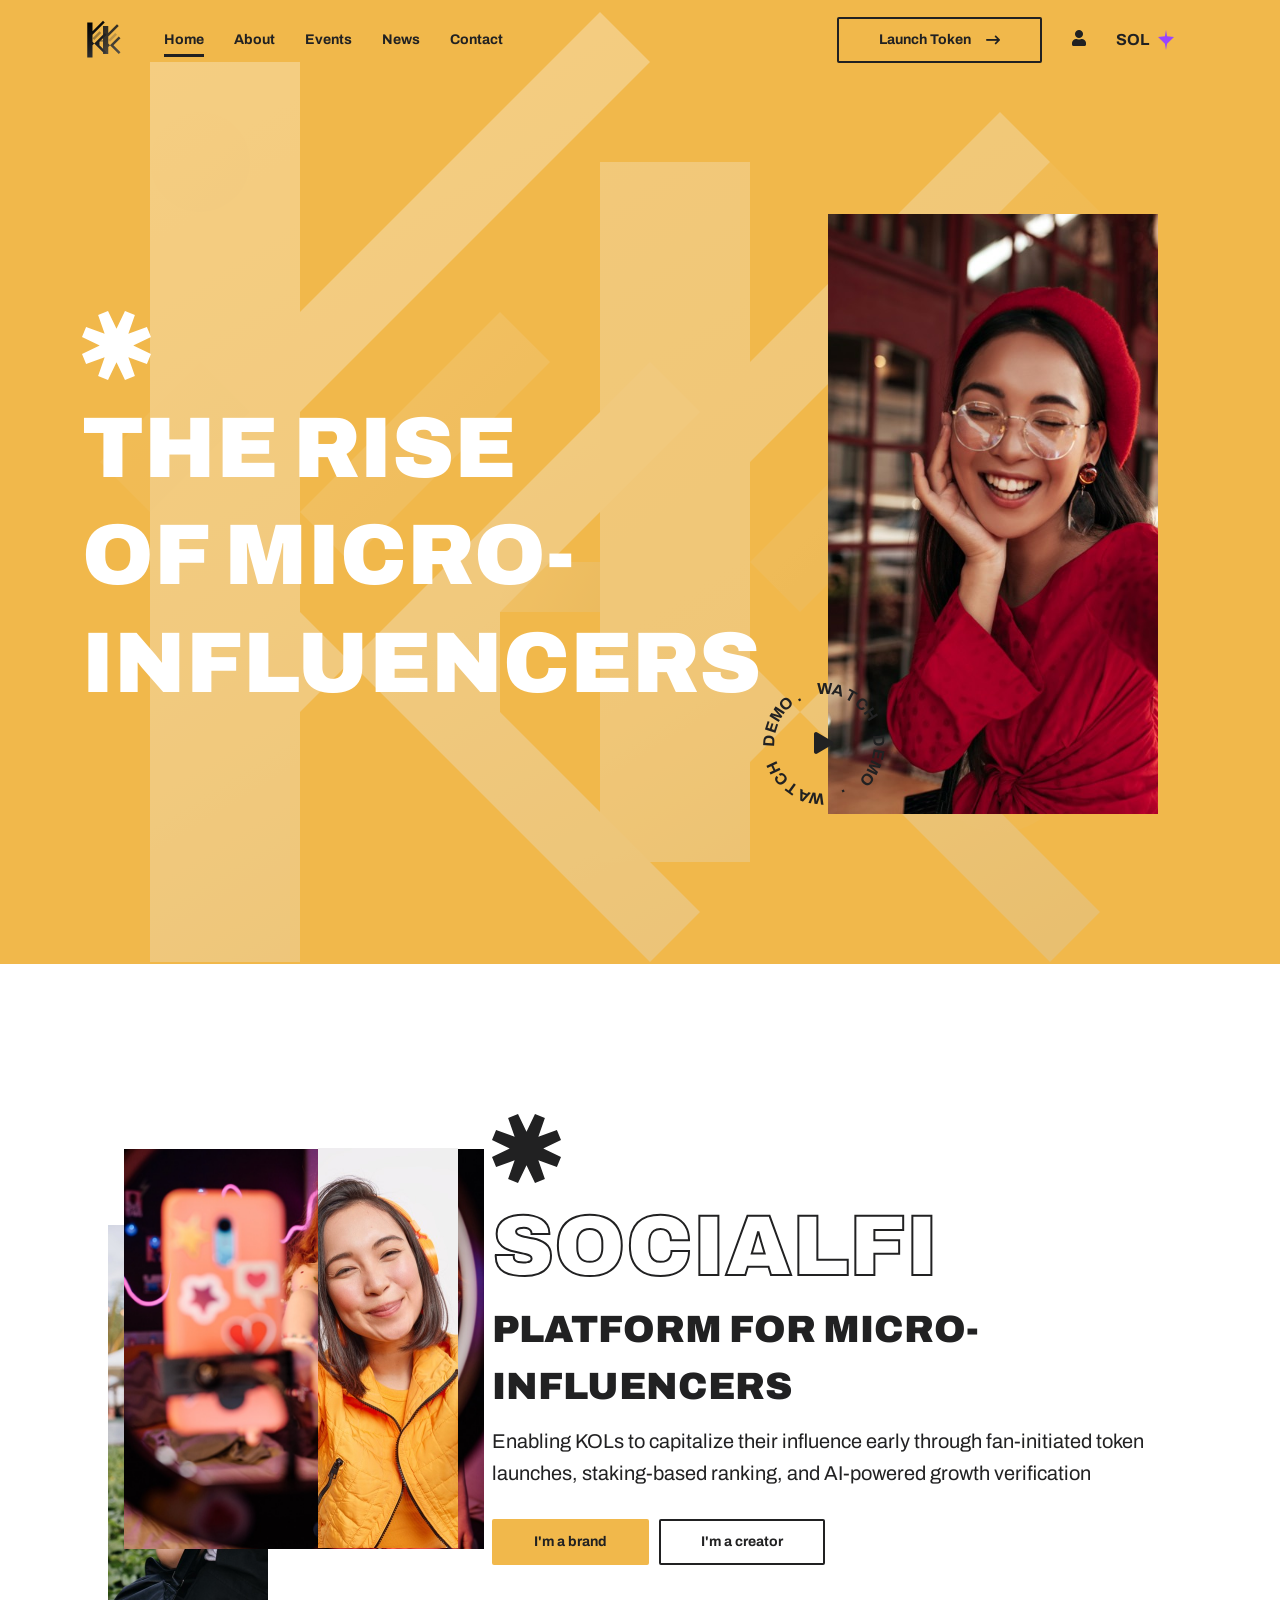
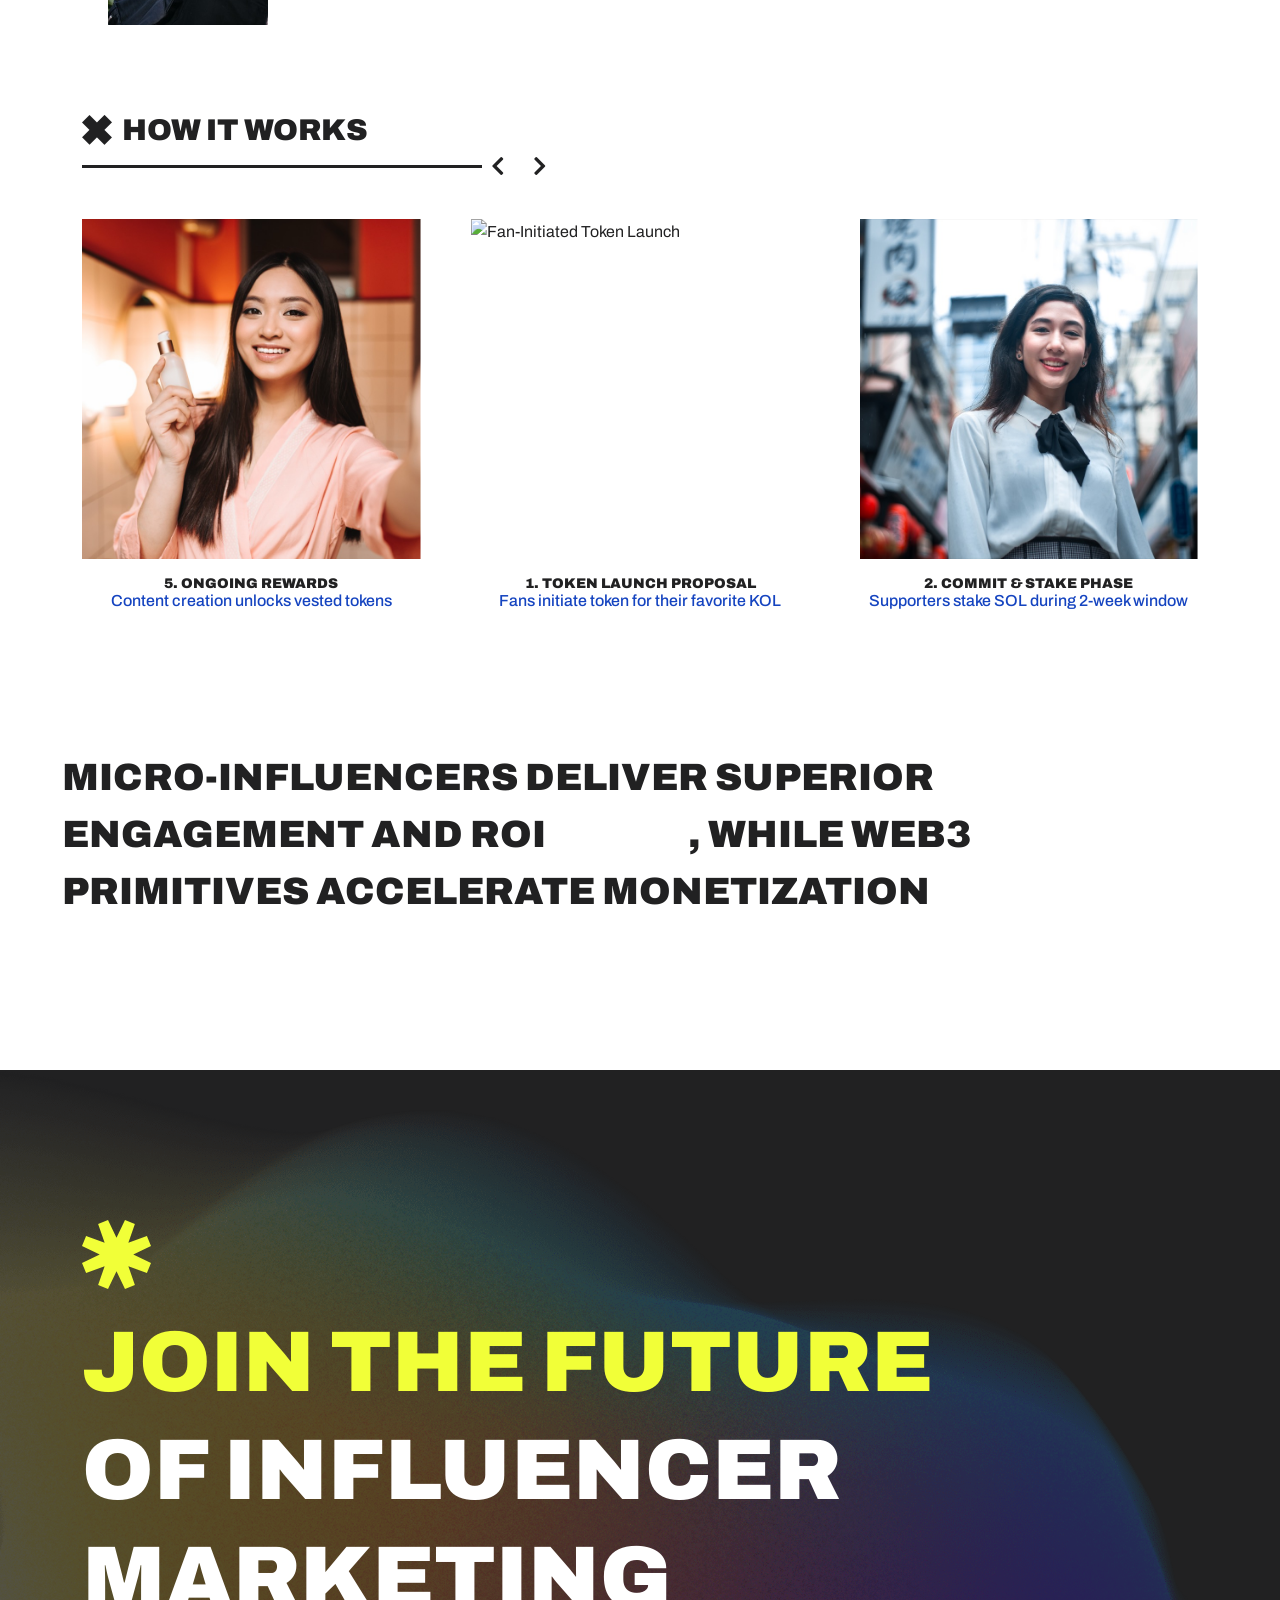
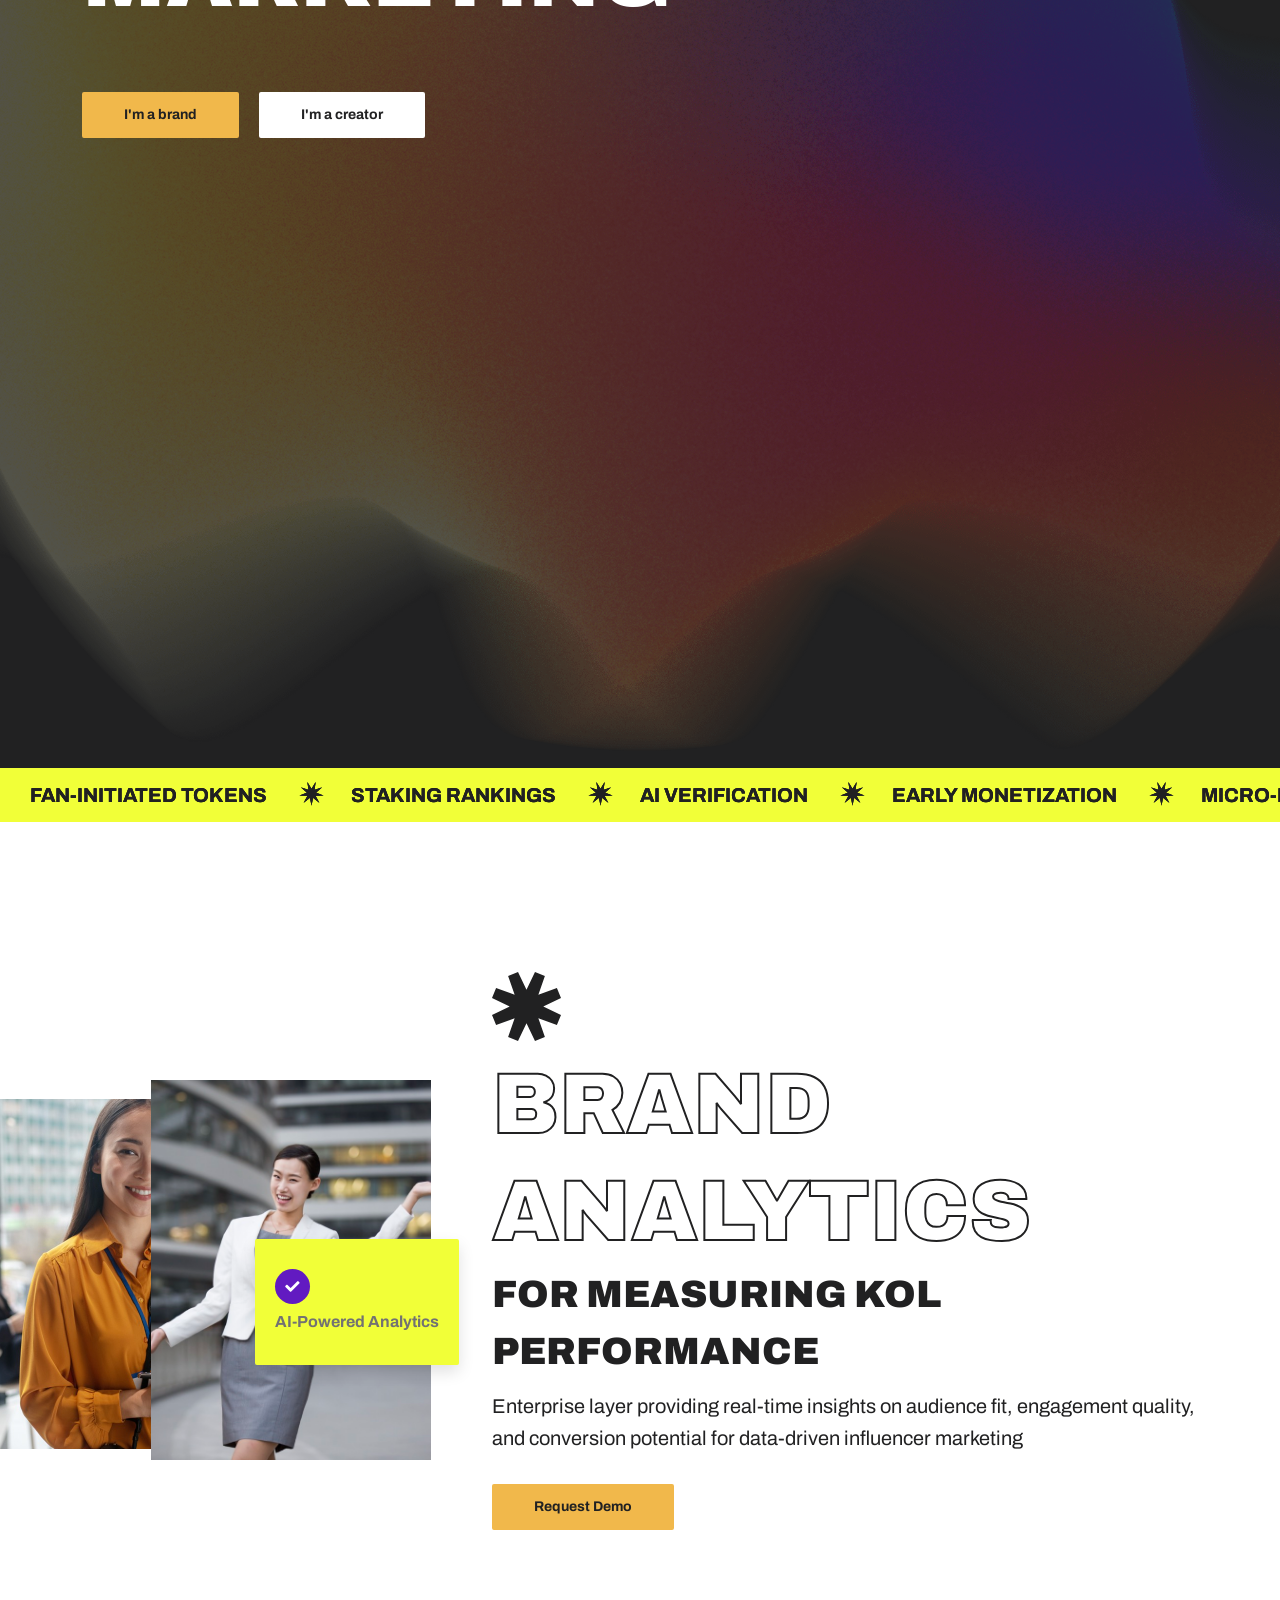
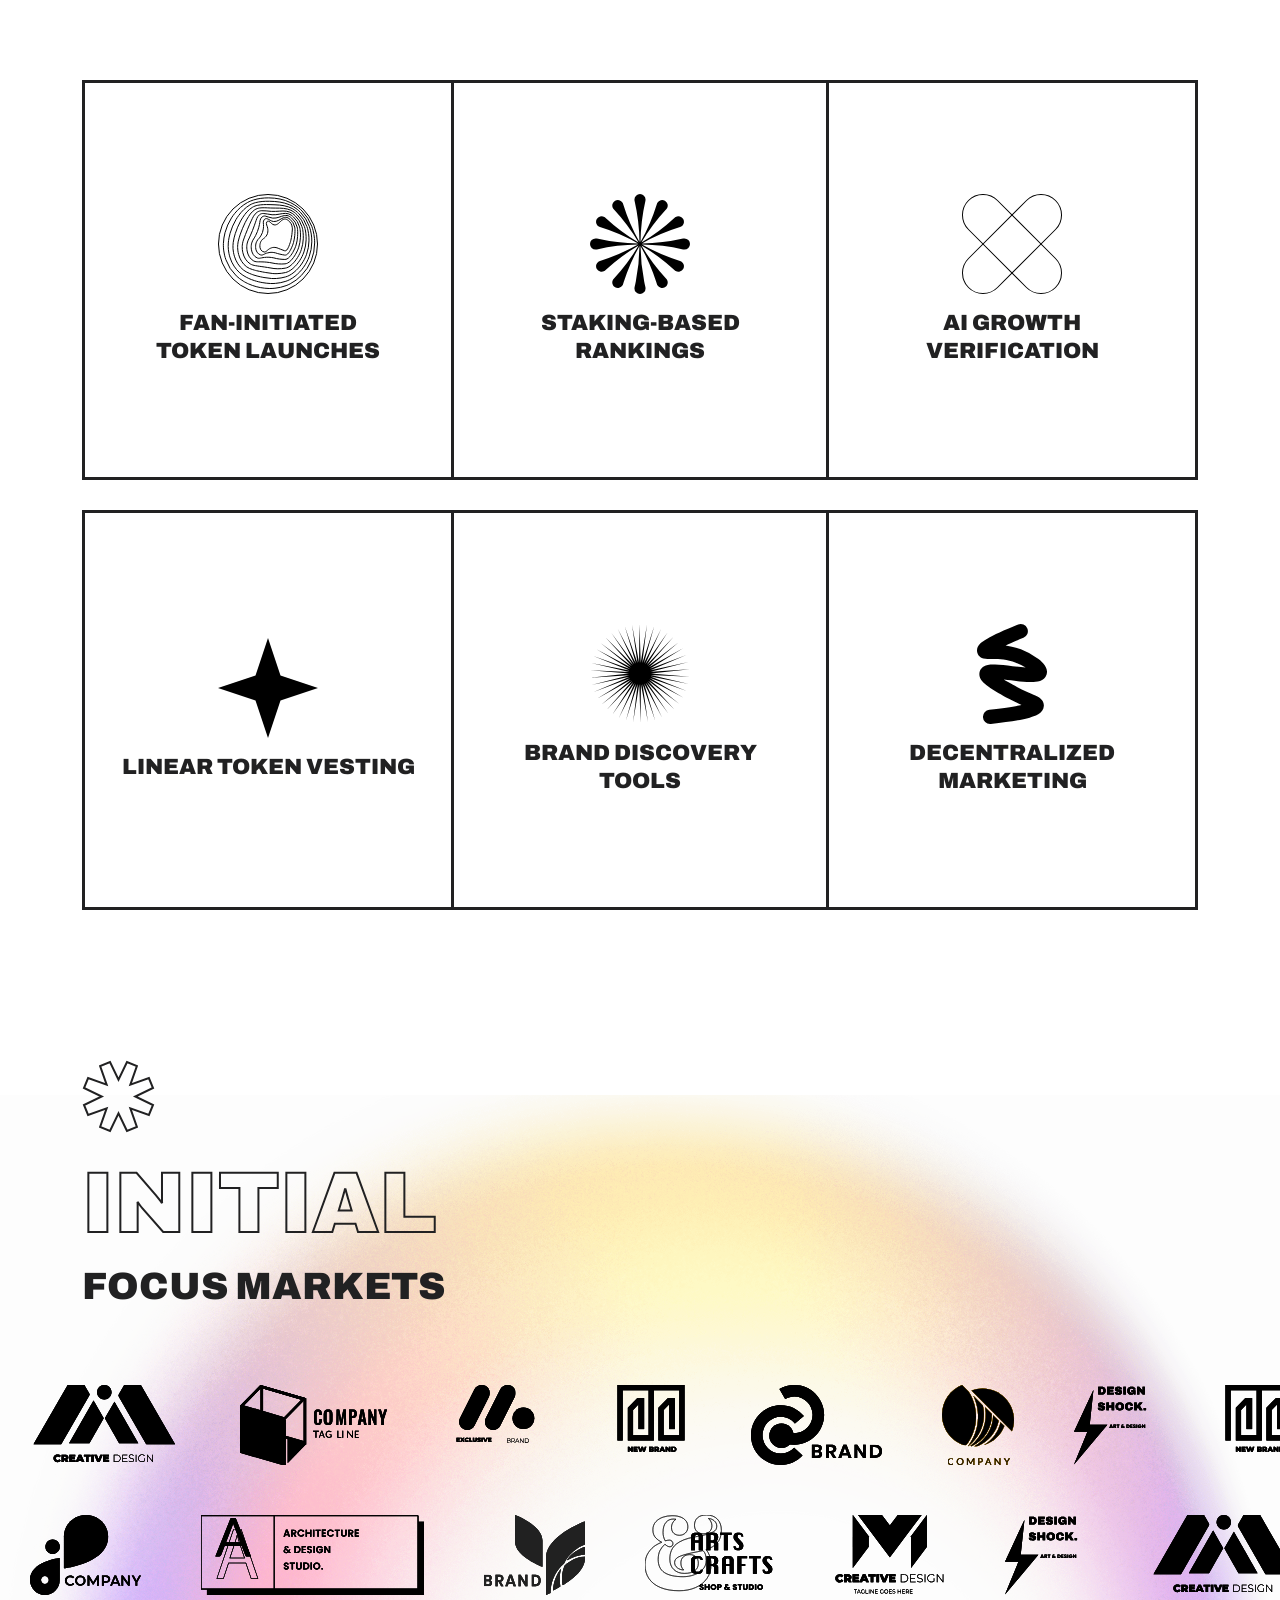
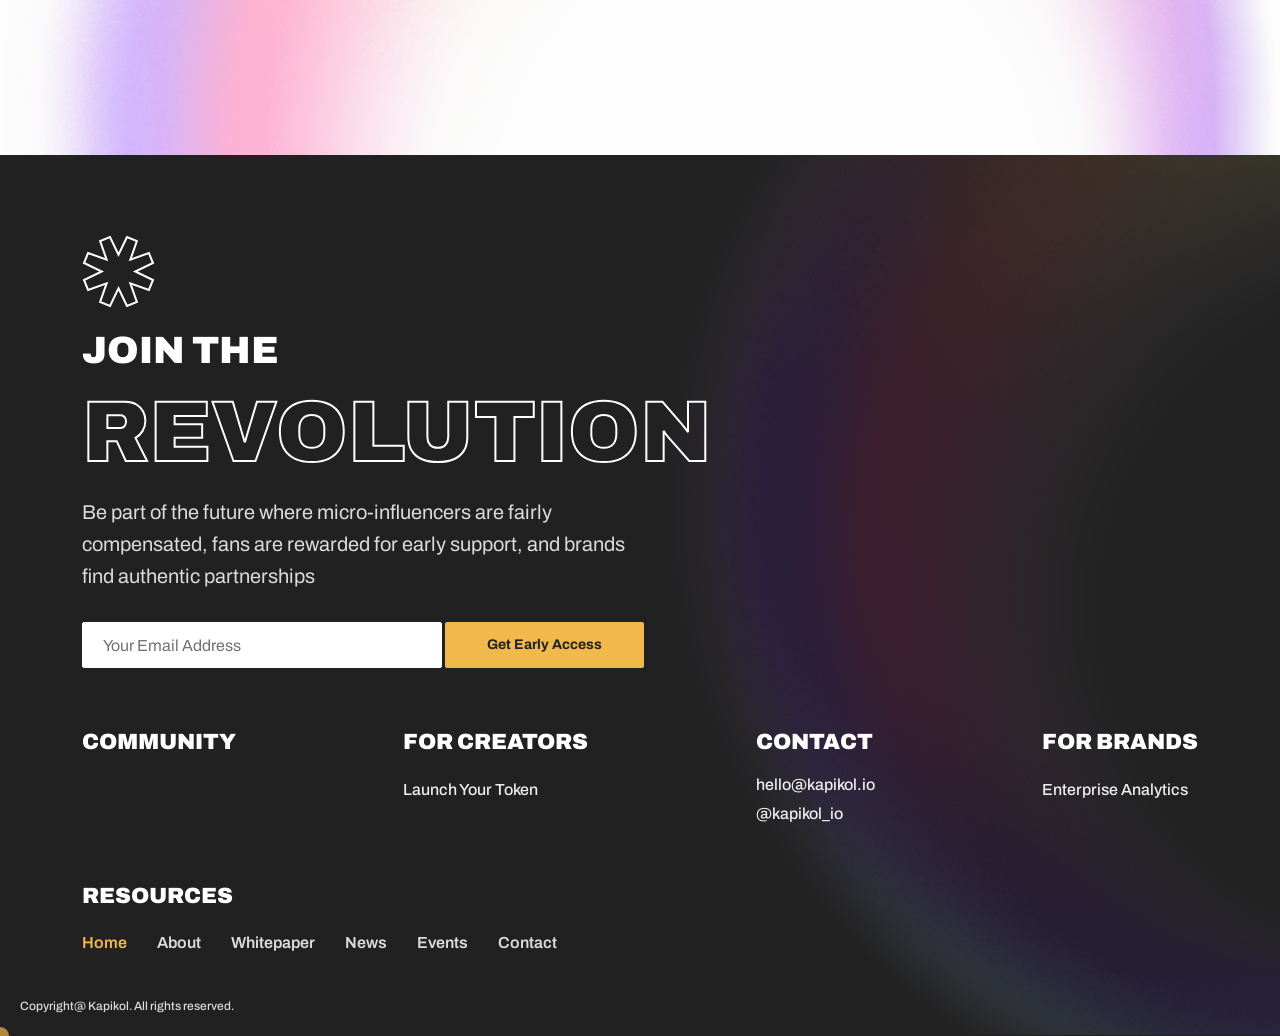
==== index.html @ 022791ed "shrunk images for faster loading" ====
<!DOCTYPE html>
<html lang="en">
    <head>
        <meta charset="UTF-8" />
        <meta name="viewport" content="width=device-width, initial-scale=1.0, minimum-scale=1.0" />
        <meta http-equiv="X-UA-Compatible" content="ie=edge" />
        <meta name="description" content="Kapikol - Early Capitalization of Micro-Influence. SocialFi platform for micro-influencers with fan-initiated token launches, staking-based rankings, and AI-powered growth verification." />
        <meta name="robots" content="index, follow" />
        <link rel="canonical" href="https://kapikol.io/" />
        <title>Kapikol - Early Capitalization of Micro-Influence</title>
        <link rel="preload" href="svg/logo--black.svg" as="image" />
        <link rel="preload" href="img/creator_3.jpg" as="image" />
        <link rel="preload" href="js/common.min.js" as="script" />
        <link rel="preload" href="js/index.min.js" as="script" />
        <link rel="preload" href="css/index.min.css" as="style" onload="this.onload=null;this.rel='stylesheet'" />
        <link rel="preload" href="css/libs.min.css" as="style" onload="this.onload=null;this.rel='stylesheet'" />
        <link rel="preload" href="css/icomoon.css" as="style" onload="this.onload=null;this.rel='stylesheet'" />
        <link rel="preload" href="css/preload.min.css" as="style" onload="this.onload=null;this.rel='stylesheet'" />
        <noscript>
            <link rel="stylesheet" href="css/index.min.css" />
            <link rel="stylesheet" href="css/libs.min.css" />
            <link rel="stylesheet" href="css/icomoon.css" />
            <link rel="stylesheet" href="css/preload.min.css" />
        </noscript>
    </head>
    <body>
        <header class="header" data-page="home" data-page-parent="home">
            <div class="header_bg">
                <picture>
                    <source data-srcset="img/gradients/10.webp" srcset="img/gradients/10.webp" type="image/webp" />
                    <img class="lazy" data-src="img/gradients/10.png" src="img/gradients/10.png" alt="media" loading="lazy" width="1920" height="1080" />
                </picture>
            </div>
            <div class="container d-flex">
                <a class="header_logo logo" href="index.html">
                    <span class="header_logo-wrapper">
                        <img src="svg/logo--black.svg" alt="Kapikol" />
                    </span>
                    <span class="text">Kapikol</span>
                </a>
                <nav class="header_nav text--medium text--md collapse" id="headerMenu">
                    <ul class="header_nav-list">
                        <li class="header_nav-list_item">
                            <a class="nav-item nav-link" href="index.html" data-page="home" data-single="true">
                                <span class="nav-item_text">Home</span>
                            </a>
                        </li>
                        <li class="header_nav-list_item">
                            <a class="nav-item nav-link" href="about.html" data-page="about" data-single="true">
                                <span class="nav-item_text">About</span>
                            </a>
                        </li>
                        <li class="header_nav-list_item">
                            <a class="nav-item nav-link" href="events.html" data-page="events" data-single="true">
                                <span class="nav-item_text">Events</span>
                            </a>
                        </li>
                        <li class="header_nav-list_item">
                            <a class="nav-item nav-link" href="news.html" data-page="news" data-single="true">
                                <span class="nav-item_text">News</span>
                            </a>
                        </li>
                        <li class="header_nav-list_item">
                            <a class="nav-item nav-link" href="contacts.html" data-page="contact" data-single="true">
                                <span class="nav-item_text">Contact</span>
                            </a>
                        </li>
                    </ul>
                </nav>
                <div class="header_user">
                    <a class="header_user-btn btn btn--outline" href="contacts.html">Launch Token <i class="icon icon-arrow-right"></i> </a>
                    <a class="header_user-account" href="#">
                        <i class="icon-user"></i>
                    </a>
                    <span class="header_user-preference">
                        SOL
                        <span class="header_user-preference_country">
                            <img src="[data-uri]" alt="Solana" width="24" height="24" />
                        </span>
                    </span>
                </div>
                <button
                    class="header_trigger"
                    id="headerTrigger"
                    data-bs-toggle="collapse"
                    data-bs-target="#headerMenu"
                    aria-controls="headerMenu"
                    aria-expanded="false"
                    type="button"
                ></button>
            </div>
        </header>
        <main>
            <!--  hero section start  -->
            <section class="hero">
                <div class="hero_logo">
                    <img src="svg/logo--white-large.svg" alt="Kapikol" />
                </div>
                <div class="container">
                    <div class="hero_main">
                        <div class="hero_main-icon rotate shape">
                            <svg width="69" height="69" viewBox="0 0 69 69" fill="none" xmlns="http://www.w3.org/2000/svg">
                                <path
                                    d="M42.993 69L34.5 51.2698L26.007 69L16.1104 64.9008L22.6419 46.3582L4.09932 52.8899L0 42.993L17.7302 34.5L0 26.007L4.09932 16.1103L22.6419 22.6418L16.1104 4.09921L26.007 0L34.5 17.7302L42.993 0L52.8899 4.09921L46.3582 22.6418L64.9008 16.1103L69 26.007L51.2698 34.5L69 42.993L64.9008 52.8899L46.3582 46.3582L52.8899 64.9008L42.993 69Z"
                                    fill="currentColor"
                                />
                            </svg>
                        </div>
                        <h1 class="hero_main-title">
                            <span class="d-inline-block" data-aos="fade-left">THE</span>
                            <span class="d-inline-block" data-aos="fade-left" data-aos-delay="50">RISE</span>
                            <span class="d-inline-block" data-aos="fade-left" data-aos-delay="100">OF Micro-Influencers</span>
                        </h1>
                    </div>
                    <div class="hero_media">
                        <span class="hero_media-img">
                            <picture>
                                <source data-srcset="img/creator_3.jpg" srcset="img/creator_3.jpg" type="image/jpeg" />
                                <img class="lazy" data-src="img/creator_3.jpg" src="img/creator_3.jpg" alt="Micro-Influencer Creator" loading="lazy" width="400" height="600" />
                            </picture>
                        </span>

                        <a class="circular eyeTrigger videoTrigger" href="#" data-video="SfMT4Agg8Xw">
                            <i class="icon-play"></i>
                            <span class="circular_text rotate slower" data-text="Watch Demo . Watch Demo"></span>
                        </a>

                        <ul class="socials">
                            <li>
                                <a href="https://twitter.com" target="_blank" rel="noopener noreferrer">
                                    <i class="icon-twitter"></i>
                                </a>
                            </li>
                            <li>
                                <a href="https://discord.com" target="_blank" rel="noopener noreferrer">
                                    <i class="icon-discord"></i>
                                </a>
                            </li>
                            <li>
                                <a href="https://telegram.com" target="_blank" rel="noopener noreferrer">
                                    <i class="icon-telegram"></i>
                                </a>
                            </li>
                            <li>
                                <a href="https://medium.com" target="_blank" rel="noopener noreferrer">
                                    <i class="icon-medium"></i>
                                </a>
                            </li>
                        </ul>
                    </div>
                </div>
            </section>
            <!--  hero section end  -->
            <!--  features 1 section start  -->
            <section class="features features--1 section">
                <div class="container">
                    <div class="features_media d-flex">
                        <div class="features_media-item youtube laxY" data-aos="zoom-in" data-aos-duration="600">
                            <picture>
                                <source data-srcset="img/creator_2.jpg" srcset="img/creator_2.jpg" type="image/jpeg" />
                                <img class="lazy" data-src="img/creator_2.jpg" src="img/creator_2.jpg" alt="YouTube Content Creator" loading="lazy" width="300" height="400" />
                            </picture>
                        </div>
                        <div class="features_media-item stories" data-aos="zoom-in" data-aos-duration="600">
                            <picture>
                                <source data-srcset="img/creator_5.jpg" srcset="img/creator_5.jpg" type="image/jpeg" />
                                <img class="lazy" data-src="img/creator_5.jpg" src="img/creator_5.jpg" alt="Stories Creator" loading="lazy" width="300" height="400" />
                            </picture>
                        </div>
                        <div class="features_media-item post laxYinvert" data-aos="zoom-in" data-aos-duration="600">
                            <picture>
                                <source data-srcset="img/creator_7.jpg" srcset="img/creator_7.jpg" type="image/jpeg" />
                                <img class="lazy" data-src="img/creator_7.jpg" src="img/creator_7.jpg" alt="Social Media Posts" loading="lazy" width="300" height="400" />
                            </picture>
                        </div>
                    </div>
                    <div class="features_main">
                        <div class="features_main-icon rotate shape">
                            <svg width="69" height="69" viewBox="0 0 69 69" fill="none" xmlns="http://www.w3.org/2000/svg">
                                <path
                                    d="M42.993 69L34.5 51.2698L26.007 69L16.1104 64.9008L22.6419 46.3582L4.09932 52.8899L0 42.993L17.7302 34.5L0 26.007L4.09932 16.1103L22.6419 22.6418L16.1104 4.09921L26.007 0L34.5 17.7302L42.993 0L52.8899 4.09921L46.3582 22.6418L64.9008 16.1103L69 26.007L51.2698 34.5L69 42.993L64.9008 52.8899L46.3582 46.3582L52.8899 64.9008L42.993 69Z"
                                    fill="currentColor"
                                />
                            </svg>
                        </div>
                        <h2 class="features_main-title h1 outlined outlined--black" data-aos="fade-left">SocialFi</h2>
                        <h2 class="features_main-subtitle" data-aos="fade-left" data-aos-delay="50">Platform for Micro-Influencers</h2>
                        <p class="features_main-text text--md" data-aos="fade-left" data-aos-delay="100">
                            Enabling KOLs to capitalize their influence early through fan-initiated token launches, staking-based ranking, and AI-powered growth verification
                        </p>
                        <div class="features_main-wrapper d-flex">
                            <a class="btn btn--accent btn--arrow" href="contacts.html">
                                I'm a brand <i class="icon icon-arrow-right"></i>
                            </a>
                            <a class="btn btn--outline btn--arrow" href="contacts.html">
                                I'm a creator <i class="icon icon-arrow-right"></i>
                            </a>
                        </div>
                    </div>
                </div>
            </section>
            <!--  features 1 section end  -->
            <!--  cases section start  -->
            <section class="cases section">
                <div class="container">
                    <div class="section_nav">
                        <h3 class="section_nav-title">
                            <i class="icon-bold-cross"></i>
                            How It Works
                        </h3>
                        <div class="section_nav-controls">
                            <span class="divider"></span>
                            <div class="section_nav-controls_btns">
                                <button class="link splide__arrow--prev" type="button" aria-label="Previous slide">
                                    <i class="icon-angle-left"></i>
                                </button>
                                <button class="link splide__arrow--next" type="button" aria-label="Next slide">
                                    <i class="icon-angle-right"></i>
                                </button>
                            </div>
                        </div>
                    </div>
                    <div class="cases_slider splide">
                        <div class="splide__track">
                            <div class="splide__list">
                                <div class="cases_slider-slide splide__slide">
                                    <div class="media" style="height: 200px; overflow: hidden;">
                                        <picture>
                                            <source data-srcset="img/launch_token.JPG" srcset="img/launch_token.JPG" type="image/jpeg" />
                                            <img class="lazy" data-src="img/launch_token.JPG" src="img/launch_token.JPG" alt="Fan-Initiated Token Launch" style="width: 100%; height: 100%; object-fit: cover;" loading="lazy" width="400" height="200" />
                                        </picture>
                                    </div>
                                    <div class="main">
                                        <h6 class="main_title">1. Token Launch Proposal</h6>
                                        <a class="link link--underline" href="#">Fans initiate token for their favorite KOL</a>
                                    </div>
                                </div>
                                <div class="cases_slider-slide splide__slide">
                                    <div class="media" style="height: 200px; overflow: hidden;">
                                        <picture>
                                            <source data-srcset="img/commit_and_stake.jpg" srcset="img/commit_and_stake.jpg" type="image/jpeg" />
                                            <img class="lazy" data-src="img/commit_and_stake.jpg" src="img/commit_and_stake.jpg" alt="Commit and Stake Phase" style="width: 100%; height: 100%; object-fit: cover;" loading="lazy" width="400" height="200" />
                                        </picture>
                                    </div>
                                    <div class="main">
                                        <h6 class="main_title">2. Commit & Stake Phase</h6>
                                        <a class="link link--underline" href="#">Supporters stake SOL during 2-week window</a>
                                    </div>
                                </div>
                                <div class="cases_slider-slide splide__slide">
                                    <div class="media" style="height: 200px; overflow: hidden;">
                                        <picture>
                                            <source data-srcset="img/verification.jpg" srcset="img/verification.jpg" type="image/jpeg" />
                                            <img class="lazy" data-src="img/verification.jpg" src="img/verification.jpg" alt="Creator Verification" style="width: 100%; height: 100%; object-fit: cover;" loading="lazy" width="400" height="200" />
                                        </picture>
                                    </div>
                                    <div class="main">
                                        <h6 class="main_title">3. Creator Verification</h6>
                                        <a class="link link--underline" href="#">KOL endorses through verified post</a>
                                    </div>
                                </div>
                                <div class="cases_slider-slide splide__slide">
                                    <div class="media" style="height: 200px; overflow: hidden;">
                                        <picture>
                                            <source data-srcset="img/token_generation.jpg" srcset="img/token_generation.jpg" type="image/jpeg" />
                                            <img class="lazy" data-src="img/token_generation.jpg" src="img/token_generation.jpg" alt="Automated Token Generation" style="width: 100%; height: 100%; object-fit: cover;" loading="lazy" width="400" height="200" />
                                        </picture>
                                    </div>
                                    <div class="main">
                                        <h6 class="main_title">4. Token Generation</h6>
                                        <a class="link link--underline" href="#">10M tokens minted & distributed</a>
                                    </div>
                                </div>
                                <div class="cases_slider-slide splide__slide">
                                    <div class="media" style="height: 200px; overflow: hidden;">
                                        <picture>
                                            <source data-srcset="img/creator_8.jpg" srcset="img/creator_8.jpg" type="image/jpeg" />
                                            <img class="lazy" data-src="img/creator_8.jpg" src="img/creator_8.jpg" alt="Creator Rewards" style="width: 100%; height: 100%; object-fit: cover;" loading="lazy" width="400" height="200" />
                                        </picture>
                                    </div>
                                    <div class="main">
                                        <h6 class="main_title">5. Ongoing Rewards</h6>
                                        <a class="link link--underline" href="#">Content creation unlocks vested tokens</a>
                                    </div>
                                </div>
                            </div>
                        </div>
                    </div>
                </div>
            </section>
            <!--  cases section end  -->
            <!--  banner section start  -->
            <section class="banner section">
                <div class="container">
                    <h2 class="banner_content">
                        Micro-influencers deliver superior engagement and ROI
                        <span class="emoji">
                            <span class="emoji_item" data-aos="zoom-in" data-aos-duration="600">
                                🔥
                            </span>
                            <span class="emoji_item" data-aos="zoom-in" data-aos-duration="600">
                                🚀
                            </span>
                            <span class="emoji_item" data-aos="zoom-in" data-aos-duration="600">
                                💎
                            </span>
                            ,
                        </span>
                        while Web3 primitives accelerate monetization
                    </h2>
                </div>
            </section>
            <!--  banner section end  -->
            <!--  CTA section start  -->
            <section class="cta">
                <div class="cta_bg">
                    <div class="cta_bg-shape">
                        <picture>
                            <source data-srcset="img/gradients/09.webp" srcset="img/gradients/09.webp" type="image/webp" />
                            <img class="lazy" data-src="img/gradients/09.png" src="img/gradients/09.png" alt="media" />
                        </picture>
                    </div>
                    <div class="cta_bg-shape">
                        <picture>
                            <source data-srcset="img/gradients/06.webp" srcset="img/gradients/06.webp" type="image/webp" />
                            <img class="lazy" data-src="img/gradients/06.png" src="img/gradients/06.png" alt="media" />
                        </picture>
                    </div>
                </div>
                <div class="container">
                    <div class="cta_main">
                        <div class="cta_main-icon rotate shape accent">
                            <svg width="69" height="69" viewBox="0 0 69 69" fill="none" xmlns="http://www.w3.org/2000/svg">
                                <path
                                    d="M42.993 69L34.5 51.2698L26.007 69L16.1104 64.9008L22.6419 46.3582L4.09932 52.8899L0 42.993L17.7302 34.5L0 26.007L4.09932 16.1103L22.6419 22.6418L16.1104 4.09921L26.007 0L34.5 17.7302L42.993 0L52.8899 4.09921L46.3582 22.6418L64.9008 16.1103L69 26.007L51.2698 34.5L69 42.993L64.9008 52.8899L46.3582 46.3582L52.8899 64.9008L42.993 69Z"
                                    fill="currentColor"
                                />
                            </svg>
                        </div>
                        <h2 class="cta_main-title h1">
                            <span class="accent linebreak"
                                >Join the future</span
                            >
                            of influencer <span class="linebreak">marketing</span>
                        </h2>
                        <div class="cta_main-action">
                            <a class="btn btn--accent btn--arrow" href="contacts.html">
                                I'm a brand <i class="icon icon-arrow-right"></i>
                            </a>
                            <a class="btn btn--white btn--arrow" href="contacts.html">
                                I'm a creator <i class="icon icon-arrow-right"></i>
                            </a>
                        </div>
                    </div>
                    <div class="cta_media">
                        <div class="cta_media-item cta_media-item--main">
                            <video autoplay loop muted playsinline>
                                <source src="video/ball.ogv" type='video/ogv; codecs="theora, vorbis"' />
                                <source src="video/ball.mp4" type='video/mp4; codecs="avc1.42E01E, mp4a.40.2"' />
                                <source src="video/ball.webm" type='video/webm; codecs="vp8, vorbis"' />
                            </video>
                        </div>
                        <div class="cta_media-item cta_media-item--secondary laxY" data-aos="fade-in">
                            <picture>
                                <source data-srcset="img/successful_business_woman.jpg" srcset="img/successful_business_woman.jpg" type="image/jpeg" />
                                <img class="lazy" data-src="img/successful_business_woman.jpg" src="img/successful_business_woman.jpg" alt="Brand Analytics Dashboard" loading="lazy" width="400" height="600" />
                            </picture>
                        </div>
                    </div>
                </div>
                <div class="ticker yellow">
                    <div class="d-none">
                        <span class="ticker-item">Fan-Initiated Tokens</span>
                        <span class="ticker-item">Staking Rankings</span>
                        <span class="ticker-item">AI Verification</span>
                        <span class="ticker-item">Early Monetization</span>
                        <span class="ticker-item">Micro-Influencers</span>
                        <span class="ticker-item">Web3 SocialFi</span>
                        <span class="ticker-item">Creator Economy</span>
                        <span class="ticker-item">Brand Analytics</span>
                        <span class="ticker-item">Community Power</span>
                        <span class="ticker-item">Decentralized Marketing</span>
                    </div>
                </div>
            </section>
            <!--  CTA section end  -->
            <!--  features 2 section start  -->
            <section class="features features--2 section">
                <div class="container">
                    <div class="features_media d-flex">
                        <div class="features_media-item dashboard" data-aos="zoom-in" data-aos-duration="600">
                            <picture>
                                <source data-srcset="img/dark_hair_business_woman.jpg" srcset="img/dark_hair_business_woman.jpg" type="image/jpeg" />
                                <img class="lazy" data-src="img/dark_hair_business_woman.jpg" src="img/dark_hair_business_woman.jpg" alt="Enterprise Analytics Dashboard" loading="lazy" width="300" height="400" />
                            </picture>
                        </div>
                        <div class="features_media-item preview" data-aos="zoom-in" data-aos-duration="600">
                            <picture>
                                <source data-srcset="img/happy_business_woman.jpg" srcset="img/happy_business_woman.jpg" type="image/jpeg" />
                                <img class="lazy" data-src="img/happy_business_woman.jpg" src="img/happy_business_woman.jpg" alt="Brand Campaign Analytics" loading="lazy" width="300" height="400" />
                            </picture>
                        </div>
                        <div class="features_media-item element laxYinvert" data-aos="zoom-in" data-aos-duration="600">
                            <span class="icon d-flex align-items-center justify-content-center">
                                <i class="icon-check"></i>
                            </span>
                            <span class="title">AI-Powered Analytics</span>
                        </div>
                    </div>
                    <div class="features_main">
                        <div class="features_main-icon rotate shape">
                            <svg width="69" height="69" viewBox="0 0 69 69" fill="none" xmlns="http://www.w3.org/2000/svg">
                                <path
                                    d="M42.993 69L34.5 51.2698L26.007 69L16.1104 64.9008L22.6419 46.3582L4.09932 52.8899L0 42.993L17.7302 34.5L0 26.007L4.09932 16.1103L22.6419 22.6418L16.1104 4.09921L26.007 0L34.5 17.7302L42.993 0L52.8899 4.09921L46.3582 22.6418L64.9008 16.1103L69 26.007L51.2698 34.5L69 42.993L64.9008 52.8899L46.3582 46.3582L52.8899 64.9008L42.993 69Z"
                                    fill="currentColor"
                                />
                            </svg>
                        </div>
                        <h2 class="features_main-title h1 outlined outlined--black" data-aos="fade-left">Brand Analytics</h2>
                        <h2 class="features_main-subtitle" data-aos="fade-left" data-aos-delay="50">For measuring KOL performance</h2>
                        <p class="features_main-text text--md" data-aos="fade-left" data-aos-delay="100">
                            Enterprise layer providing real-time insights on audience fit, engagement quality, and conversion potential for data-driven influencer marketing
                        </p>
                        <div class="features_main-wrapper d-flex">
                            <a class="btn btn--accent btn--hover-black" href="contacts.html"> Request Demo </a>
                        </div>
                    </div>
                </div>
            </section>
            <!--  features 2 section end  -->
            <!--  services section start  -->
            <div class="services section">
                <div class="container">
                    <ul class="services_list">
                        <li class="services_list-item">
                            <div class="cover">
                                <div class="cover_shape">
                                    <img src="svg/shapes/28.svg" alt="media" />
                                </div>
                                <h4 class="cover_title">Fan-Initiated <span class="linebreak">Token Launches</span></h4>
                            </div>
                            <div class="content">
                                <div class="content_bg">
                                    <picture>
                                        <source
                                            data-srcset="img/creator_7.jpg"
                                            srcset="img/creator_7.jpg"
                                            type="image/jpeg"
                                        />
                                        <img
                                            class="lazy"
                                            data-src="img/creator_7.jpg"
                                            src="img/creator_7.jpg"
                                            alt="Token Launches"
                                            loading="lazy"
                                            width="400"
                                            height="300"
                                        />
                                    </picture>
                                    <span class="content_bg-overlay"></span>
                                </div>
                                <div class="content_main">
                                    <h4 class="content_main-title">Fan-Initiated <span class="linebreak">Token Launches</span></h4>
                                    <p class="content_main-text">
                                        Fans can propose token launches for their favorite KOLs, creating community-driven support from day one
                                    </p>
                                    <a class="content_main-btn btn btn--accent btn--arrow" href="#"
                                        >Learn More <i class="icon-arrow-right icon"></i
                                    ></a>
                                </div>
                            </div>
                        </li>
                        <li class="services_list-item">
                            <div class="cover">
                                <div class="cover_shape">
                                    <img src="svg/shapes/24.svg" alt="media" />
                                </div>
                                <h4 class="cover_title">Staking-Based Rankings</h4>
                            </div>
                            <div class="content">
                                <div class="content_bg">
                                    <picture>
                                        <source
                                            data-srcset="img/creator_8.jpg"
                                            srcset="img/creator_8.jpg"
                                            type="image/jpeg"
                                        />
                                        <img
                                            class="lazy"
                                            data-src="img/creator_8.jpg"
                                            src="img/creator_8.jpg"
                                            alt="Staking Rankings"
                                            loading="lazy"
                                            width="400"
                                            height="300"
                                        />
                                    </picture>
                                    <span class="content_bg-overlay"></span>
                                </div>
                                <div class="content_main">
                                    <h4 class="content_main-title">Staking-Based Rankings</h4>
                                    <p class="content_main-text">
                                        Community staking determines KOL rankings and token allocations, ensuring fair distribution
                                    </p>
                                    <a class="content_main-btn btn btn--accent btn--arrow" href="#"
                                        >Learn More <i class="icon-arrow-right icon"></i
                                    ></a>
                                </div>
                            </div>
                        </li>
                        <li class="services_list-item">
                            <div class="cover">
                                <div class="cover_shape">
                                    <img src="svg/shapes/13.svg" alt="media" />
                                </div>
                                <h4 class="cover_title">AI Growth Verification</h4>
                            </div>
                            <div class="content">
                                <div class="content_bg">
                                    <picture>
                                        <source
                                            data-srcset="img/creator_9.jpg"
                                            srcset="img/creator_9.jpg"
                                            type="image/jpeg"
                                        />
                                        <img
                                            class="lazy"
                                            data-src="img/creator_9.jpg"
                                            src="img/creator_9.jpg"
                                            alt="AI Verification"
                                            loading="lazy"
                                            width="400"
                                            height="300"
                                        />
                                    </picture>
                                    <span class="content_bg-overlay"></span>
                                </div>
                                <div class="content_main">
                                    <h4 class="content_main-title">AI Growth Verification</h4>
                                    <p class="content_main-text">
                                        Advanced AI algorithms verify authentic growth and engagement, protecting against manipulation
                                    </p>
                                    <a class="content_main-btn btn btn--accent btn--arrow" href="#"
                                        >Learn More <i class="icon-arrow-right icon"></i
                                    ></a>
                                </div>
                            </div>
                        </li>
                        <li class="services_list-item">
                            <div class="cover">
                                <div class="cover_shape">
                                    <img src="svg/shapes/03.svg" alt="media" />
                                </div>
                                <h4 class="cover_title">Linear Token Vesting</h4>
                            </div>
                            <div class="content">
                                <div class="content_bg">
                                    <picture>
                                        <source
                                            data-srcset="img/creator_10.JPG"
                                            srcset="img/creator_10.JPG"
                                            type="image/jpeg"
                                        />
                                        <img
                                            class="lazy"
                                            data-src="img/creator_10.JPG"
                                            src="img/creator_10.JPG"
                                            alt="Token Vesting"
                                            loading="lazy"
                                            width="400"
                                            height="300"
                                        />
                                    </picture>
                                    <span class="content_bg-overlay"></span>
                                </div>
                                <div class="content_main">
                                    <h4 class="content_main-title">Linear Token Vesting</h4>
                                    <p class="content_main-text">
                                        3-year vesting schedule incentivizes continuous content creation and long-term commitment
                                    </p>
                                    <a class="content_main-btn btn btn--accent btn--arrow" href="#"
                                        >Learn More <i class="icon-arrow-right icon"></i
                                    ></a>
                                </div>
                            </div>
                        </li>
                        <li class="services_list-item">
                            <div class="cover">
                                <div class="cover_shape">
                                    <img src="svg/shapes/04.svg" alt="media" />
                                </div>
                                <h4 class="cover_title">Brand Discovery Tools</h4>
                            </div>
                            <div class="content">
                                <div class="content_bg">
                                    <picture>
                                        <source
                                            data-srcset="img/creator_1.JPG"
                                            srcset="img/creator_1.JPG"
                                            type="image/jpeg"
                                        />
                                        <img
                                            class="lazy"
                                            data-src="img/creator_1.JPG"
                                            src="img/creator_1.JPG"
                                            alt="Brand Tools"
                                            loading="lazy"
                                            width="400"
                                            height="300"
                                        />
                                    </picture>
                                    <span class="content_bg-overlay"></span>
                                </div>
                                <div class="content_main">
                                    <h4 class="content_main-title">Brand Discovery Tools</h4>
                                    <p class="content_main-text">
                                        Enterprise analytics for brands to discover and vet micro-influencers with proven ROI
                                    </p>
                                    <a class="content_main-btn btn btn--accent btn--arrow" href="#"
                                        >Learn More <i class="icon-arrow-right icon"></i
                                    ></a>
                                </div>
                            </div>
                        </li>
                        <li class="services_list-item">
                            <div class="cover">
                                <div class="cover_shape">
                                    <img src="svg/shapes/07.svg" alt="media" />
                                </div>
                                <h4 class="cover_title">Decentralized Marketing</h4>
                            </div>
                            <div class="content">
                                <div class="content_bg">
                                    <picture>
                                        <source
                                            data-srcset="img/happy_business_woman.jpg"
                                            srcset="img/happy_business_woman.jpg"
                                            type="image/jpeg"
                                        />
                                        <img
                                            class="lazy"
                                            data-src="img/happy_business_woman.jpg"
                                            src="img/happy_business_woman.jpg"
                                            alt="Decentralized Marketing"
                                            loading="lazy"
                                            width="400"
                                            height="300"
                                        />
                                    </picture>
                                    <span class="content_bg-overlay"></span>
                                </div>
                                <div class="content_main">
                                    <h4 class="content_main-title">Decentralized Marketing</h4>
                                    <p class="content_main-text">
                                        Authenticity-first approach leveraging Web3 primitives for transparent, effective campaigns
                                    </p>
                                    <a class="content_main-btn btn btn--accent btn--arrow" href="#"
                                        >Learn More <i class="icon-arrow-right icon"></i
                                    ></a>
                                </div>
                            </div>
                        </li>
                    </ul>
                </div>
            </div>
            <!--  services section end  -->
            <!--  brands section start  -->
            <section class="brands gradient section">
                <div class="brands_bg">
                    <picture>
                        <source data-srcset="img/gradients/10.webp" srcset="img/gradients/10.webp" type="image/webp" />
                        <img class="lazy" data-src="img/gradients/10.png" src="img/gradients/10.png" alt="media" />
                    </picture>
                </div>
                <div class="brands_header">
                    <div class="container">
                        <div class="brands_header-icon shape">
                            <svg width="73" height="73" viewBox="0 0 73 73" fill="none" xmlns="http://www.w3.org/2000/svg">
                                <path
                                    d="M44.993 71L36.5 53.2698L28.007 71L18.1104 66.9008L24.6419 48.3582L6.09932 54.8899L2 44.993L19.7302 36.5L2 28.007L6.09932 18.1103L24.6419 24.6418L18.1104 6.09921L28.007 2L36.5 19.7302L44.993 2L54.8899 6.09921L48.3582 24.6418L66.9008 18.1103L71 28.007L53.2698 36.5L71 44.993L66.9008 54.8899L48.3582 48.3582L54.8899 66.9008L44.993 71Z"
                                    fill="transparent"
                                    stroke="currentColor"
                                    stroke-width="2"
                                />
                            </svg>
                        </div>
                        <h1 class="brands_header-title outlined outlined--black" data-aos="fade-left">Initial</h1>
                        <h2 class="brands_header-subtitle" data-aos="fade-right">Focus Markets</h2>
                    </div>
                </div>
                <div class="brands_list">
                    <div class="brands_list-row">
                        <img class="brands_list-row_item" src="svg/brands/01.svg" alt="media" />
                        <img class="brands_list-row_item" src="svg/brands/02.svg" alt="media" />
                        <img class="brands_list-row_item" src="svg/brands/03.svg" alt="media" />
                        <img class="brands_list-row_item" src="svg/brands/04.svg" alt="media" />
                        <img class="brands_list-row_item" src="svg/brands/05.svg" alt="media" />
                        <img class="brands_list-row_item" src="svg/brands/06.svg" alt="media" />
                        <img class="brands_list-row_item" src="svg/brands/12.svg" alt="media" />
                        <img class="brands_list-row_item" src="svg/brands/04.svg" alt="media" />
                    </div>
                    <div class="brands_list-row">
                        <img class="brands_list-row_item" src="svg/brands/08.svg" alt="media" />
                        <img class="brands_list-row_item" src="svg/brands/07.svg" alt="media" />
                        <img class="brands_list-row_item" src="svg/brands/09.svg" alt="media" />
                        <img class="brands_list-row_item" src="svg/brands/10.svg" alt="media" />
                        <img class="brands_list-row_item" src="svg/brands/11.svg" alt="media" />
                        <img class="brands_list-row_item" src="svg/brands/12.svg" alt="media" />
                        <img class="brands_list-row_item" src="svg/brands/01.svg" alt="media" />
                        <img class="brands_list-row_item" src="svg/brands/09.svg" alt="media" />
                    </div>
                </div>
            </section>
            <!--  brands section end  -->
        </main>
        <footer class="footer">
            <div class="footer_bg">
                <picture>
                    <source data-srcset="img/gradients/10.webp" srcset="img/gradients/10.webp" type="image/webp" />
                    <img class="lazy" data-src="img/gradients/10.png" src="img/gradients/10.png" alt="media" loading="lazy" width="1920" height="1080" />
                </picture>
            </div>
            <div class="container">
                <div class="footer_about">
                    <div class="footer_about-slogan">
                        <div class="footer_about-slogan_icon rotate shape">
                            <svg width="73" height="73" viewBox="0 0 73 73" fill="none" xmlns="http://www.w3.org/2000/svg">
                                <path
                                    d="M44.993 71L36.5 53.2698L28.007 71L18.1104 66.9008L24.6419 48.3582L6.09932 54.8899L2 44.993L19.7302 36.5L2 28.007L6.09932 18.1103L24.6419 24.6418L18.1104 6.09921L28.007 2L36.5 19.7302L44.993 2L54.8899 6.09921L48.3582 24.6418L66.9008 18.1103L71 28.007L53.2698 36.5L71 44.993L66.9008 54.8899L48.3582 48.3582L54.8899 66.9008L44.993 71Z"
                                    fill="transparent"
                                    stroke="currentColor"
                                    stroke-width="2"
                                />
                            </svg>
                        </div>
                        <h2 class="footer_about-slogan_title">
                            Join the
                            <span class="h1 linebreak outlined outlined--white">Revolution</span>
                        </h2>
                        <p class="footer_about-slogan_text">
                            Be part of the future where micro-influencers are fairly compensated, fans are rewarded for early support, and brands find authentic partnerships
                        </p>
                    </div>
                    <form class="footer_about-form d-flex" action="#" method="post">
                        <input class="field" type="text" data-type="email" placeholder="Your Email Address" />
                        <button class="btn btn--accent btn--hover-o" type="submit">Get Early Access</button>
                    </form>
                </div>
                <div class="footer_main d-flex">
                    <div class="footer_main-block">
                        <h4 class="footer_main-block_title">Community</h4>
                        <ul class="footer_main-block_socials socials">
                            <li>
                                <a href="https://twitter.com" target="_blank" rel="noopener noreferrer">
                                    <i class="icon-twitter"></i>
                                </a>
                            </li>
                            <li>
                                <a href="https://discord.com" target="_blank" rel="noopener noreferrer">
                                    <i class="icon-discord"></i>
                                </a>
                            </li>
                            <li>
                                <a href="https://telegram.com" target="_blank" rel="noopener noreferrer">
                                    <i class="icon-telegram"></i>
                                </a>
                            </li>
                            <li>
                                <a href="https://medium.com" target="_blank" rel="noopener noreferrer">
                                    <i class="icon-medium"></i>
                                </a>
                            </li>
                        </ul>
                    </div>
                    <div class="footer_main-block">
                        <h4 class="footer_main-block_title">Contact</h4>
                        <div class="footer_main-block_content d-flex flex-column">
                            <a class="link link--underline" href="mailto:hello@kapikol.io">hello@kapikol.io</a>
                            <a class="link link--underline" href="#">@kapikol_io</a>
                        </div>
                    </div>
                    <div class="footer_main-block">
                        <h4 class="footer_main-block_title">For Creators</h4>
                        <div class="footer_main-block_content">
                            <a class="link link--underline" href="#">Launch Your Token</a>
                        </div>
                    </div>
                    <div class="footer_main-block">
                        <h4 class="footer_main-block_title">For Brands</h4>
                        <div class="footer_main-block_content">
                            <a class="link link--underline" href="#">Enterprise Analytics</a>
                        </div>
                    </div>
                    <div class="footer_main-block">
                        <h4 class="footer_main-block_title">Resources</h4>
                        <ul class="footer_main-block_nav d-flex">
                            <li>
                                <a class="nav-link" href="index.html" data-page="home" data-page-parent="home">Home</a>
                            </li>
                            <li>
                                <a class="nav-link" href="about.html" data-page="about">About</a>
                            </li>
                            <li>
                                <a class="nav-link" href="#">Whitepaper</a>
                            </li>
                            <li>
                                <a class="nav-link" href="news.html" data-page="news">News</a>
                            </li>
                            <li>
                                <a class="nav-link" href="events.html" data-page="events">Events</a>
                            </li>
                            <li>
                                <a class="nav-link" href="contacts.html">Contact</a>
                            </li>
                        </ul>
                    </div>
                </div>
            </div>
            <p class="footer_copy">Copyright@ <span id="currentYear"></span> Kapikol. All rights reserved.</p>
        </footer>
        <!-- cart popup component start -->
        <div class="cart_popup">
            <div class="cart_popup-backdrop"></div>
            <div class="cart_popup-helper">
                <div class="cart_popup-wrapper">
                    <div class="cart_popup-header d-flex flex-wrap justify-content-between align-items-center">
                        <h4 class="success"><i class="icon icon-check"></i> Token Added</h4>
                        <span class="cartID">Wallet Connected</span>
                        <p class="note">Your selected tokens are ready for staking</p>
                    </div>
                    <div class="cart_popup-main">
                        <ul class="cart_popup-main_list">
                            <li class="list-item">
                                <div class="media">
                                    <picture>
                                        <source data-srcset="img/creator_8.jpg" srcset="img/creator_8.jpg" type="image/jpeg" />
                                        <img class="lazy" data-src="img/creator_8.jpg" src="img/creator_8.jpg" alt="KOL Token" loading="lazy" width="100" height="100" />
                                    </picture>
                                </div>
                                <div class="main">
                                    <div class="main_info">
                                        <div class="wrapper">
                                            <span class="main_info-label">Creator Token</span>
                                            <a class="main_info-remove" href="#">
                                                <span class="text">remove</span>
                                                <i class="icon icon-close"></i>
                                            </a>
                                        </div>
                                        <h6 class="main_info-title">@creator_name Token</h6>
                                        <ul class="main_info-details">
                                            <li>
                                                <span class="property">Supply:</span>
                                                <span class="value">10M</span>
                                            </li>
                                            <li>
                                                <span class="property">Price:</span>
                                                <span class="value">0.1 SOL</span>
                                            </li>
                                        </ul>
                                        <div class="wrapper">
                                            <div class="main_info-qty">
                                                <span class="main_info-qty_label">Amount:</span>
                                                <div class="qty">
                                                    <span class="qty_minus control">
                                                        <i class="icon-minus"></i>
                                                    </span>
                                                    <input class="qty_amount" type="number" readonly value="100" min="1" max="10000" hidden />
                                                    <span class="qty_amount-display"></span>
                                                    <span class="qty_plus control">
                                                        <i class="icon-plus"></i>
                                                    </span>
                                                </div>
                                            </div>
                                            <span class="main_info-price">10 SOL</span>
                                        </div>
                                    </div>
                                </div>
                            </li>
                        </ul>
                    </div>
                    <div class="cart_popup-footer">
                        <div class="cart_popup-footer_summary d-flex flex-column">
                            <div class="subtotal">
                                <span class="subtotal_title">Total Stake</span>
                                <span class="subtotal_sum">10 SOL</span>
                            </div>
                            <div class="total h6">
                                <span class="total_title">Est. Tokens</span>
                                <span class="total_sum">100 TOKENS</span>
                            </div>
                        </div>
                        <div class="cart_popup-footer_action d-flex">
                            <a class="btn btn--black" href="#">View Details</a>
                            <a class="btn btn--accent btn--hover-black" href="#">Stake Now</a>
                        </div>
                        <p class="note">Staking will lock your SOL for the prelaunch period</p>
                    </div>
                </div>
            </div>
        </div>
        <!-- cart popup component end -->
        <button class="scrollTrigger" id="scrollTrigger"><i class="icon-to-top"></i></button>
        <script id="www-widgetapi-script" src="https://s.ytimg.com/yts/jsbin/www-widgetapi-vflS50iB-/www-widgetapi.js" async></script>
        <script src="https://www.youtube.com/player_api" async></script>
        <script src="js/common.min.js" defer></script>
        <script src="js/lottie.min.js" defer></script>
        <script src="js/index.min.js" defer></script>
        <script src="js/ticker.min.js" defer></script>
    </body>
</html>
---- css/index.min.css ----
/**
 * Upcreators
 * Upcreators is the template for Agency, Streamers, Shop, Blog, Portfolio, Events, etc
 * Exclusively on https://1.envato.market/upcreators-html
 *
 * @encoding        UTF-8
 * @version         1.0.0
 * @copyright       (C) 2018 - 2022 Merkulove ( https://merkulov.design/ ). All rights reserved.
 * @license         Envato License https://1.envato.market/KYbje
 * @contributors    Lilith Lamber (winter.rituel@gmail.com)
 * @support         help@merkulov.design
 **/
*{margin:0;padding:0;-webkit-box-sizing:border-box;box-sizing:border-box;outline:0;scrollbar-width:auto;scrollbar-color:#f1b84b #212122;cursor:none!important}html{scroll-behavior:smooth}body,html{overflow-x:hidden}ol,ul{list-style:none}a{text-decoration:none}a,button,input,textarea{background:0 0;color:inherit;font-family:inherit;font-size:inherit;border:none;cursor:pointer;-webkit-transition:.3s ease-in-out;-o-transition:.3s ease-in-out;transition:.3s ease-in-out}input,textarea{border-radius:0;-webkit-appearance:none}input[readonly],textarea[readonly]{cursor:default}input::-webkit-input-placeholder,textarea::-webkit-input-placeholder{font-family:inherit;font-size:inherit;color:inherit}input::-moz-placeholder,textarea::-moz-placeholder{font-family:inherit;font-size:inherit;color:inherit}input:-ms-input-placeholder,textarea:-ms-input-placeholder{font-family:inherit;font-size:inherit;color:inherit}input::-ms-input-placeholder,textarea::-ms-input-placeholder{font-family:inherit;font-size:inherit;color:inherit}input::placeholder,textarea::placeholder{font-family:inherit;font-size:inherit;color:inherit}textarea{resize:none}img{display:block;width:100%;-o-object-fit:cover;object-fit:cover}video{width:100%;height:100%;-o-object-fit:cover;object-fit:cover}input[type=search]::-webkit-search-cancel-button,input[type=search]::-webkit-search-decoration,input[type=search]::-webkit-search-results-button,input[type=search]::-webkit-search-results-decoration{-webkit-appearance:none}@-webkit-keyframes fadeIn{0%{opacity:0}100%{opacity:1}}@keyframes fadeIn{0%{opacity:0}100%{opacity:1}}@-webkit-keyframes fadeOut{0%{opacity:1}100%{opacity:0}}@keyframes fadeOut{0%{opacity:1}100%{opacity:0}}@-webkit-keyframes rotating{from{-webkit-transform:rotate(0);transform:rotate(0)}to{-webkit-transform:rotate(360deg);transform:rotate(360deg)}}@keyframes rotating{from{-ms-transform:rotate(0);-webkit-transform:rotate(0);transform:rotate(0)}to{-ms-transform:rotate(360deg);-webkit-transform:rotate(360deg);transform:rotate(360deg)}}@-webkit-keyframes glitch{1%{-webkit-transform:rotateX(10deg);transform:rotateX(10deg)}2%{-webkit-transform:rotateX(0);transform:rotateX(0)}}@keyframes glitch{1%{-webkit-transform:rotateX(10deg);transform:rotateX(10deg)}2%{-webkit-transform:rotateX(0);transform:rotateX(0)}}@-webkit-keyframes noise-1{3.33333%{-webkit-clip-path:inset(80px 0 16px 0);clip-path:inset(80px 0 16px 0)}6.66667%{-webkit-clip-path:inset(35px 0 4px 0);clip-path:inset(35px 0 4px 0)}10%{-webkit-clip-path:inset(92px 0 8px 0);clip-path:inset(92px 0 8px 0)}13.33333%{-webkit-clip-path:inset(79px 0 22px 0);clip-path:inset(79px 0 22px 0)}16.66667%{-webkit-clip-path:inset(41px 0 7px 0);clip-path:inset(41px 0 7px 0)}20%{-webkit-clip-path:inset(1px 0 19px 0);clip-path:inset(1px 0 19px 0)}23.33333%{-webkit-clip-path:inset(69px 0 1px 0);clip-path:inset(69px 0 1px 0)}26.66667%{-webkit-clip-path:inset(44px 0 19px 0);clip-path:inset(44px 0 19px 0)}30%{-webkit-clip-path:inset(35px 0 19px 0);clip-path:inset(35px 0 19px 0)}33.33333%{-webkit-clip-path:inset(59px 0 10px 0);clip-path:inset(59px 0 10px 0)}36.66667%{-webkit-clip-path:inset(90px 0 2px 0);clip-path:inset(90px 0 2px 0)}40%{-webkit-clip-path:inset(27px 0 22px 0);clip-path:inset(27px 0 22px 0)}43.33333%{-webkit-clip-path:inset(74px 0 6px 0);clip-path:inset(74px 0 6px 0)}46.66667%{-webkit-clip-path:inset(65px 0 10px 0);clip-path:inset(65px 0 10px 0)}50%{-webkit-clip-path:inset(44px 0 52px 0);clip-path:inset(44px 0 52px 0)}53.33333%{-webkit-clip-path:inset(24px 0 46px 0);clip-path:inset(24px 0 46px 0)}56.66667%{-webkit-clip-path:inset(51px 0 12px 0);clip-path:inset(51px 0 12px 0)}60%{-webkit-clip-path:inset(54px 0 26px 0);clip-path:inset(54px 0 26px 0)}63.33333%{-webkit-clip-path:inset(66px 0 12px 0);clip-path:inset(66px 0 12px 0)}66.66667%{-webkit-clip-path:inset(73px 0 23px 0);clip-path:inset(73px 0 23px 0)}70%{-webkit-clip-path:inset(46px 0 11px 0);clip-path:inset(46px 0 11px 0)}73.33333%{-webkit-clip-path:inset(55px 0 40px 0);clip-path:inset(55px 0 40px 0)}76.66667%{-webkit-clip-path:inset(27px 0 9px 0);clip-path:inset(27px 0 9px 0)}80%{-webkit-clip-path:inset(54px 0 46px 0);clip-path:inset(54px 0 46px 0)}83.33333%{-webkit-clip-path:inset(48px 0 7px 0);clip-path:inset(48px 0 7px 0)}86.66667%{-webkit-clip-path:inset(97px 0 4px 0);clip-path:inset(97px 0 4px 0)}90%{-webkit-clip-path:inset(96px 0 2px 0);clip-path:inset(96px 0 2px 0)}93.33333%{-webkit-clip-path:inset(3px 0 90px 0);clip-path:inset(3px 0 90px 0)}96.66667%{-webkit-clip-path:inset(87px 0 3px 0);clip-path:inset(87px 0 3px 0)}100%{-webkit-clip-path:inset(54px 0 47px 0);clip-path:inset(54px 0 47px 0)}}@keyframes noise-1{3.33333%{-webkit-clip-path:inset(80px 0 16px 0);clip-path:inset(80px 0 16px 0)}6.66667%{-webkit-clip-path:inset(35px 0 4px 0);clip-path:inset(35px 0 4px 0)}10%{-webkit-clip-path:inset(92px 0 8px 0);clip-path:inset(92px 0 8px 0)}13.33333%{-webkit-clip-path:inset(79px 0 22px 0);clip-path:inset(79px 0 22px 0)}16.66667%{-webkit-clip-path:inset(41px 0 7px 0);clip-path:inset(41px 0 7px 0)}20%{-webkit-clip-path:inset(1px 0 19px 0);clip-path:inset(1px 0 19px 0)}23.33333%{-webkit-clip-path:inset(69px 0 1px 0);clip-path:inset(69px 0 1px 0)}26.66667%{-webkit-clip-path:inset(44px 0 19px 0);clip-path:inset(44px 0 19px 0)}30%{-webkit-clip-path:inset(35px 0 19px 0);clip-path:inset(35px 0 19px 0)}33.33333%{-webkit-clip-path:inset(59px 0 10px 0);clip-path:inset(59px 0 10px 0)}36.66667%{-webkit-clip-path:inset(90px 0 2px 0);clip-path:inset(90px 0 2px 0)}40%{-webkit-clip-path:inset(27px 0 22px 0);clip-path:inset(27px 0 22px 0)}43.33333%{-webkit-clip-path:inset(74px 0 6px 0);clip-path:inset(74px 0 6px 0)}46.66667%{-webkit-clip-path:inset(65px 0 10px 0);clip-path:inset(65px 0 10px 0)}50%{-webkit-clip-path:inset(44px 0 52px 0);clip-path:inset(44px 0 52px 0)}53.33333%{-webkit-clip-path:inset(24px 0 46px 0);clip-path:inset(24px 0 46px 0)}56.66667%{-webkit-clip-path:inset(51px 0 12px 0);clip-path:inset(51px 0 12px 0)}60%{-webkit-clip-path:inset(54px 0 26px 0);clip-path:inset(54px 0 26px 0)}63.33333%{-webkit-clip-path:inset(66px 0 12px 0);clip-path:inset(66px 0 12px 0)}66.66667%{-webkit-clip-path:inset(73px 0 23px 0);clip-path:inset(73px 0 23px 0)}70%{-webkit-clip-path:inset(46px 0 11px 0);clip-path:inset(46px 0 11px 0)}73.33333%{-webkit-clip-path:inset(55px 0 40px 0);clip-path:inset(55px 0 40px 0)}76.66667%{-webkit-clip-path:inset(27px 0 9px 0);clip-path:inset(27px 0 9px 0)}80%{-webkit-clip-path:inset(54px 0 46px 0);clip-path:inset(54px 0 46px 0)}83.33333%{-webkit-clip-path:inset(48px 0 7px 0);clip-path:inset(48px 0 7px 0)}86.66667%{-webkit-clip-path:inset(97px 0 4px 0);clip-path:inset(97px 0 4px 0)}90%{-webkit-clip-path:inset(96px 0 2px 0);clip-path:inset(96px 0 2px 0)}93.33333%{-webkit-clip-path:inset(3px 0 90px 0);clip-path:inset(3px 0 90px 0)}96.66667%{-webkit-clip-path:inset(87px 0 3px 0);clip-path:inset(87px 0 3px 0)}100%{-webkit-clip-path:inset(54px 0 47px 0);clip-path:inset(54px 0 47px 0)}}@-webkit-keyframes noise-2{0%{-webkit-clip-path:inset(48px 0 10px 0);clip-path:inset(48px 0 10px 0)}3.33333%{-webkit-clip-path:inset(63px 0 8px 0);clip-path:inset(63px 0 8px 0)}6.66667%{-webkit-clip-path:inset(95px 0 6px 0);clip-path:inset(95px 0 6px 0)}10%{-webkit-clip-path:inset(28px 0 38px 0);clip-path:inset(28px 0 38px 0)}13.33333%{-webkit-clip-path:inset(2px 0 50px 0);clip-path:inset(2px 0 50px 0)}16.66667%{-webkit-clip-path:inset(53px 0 3px 0);clip-path:inset(53px 0 3px 0)}20%{-webkit-clip-path:inset(12px 0 87px 0);clip-path:inset(12px 0 87px 0)}23.33333%{-webkit-clip-path:inset(27px 0 69px 0);clip-path:inset(27px 0 69px 0)}26.66667%{-webkit-clip-path:inset(19px 0 66px 0);clip-path:inset(19px 0 66px 0)}30%{-webkit-clip-path:inset(35px 0 6px 0);clip-path:inset(35px 0 6px 0)}33.33333%{-webkit-clip-path:inset(30px 0 31px 0);clip-path:inset(30px 0 31px 0)}36.66667%{-webkit-clip-path:inset(25px 0 63px 0);clip-path:inset(25px 0 63px 0)}40%{-webkit-clip-path:inset(85px 0 13px 0);clip-path:inset(85px 0 13px 0)}43.33333%{-webkit-clip-path:inset(26px 0 24px 0);clip-path:inset(26px 0 24px 0)}46.66667%{-webkit-clip-path:inset(72px 0 28px 0);clip-path:inset(72px 0 28px 0)}50%{-webkit-clip-path:inset(58px 0 42px 0);clip-path:inset(58px 0 42px 0)}53.33333%{-webkit-clip-path:inset(6px 0 87px 0);clip-path:inset(6px 0 87px 0)}56.66667%{-webkit-clip-path:inset(72px 0 24px 0);clip-path:inset(72px 0 24px 0)}60%{-webkit-clip-path:inset(24px 0 54px 0);clip-path:inset(24px 0 54px 0)}63.33333%{-webkit-clip-path:inset(80px 0 9px 0);clip-path:inset(80px 0 9px 0)}66.66667%{-webkit-clip-path:inset(3px 0 56px 0);clip-path:inset(3px 0 56px 0)}70%{-webkit-clip-path:inset(7px 0 24px 0);clip-path:inset(7px 0 24px 0)}73.33333%{-webkit-clip-path:inset(42px 0 54px 0);clip-path:inset(42px 0 54px 0)}76.66667%{-webkit-clip-path:inset(83px 0 4px 0);clip-path:inset(83px 0 4px 0)}80%{-webkit-clip-path:inset(53px 0 2px 0);clip-path:inset(53px 0 2px 0)}83.33333%{-webkit-clip-path:inset(91px 0 8px 0);clip-path:inset(91px 0 8px 0)}86.66667%{-webkit-clip-path:inset(74px 0 25px 0);clip-path:inset(74px 0 25px 0)}90%{-webkit-clip-path:inset(20px 0 42px 0);clip-path:inset(20px 0 42px 0)}93.33333%{-webkit-clip-path:inset(11px 0 73px 0);clip-path:inset(11px 0 73px 0)}96.66667%{-webkit-clip-path:inset(100px 0 1px 0);clip-path:inset(100px 0 1px 0)}100%{-webkit-clip-path:inset(37px 0 22px 0);clip-path:inset(37px 0 22px 0)}}@keyframes noise-2{0%{-webkit-clip-path:inset(48px 0 10px 0);clip-path:inset(48px 0 10px 0)}3.33333%{-webkit-clip-path:inset(63px 0 8px 0);clip-path:inset(63px 0 8px 0)}6.66667%{-webkit-clip-path:inset(95px 0 6px 0);clip-path:inset(95px 0 6px 0)}10%{-webkit-clip-path:inset(28px 0 38px 0);clip-path:inset(28px 0 38px 0)}13.33333%{-webkit-clip-path:inset(2px 0 50px 0);clip-path:inset(2px 0 50px 0)}16.66667%{-webkit-clip-path:inset(53px 0 3px 0);clip-path:inset(53px 0 3px 0)}20%{-webkit-clip-path:inset(12px 0 87px 0);clip-path:inset(12px 0 87px 0)}23.33333%{-webkit-clip-path:inset(27px 0 69px 0);clip-path:inset(27px 0 69px 0)}26.66667%{-webkit-clip-path:inset(19px 0 66px 0);clip-path:inset(19px 0 66px 0)}30%{-webkit-clip-path:inset(35px 0 6px 0);clip-path:inset(35px 0 6px 0)}33.33333%{-webkit-clip-path:inset(30px 0 31px 0);clip-path:inset(30px 0 31px 0)}36.66667%{-webkit-clip-path:inset(25px 0 63px 0);clip-path:inset(25px 0 63px 0)}40%{-webkit-clip-path:inset(85px 0 13px 0);clip-path:inset(85px 0 13px 0)}43.33333%{-webkit-clip-path:inset(26px 0 24px 0);clip-path:inset(26px 0 24px 0)}46.66667%{-webkit-clip-path:inset(72px 0 28px 0);clip-path:inset(72px 0 28px 0)}50%{-webkit-clip-path:inset(58px 0 42px 0);clip-path:inset(58px 0 42px 0)}53.33333%{-webkit-clip-path:inset(6px 0 87px 0);clip-path:inset(6px 0 87px 0)}56.66667%{-webkit-clip-path:inset(72px 0 24px 0);clip-path:inset(72px 0 24px 0)}60%{-webkit-clip-path:inset(24px 0 54px 0);clip-path:inset(24px 0 54px 0)}63.33333%{-webkit-clip-path:inset(80px 0 9px 0);clip-path:inset(80px 0 9px 0)}66.66667%{-webkit-clip-path:inset(3px 0 56px 0);clip-path:inset(3px 0 56px 0)}70%{-webkit-clip-path:inset(7px 0 24px 0);clip-path:inset(7px 0 24px 0)}73.33333%{-webkit-clip-path:inset(42px 0 54px 0);clip-path:inset(42px 0 54px 0)}76.66667%{-webkit-clip-path:inset(83px 0 4px 0);clip-path:inset(83px 0 4px 0)}80%{-webkit-clip-path:inset(53px 0 2px 0);clip-path:inset(53px 0 2px 0)}83.33333%{-webkit-clip-path:inset(91px 0 8px 0);clip-path:inset(91px 0 8px 0)}86.66667%{-webkit-clip-path:inset(74px 0 25px 0);clip-path:inset(74px 0 25px 0)}90%{-webkit-clip-path:inset(20px 0 42px 0);clip-path:inset(20px 0 42px 0)}93.33333%{-webkit-clip-path:inset(11px 0 73px 0);clip-path:inset(11px 0 73px 0)}96.66667%{-webkit-clip-path:inset(100px 0 1px 0);clip-path:inset(100px 0 1px 0)}100%{-webkit-clip-path:inset(37px 0 22px 0);clip-path:inset(37px 0 22px 0)}}.rotate{-webkit-animation:4s linear infinite rotating;animation:4s linear infinite rotating;-webkit-transform-origin:center;-ms-transform-origin:center;transform-origin:center}.rotate.slower{-webkit-animation-duration:8s;animation-duration:8s}.fadeIn{-webkit-animation:.4s ease-in-out fadeIn;animation:.4s ease-in-out fadeIn}.fadeOut{-webkit-animation:.4s ease-in-out fadeOut;animation:.4s ease-in-out fadeOut}:root{--app-height:100%}::-webkit-scrollbar{width:4px}::-webkit-scrollbar-track{background:#212122}::-webkit-scrollbar-thumb{background-color:#f1b84b}.cursor{visibility:hidden;display:none;border-radius:50%;-webkit-transition:width .3s ease-in-out,height .3s ease-in-out,background-color .3s ease-in-out;-o-transition:width .3s ease-in-out,height .3s ease-in-out,background-color .3s ease-in-out;transition:width .3s ease-in-out,height .3s ease-in-out,background-color .3s ease-in-out;position:fixed;-webkit-transform:translate(-50%,-50%);-ms-transform:translate(-50%,-50%);transform:translate(-50%,-50%);pointer-events:none;z-index:10000000}.cursor_lottie{width:100%;height:100%;margin-top:-2px;-webkit-transition:opacity .3s ease-in-out;-o-transition:opacity .3s ease-in-out;transition:opacity .3s ease-in-out;opacity:0}.cursor.visible{display:block}.cursor--normal{width:20px;height:20px;background-color:rgba(241,184,75,.7);border:1px solid #212122}.cursor--link{width:40px;height:40px;background-color:rgba(255,255,255,.7)}.cursor--eye{width:50px;height:50px;display:-webkit-box;display:-ms-flexbox;display:flex;-webkit-box-orient:vertical;-webkit-box-direction:normal;-ms-flex-direction:column;flex-direction:column;-webkit-box-pack:center;-ms-flex-pack:center;justify-content:center;-webkit-box-align:center;-ms-flex-align:center;align-items:center}.cursor--eye .cursor_lottie{opacity:1;position:relative;right:-1px}html.fixed{overflow:hidden}html.swal2-shown{padding:0!important}body{font-family:Archivo,sans-serif;color:#212122;font-size:16px;line-height:1.6;position:relative;min-height:100vh}.section{padding:80px 0}.section_nav{display:-webkit-box;display:-ms-flexbox;display:flex;-webkit-box-orient:vertical;-webkit-box-direction:normal;-ms-flex-direction:column;flex-direction:column}.section_nav-controls,.section_nav-title{display:-webkit-box;display:-ms-flexbox;display:flex;-webkit-box-align:center;-ms-flex-align:center;align-items:center;gap:10px;line-height:1}.section_nav-title{margin-bottom:10px}.section_nav-controls{font-size:20px}.section_nav-controls_btns{display:-webkit-box;display:-ms-flexbox;display:flex;margin-top:1px}.section_nav-controls_btns .link:first-of-type{margin-right:30px}.section_nav-controls_btns .link:focus,.section_nav-controls_btns .link:hover{color:#f1b84b}.h1,.h2,.h3,.h4,.h5,.h6,h1,h2,h3,h4,h5,h6{font-weight:900;text-transform:uppercase;line-height:1.2}.h1,h1{font-size:42px}.h1.extra,h1.extra{font-size:48px}.h2,h2{font-size:24px;line-height:1.3}.h3,h3{font-size:21px}.h4,h4{font-size:17px}.h5,h5{font-size:14px;line-height:1.3}.h6,h6{font-size:12px;line-height:1.3}.quote{quotes:none;font-weight:500;font-style:italic}.outlined{color:transparent}.outlined--white{-webkit-text-stroke:2px #fff;text-stroke:2px #fff}.outlined--black{-webkit-text-stroke:2px #212122;text-stroke:2px #212122}.stripe-text{line-height:1;display:-webkit-inline-box;display:-ms-inline-flexbox;display:inline-flex;-ms-flex-wrap:wrap;flex-wrap:wrap;-webkit-box-pack:center;-ms-flex-pack:center;justify-content:center;gap:5px;width:-webkit-fit-content;width:-moz-fit-content;width:fit-content}.stripe-text--white{background:#fff;color:#212122}.stripe-text--white span{background:#fff}.stripe-text--black{background:#212122;color:#fff}.stripe-text--black span{background:#212122}.btn{border-radius:2px;height:46px;font-weight:700;font-size:14px;line-height:1;color:#212122;padding:10px 40px;border:2px solid transparent;display:-webkit-inline-box;display:-ms-inline-flexbox;display:inline-flex;-webkit-box-align:center;-ms-flex-align:center;align-items:center;-webkit-box-pack:center;-ms-flex-pack:center;justify-content:center;width:100%}.btn--outline{border:2px solid #212122}.btn--accent{background:#f1b84b;border-color:#f1b84b}.btn--white{background:#fff;border-color:#fff}.btn--white:focus,.btn--white:hover{background:#f1b84b;border-color:#f1b84b}.btn--black{background:#212122;border-color:#212122;color:#fff}.btn--black:focus,.btn--black:hover{color:#212122;background:0 0}.btn--hover-o:focus,.btn--hover-o:hover{background:0 0;border-color:#fff;color:#fff}.btn--hover-black:focus,.btn--hover-black:hover{background:#212122;border-color:#212122;color:#fff}.btn--arrow{position:relative}.btn--arrow .icon{position:absolute;-webkit-transition:.3s ease-in-out;-o-transition:.3s ease-in-out;transition:.3s ease-in-out;right:40px;opacity:0;color:#212122}.btn--arrow:focus,.btn--arrow:hover{padding-right:60px}.btn--arrow:focus .icon,.btn--arrow:hover .icon{opacity:1}.btn--shop{gap:20px;padding:10px 0}.link--underline{position:relative;width:-webkit-fit-content;width:-moz-fit-content;width:fit-content;line-height:1;font-weight:500;color:#212122}.link--underline:after{content:'';position:absolute;height:1px;width:0;background:#212122;left:0;bottom:0;-webkit-transition:width .3s ease-in-out;-o-transition:width .3s ease-in-out;transition:width .3s ease-in-out}.link--underline:focus:after,.link--underline:hover:after{width:100%}.link--brackets{position:relative}.link--brackets:not(.current){left:-5px}.link--brackets:after,.link--brackets:before{position:relative;top:-1px;visibility:hidden;opacity:0;-webkit-transition:.3s ease-in-out;-o-transition:.3s ease-in-out;transition:.3s ease-in-out}.link--brackets:before{content:'['}.link--brackets:after{content:']'}.link--brackets.current,.link--brackets:focus,.link--brackets:hover{left:0}.link--brackets.current:after,.link--brackets.current:before,.link--brackets:focus:after,.link--brackets:focus:before,.link--brackets:hover:after,.link--brackets:hover:before{visibility:visible;opacity:1}.link--brackets.current:before,.link--brackets:focus:before,.link--brackets:hover:before{padding-right:2px}.link--brackets.current:after,.link--brackets:focus:after,.link--brackets:hover:after{padding-left:2px}.field{background:#fff;border:1px solid #212122;color:#212122;border-radius:2px;height:46px;padding:4px 20px;-webkit-transition:.2s linear;-o-transition:.2s linear;transition:.2s linear}.field.error{border-color:red}.field::-webkit-input-placeholder{-webkit-transition:opacity .3s ease-in-out;transition:opacity .3s ease-in-out;color:#727272}.field::-moz-placeholder{-moz-transition:opacity .3s ease-in-out;transition:opacity .3s ease-in-out;color:#727272}.field:-ms-input-placeholder{-ms-transition:opacity .3s ease-in-out;transition:opacity .3s ease-in-out;color:#727272}.field::-ms-input-placeholder{-ms-transition:opacity .3s ease-in-out;transition:opacity .3s ease-in-out;color:#727272}.field::placeholder{-webkit-transition:opacity .3s ease-in-out;-o-transition:opacity .3s ease-in-out;transition:opacity .3s ease-in-out;color:#727272}.field:focus::-webkit-input-placeholder{opacity:0}.field:focus::-moz-placeholder{opacity:0}.field:focus:-ms-input-placeholder{opacity:0}.field:focus::-ms-input-placeholder{opacity:0}.field:focus::placeholder{opacity:0}.breadcrumbs{display:-webkit-box;display:-ms-flexbox;display:flex;-ms-flex-wrap:wrap;flex-wrap:wrap;margin:84px auto 0;padding:0 20px;font-size:12px;font-weight:700;gap:5px 10px;max-width:1770px}.breadcrumbs .link{position:relative;color:#727272}.breadcrumbs .link:after{content:'/';position:relative;right:-5px;color:#727272}.breadcrumbs .link:focus,.breadcrumbs .link:hover{color:#212122}.hotspot_trigger{position:absolute;display:block;width:22px;height:22px;background:#212122;border:4px solid #fff;border-radius:50%;-webkit-transition:.15s;-o-transition:.15s;transition:.15s;z-index:5}.hotspot_trigger:focus,.hotspot_trigger:hover{border-width:6px}.hotspot_content{position:absolute;max-width:200px;padding:20px;background:#fff;border:2px solid #212122;-webkit-transition:.3s ease-in-out;-o-transition:.3s ease-in-out;transition:.3s ease-in-out;opacity:0;visibility:hidden;z-index:6}.hotspot_content.visible{opacity:1;visibility:visible}.hotspot_content img{position:static!important;margin-bottom:5px;height:100%}.hotspot_content span{display:block;font-weight:900;font-size:12px;text-transform:uppercase}.meta{display:-webkit-box;display:-ms-flexbox;display:flex;-ms-flex-wrap:wrap;flex-wrap:wrap;gap:5px}.meta_item{position:relative;font-weight:700;font-size:12px;color:#727272;line-height:1}.meta_item:not(:last-of-type){padding-right:5px}.meta_item:not(:last-of-type):after{content:'/';right:-5px;position:relative}.meta_item--single{display:block}.meta_item--single:after{display:none;padding-right:0}.rating{gap:10px;color:#727272;line-height:1}.rating_stars{gap:5px;font-size:12px;line-height:1}.rating_stars .icon-star{color:#212122}.qty{border:1px solid #bababa;border-radius:2px;height:46px;max-width:110px;padding:0 15px;display:-webkit-box;display:-ms-flexbox;display:flex;-webkit-box-pack:justify;-ms-flex-pack:justify;justify-content:space-between;-webkit-box-align:center;-ms-flex-align:center;align-items:center;font-size:14px;line-height:1}.qty_amount-display{width:30px;text-align:center;font-weight:700}.qty .control{display:-webkit-box;display:-ms-flexbox;display:flex;-webkit-box-align:center;-ms-flex-align:center;align-items:center}.size_input{display:none}.size_input:checked+.size_label{background-color:#212122;color:#fff}.size_label{text-align:center;display:-webkit-box;display:-ms-flexbox;display:flex;-webkit-box-orient:vertical;-webkit-box-direction:normal;-ms-flex-direction:column;flex-direction:column;-webkit-box-pack:center;-ms-flex-pack:center;justify-content:center;-webkit-box-align:center;-ms-flex-align:center;align-items:center;height:36px;border:1px solid #727272;border-radius:2px;font-weight:700;font-size:12px;text-transform:uppercase;background-color:#fff;color:#212122;-webkit-transition:background-color .3s ease-in-out,color .3s ease-in-out;-o-transition:background-color .3s ease-in-out,color .3s ease-in-out;transition:background-color .3s ease-in-out,color .3s ease-in-out}.size_label:hover{background-color:#212122;color:#fff}.color_input{display:none}.color_input:checked+.color_label .color_label-text{color:#212122}.color_input:checked+.color_label .color_label-icon .icon{opacity:1}.color_label{display:-webkit-box;display:-ms-flexbox;display:flex;-webkit-box-orient:vertical;-webkit-box-direction:normal;-ms-flex-direction:column;flex-direction:column;-webkit-box-pack:center;-ms-flex-pack:center;justify-content:center;-webkit-box-align:center;-ms-flex-align:center;align-items:center}.color_label:hover .color_label-text{color:#212122}.color_label-icon{border-radius:2px;width:28px;height:28px;position:relative;overflow:hidden}.color_label-icon .icon{display:-webkit-box;display:-ms-flexbox;display:flex;-webkit-box-orient:vertical;-webkit-box-direction:normal;-ms-flex-direction:column;flex-direction:column;-webkit-box-pack:center;-ms-flex-pack:center;justify-content:center;-webkit-box-align:center;-ms-flex-align:center;align-items:center;position:absolute;right:0;bottom:0;color:#fff;width:14px;height:14px;background:#212122;font-size:10px;-webkit-transition:opacity .3s ease-in-out;-o-transition:opacity .3s ease-in-out;transition:opacity .3s ease-in-out;opacity:0}.color_label-text{text-transform:capitalize;font-weight:700;font-size:16px;color:#939393;-webkit-transition:.3s ease-in-out;-o-transition:.3s ease-in-out;transition:.3s ease-in-out}.color_label--all .color_label-icon{border:1px solid #bababa}.color_label--white .color_label-icon{border:1px solid #979797}.color_label--black .color_label-icon{background:#212122}.color_label--multi .color_label-icon{background:-o-linear-gradient(325.18deg,#2982ff -25.81%,#e7f19e 42.93%,#ffefe6 100%);background:linear-gradient(124.82deg,#2982ff -25.81%,#e7f19e 42.93%,#ffefe6 100%)}.color_label--gray .color_label-icon{background:#939393}.color_label--green .color_label-icon{background:#00a14f}.color_label--purple .color_label-icon{background:#bb30d1}.color_label--blue .color_label-icon{background:#0500ff}.color_label--red .color_label-icon{background:#fb4120}.color_label--orange .color_label-icon{background:#f1b84b}.sale_label{background:rgba(255,255,255,.7);display:-webkit-box;display:-ms-flexbox;display:flex;-webkit-box-orient:vertical;-webkit-box-direction:normal;-ms-flex-direction:column;flex-direction:column;-webkit-box-pack:center;-ms-flex-pack:center;justify-content:center;-webkit-box-align:center;-ms-flex-align:center;align-items:center;height:36px;font-size:14px;position:absolute;font-weight:700;color:#fb4120;width:54px;left:0;top:25px}.tags{display:-webkit-box;display:-ms-flexbox;display:flex;-ms-flex-wrap:wrap;flex-wrap:wrap;gap:10px}.tags_item{display:-webkit-box;display:-ms-flexbox;display:flex;-webkit-box-align:center;-ms-flex-align:center;align-items:center;border:1px solid #bababa;border-radius:16px;height:28px;padding:0 35px;font-size:12px;cursor:pointer;font-weight:700;text-transform:uppercase;background-color:transparent;-webkit-transition:background-color .3s ease-in-out,color .3s ease-in-out;-o-transition:background-color .3s ease-in-out,color .3s ease-in-out;transition:background-color .3s ease-in-out,color .3s ease-in-out;line-height:1}.tags_item.current,.tags_item:focus,.tags_item:hover{background-color:#212122;color:#fff}.tags_item.white.active,.tags_item.white.current,.tags_item.white:focus,.tags_item.white:hover{background:#fff;color:#212122}.video{position:relative}.video .cover{position:absolute;top:0;right:0;bottom:0;left:0;-webkit-transition:opacity .4s ease-in-out;-o-transition:opacity .4s ease-in-out;transition:opacity .4s ease-in-out}.video .cover img{height:100%}.video .cover.hidden{opacity:0;visibility:hidden}.video iframe{width:100%;height:100%;border:none;display:block;cursor:none!important}.videoPopup{position:fixed;width:100%;height:100%;top:0;left:0;right:0;bottom:0;z-index:400000;visibility:hidden;-webkit-transition:.4s ease-in-out;-o-transition:.4s ease-in-out;transition:.4s ease-in-out;background:rgba(0,0,0,.6);display:-webkit-box;display:-ms-flexbox;display:flex;-webkit-box-pack:center;-ms-flex-pack:center;justify-content:center;-webkit-box-align:center;-ms-flex-align:center;align-items:center}.videoPopup.visible{visibility:visible}.videoPopup_frame{max-width:1170px;margin:0 auto;background:#fff;padding:20px;min-height:300px;position:relative;display:-webkit-box;display:-ms-flexbox;display:flex;-webkit-box-pack:center;-ms-flex-pack:center;justify-content:center;-webkit-box-align:center;-ms-flex-align:center;align-items:center}.videoPopup_frame iframe{width:100%;height:auto;-ms-flex-item-align:stretch;align-self:stretch}.videoPopup_frame-close{display:-webkit-box;display:-ms-flexbox;display:flex;-webkit-box-pack:center;-ms-flex-pack:center;justify-content:center;-webkit-box-align:center;-ms-flex-align:center;align-items:center;position:absolute;width:30px;height:30px;-webkit-transition:.4s ease-in-out;-o-transition:.4s ease-in-out;transition:.4s ease-in-out;cursor:pointer;right:0;top:-40px;background:#fff}.videoPopup_frame-close:hover{color:#f1b84b}.shop .container_wrapper{position:relative}.shop_panel{position:relative;margin-bottom:30px;z-index:9000}.shop_panel.short{display:-webkit-box;display:-ms-flexbox;display:flex;-webkit-box-orient:vertical;-webkit-box-direction:normal;-ms-flex-direction:column;flex-direction:column}.shop_panel.short .search{margin-bottom:0}.shop_panel.short .wrapper{-webkit-box-ordinal-group:0;-ms-flex-order:-1;order:-1}.shop_panel.short .wrapper .shop_panel-link{font-size:12px;font-weight:700;display:-webkit-inline-box;display:-ms-inline-flexbox;display:inline-flex;-webkit-box-align:center;-ms-flex-align:center;align-items:center;line-height:1;text-transform:uppercase;gap:10px;margin-bottom:20px}.shop_panel.short .wrapper .shop_panel-link i{display:block;margin-top:-2px}.shop_panel.short .wrapper .shop_panel-link:focus,.shop_panel.short .wrapper .shop_panel-link:hover{color:#1544c0}.shop_panel-nav .divider{margin-top:20px;max-width:410px}.shop_panel-sorting{display:-webkit-box;display:-ms-flexbox;display:flex;-webkit-box-pack:justify;-ms-flex-pack:justify;justify-content:space-between;-webkit-box-align:center;-ms-flex-align:center;align-items:center;line-height:1}.shop_panel-sorting .icon{right:-30px}.shop_panel-sorting .custom-select-panel{width:-webkit-max-content;width:-moz-max-content;width:max-content}.shop_panel-sorting .wrapper{padding-right:30px}.shop_panel-trigger{display:-webkit-box;display:-ms-flexbox;display:flex;-webkit-transition:.3s ease-in-out;-o-transition:.3s ease-in-out;transition:.3s ease-in-out;font-size:12px;text-transform:uppercase;-webkit-box-pack:justify;-ms-flex-pack:justify;justify-content:space-between;-webkit-box-align:center;-ms-flex-align:center;align-items:center;line-height:1;font-weight:700;margin:20px 0 15px}.shop_panel-trigger--mobile{position:fixed;left:0;right:0;top:-100px;padding:15px 20px;background:#fff;border-bottom:1px solid #bababa;z-index:100000;margin:0}.shop_panel-trigger--mobile.visible{top:0}.shop_panel .search{margin:20px 0 40px}.shop_filters{gap:5px 10px}.shop_filters-filter.sale{color:#f97158}.shop_items{margin-top:-30px}.shop_items .sizer-element{width:100%}.shop_items-item{position:relative;display:block;float:left;min-height:1px;margin-top:30px;width:100%}.shop_items-item .aspect{position:relative;width:100%;height:0;padding-bottom:105%;overflow:hidden}.shop_items-item .aspect .product .media .link{aspect-ratio:28/23;min-height:230px}.shop_items-item .aspect--lg{padding-bottom:186%}.shop_items-item .aspect--lg .product .media .link{aspect-ratio:28/45;min-height:450px}.shop_items-item .aspect_inner{position:absolute;top:0;right:0;bottom:0;left:0}.contact-form{display:-webkit-box;display:-ms-flexbox;display:flex;-webkit-box-orient:vertical;-webkit-box-direction:normal;-ms-flex-direction:column;flex-direction:column;gap:10px;position:relative;z-index:500}.contact-form textarea{height:130px;padding-top:10px}.contact-form .btn{margin-top:10px}.product:hover .media .link:after{opacity:1}.product:hover .media_overlay-label--sale{opacity:0}.product:hover .media_overlay-label--favorite{right:0}.product:hover .main_info{opacity:0}.product:hover .main_overlay{opacity:1}.product .media{display:block;position:relative;margin-bottom:20px}.product .media img,.product .media video{height:100%}.product .media .link{display:block;position:relative}.product .media .link:after{content:'';position:absolute;top:0;right:0;bottom:0;left:0;background:rgba(216,216,216,.3);-webkit-transition:opacity .5s ease-in-out;-o-transition:opacity .5s ease-in-out;transition:opacity .5s ease-in-out;opacity:0}.product .media_overlay{overflow:hidden}.product .media_overlay-label{background:rgba(255,255,255,.7);display:-webkit-box;display:-ms-flexbox;display:flex;-webkit-box-orient:vertical;-webkit-box-direction:normal;-ms-flex-direction:column;flex-direction:column;-webkit-box-pack:center;-ms-flex-pack:center;justify-content:center;-webkit-box-align:center;-ms-flex-align:center;align-items:center;height:36px;font-size:14px;position:absolute;-webkit-transition:.5s ease-in-out;-o-transition:.5s ease-in-out;transition:.5s ease-in-out}.product .media_overlay-label--favorite{right:-100%;width:46px;top:35px}.product .media_overlay-label--favorite .icon-heart{color:#fb4120}.product .main{position:relative;height:46px}.product .main_overlay{-webkit-transition:opacity .5s ease-in-out;-o-transition:opacity .5s ease-in-out;transition:opacity .5s ease-in-out;opacity:0}.product .main_overlay-btn{position:absolute;top:0;left:50%;-webkit-transform:translateX(-50%);-ms-transform:translateX(-50%);transform:translateX(-50%)}.product .main_overlay-btn .icon{margin-left:20px}.product .main_info{line-height:1;font-weight:900;-webkit-transition:opacity .5s ease-in-out;-o-transition:opacity .5s ease-in-out;transition:opacity .5s ease-in-out}.product .main_info-title{text-transform:uppercase;font-size:16px;display:block;margin-bottom:5px}.product .main_info-price--old{color:#727272;text-decoration:line-through;margin-right:10px}.product .main_info-price--sale{color:#f97158}.emoji_item{-webkit-transition:-webkit-transform .7s ease-in-out;transition:transform .7s ease-in-out;-o-transition:transform .7s ease-in-out;transition:transform .7s ease-in-out,-webkit-transform .7s ease-in-out}.circular{font-weight:700;text-transform:uppercase;width:140px;height:140px;display:-webkit-inline-box;display:-ms-inline-flexbox;display:inline-flex;-webkit-box-align:center;-ms-flex-align:center;align-items:center;-webkit-box-pack:center;-ms-flex-pack:center;justify-content:center;position:absolute}.circular i{font-size:24px}.circular_text{position:absolute}.circular_text span{position:absolute;display:inline-block;top:50%;left:50%}.page{padding:60px 0;margin-top:15px;color:#fff;position:relative;overflow:hidden}.page_overlay{position:absolute;top:0;right:0;bottom:0;left:0;z-index:10}.page_title{position:relative;z-index:20}.page_title-icon{margin-bottom:10px}.page_title-subtitle{line-height:1.3}.box_posts{display:grid;grid-template-columns:1fr;gap:30px}.box_posts-item .main,.box_posts-item .media{position:relative}.box_posts-item .media{aspect-ratio:56/48;z-index:1}.box_posts-item .media img{height:100%}.box_posts-item .main{padding:30px 20px 0 0;margin-top:-20px;background:#fff;z-index:2;width:calc(100% - 20px);margin-left:-1px}.box_posts-item .main_title{display:inline-block;margin-bottom:5px}.box_posts-item .main_title:focus,.box_posts-item .main_title:hover{color:#1544c0}.feed{margin-bottom:-1px}.feed .link{overflow:hidden;display:block;aspect-ratio:24/23}.feed .link img{-webkit-transition:.3s linear;-o-transition:.3s linear;transition:.3s linear;height:100%}.feed .link:focus img,.feed .link:hover img{-webkit-transform:scale(1.1);-ms-transform:scale(1.1);transform:scale(1.1)}.socials{color:#f1b84b;display:-webkit-box;display:-ms-flexbox;display:flex}.socials--alt{color:#1544c0}.socials a:focus,.socials a:hover{opacity:.7}.ticker{text-transform:uppercase;font-weight:700;font-size:20px;line-height:1!important;width:100%}.ticker.yellow{background:#f1ff38}.ticker.white{background:#fff}.ticker-component{height:54px!important}.ticker-text{padding:0 30px;position:relative;margin-bottom:4px}.ticker-text:after{content:"\e903";font-family:icomoon;position:relative;right:-32px;font-size:24px;top:3px}.ticker-item{visibility:hidden}.divider{height:3px;background:#212122;max-width:400px;-webkit-box-flex:1;-ms-flex-positive:1;flex-grow:1;display:-webkit-box;display:-ms-flexbox;display:flex}.pagination{margin:40px 0 60px;display:-webkit-box;display:-ms-flexbox;display:flex;-webkit-box-align:center;-ms-flex-align:center;align-items:center;gap:30px}.pagination_main{display:-webkit-box;display:-ms-flexbox;display:flex;-webkit-box-align:center;-ms-flex-align:center;align-items:center;line-height:1;font-size:18px;font-weight:900;gap:15px}.pagination_main .icon{font-size:20px}.pagination_main .link.current,.pagination_main .link.disabled{pointer-events:none}.pagination_main .link.current,.pagination_main .link:focus,.pagination_main .link:hover{color:#f1b84b}.pagination_main .link.current{margin-right:10px}.search{position:relative}.search label{position:absolute;left:15px;top:15px;width:16px;height:16px;line-height:1}.search .field{width:100%;padding-left:50px;border-color:#bababa}.search .field.error{border-color:red}.search .field:focus{border-color:#212122}.scrollTrigger{display:block;position:fixed;right:-40px;bottom:0;width:40px;height:40px;background:#fff;color:#212122;-webkit-transition:.3s ease-in-out;-o-transition:.3s ease-in-out;transition:.3s ease-in-out;z-index:10000;border:2px solid #212122;border-right:none;border-bottom:none}.scrollTrigger.active{right:0}.scrollTrigger:hover{background-color:#f1b84b}.rotate.shape{width:69px;height:69px}.linebreak{display:block}@media screen and (min-width:567.98px){.shop_panel.short .search{margin-top:20px}.shop_panel .wrapper--options{display:-webkit-box;display:-ms-flexbox;display:flex;-webkit-box-align:center;-ms-flex-align:center;align-items:center;gap:30px;margin-top:20px}.shop_panel .wrapper .shop_panel-sorting,.shop_panel .wrapper .shop_panel-trigger--main{width:calc(50% - 15px);margin:0;line-height:1}.shop_panel .wrapper .shop_panel-trigger--main{-webkit-box-pack:start;-ms-flex-pack:start;justify-content:flex-start;gap:30px}.shop_panel .wrapper .shop_panel-sorting .custom-select-opener{width:-webkit-max-content;width:-moz-max-content;width:max-content}.shop_panel .wrapper .shop_panel-sorting .wrapper{padding-right:20px}.shop_panel .wrapper .shop_panel-sorting .wrapper .icon{right:-20px}.shop_items{margin:-30px -15px 0}.shop_items .sizer-element{width:50%}.shop_items-item{width:50%;padding:0 15px}.shop_items-item .aspect{padding-bottom:107%}.shop_items-item .aspect .product .media{overflow:hidden}.shop_items-item .aspect .product .media .link{aspect-ratio:25/20;min-height:200px}.shop_items-item .aspect--lg{padding-bottom:188%}.shop_items-item .aspect--lg .product .media .link{aspect-ratio:25/40;min-height:400px}.box_posts{gap:60px 30px}.box_posts-item{display:-webkit-box;display:-ms-flexbox;display:flex;-webkit-box-orient:vertical;-webkit-box-direction:normal;-ms-flex-direction:column;flex-direction:column;height:auto}.box_posts-item .media{height:300px;aspect-ratio:unset}.box_posts-item .main{-webkit-box-flex:1;-ms-flex-positive:1;flex-grow:1;padding:40px 30px 0 0;margin-top:-40px;width:calc(100% - 30px);display:-webkit-box;display:-ms-flexbox;display:flex;-webkit-box-orient:vertical;-webkit-box-direction:normal;-ms-flex-direction:column;flex-direction:column;-webkit-box-pack:justify;-ms-flex-pack:justify;justify-content:space-between}.contact-form{-webkit-box-orient:horizontal;-webkit-box-direction:normal;-ms-flex-direction:row;flex-direction:row;-ms-flex-wrap:wrap;flex-wrap:wrap}.contact-form .field{width:calc(50% - 5px)}.contact-form textarea.field{width:100%}.btn{width:-webkit-fit-content;width:-moz-fit-content;width:fit-content}}@media screen and (min-width:767.98px){.scrollTrigger{width:60px;height:60px;font-size:24px;right:-60px}.page{padding:100px 0}.shop_panel.short{margin-top:40px!important}.shop_panel .search{margin-top:20px}.shop_panel-sorting{-webkit-box-pack:end;-ms-flex-pack:end;justify-content:flex-end;gap:30px}.shop_items-item .aspect{padding-bottom:99%}.shop_items-item .aspect--lg{padding-bottom:179%}.box_posts{grid-template-columns:repeat(2,1fr)}.section{padding:100px 0}.h1,h1{font-size:56px}.h1.extra,h1.extra{font-size:100px}.h2,h2{font-size:28px}.h3,h3{font-size:24px;line-height:1.25}.h4,h4{font-size:20px}.h5,h5{font-size:16px;line-height:1.25}.quote{font-size:18px;line-height:1.8}.text--md{font-size:18px}.pagination{margin:60px 0 100px;gap:50px}.pagination_main{gap:30px}.pagination_main .link.current{margin-right:15px}.videoPopup_frame{min-height:500px}}@media screen and (min-width:1023.98px){.cursor{visibility:visible}.shop_panel{display:-webkit-box;display:-ms-flexbox;display:flex;-webkit-box-orient:horizontal;-webkit-box-direction:normal;-ms-flex-direction:row;flex-direction:row;-ms-flex-wrap:wrap;flex-wrap:wrap;-webkit-box-align:center;-ms-flex-align:center;align-items:center;-webkit-box-pack:justify;-ms-flex-pack:justify;justify-content:space-between}.shop_panel.short{margin:60px 0 20px!important;-webkit-box-orient:horizontal;-webkit-box-direction:normal;-ms-flex-direction:row;flex-direction:row;gap:20px}.shop_panel.short .wrapper{-webkit-box-ordinal-group:unset;-ms-flex-order:unset;order:unset;width:100%}.shop_panel.short .wrapper .shop_panel-link{margin-bottom:0}.shop_panel .shop_panel-nav{max-width:calc(100% - 430px);-webkit-box-flex:1;-ms-flex-positive:1;flex-grow:1}.shop_panel .search{margin:0!important;width:410px}.shop_panel .wrapper--options{width:100%;-webkit-box-pack:justify;-ms-flex-pack:justify;justify-content:space-between}.shop_panel .wrapper--options .view{gap:50px}.shop_panel .shop_panel-sorting,.shop_panel .shop_panel-trigger--main{max-width:410px}.shop_items .sizer-element,.shop_items-item{width:calc(100% / 3)}.shop_items .sizer-element .aspect--lg,.shop_items-item .aspect--lg{padding-bottom:180%}.box_posts-item .media{height:unset;aspect-ratio:56/48}}@media screen and (min-width:1169.98px){.breadcrumbs{margin:104px auto 0}.page{padding:130px 0 200px}.text--md{font-size:20px}.box_posts{grid-template-columns:repeat(3,1fr)}.box_posts-item .main_title{margin-bottom:17px}.section{padding:150px 0}.h1,h1{font-size:86px;line-height:1.25}.h2,h2{font-size:38px;line-height:1.5}.h3,h3{font-size:30px;line-height:1.5}.h4,h4{font-size:22px;line-height:1.3}.h5,h5{font-size:18px;line-height:1.7}.h6,h6{font-size:14px;line-height:1.4}.pagination{margin:90px 0 0}.shop_items-item .aspect{padding-bottom:97%}.shop_items-item .aspect--lg{padding-bottom:178%}}@media screen and (min-width:1365.98px){.shop_items .sizer-element,.shop_items-item{width:25%}.shop_items .sizer-element .aspect,.shop_items-item .aspect{padding-bottom:102%}.shop_items .sizer-element .aspect--lg,.shop_items-item .aspect--lg{padding-bottom:182%}.h1.extra,h1.extra{font-size:220px}.videoPopup_frame{min-height:800px}}@media screen and (min-width:1499.98px){.shop_items-item .aspect{padding-bottom:99%}.shop_items-item .aspect--lg{padding-bottom:179%}}.container{max-width:1770px;padding:0 20px}.collapse:not(.show){display:none}.collapsing{height:0;overflow:hidden;-webkit-transition:height .3s ease-in-out;-o-transition:height .3s ease-in-out;transition:height .3s ease-in-out}.fade{-webkit-transition:opacity .3s;-o-transition:opacity .3s;transition:opacity .3s;opacity:0}.tab-content{position:relative;overflow:hidden}.tab-content>.tab-pane{position:relative;width:100%;top:0;opacity:1;z-index:1}.tab-content>.tab-pane:not(.active){display:block;height:0;opacity:0;z-index:-1}.offcanvas{position:fixed;top:0;bottom:0;left:0;right:0;z-index:20000;display:-webkit-box;display:-ms-flexbox;display:flex;-webkit-box-orient:vertical;-webkit-box-direction:normal;-ms-flex-direction:column;flex-direction:column;width:100vw;height:100vh;visibility:hidden;background-clip:padding-box;-webkit-transition:-webkit-transform .3s ease-in-out;transition:transform .3s ease-in-out;-o-transition:transform .3s ease-in-out;transition:transform .3s ease-in-out,-webkit-transform .3s ease-in-out;overflow-y:scroll}.offcanvas-start{top:0;left:0;-webkit-transform:translateX(-100%);-ms-transform:translateX(-100%);transform:translateX(-100%)}.offcanvas-backdrop{position:fixed;top:0;left:0;z-index:19000;width:100vw;height:100vh}.offcanvas.show{-webkit-transform:translateX(0);-ms-transform:translateX(0);transform:translateX(0)}.swiper-pagination{display:-webkit-box;display:-ms-flexbox;display:flex;-webkit-box-pack:center;-ms-flex-pack:center;justify-content:center;-webkit-box-align:center;-ms-flex-align:center;align-items:center;gap:20px}.swiper-pagination-bullet{height:3px;width:30px;background:#d8d8d8;cursor:pointer;-webkit-transition:.3s ease-in-out;-o-transition:.3s ease-in-out;transition:.3s ease-in-out}.swiper-pagination-bullet-active,.swiper-pagination-bullet:focus,.swiper-pagination-bullet:hover{background:#212122}.header{padding:15px 0;z-index:110000;will-change:transform;-webkit-transition:.3s ease-in-out;-o-transition:.3s ease-in-out;transition:.3s ease-in-out;border-bottom:1px solid #bababa;height:64px}.header_bg{visibility:hidden;height:0;opacity:0}.header.sticky{position:fixed;background:#fff}.header.opened{height:var(--app-height)}.header.opened .header_bg{visibility:visible;position:absolute;right:0;left:0;z-index:1;opacity:.3;max-height:calc(100vh - 64px);bottom:0;top:unset;-webkit-transition:opacity .3s ease-in-out;-o-transition:opacity .3s ease-in-out;transition:opacity .3s ease-in-out}.header.opened .header_bg img{position:absolute;bottom:-600px;left:-300px;min-width:1000px}.header--pinned{-webkit-transform:translateY(0);-ms-transform:translateY(0);transform:translateY(0)}.header--unpinned{-webkit-transform:translateY(-100%);-ms-transform:translateY(-100%);transform:translateY(-100%)}.header .container{-webkit-box-align:center;-ms-flex-align:center;align-items:center;-ms-flex-wrap:wrap;flex-wrap:wrap;margin-top:-2px}.header_nav{width:100%;-webkit-box-ordinal-group:5;-ms-flex-order:4;order:4;overflow-y:auto;max-height:calc(100vh - 64px);padding-bottom:20px}.header_nav.collapsing{overflow:hidden}.header_nav-list{margin-top:60px;display:-webkit-box;display:-ms-flexbox;display:flex;-webkit-box-orient:vertical;-webkit-box-direction:normal;-ms-flex-direction:column;flex-direction:column;-webkit-box-pack:center;-ms-flex-pack:center;justify-content:center;-webkit-box-align:center;-ms-flex-align:center;align-items:center;gap:30px;position:relative;z-index:2}.header_nav-list_item{text-align:center}.header_nav-list_item .nav-item{text-transform:uppercase;font-weight:900;font-size:14px;line-height:1}.header_nav-list_item .nav-item.current,.header_nav-list_item .nav-item:focus,.header_nav-list_item .nav-item:hover{color:#f97158}.header_nav-list_item .dropdown-toggle{display:-webkit-box;display:-ms-flexbox;display:flex;-webkit-box-pack:center;-ms-flex-pack:center;justify-content:center;-webkit-box-align:center;-ms-flex-align:center;align-items:center;gap:10px}.header_nav-list_item .dropdown-list{margin-top:20px;display:-webkit-box;display:-ms-flexbox;display:flex;-webkit-box-orient:vertical;-webkit-box-direction:normal;-ms-flex-direction:column;flex-direction:column;-webkit-box-pack:center;-ms-flex-pack:center;justify-content:center;-webkit-box-align:center;-ms-flex-align:center;align-items:center;line-height:1;gap:15px}.header_logo{display:-webkit-inline-box;display:-ms-inline-flexbox;display:inline-flex;-webkit-box-align:center;-ms-flex-align:center;align-items:center;font-size:16px;font-weight:900;text-transform:uppercase;gap:5px}.header_logo-wrapper{height:34px}.header_logo-wrapper img{height:100%;width:auto;-o-object-fit:unset;object-fit:unset}.header_logo .text{display:none}.header_user{-webkit-box-flex:1;-ms-flex-positive:1;flex-grow:1;display:-webkit-box;display:-ms-flexbox;display:flex;-webkit-box-pack:end;-ms-flex-pack:end;justify-content:flex-end;gap:20px;margin-right:20px}.header_user-btn,.header_user-preference{display:none}.header_user-cart{position:relative}.header_user-cart_qty{position:absolute;font-size:10px;font-weight:700;height:16px;min-width:16px;background:#fff;border:1px solid #212122;display:-webkit-box;display:-ms-flexbox;display:flex;-webkit-box-orient:vertical;-webkit-box-direction:normal;-ms-flex-direction:column;flex-direction:column;-webkit-box-pack:center;-ms-flex-pack:center;justify-content:center;-webkit-box-align:center;-ms-flex-align:center;align-items:center;top:-10px;right:-16px;border-radius:50%;padding:2px}.header_trigger{-webkit-transform:scale(-1);-ms-transform:scale(-1);transform:scale(-1);width:38px;height:38px;overflow:hidden}@media screen and (min-width:567.98px){.header_logo .text{display:block}}@media screen and (min-width:767.98px){.header{height:74px}.header_user{-webkit-box-align:center;-ms-flex-align:center;align-items:center}.header_user-btn{display:-webkit-box;display:-ms-flexbox;display:flex;gap:15px}.header_user-btn:focus,.header_user-btn:hover{background-color:#212122;color:#fff}}@media screen and (min-width:1169.98px){.header{height:84px}.header .container{position:relative;top:50%;-webkit-transform:translateY(-50%);-ms-transform:translateY(-50%);transform:translateY(-50%)}.header_bg,.header_trigger{display:none!important}.header_logo-wrapper{height:42px}.header_logo .text{display:none}.header_user{gap:30px}.header_user-preference{display:-webkit-box;display:-ms-flexbox;display:flex;-webkit-box-pack:center;-ms-flex-pack:center;justify-content:center;-webkit-box-align:center;-ms-flex-align:center;align-items:center;gap:5px;font-weight:700}.header_nav{display:block!important;-webkit-box-ordinal-group:unset;-ms-flex-order:unset;order:unset;width:unset;padding:0;margin-left:40px;overflow-y:visible}.header_nav-list{margin-top:0;-webkit-box-orient:horizontal;-webkit-box-direction:normal;-ms-flex-direction:row;flex-direction:row;gap:30px}.header_nav-list_item{display:-webkit-box;display:-ms-flexbox;display:flex}.header_nav-list_item .nav-link{font-weight:700;text-transform:unset;position:relative}.header_nav-list_item .nav-link:after{content:'';position:absolute;height:3px;width:0;background:#212122;bottom:-10px;left:0;-webkit-transition:width .3s ease-in-out;-o-transition:width .3s ease-in-out;transition:width .3s ease-in-out}.header_nav-list_item .nav-link.current,.header_nav-list_item .nav-link:focus,.header_nav-list_item .nav-link:hover{color:#212122}.header_nav-list_item .nav-link.current:after,.header_nav-list_item .nav-link:focus:after,.header_nav-list_item .nav-link:hover:after{width:100%}.header_nav-list_item .dropdown-menu{width:-webkit-max-content;width:-moz-max-content;width:max-content;position:absolute;z-index:100;opacity:0;top:100%;max-height:-webkit-fit-content;max-height:-moz-fit-content;max-height:fit-content;text-align:left;visibility:hidden;-webkit-transition:opacity .3s;-o-transition:opacity .3s;transition:opacity .3s;padding-top:20px}.header_nav-list_item .dropdown-menu.active{opacity:1;visibility:visible}.header_nav-list_item .dropdown-menu .list-item[data-main=true]{display:none!important}.header_nav-list_item .dropdown-list{margin:0;gap:0;border:2px solid #212122}.header_nav-list_item .dropdown-list .list-item{width:100%;background:#fff}.header_nav-list_item .dropdown-list .list-item:last-of-type .nav-item{border:none}.header_nav-list_item .dropdown-list .nav-item{display:block;text-transform:unset;font-weight:700;line-height:1;height:46px;padding:15px 40px;border-bottom:2px solid #212122;width:calc(100% + 2px);margin-left:-1px}.header_nav-list_item .dropdown-list .nav-item.current,.header_nav-list_item .dropdown-list .nav-item:focus,.header_nav-list_item .dropdown-list .nav-item:hover{color:#fff;background-color:#212122}.header_nav-list_item .dropdown-toggle[aria-expanded=true]{padding-bottom:0}}@media screen and (min-width:1365.98px){.header .container{-webkit-box-pack:justify;-ms-flex-pack:justify;justify-content:space-between}.header_logo .text{display:block}.header_user{-webkit-box-flex:unset;-ms-flex-positive:unset;flex-grow:unset}.header_nav{margin-left:0}.header_nav-list{gap:40px}}.header{position:absolute;width:100%;top:0;left:0;background:0 0;border-bottom-color:transparent}.header.sticky{border-bottom-color:#bababa}.header.sticky+main{padding-top:0}.hero{padding:124px 0 80px;position:relative;background:url(../img/index/bg.jpg) 0 0/cover no-repeat #f1b84b}.hero_logo{position:absolute;top:0;left:0;z-index:1}.hero_logo img{height:100%;width:auto}.hero_main{margin-bottom:30px;position:relative;z-index:2}.hero_main-icon,.hero_main-title{color:#fff}.hero_main-icon{margin-bottom:15px}.hero_media{position:relative;max-width:320px;margin:0 auto;z-index:3}.hero_media .circular{top:50%;-webkit-transform:translateY(-50%);-ms-transform:translateY(-50%);transform:translateY(-50%)}.hero_media .socials{color:#212122;-webkit-box-pack:center;-ms-flex-pack:center;justify-content:center;gap:30px;margin-top:20px;position:relative;z-index:10}.hero_media .socials .icon-youtube{font-size:14px}@media screen and (min-width:567.98px){.hero_media{max-width:unset;margin:unset;display:-webkit-box;display:-ms-flexbox;display:flex;-webkit-box-align:center;-ms-flex-align:center;align-items:center;-webkit-box-pack:justify;-ms-flex-pack:justify;justify-content:space-between}.hero_media-img img{max-width:320px}.hero_media .socials{-webkit-box-orient:vertical;-webkit-box-direction:normal;-ms-flex-direction:column;flex-direction:column;text-align:center;margin-top:0}}@media screen and (min-width:767.98px){.hero{padding:164px 0 100px}.hero_logo{top:unset;bottom:0}.hero_main{max-width:740px}.hero_media{-webkit-box-pack:end;-ms-flex-pack:end;justify-content:flex-end;gap:100px;width:-webkit-fit-content;width:-moz-fit-content;width:fit-content;margin-left:auto}.hero_media-img img{max-width:420px}.hero_media .circular{-webkit-transform:unset;-ms-transform:unset;transform:unset;left:-20%;top:unset;bottom:0}.hero_media .socials{gap:50px;font-size:20px}}@media screen and (min-width:1023.98px){.hero .container{display:-webkit-box;display:-ms-flexbox;display:flex;-webkit-box-align:center;-ms-flex-align:center;align-items:center}.hero_main{margin-bottom:0}.hero_media{gap:40px}.hero_media-img img{max-width:260px}.hero_media .socials{margin-right:8px}}@media screen and (min-width:1169.98px){.hero{padding:214px 0 150px}.hero .socials{margin:0}.hero_media-img img{max-width:330px}}@media screen and (min-width:1365.98px){.hero_main{max-width:980px}.hero_media-img img{max-width:330px}.hero_media .circular{left:-34%;bottom:-80px}}@media screen and (min-width:1599.98px){.hero{padding:250px 0}.hero_logo{height:100%;bottom:-80px;left:-50px}.hero_main{max-width:1160px}.hero_main-title{font-size:100px}.hero_media{-webkit-box-flex:1;-ms-flex-positive:1;flex-grow:1;gap:100px;position:relative}.hero_media-img{position:absolute;right:0}.hero_media-img img{min-width:530px;margin-right:40px}.hero_media .circular{bottom:-270px;top:unset;left:unset;right:0}}.features_main-icon{margin-bottom:10px}.features_main-text{margin:10px 0 30px}.features_main-wrapper{-webkit-box-orient:vertical;-webkit-box-direction:normal;-ms-flex-direction:column;flex-direction:column;gap:10px}.features--1 .features_media{position:relative;-webkit-box-align:start;-ms-flex-align:start;align-items:flex-start;height:320px;max-width:280px;margin:0 auto}.features--1 .features_media-item{position:absolute}.features--1 .features_media-item.youtube{width:190px;top:10%}.features--1 .features_media-item.stories{width:260px;left:10%}.features--1 .features_media-item.post{width:180px;right:0;bottom:-5%}.features--2{padding-bottom:0}.features--2 .features_media{position:relative;height:380px;max-width:280px;margin:0 auto 30px}.features--2 .features_media-item{position:absolute}.features--2 .features_media-item.dashboard{display:none}.features--2 .features_media-item.preview{width:280px}.features--2 .features_media-item.preview img{max-height:380px}.features--2 .features_media-item.element{background:#f1ff38;-webkit-box-shadow:0 7px 16px rgba(0,0,0,.12);box-shadow:0 7px 16px rgba(0,0,0,.12);border-radius:2px;padding:30px 20px;bottom:20%;right:0}.features--2 .features_media-item.element .icon{border-radius:50%;background:#621ac1;width:35px;height:35px;color:#fff;font-size:12px;margin-bottom:5px}.features--2 .features_media-item.element .title{font-weight:700;color:#727272}@media screen and (min-width:567.98px){.features_main-wrapper{-webkit-box-orient:horizontal;-webkit-box-direction:normal;-ms-flex-direction:row;flex-direction:row}.features--1 .features_media{height:380px;max-width:380px}.features--1 .features_media-item.youtube{width:200px;top:15%;left:-2%}.features--1 .features_media-item.stories{width:300px}.features--1 .features_media-item.post{width:180px}.features--2 .features_media{max-width:528px}.features--2 .features_media-item.dashboard{display:block;height:350px;top:5%}.features--2 .features_media-item.preview{right:0}}@media screen and (min-width:767.98px){.features .container{display:-webkit-box;display:-ms-flexbox;display:flex;-webkit-box-align:center;-ms-flex-align:center;align-items:center;-webkit-box-pack:justify;-ms-flex-pack:justify;justify-content:space-between}.features_main{width:calc(100% - 330px)}.features_media{max-width:280px;-webkit-box-flex:1;-ms-flex-positive:1;flex-grow:1}.features--1 .features_media{height:280px}.features--1 .features_media-item.youtube{width:160px;top:10%;left:-7%}.features--1 .features_media-item.stories{width:260px;left:5%}.features--1 .features_media-item.post{width:140px;right:5%;bottom:-5%}.features--2 .features_media{margin-bottom:0}.features--2 .features_media-item.dashboard{display:none}.features--2 .features_media-item.preview{right:15%;top:5%}.features--2 .features_media-item.element{right:8%}}@media screen and (min-width:1169.98px){.features_main{width:calc(100% - 410px);max-width:800px}.features_media{max-width:380px}.features--1 .features_media{height:380px}.features--1 .features_media-item.youtube{top:20%;left:3%}.features--1 .features_media-item.stories{width:360px;left:7%}.features--2 .features_media-item.dashboard{display:block;width:400px;top:10%;left:-40%}.features--2 .features_media-item.dashboard img{height:100%}.features--2 .features_media-item.preview{right:15%;top:5%}.features--2 .features_media-item.element{right:8%}}@media screen and (min-width:1365.98px){.features--1 .features_main{width:calc(100% - 510px)}.features--1 .features_media{height:480px;max-width:480px}.features--1 .features_media-item.youtube{width:220px;left:-4%}.features--1 .features_media-item.stories{width:420px}.features--1 .features_media-item.post{width:190px;bottom:10%}}@media screen and (min-width:1599.98px){.features_media{height:900px!important;max-width:unset!important}.features--1 .features_media-item.youtube{width:550px;left:0}.features--1 .features_media-item.stories{width:760px;height:945px}.features--1 .features_media-item.post{width:300px}.features--2 .features_media{-webkit-box-flex:1;-ms-flex-positive:1;flex-grow:1}.features--2 .features_media-item.dashboard{width:920px;height:600px;right:0;left:unset}.features--2 .features_media-item.preview{width:590px;height:900px;right:0;top:5%}.features--2 .features_media-item.preview img{max-height:unset;height:100%}.features--2 .features_media-item.element{right:57%}.banner_content{max-width:1380px;margin-left:auto}}@media screen and (min-width:1769.98px){.shop_items-item .aspect{padding-bottom:96%}.shop_items-item .aspect--lg{padding-bottom:176%}.hero_media-img{left:-205px}.hero_media-img img{min-width:630px}.features--1 .features_media-item.post{right:10%}.features--2 .features_media-item.dashboard,.features--2 .features_media-item.preview{right:130px}.features--2 .features_media-item.element{right:63%}}@media screen and (min-width:1919.98px){.features--1 .features_media{height:900px}.features--1 .features_media-item.youtube{width:750px;left:-12%}}.cases:not(.gradient){padding-top:0}.cases.gradient{position:relative;overflow:hidden}.cases.gradient .cases_shape{position:absolute;top:0;right:0;bottom:0;left:0;min-width:2560px;opacity:.34;z-index:1}.cases.gradient .cases_shape img{position:absolute;top:-300px;left:-33%}.cases.gradient .container{position:relative;z-index:2}.cases_slider{margin-top:30px;display:-webkit-box;display:-ms-flexbox;display:flex}.cases_slider-slide{display:-webkit-box;display:-ms-flexbox;display:flex;-webkit-box-orient:vertical;-webkit-box-direction:normal;-ms-flex-direction:column;flex-direction:column}.cases_slider-slide .overlay{display:none}.cases_slider-slide .media{min-height:340px;-webkit-box-flex:1;-ms-flex-positive:1;flex-grow:1;margin-bottom:15px;-webkit-transition:.2s linear;-o-transition:.2s linear;transition:.2s linear}.cases_slider-slide .media img{height:100%}.cases_slider-slide .main{text-align:center;display:-webkit-box;display:-ms-flexbox;display:flex;-webkit-box-orient:vertical;-webkit-box-direction:normal;-ms-flex-direction:column;flex-direction:column;-webkit-box-align:center;-ms-flex-align:center;align-items:center}.cases_slider-slide .main .link--underline{position:relative;width:-webkit-fit-content;width:-moz-fit-content;width:fit-content;line-height:1;font-weight:500;color:#1544c0}.cases_slider-slide .main .link--underline:after{content:'';position:absolute;height:1px;width:0;background:#1544c0;left:0;bottom:0;-webkit-transition:width .3s ease-in-out;-o-transition:width .3s ease-in-out;transition:width .3s ease-in-out}.cases_slider-slide .main .link--underline:focus:after,.cases_slider-slide .main .link--underline:hover:after{width:100%}.cases_slider-slide .main .btn{margin-top:10px}@media screen and (min-width:567.98px){.cases.gradient .cases_shape img{top:-800px;left:-30%}}@media screen and (min-width:767.98px){.cases.gradient .cases_shape img{top:-1300px}.cases_slider-slide{-webkit-transform:none!important;-ms-transform:none!important;transform:none!important}.cases_slider-slide .overlay{display:block;position:absolute;top:0;right:0;bottom:0;left:0;height:600px;z-index:10;overflow:visible}.cases_slider-slide[aria-label="1 of 6"] .overlay .hotspot_trigger{right:17%;bottom:40%}.cases_slider-slide[aria-label="1 of 6"] .overlay .hotspot_content{right:5%;bottom:45%}.cases_slider-slide[aria-label="2 of 6"] .overlay .hotspot:first-of-type .hotspot_trigger{left:30%;top:40%}.cases_slider-slide[aria-label="2 of 6"] .overlay .hotspot:first-of-type .hotspot_content{left:5%;top:45%}.cases_slider-slide[aria-label="2 of 6"] .overlay .hotspot:nth-of-type(2) .hotspot_trigger{left:25%;bottom:30%}.cases_slider-slide[aria-label="2 of 6"] .overlay .hotspot:nth-of-type(2) .hotspot_content{left:35%;top:45%}.cases_slider-slide[aria-label="2 of 6"] .overlay .hotspot:last-of-type .hotspot_trigger{right:25%;top:30%}.cases_slider-slide[aria-label="2 of 6"] .overlay .hotspot:last-of-type .hotspot_content{left:35%;top:35%}.cases_slider-slide[aria-label="4 of 6"] .overlay .hotspot_trigger{right:25%;top:30%}.cases_slider-slide[aria-label="4 of 6"] .overlay .hotspot_content{right:5%;top:35%}.cases_slider-slide[aria-label="6 of 6"] .overlay .hotspot_trigger{right:25%;top:40%}.cases_slider-slide[aria-label="6 of 6"] .overlay .hotspot_content{right:5%;top:45%}.cases_slider-slide .media{height:600px;margin-bottom:15px;position:relative;z-index:9}.cases_slider-slide .media img{height:100%}.cases_slider-slide .main{text-align:center}.cases_slider-slide .main .link--underline{position:relative;width:-webkit-fit-content;width:-moz-fit-content;width:fit-content;line-height:1;font-weight:500;color:#1544c0}.cases_slider-slide .main .link--underline:after{content:'';position:absolute;height:1px;width:0;background:#1544c0;left:0;bottom:0;-webkit-transition:width .3s ease-in-out;-o-transition:width .3s ease-in-out;transition:width .3s ease-in-out}.cases_slider-slide .main .link--underline:focus:after,.cases_slider-slide .main .link--underline:hover:after{width:100%}}@media screen and (min-width:1169.98px){.cases_slider{margin-top:40px}.cases_slider-slide .main .btn{margin-top:20px}}@media screen and (min-width:1769.98px){.cases{position:relative}.cases .section_nav{position:absolute;top:-90px;left:50%;-webkit-transform:translateX(-50%);-ms-transform:translateX(-50%);transform:translateX(-50%);max-width:1770px;width:100%;padding:0 20px;z-index:10}.cases_slider{margin-top:90px;height:970px}.cases_slider .splide__list{-webkit-box-align:center;-ms-flex-align:center;align-items:center}.cases_slider-slide{width:470px;-webkit-box-pack:center;-ms-flex-pack:center;justify-content:center}.cases_slider-slide .overlay{height:690px}.cases_slider-slide .media{-webkit-box-flex:unset;-ms-flex-positive:unset;flex-grow:unset;-webkit-transition:height .5s ease-in-out;-o-transition:height .5s ease-in-out;transition:height .5s ease-in-out;height:690px}.cases_slider-slide[aria-label="1 of 6"] .overlay .hotspot_trigger{right:27%}.cases_slider-slide[aria-label="2 of 6"] .overlay .hotspot:nth-of-type(2) .hotspot_trigger{bottom:20%}.cases_slider-slide[aria-label="2 of 6"] .overlay .hotspot:nth-of-type(2) .hotspot_content{top:45%}.cases_slider-slide[aria-label="2 of 6"] .overlay .hotspot:last-of-type .hotspot_trigger{top:40%}.cases_slider-slide[aria-label="2 of 6"] .overlay .hotspot:last-of-type .hotspot_content{top:45%}.cases_slider-slide[aria-label="4 of 6"] .overlay .hotspot_trigger{top:40%}.cases_slider-slide[aria-label="4 of 6"] .overlay .hotspot_content{top:45%}.cases_slider-slide[aria-label="6 of 6"] .overlay .hotspot_trigger{top:60%}.cases_slider-slide[aria-label="6 of 6"] .overlay .hotspot_content{top:65%}.cases_slider-slide.is-active .media{height:860px}.cases_slider-slide.is-active[data-swiper-slide-index="0"] .overlay .hotspot_trigger{right:25%}.cases_slider-slide.is-active[data-swiper-slide-index="3"] .overlay .hotspot_trigger{top:30%}.cases_slider-slide.is-active[data-swiper-slide-index="3"] .overlay .hotspot_content{top:35%}}.banner{padding-top:0;margin-top:-10px;line-height:1.3}.banner_content .emoji{display:inline-block}.banner_content .emoji_item{display:inline-block;max-width:20px}@media screen and (min-width:767.98px){.banner{padding-bottom:80px;padding-right:40px;margin-top:-20px}.banner_content .emoji_item{max-width:28px}}@media screen and (min-width:1169.98px){.banner{margin-top:-10px;padding-bottom:150px}.banner_content .emoji_item{max-width:38px}}.services_list{display:grid;grid-template-columns:1fr;grid-gap:20px}.services_list-item{position:relative;text-align:center;overflow:hidden}.services_list-item.visible .cover,.services_list-item:focus .cover,.services_list-item:hover .cover{opacity:0;visibility:hidden}.services_list-item .cover{position:absolute;top:0;right:0;bottom:0;left:0;display:-webkit-box;display:-ms-flexbox;display:flex;-webkit-box-orient:vertical;-webkit-box-direction:normal;-ms-flex-direction:column;flex-direction:column;-webkit-box-pack:center;-ms-flex-pack:center;justify-content:center;-webkit-box-align:center;-ms-flex-align:center;align-items:center;border:3px solid #212122;background:#fff;z-index:3;padding:30px;-webkit-transition:.5s ease-in-out;-o-transition:.5s ease-in-out;transition:.5s ease-in-out}.services_list-item .cover_shape{max-height:100px;margin-bottom:15px;height:100%}.services_list-item .cover_shape img{height:100%;width:auto;-o-object-fit:contain;object-fit:contain}.services_list-item .content{position:relative;height:100%}.services_list-item .content_bg,.services_list-item .content_bg-overlay{position:absolute;top:0;right:0;bottom:0;left:0}.services_list-item .content_bg{z-index:1}.services_list-item .content_bg img{height:100%}.services_list-item .content_bg-overlay{background:rgba(33,33,34,.7)}.services_list-item .content_main{position:relative;height:100%;z-index:2;padding:40px;display:-webkit-box;display:-ms-flexbox;display:flex;-webkit-box-orient:vertical;-webkit-box-direction:normal;-ms-flex-direction:column;flex-direction:column;-webkit-box-pack:center;-ms-flex-pack:center;justify-content:center;-webkit-box-align:center;-ms-flex-align:center;align-items:center}.services_list-item .content_main-title{color:#fff}.services_list-item .content_main-text{color:#eee;margin:10px 0 20px}.services_list-item .content_main-btn{width:100%}@media screen and (min-width:567.98px){.services_list-item .cover_title{max-width:240px}.services_list-item .content_main{padding:60px}.services_list-item .content_main-btn{width:-webkit-fit-content;width:-moz-fit-content;width:fit-content}}@media screen and (min-width:767.98px){.services_list{grid-template-columns:repeat(2,1fr);grid-gap:20px}.services_list-item .content_main{padding:40px}}@media screen and (min-width:1023.98px){.services_list-item{height:400px}.services_list-item .cover_title{max-width:320px}}@media screen and (min-width:1169.98px){.services_list{grid-gap:30px 0;grid-template-columns:repeat(3,1fr)}.services_list-item:nth-of-type(2) .cover,.services_list-item:nth-of-type(5) .cover{border-left:none;border-right:none}.services_list-item .cover_title{max-width:300px}}@media screen and (min-width:1599.98px){.services_list-item{height:500px}}.cta{background:#212122;position:relative;overflow:hidden}.cta .container,.cta .ticker{position:relative;z-index:2}.cta_bg{position:absolute;top:0;right:0;bottom:0;left:0;z-index:1}.cta_bg-shape,.cta_bg-shape img{height:100%}.cta_bg-shape:first-of-type{opacity:.24}.cta_bg-shape:last-of-type{opacity:.27}.cta_main{padding:80px 0;color:#fff}.cta_main-icon{margin-bottom:15px}.cta_main-action{margin-top:30px;display:-webkit-box;display:-ms-flexbox;display:flex;-webkit-box-orient:vertical;-webkit-box-direction:normal;-ms-flex-direction:column;flex-direction:column;gap:15px}.cta_main .accent{color:#f1ff38}.cta_media{margin:0 -20px}.cta_media-item img{height:100%}.cta_media-item--main{height:290px}.cta_media-item--secondary{display:none}@media screen and (min-width:567.98px){.cta_main-action{-webkit-box-orient:horizontal;-webkit-box-direction:normal;-ms-flex-direction:row;flex-direction:row}}@media screen and (min-width:767.98px){.cta_main{padding:100px 0}.cta_main-action{gap:20px}.cta_media-item--main{height:380px}}@media screen and (min-width:1169.98px){.cta_main{padding:150px 0}.cta_main-icon{margin-bottom:20px}.cta_main-action{margin-top:60px}.cta_media-item--main{height:480px}}@media screen and (min-width:1365.98px){.services_list{grid-gap:30px 0;grid-template-columns:repeat(3,1fr)}.services_list-item .content_main{padding:80px 60px}.services_list-item .content_main-title{max-width:420px}.services_list-item .content_main-text{margin:20px 0 40px}.services_list-item .cover_shape{max-width:180px;max-height:180px;margin-bottom:20px}.cta .container{padding:0;max-width:unset;display:-webkit-box;display:-ms-flexbox;display:flex;-webkit-box-align:center;-ms-flex-align:center;align-items:center;margin-left:0;margin-right:calc(50vw - 885px);gap:30px}.cta_bg-shape img{width:auto}.cta_bg-shape:first-of-type{width:1920px;height:1920px;left:471px}.cta_bg-shape:last-of-type{width:2515px;height:2515px;left:-439px}.cta_main{padding:200px 20px;max-width:800px;width:100%}.cta_main-icon{margin-bottom:20px}.cta_main-action{margin-top:80px}.cta_media{-webkit-box-flex:1;-ms-flex-positive:1;flex-grow:1;margin:unset;position:relative}.cta_media-item--main{height:600px}}@media screen and (min-width:1769.98px){.cta .container{gap:160px;margin-right:0;margin-left:calc(50vw - 885px)}.cta .ticker{position:absolute;-webkit-transform:rotate(-30deg);-ms-transform:rotate(-30deg);transform:rotate(-30deg);right:-200px;bottom:-50px}.cta_media-item--secondary{display:block;width:420px;height:440px;position:absolute;bottom:-100px;left:-100px}}@media screen and (min-width:2199.98px){.cta .ticker{bottom:-100px}}.brands.gradient{position:relative}.brands.gradient .brands_bg{background:#f9f9f9;overflow:hidden;position:absolute;right:0;bottom:0;left:0;opacity:.31;z-index:1;top:-40px}.brands.gradient .brands_bg img{height:100%;min-height:800px}.brands .brands_list,.brands .container{position:relative;z-index:2}.brands_header{margin-bottom:30px}.brands_header-icon{margin-bottom:10px}.brands_list-row:first-of-type{margin-bottom:15px}.brands_list-row .ticker-component{height:100px!important}.brands_list-row img{width:auto;max-height:80px;margin:0 15px}@media screen and (min-width:1023.98px){.brands_header{margin-bottom:60px}.brands_list-row:first-of-type{margin-bottom:30px}.brands_list-row img{margin:0 30px}}@media screen and (min-width:1169.98px){.brands.gradient{padding-top:0;margin-top:35px}.brands.gradient .brands_bg{height:calc(100% - 35px);top:unset}.brands.gradient .brands_header{margin-top:-35px}}.footer{background:#212122;color:#dbdbdb;padding:80px 0;position:relative}.footer_bg{display:none}.footer_about{margin-bottom:40px}.footer_about-slogan{margin-bottom:30px}.footer_about-slogan_icon{margin-bottom:18px;color:#fff}.footer_about-slogan_title{color:#fff;margin-bottom:10px}.footer_about-form{gap:3px;-webkit-box-orient:vertical;-webkit-box-direction:normal;-ms-flex-direction:column;flex-direction:column}.footer_about-form .field{border-color:#fff}.footer_main{-webkit-box-orient:vertical;-webkit-box-direction:normal;-ms-flex-direction:column;flex-direction:column;gap:40px}.footer_main-block .link--underline{position:relative;width:-webkit-fit-content;width:-moz-fit-content;width:fit-content;line-height:1;font-weight:500;color:#eee}.footer_main-block .link--underline:after{content:'';position:absolute;height:1px;width:0;background:#eee;left:0;bottom:0;-webkit-transition:width .3s ease-in-out;-o-transition:width .3s ease-in-out;transition:width .3s ease-in-out}.footer_main-block .link--underline:focus:after,.footer_main-block .link--underline:hover:after{width:100%}.footer_main-block_title{color:#fff;margin-bottom:20px}.footer_main-block_socials{gap:30px}.footer_main-block_content{gap:13px}.footer_main-block_nav{gap:8px;-webkit-box-orient:vertical;-webkit-box-direction:normal;-ms-flex-direction:column;flex-direction:column}.footer_main-block_nav a.current,.footer_main-block_nav a:focus,.footer_main-block_nav a:hover{color:#f1b84b}.footer_main-block_content,.footer_main-block_nav{font-weight:600}.footer_copy{font-size:12px;font-weight:500;position:absolute;left:50%;bottom:20px;z-index:2;max-width:1765px;width:100%;-webkit-transform:translateX(-50%);-ms-transform:translateX(-50%);transform:translateX(-50%);padding:0 20px}@media screen and (min-width:567.98px){.footer_about-form{-webkit-box-orient:horizontal;-webkit-box-direction:normal;-ms-flex-direction:row;flex-direction:row}.footer_about-form .field{-webkit-box-flex:1;-ms-flex-positive:1;flex-grow:1}.footer_main{-webkit-box-orient:horizontal;-webkit-box-direction:normal;-ms-flex-direction:row;flex-direction:row;-ms-flex-wrap:wrap;flex-wrap:wrap;gap:30px 0}.footer_main-block{width:50%}.footer_main-block:first-of-type{-webkit-box-ordinal-group:4;-ms-flex-order:3;order:3}.footer_main-block:nth-of-type(2){-webkit-box-ordinal-group:2;-ms-flex-order:1;order:1}.footer_main-block:nth-of-type(3){-webkit-box-ordinal-group:5;-ms-flex-order:4;order:4}.footer_main-block:nth-of-type(4){-webkit-box-ordinal-group:3;-ms-flex-order:2;order:2}.footer_main-block:last-of-type{-webkit-box-ordinal-group:6;-ms-flex-order:5;order:5;width:100%}.footer_main-block_nav{-webkit-box-orient:horizontal;-webkit-box-direction:normal;-ms-flex-direction:row;flex-direction:row;gap:30px}}@media screen and (min-width:767.98px){.brands.gradient .brands_bg img{min-height:1200px}.footer_about{margin-bottom:60px}.footer_about-slogan_text{font-size:20px}.footer_main{gap:60px 0}}@media screen and (min-width:1023.98px){.footer_about-slogan_text{max-width:560px}.footer_about-form .field{-webkit-box-flex:unset;-ms-flex-positive:unset;flex-grow:unset;min-width:360px}.footer_main{-webkit-box-pack:justify;-ms-flex-pack:justify;justify-content:space-between}.footer_main-block{width:calc(25% - 15px)}.footer_main-block:first-of-type{-webkit-box-ordinal-group:2;-ms-flex-order:1;order:1}.footer_main-block:nth-of-type(2){-webkit-box-ordinal-group:3;-ms-flex-order:2;order:2}.footer_main-block:nth-of-type(3){-webkit-box-ordinal-group:4;-ms-flex-order:3;order:3}.footer_main-block:nth-of-type(4){-webkit-box-ordinal-group:5;-ms-flex-order:4;order:4}}@media screen and (min-width:1169.98px){.footer{position:relative;overflow:hidden}.footer_bg{display:block;position:absolute;opacity:12%;z-index:1;left:50%;top:-200px;width:100%;height:100%}.footer .container{position:relative;z-index:2}.footer_main-block{width:-webkit-fit-content;width:-moz-fit-content;width:fit-content}.footer_main-block:nth-of-type(2){-webkit-box-ordinal-group:4;-ms-flex-order:3;order:3}.footer_main-block:nth-of-type(3){-webkit-box-ordinal-group:3;-ms-flex-order:2;order:2}}@media screen and (min-width:1365.98px){.footer_main{-webkit-box-pack:start;-ms-flex-pack:start;justify-content:flex-start;gap:30px 50px}}@media screen and (min-width:1599.98px){.footer{padding:150px 0}.footer_bg{left:400px}.footer .container{display:-webkit-box;display:-ms-flexbox;display:flex;-webkit-box-pack:justify;-ms-flex-pack:justify;justify-content:space-between;-webkit-box-align:end;-ms-flex-align:end;align-items:flex-end}.footer_about{margin-bottom:0;width:560px}.footer_main{width:calc(100% - 560px - 170px);display:grid!important;grid-template-columns:repeat(3,minmax(0,1fr));grid-gap:70px}.footer_main-block:nth-of-type(2){-webkit-box-ordinal-group:3;-ms-flex-order:2;order:2}.footer_main-block:nth-of-type(3){grid-area:1/2/2/4}.footer_main-block:last-of-type{grid-area:1/3/3/4}.footer_main-block:last-of-type .footer_main-block_nav{-webkit-box-orient:vertical;-webkit-box-direction:normal;-ms-flex-direction:column;flex-direction:column;gap:8px}}.cart_popup{position:fixed;top:64px;left:50%;-webkit-transform:translateX(-50%);-ms-transform:translateX(-50%);transform:translateX(-50%);z-index:1000000;right:0;width:100%;max-width:1770px;padding:0 20px;display:-webkit-box;display:-ms-flexbox;display:flex;-webkit-box-pack:end;-ms-flex-pack:end;justify-content:flex-end;-webkit-transition:.15s linear;-o-transition:.15s linear;transition:.15s linear;opacity:0;visibility:hidden}.cart_popup.visible{opacity:1;visibility:visible}.cart_popup-backdrop{position:absolute;top:0;right:0;bottom:0;left:0;z-index:1}.cart_popup-wrapper{max-height:calc(100vh - 84px);overflow-y:auto;padding:20px;position:relative;z-index:30}.cart_popup-helper{max-width:405px;background:#fff;border:1px solid #212122;position:relative}.cart_popup-helper:after{content:'';display:block;position:absolute;background:#fff;border-top:1px solid #212122;border-right:1px solid #212122;width:15px;height:15px;top:-9px;right:55px;-webkit-transform:rotate(-45deg);-ms-transform:rotate(-45deg);transform:rotate(-45deg);z-index:20}.cart_popup .note{font-size:10px;color:#727272;font-weight:700}.cart_popup-header{font-size:10px;padding-bottom:20px;border-bottom:1px solid #d7d7d7}.cart_popup-header .success .icon{font-size:16px}.cart_popup-header .note{width:100%;margin-top:5px}.cart_popup-header .cartID,.cart_popup-header .success{text-transform:uppercase;line-height:1}.cart_popup-header .cartID{color:#727272;font-weight:700}.cart_popup-main_list .list-item{display:-webkit-box;display:-ms-flexbox;display:flex;-webkit-box-align:stretch;-ms-flex-align:stretch;align-items:stretch;padding:20px 0;border-bottom:1px solid #d7d7d7;gap:10px}.cart_popup-main_list .list-item .media{width:70px;height:90px}.cart_popup-main_list .list-item .media img{height:100%}.cart_popup-main_list .list-item .main{-webkit-box-flex:1;-ms-flex-positive:1;flex-grow:1;height:auto;display:-webkit-box;display:-ms-flexbox;display:flex;-webkit-box-orient:vertical;-webkit-box-direction:normal;-ms-flex-direction:column;flex-direction:column}.cart_popup-main_list .list-item .main_info{display:-webkit-box;display:-ms-flexbox;display:flex;-webkit-box-orient:vertical;-webkit-box-direction:normal;-ms-flex-direction:column;flex-direction:column;height:100%}.cart_popup-main_list .list-item .main_info .wrapper{display:-webkit-box;display:-ms-flexbox;display:flex;-webkit-box-pack:justify;-ms-flex-pack:justify;justify-content:space-between;-webkit-box-align:center;-ms-flex-align:center;align-items:center;line-height:1}.cart_popup-main_list .list-item .main_info .wrapper:first-of-type{font-size:12px;font-weight:700;color:#727272;margin-bottom:10px}.cart_popup-main_list .list-item .main_info-remove{display:-webkit-inline-box;display:-ms-inline-flexbox;display:inline-flex;-webkit-box-align:center;-ms-flex-align:center;align-items:center;gap:5px;text-transform:uppercase}.cart_popup-main_list .list-item .main_info-remove:focus,.cart_popup-main_list .list-item .main_info-remove:hover{color:#1544c0}.cart_popup-main_list .list-item .main_info-remove .text{font-size:10px}.cart_popup-main_list .list-item .main_info-details{display:-webkit-box;display:-ms-flexbox;display:flex;text-transform:uppercase;font-weight:700;font-size:10px;gap:10px;margin:5px 0;-webkit-box-flex:1;-ms-flex-positive:1;flex-grow:1}.cart_popup-main_list .list-item .main_info-details .property{color:#727272}.cart_popup-main_list .list-item .main_info-qty{display:-webkit-box;display:-ms-flexbox;display:flex}.cart_popup-main_list .list-item .main_info-qty_label{text-transform:uppercase;color:#727272;font-size:10px;font-weight:700;margin-right:5px}.cart_popup-main_list .list-item .main_info-qty .qty{border:none;padding:0;height:unset}.cart_popup-main_list .list-item .main_info-qty .qty .control{font-size:12px}.cart_popup-main_list .list-item .main_info-qty .qty_amount-display{font-weight:700;font-size:11px;width:30px;text-align:center}.cart_popup-main_list .list-item .main_info-price{font-weight:700;font-size:12px}.cart_popup-footer{padding-top:20px}.cart_popup-footer_summary{gap:5px}.cart_popup-footer_summary .subtotal,.cart_popup-footer_summary .total{display:-webkit-box;display:-ms-flexbox;display:flex;-webkit-box-pack:justify;-ms-flex-pack:justify;justify-content:space-between;-webkit-box-align:center;-ms-flex-align:center;align-items:center;text-transform:uppercase}.cart_popup-footer_summary .subtotal{font-size:12px;font-weight:700}.cart_popup-footer_action{-webkit-box-orient:vertical;-webkit-box-direction:normal;-ms-flex-direction:column;flex-direction:column;gap:10px;margin:20px 0 10px}@media screen and (min-width:567.98px){.cart_popup-wrapper{padding:30px}.cart_popup-footer_action{-webkit-box-orient:horizontal;-webkit-box-direction:normal;-ms-flex-direction:row;flex-direction:row}.cart_popup-footer_action .btn{width:calc(50% - 5px);padding:10px 0}}@media screen and (min-width:767.98px){.cart_popup{top:74px}}@media screen and (min-width:1169.98px){.cart_popup{top:84px}.cart_popup-helper:after{right:100px}.cart_popup-wrapper{max-height:calc(100vh - 104px)}}
/*# sourceMappingURL=../sourcemaps/index.css.map */
---- css/libs.min.css ----
/**
 * Upcreators
 * Upcreators is the template for Agency, Streamers, Shop, Blog, Portfolio, Events, etc
 * Exclusively on https://1.envato.market/upcreators-html
 *
 * @encoding        UTF-8
 * @version         1.0.0
 * @copyright       (C) 2018 - 2022 Merkulove ( https://merkulov.design/ ). All rights reserved.
 * @license         Envato License https://1.envato.market/KYbje
 * @contributors    Lilith Lamber (winter.rituel@gmail.com)
 * @support         help@merkulov.design
 **/
/*!
 * Bootstrap Grid v5.1.3 (https://getbootstrap.com/)
 * Copyright 2011-2021 The Bootstrap Authors
 * Copyright 2011-2021 Twitter, Inc.
 * Licensed under MIT (https://github.com/twbs/bootstrap/blob/main/LICENSE)
 */:root{--bs-blue:#0d6efd;--bs-indigo:#6610f2;--bs-purple:#6f42c1;--bs-pink:#d63384;--bs-red:#dc3545;--bs-orange:#fd7e14;--bs-yellow:#ffc107;--bs-green:#198754;--bs-teal:#20c997;--bs-cyan:#0dcaf0;--bs-white:#fff;--bs-gray:#6c757d;--bs-gray-dark:#343a40;--bs-gray-100:#f8f9fa;--bs-gray-200:#e9ecef;--bs-gray-300:#dee2e6;--bs-gray-400:#ced4da;--bs-gray-500:#adb5bd;--bs-gray-600:#6c757d;--bs-gray-700:#495057;--bs-gray-800:#343a40;--bs-gray-900:#212529;--bs-primary:#0d6efd;--bs-secondary:#6c757d;--bs-success:#198754;--bs-info:#0dcaf0;--bs-warning:#ffc107;--bs-danger:#dc3545;--bs-light:#f8f9fa;--bs-dark:#212529;--bs-primary-rgb:13,110,253;--bs-secondary-rgb:108,117,125;--bs-success-rgb:25,135,84;--bs-info-rgb:13,202,240;--bs-warning-rgb:255,193,7;--bs-danger-rgb:220,53,69;--bs-light-rgb:248,249,250;--bs-dark-rgb:33,37,41;--bs-white-rgb:255,255,255;--bs-black-rgb:0,0,0;--bs-body-color-rgb:33,37,41;--bs-body-bg-rgb:255,255,255;--bs-font-sans-serif:system-ui,-apple-system,"Segoe UI",Roboto,"Helvetica Neue",Arial,"Noto Sans","Liberation Sans",sans-serif,"Apple Color Emoji","Segoe UI Emoji","Segoe UI Symbol","Noto Color Emoji";--bs-font-monospace:SFMono-Regular,Menlo,Monaco,Consolas,"Liberation Mono","Courier New",monospace;--bs-gradient:linear-gradient(180deg, rgba(255, 255, 255, 0.15), rgba(255, 255, 255, 0));--bs-body-font-family:var(--bs-font-sans-serif);--bs-body-font-size:1rem;--bs-body-font-weight:400;--bs-body-line-height:1.5;--bs-body-color:#212529;--bs-body-bg:#fff;--swiper-theme-color:#007aff;--gl-star-color:#fdd835;--gl-star-color-inactive:#dcdce6;--gl-star-empty:url(../img/star-empty.svg);--gl-star-full:url(../img/star-full.svg);--gl-star-size:24px;--gl-tooltip-border-radius:4px;--gl-tooltip-font-size:0.875rem;--gl-tooltip-font-weight:400;--gl-tooltip-line-height:1;--gl-tooltip-margin:12px;--gl-tooltip-padding:.5em 1em;--gl-tooltip-size:6px;--gl-star-empty:url('../svg/star--empty.svg');--gl-star-full:url('../svg/star--full.svg');--gl-star-size:20px}.container,.container-fluid,.container-lg,.container-md,.container-sm,.container-xl,.container-xxl{width:100%;padding-right:var(--bs-gutter-x,.75rem);padding-left:var(--bs-gutter-x,.75rem);margin-right:auto;margin-left:auto}@media (min-width:576px){.container,.container-sm{max-width:540px}}@media (min-width:768px){.container,.container-md,.container-sm{max-width:720px}}@media (min-width:992px){.container,.container-lg,.container-md,.container-sm{max-width:960px}}@media (min-width:1200px){.container,.container-lg,.container-md,.container-sm,.container-xl{max-width:1140px}}@media (min-width:1400px){.container,.container-lg,.container-md,.container-sm,.container-xl,.container-xxl{max-width:1320px}}.row{--bs-gutter-x:1.5rem;--bs-gutter-y:0;display:-webkit-box;display:-ms-flexbox;display:flex;-ms-flex-wrap:wrap;flex-wrap:wrap;margin-top:calc(-1 * var(--bs-gutter-y));margin-right:calc(-.5 * var(--bs-gutter-x));margin-left:calc(-.5 * var(--bs-gutter-x))}.row>*{-webkit-box-sizing:border-box;box-sizing:border-box;-ms-flex-negative:0;flex-shrink:0;width:100%;max-width:100%;padding-right:calc(var(--bs-gutter-x) * .5);padding-left:calc(var(--bs-gutter-x) * .5);margin-top:var(--bs-gutter-y)}.col{-webkit-box-flex:1;-ms-flex:1 0 0%;flex:1 0 0%}.row-cols-auto>*{-webkit-box-flex:0;-ms-flex:0 0 auto;flex:0 0 auto;width:auto}.row-cols-1>*{-webkit-box-flex:0;-ms-flex:0 0 auto;flex:0 0 auto;width:100%}.row-cols-2>*{-webkit-box-flex:0;-ms-flex:0 0 auto;flex:0 0 auto;width:50%}.row-cols-3>*{-webkit-box-flex:0;-ms-flex:0 0 auto;flex:0 0 auto;width:33.3333333333%}.row-cols-4>*{-webkit-box-flex:0;-ms-flex:0 0 auto;flex:0 0 auto;width:25%}.row-cols-5>*{-webkit-box-flex:0;-ms-flex:0 0 auto;flex:0 0 auto;width:20%}.row-cols-6>*{-webkit-box-flex:0;-ms-flex:0 0 auto;flex:0 0 auto;width:16.6666666667%}.col-auto{-webkit-box-flex:0;-ms-flex:0 0 auto;flex:0 0 auto;width:auto}.col-1{-webkit-box-flex:0;-ms-flex:0 0 auto;flex:0 0 auto;width:8.33333333%}.col-2{-webkit-box-flex:0;-ms-flex:0 0 auto;flex:0 0 auto;width:16.66666667%}.col-3{-webkit-box-flex:0;-ms-flex:0 0 auto;flex:0 0 auto;width:25%}.col-4{-webkit-box-flex:0;-ms-flex:0 0 auto;flex:0 0 auto;width:33.33333333%}.col-5{-webkit-box-flex:0;-ms-flex:0 0 auto;flex:0 0 auto;width:41.66666667%}.col-6{-webkit-box-flex:0;-ms-flex:0 0 auto;flex:0 0 auto;width:50%}.col-7{-webkit-box-flex:0;-ms-flex:0 0 auto;flex:0 0 auto;width:58.33333333%}.col-8{-webkit-box-flex:0;-ms-flex:0 0 auto;flex:0 0 auto;width:66.66666667%}.col-9{-webkit-box-flex:0;-ms-flex:0 0 auto;flex:0 0 auto;width:75%}.col-10{-webkit-box-flex:0;-ms-flex:0 0 auto;flex:0 0 auto;width:83.33333333%}.col-11{-webkit-box-flex:0;-ms-flex:0 0 auto;flex:0 0 auto;width:91.66666667%}.col-12{-webkit-box-flex:0;-ms-flex:0 0 auto;flex:0 0 auto;width:100%}.offset-1{margin-left:8.33333333%}.offset-2{margin-left:16.66666667%}.offset-3{margin-left:25%}.offset-4{margin-left:33.33333333%}.offset-5{margin-left:41.66666667%}.offset-6{margin-left:50%}.offset-7{margin-left:58.33333333%}.offset-8{margin-left:66.66666667%}.offset-9{margin-left:75%}.offset-10{margin-left:83.33333333%}.offset-11{margin-left:91.66666667%}.g-0,.gx-0{--bs-gutter-x:0}.g-0,.gy-0{--bs-gutter-y:0}.g-1,.gx-1{--bs-gutter-x:0.25rem}.g-1,.gy-1{--bs-gutter-y:0.25rem}.g-2,.gx-2{--bs-gutter-x:0.5rem}.g-2,.gy-2{--bs-gutter-y:0.5rem}.g-3,.gx-3{--bs-gutter-x:1rem}.g-3,.gy-3{--bs-gutter-y:1rem}.g-4,.gx-4{--bs-gutter-x:1.5rem}.g-4,.gy-4{--bs-gutter-y:1.5rem}.g-5,.gx-5{--bs-gutter-x:3rem}.g-5,.gy-5{--bs-gutter-y:3rem}@media (min-width:576px){.col-sm{-webkit-box-flex:1;-ms-flex:1 0 0%;flex:1 0 0%}.row-cols-sm-auto>*{-webkit-box-flex:0;-ms-flex:0 0 auto;flex:0 0 auto;width:auto}.row-cols-sm-1>*{-webkit-box-flex:0;-ms-flex:0 0 auto;flex:0 0 auto;width:100%}.row-cols-sm-2>*{-webkit-box-flex:0;-ms-flex:0 0 auto;flex:0 0 auto;width:50%}.row-cols-sm-3>*{-webkit-box-flex:0;-ms-flex:0 0 auto;flex:0 0 auto;width:33.3333333333%}.row-cols-sm-4>*{-webkit-box-flex:0;-ms-flex:0 0 auto;flex:0 0 auto;width:25%}.row-cols-sm-5>*{-webkit-box-flex:0;-ms-flex:0 0 auto;flex:0 0 auto;width:20%}.row-cols-sm-6>*{-webkit-box-flex:0;-ms-flex:0 0 auto;flex:0 0 auto;width:16.6666666667%}.col-sm-auto{-webkit-box-flex:0;-ms-flex:0 0 auto;flex:0 0 auto;width:auto}.col-sm-1{-webkit-box-flex:0;-ms-flex:0 0 auto;flex:0 0 auto;width:8.33333333%}.col-sm-2{-webkit-box-flex:0;-ms-flex:0 0 auto;flex:0 0 auto;width:16.66666667%}.col-sm-3{-webkit-box-flex:0;-ms-flex:0 0 auto;flex:0 0 auto;width:25%}.col-sm-4{-webkit-box-flex:0;-ms-flex:0 0 auto;flex:0 0 auto;width:33.33333333%}.col-sm-5{-webkit-box-flex:0;-ms-flex:0 0 auto;flex:0 0 auto;width:41.66666667%}.col-sm-6{-webkit-box-flex:0;-ms-flex:0 0 auto;flex:0 0 auto;width:50%}.col-sm-7{-webkit-box-flex:0;-ms-flex:0 0 auto;flex:0 0 auto;width:58.33333333%}.col-sm-8{-webkit-box-flex:0;-ms-flex:0 0 auto;flex:0 0 auto;width:66.66666667%}.col-sm-9{-webkit-box-flex:0;-ms-flex:0 0 auto;flex:0 0 auto;width:75%}.col-sm-10{-webkit-box-flex:0;-ms-flex:0 0 auto;flex:0 0 auto;width:83.33333333%}.col-sm-11{-webkit-box-flex:0;-ms-flex:0 0 auto;flex:0 0 auto;width:91.66666667%}.col-sm-12{-webkit-box-flex:0;-ms-flex:0 0 auto;flex:0 0 auto;width:100%}.offset-sm-0{margin-left:0}.offset-sm-1{margin-left:8.33333333%}.offset-sm-2{margin-left:16.66666667%}.offset-sm-3{margin-left:25%}.offset-sm-4{margin-left:33.33333333%}.offset-sm-5{margin-left:41.66666667%}.offset-sm-6{margin-left:50%}.offset-sm-7{margin-left:58.33333333%}.offset-sm-8{margin-left:66.66666667%}.offset-sm-9{margin-left:75%}.offset-sm-10{margin-left:83.33333333%}.offset-sm-11{margin-left:91.66666667%}.g-sm-0,.gx-sm-0{--bs-gutter-x:0}.g-sm-0,.gy-sm-0{--bs-gutter-y:0}.g-sm-1,.gx-sm-1{--bs-gutter-x:0.25rem}.g-sm-1,.gy-sm-1{--bs-gutter-y:0.25rem}.g-sm-2,.gx-sm-2{--bs-gutter-x:0.5rem}.g-sm-2,.gy-sm-2{--bs-gutter-y:0.5rem}.g-sm-3,.gx-sm-3{--bs-gutter-x:1rem}.g-sm-3,.gy-sm-3{--bs-gutter-y:1rem}.g-sm-4,.gx-sm-4{--bs-gutter-x:1.5rem}.g-sm-4,.gy-sm-4{--bs-gutter-y:1.5rem}.g-sm-5,.gx-sm-5{--bs-gutter-x:3rem}.g-sm-5,.gy-sm-5{--bs-gutter-y:3rem}}@media (min-width:768px){.col-md{-webkit-box-flex:1;-ms-flex:1 0 0%;flex:1 0 0%}.row-cols-md-auto>*{-webkit-box-flex:0;-ms-flex:0 0 auto;flex:0 0 auto;width:auto}.row-cols-md-1>*{-webkit-box-flex:0;-ms-flex:0 0 auto;flex:0 0 auto;width:100%}.row-cols-md-2>*{-webkit-box-flex:0;-ms-flex:0 0 auto;flex:0 0 auto;width:50%}.row-cols-md-3>*{-webkit-box-flex:0;-ms-flex:0 0 auto;flex:0 0 auto;width:33.3333333333%}.row-cols-md-4>*{-webkit-box-flex:0;-ms-flex:0 0 auto;flex:0 0 auto;width:25%}.row-cols-md-5>*{-webkit-box-flex:0;-ms-flex:0 0 auto;flex:0 0 auto;width:20%}.row-cols-md-6>*{-webkit-box-flex:0;-ms-flex:0 0 auto;flex:0 0 auto;width:16.6666666667%}.col-md-auto{-webkit-box-flex:0;-ms-flex:0 0 auto;flex:0 0 auto;width:auto}.col-md-1{-webkit-box-flex:0;-ms-flex:0 0 auto;flex:0 0 auto;width:8.33333333%}.col-md-2{-webkit-box-flex:0;-ms-flex:0 0 auto;flex:0 0 auto;width:16.66666667%}.col-md-3{-webkit-box-flex:0;-ms-flex:0 0 auto;flex:0 0 auto;width:25%}.col-md-4{-webkit-box-flex:0;-ms-flex:0 0 auto;flex:0 0 auto;width:33.33333333%}.col-md-5{-webkit-box-flex:0;-ms-flex:0 0 auto;flex:0 0 auto;width:41.66666667%}.col-md-6{-webkit-box-flex:0;-ms-flex:0 0 auto;flex:0 0 auto;width:50%}.col-md-7{-webkit-box-flex:0;-ms-flex:0 0 auto;flex:0 0 auto;width:58.33333333%}.col-md-8{-webkit-box-flex:0;-ms-flex:0 0 auto;flex:0 0 auto;width:66.66666667%}.col-md-9{-webkit-box-flex:0;-ms-flex:0 0 auto;flex:0 0 auto;width:75%}.col-md-10{-webkit-box-flex:0;-ms-flex:0 0 auto;flex:0 0 auto;width:83.33333333%}.col-md-11{-webkit-box-flex:0;-ms-flex:0 0 auto;flex:0 0 auto;width:91.66666667%}.col-md-12{-webkit-box-flex:0;-ms-flex:0 0 auto;flex:0 0 auto;width:100%}.offset-md-0{margin-left:0}.offset-md-1{margin-left:8.33333333%}.offset-md-2{margin-left:16.66666667%}.offset-md-3{margin-left:25%}.offset-md-4{margin-left:33.33333333%}.offset-md-5{margin-left:41.66666667%}.offset-md-6{margin-left:50%}.offset-md-7{margin-left:58.33333333%}.offset-md-8{margin-left:66.66666667%}.offset-md-9{margin-left:75%}.offset-md-10{margin-left:83.33333333%}.offset-md-11{margin-left:91.66666667%}.g-md-0,.gx-md-0{--bs-gutter-x:0}.g-md-0,.gy-md-0{--bs-gutter-y:0}.g-md-1,.gx-md-1{--bs-gutter-x:0.25rem}.g-md-1,.gy-md-1{--bs-gutter-y:0.25rem}.g-md-2,.gx-md-2{--bs-gutter-x:0.5rem}.g-md-2,.gy-md-2{--bs-gutter-y:0.5rem}.g-md-3,.gx-md-3{--bs-gutter-x:1rem}.g-md-3,.gy-md-3{--bs-gutter-y:1rem}.g-md-4,.gx-md-4{--bs-gutter-x:1.5rem}.g-md-4,.gy-md-4{--bs-gutter-y:1.5rem}.g-md-5,.gx-md-5{--bs-gutter-x:3rem}.g-md-5,.gy-md-5{--bs-gutter-y:3rem}}@media (min-width:992px){.col-lg{-webkit-box-flex:1;-ms-flex:1 0 0%;flex:1 0 0%}.row-cols-lg-auto>*{-webkit-box-flex:0;-ms-flex:0 0 auto;flex:0 0 auto;width:auto}.row-cols-lg-1>*{-webkit-box-flex:0;-ms-flex:0 0 auto;flex:0 0 auto;width:100%}.row-cols-lg-2>*{-webkit-box-flex:0;-ms-flex:0 0 auto;flex:0 0 auto;width:50%}.row-cols-lg-3>*{-webkit-box-flex:0;-ms-flex:0 0 auto;flex:0 0 auto;width:33.3333333333%}.row-cols-lg-4>*{-webkit-box-flex:0;-ms-flex:0 0 auto;flex:0 0 auto;width:25%}.row-cols-lg-5>*{-webkit-box-flex:0;-ms-flex:0 0 auto;flex:0 0 auto;width:20%}.row-cols-lg-6>*{-webkit-box-flex:0;-ms-flex:0 0 auto;flex:0 0 auto;width:16.6666666667%}.col-lg-auto{-webkit-box-flex:0;-ms-flex:0 0 auto;flex:0 0 auto;width:auto}.col-lg-1{-webkit-box-flex:0;-ms-flex:0 0 auto;flex:0 0 auto;width:8.33333333%}.col-lg-2{-webkit-box-flex:0;-ms-flex:0 0 auto;flex:0 0 auto;width:16.66666667%}.col-lg-3{-webkit-box-flex:0;-ms-flex:0 0 auto;flex:0 0 auto;width:25%}.col-lg-4{-webkit-box-flex:0;-ms-flex:0 0 auto;flex:0 0 auto;width:33.33333333%}.col-lg-5{-webkit-box-flex:0;-ms-flex:0 0 auto;flex:0 0 auto;width:41.66666667%}.col-lg-6{-webkit-box-flex:0;-ms-flex:0 0 auto;flex:0 0 auto;width:50%}.col-lg-7{-webkit-box-flex:0;-ms-flex:0 0 auto;flex:0 0 auto;width:58.33333333%}.col-lg-8{-webkit-box-flex:0;-ms-flex:0 0 auto;flex:0 0 auto;width:66.66666667%}.col-lg-9{-webkit-box-flex:0;-ms-flex:0 0 auto;flex:0 0 auto;width:75%}.col-lg-10{-webkit-box-flex:0;-ms-flex:0 0 auto;flex:0 0 auto;width:83.33333333%}.col-lg-11{-webkit-box-flex:0;-ms-flex:0 0 auto;flex:0 0 auto;width:91.66666667%}.col-lg-12{-webkit-box-flex:0;-ms-flex:0 0 auto;flex:0 0 auto;width:100%}.offset-lg-0{margin-left:0}.offset-lg-1{margin-left:8.33333333%}.offset-lg-2{margin-left:16.66666667%}.offset-lg-3{margin-left:25%}.offset-lg-4{margin-left:33.33333333%}.offset-lg-5{margin-left:41.66666667%}.offset-lg-6{margin-left:50%}.offset-lg-7{margin-left:58.33333333%}.offset-lg-8{margin-left:66.66666667%}.offset-lg-9{margin-left:75%}.offset-lg-10{margin-left:83.33333333%}.offset-lg-11{margin-left:91.66666667%}.g-lg-0,.gx-lg-0{--bs-gutter-x:0}.g-lg-0,.gy-lg-0{--bs-gutter-y:0}.g-lg-1,.gx-lg-1{--bs-gutter-x:0.25rem}.g-lg-1,.gy-lg-1{--bs-gutter-y:0.25rem}.g-lg-2,.gx-lg-2{--bs-gutter-x:0.5rem}.g-lg-2,.gy-lg-2{--bs-gutter-y:0.5rem}.g-lg-3,.gx-lg-3{--bs-gutter-x:1rem}.g-lg-3,.gy-lg-3{--bs-gutter-y:1rem}.g-lg-4,.gx-lg-4{--bs-gutter-x:1.5rem}.g-lg-4,.gy-lg-4{--bs-gutter-y:1.5rem}.g-lg-5,.gx-lg-5{--bs-gutter-x:3rem}.g-lg-5,.gy-lg-5{--bs-gutter-y:3rem}}@media (min-width:1200px){.col-xl{-webkit-box-flex:1;-ms-flex:1 0 0%;flex:1 0 0%}.row-cols-xl-auto>*{-webkit-box-flex:0;-ms-flex:0 0 auto;flex:0 0 auto;width:auto}.row-cols-xl-1>*{-webkit-box-flex:0;-ms-flex:0 0 auto;flex:0 0 auto;width:100%}.row-cols-xl-2>*{-webkit-box-flex:0;-ms-flex:0 0 auto;flex:0 0 auto;width:50%}.row-cols-xl-3>*{-webkit-box-flex:0;-ms-flex:0 0 auto;flex:0 0 auto;width:33.3333333333%}.row-cols-xl-4>*{-webkit-box-flex:0;-ms-flex:0 0 auto;flex:0 0 auto;width:25%}.row-cols-xl-5>*{-webkit-box-flex:0;-ms-flex:0 0 auto;flex:0 0 auto;width:20%}.row-cols-xl-6>*{-webkit-box-flex:0;-ms-flex:0 0 auto;flex:0 0 auto;width:16.6666666667%}.col-xl-auto{-webkit-box-flex:0;-ms-flex:0 0 auto;flex:0 0 auto;width:auto}.col-xl-1{-webkit-box-flex:0;-ms-flex:0 0 auto;flex:0 0 auto;width:8.33333333%}.col-xl-2{-webkit-box-flex:0;-ms-flex:0 0 auto;flex:0 0 auto;width:16.66666667%}.col-xl-3{-webkit-box-flex:0;-ms-flex:0 0 auto;flex:0 0 auto;width:25%}.col-xl-4{-webkit-box-flex:0;-ms-flex:0 0 auto;flex:0 0 auto;width:33.33333333%}.col-xl-5{-webkit-box-flex:0;-ms-flex:0 0 auto;flex:0 0 auto;width:41.66666667%}.col-xl-6{-webkit-box-flex:0;-ms-flex:0 0 auto;flex:0 0 auto;width:50%}.col-xl-7{-webkit-box-flex:0;-ms-flex:0 0 auto;flex:0 0 auto;width:58.33333333%}.col-xl-8{-webkit-box-flex:0;-ms-flex:0 0 auto;flex:0 0 auto;width:66.66666667%}.col-xl-9{-webkit-box-flex:0;-ms-flex:0 0 auto;flex:0 0 auto;width:75%}.col-xl-10{-webkit-box-flex:0;-ms-flex:0 0 auto;flex:0 0 auto;width:83.33333333%}.col-xl-11{-webkit-box-flex:0;-ms-flex:0 0 auto;flex:0 0 auto;width:91.66666667%}.col-xl-12{-webkit-box-flex:0;-ms-flex:0 0 auto;flex:0 0 auto;width:100%}.offset-xl-0{margin-left:0}.offset-xl-1{margin-left:8.33333333%}.offset-xl-2{margin-left:16.66666667%}.offset-xl-3{margin-left:25%}.offset-xl-4{margin-left:33.33333333%}.offset-xl-5{margin-left:41.66666667%}.offset-xl-6{margin-left:50%}.offset-xl-7{margin-left:58.33333333%}.offset-xl-8{margin-left:66.66666667%}.offset-xl-9{margin-left:75%}.offset-xl-10{margin-left:83.33333333%}.offset-xl-11{margin-left:91.66666667%}.g-xl-0,.gx-xl-0{--bs-gutter-x:0}.g-xl-0,.gy-xl-0{--bs-gutter-y:0}.g-xl-1,.gx-xl-1{--bs-gutter-x:0.25rem}.g-xl-1,.gy-xl-1{--bs-gutter-y:0.25rem}.g-xl-2,.gx-xl-2{--bs-gutter-x:0.5rem}.g-xl-2,.gy-xl-2{--bs-gutter-y:0.5rem}.g-xl-3,.gx-xl-3{--bs-gutter-x:1rem}.g-xl-3,.gy-xl-3{--bs-gutter-y:1rem}.g-xl-4,.gx-xl-4{--bs-gutter-x:1.5rem}.g-xl-4,.gy-xl-4{--bs-gutter-y:1.5rem}.g-xl-5,.gx-xl-5{--bs-gutter-x:3rem}.g-xl-5,.gy-xl-5{--bs-gutter-y:3rem}}@media (min-width:1400px){.col-xxl{-webkit-box-flex:1;-ms-flex:1 0 0%;flex:1 0 0%}.row-cols-xxl-auto>*{-webkit-box-flex:0;-ms-flex:0 0 auto;flex:0 0 auto;width:auto}.row-cols-xxl-1>*{-webkit-box-flex:0;-ms-flex:0 0 auto;flex:0 0 auto;width:100%}.row-cols-xxl-2>*{-webkit-box-flex:0;-ms-flex:0 0 auto;flex:0 0 auto;width:50%}.row-cols-xxl-3>*{-webkit-box-flex:0;-ms-flex:0 0 auto;flex:0 0 auto;width:33.3333333333%}.row-cols-xxl-4>*{-webkit-box-flex:0;-ms-flex:0 0 auto;flex:0 0 auto;width:25%}.row-cols-xxl-5>*{-webkit-box-flex:0;-ms-flex:0 0 auto;flex:0 0 auto;width:20%}.row-cols-xxl-6>*{-webkit-box-flex:0;-ms-flex:0 0 auto;flex:0 0 auto;width:16.6666666667%}.col-xxl-auto{-webkit-box-flex:0;-ms-flex:0 0 auto;flex:0 0 auto;width:auto}.col-xxl-1{-webkit-box-flex:0;-ms-flex:0 0 auto;flex:0 0 auto;width:8.33333333%}.col-xxl-2{-webkit-box-flex:0;-ms-flex:0 0 auto;flex:0 0 auto;width:16.66666667%}.col-xxl-3{-webkit-box-flex:0;-ms-flex:0 0 auto;flex:0 0 auto;width:25%}.col-xxl-4{-webkit-box-flex:0;-ms-flex:0 0 auto;flex:0 0 auto;width:33.33333333%}.col-xxl-5{-webkit-box-flex:0;-ms-flex:0 0 auto;flex:0 0 auto;width:41.66666667%}.col-xxl-6{-webkit-box-flex:0;-ms-flex:0 0 auto;flex:0 0 auto;width:50%}.col-xxl-7{-webkit-box-flex:0;-ms-flex:0 0 auto;flex:0 0 auto;width:58.33333333%}.col-xxl-8{-webkit-box-flex:0;-ms-flex:0 0 auto;flex:0 0 auto;width:66.66666667%}.col-xxl-9{-webkit-box-flex:0;-ms-flex:0 0 auto;flex:0 0 auto;width:75%}.col-xxl-10{-webkit-box-flex:0;-ms-flex:0 0 auto;flex:0 0 auto;width:83.33333333%}.col-xxl-11{-webkit-box-flex:0;-ms-flex:0 0 auto;flex:0 0 auto;width:91.66666667%}.col-xxl-12{-webkit-box-flex:0;-ms-flex:0 0 auto;flex:0 0 auto;width:100%}.offset-xxl-0{margin-left:0}.offset-xxl-1{margin-left:8.33333333%}.offset-xxl-2{margin-left:16.66666667%}.offset-xxl-3{margin-left:25%}.offset-xxl-4{margin-left:33.33333333%}.offset-xxl-5{margin-left:41.66666667%}.offset-xxl-6{margin-left:50%}.offset-xxl-7{margin-left:58.33333333%}.offset-xxl-8{margin-left:66.66666667%}.offset-xxl-9{margin-left:75%}.offset-xxl-10{margin-left:83.33333333%}.offset-xxl-11{margin-left:91.66666667%}.g-xxl-0,.gx-xxl-0{--bs-gutter-x:0}.g-xxl-0,.gy-xxl-0{--bs-gutter-y:0}.g-xxl-1,.gx-xxl-1{--bs-gutter-x:0.25rem}.g-xxl-1,.gy-xxl-1{--bs-gutter-y:0.25rem}.g-xxl-2,.gx-xxl-2{--bs-gutter-x:0.5rem}.g-xxl-2,.gy-xxl-2{--bs-gutter-y:0.5rem}.g-xxl-3,.gx-xxl-3{--bs-gutter-x:1rem}.g-xxl-3,.gy-xxl-3{--bs-gutter-y:1rem}.g-xxl-4,.gx-xxl-4{--bs-gutter-x:1.5rem}.g-xxl-4,.gy-xxl-4{--bs-gutter-y:1.5rem}.g-xxl-5,.gx-xxl-5{--bs-gutter-x:3rem}.g-xxl-5,.gy-xxl-5{--bs-gutter-y:3rem}}.d-inline{display:inline!important}.d-inline-block{display:inline-block!important}.d-block{display:block!important}.d-grid{display:grid!important}.d-table{display:table!important}.d-table-row{display:table-row!important}.d-table-cell{display:table-cell!important}.d-flex{display:-webkit-box!important;display:-ms-flexbox!important;display:flex!important}.d-inline-flex{display:-webkit-inline-box!important;display:-ms-inline-flexbox!important;display:inline-flex!important}.d-none{display:none!important}.flex-fill{-webkit-box-flex:1!important;-ms-flex:1 1 auto!important;flex:1 1 auto!important}.flex-row{-webkit-box-orient:horizontal!important;-webkit-box-direction:normal!important;-ms-flex-direction:row!important;flex-direction:row!important}.flex-column{-webkit-box-orient:vertical!important;-webkit-box-direction:normal!important;-ms-flex-direction:column!important;flex-direction:column!important}.flex-row-reverse{-webkit-box-orient:horizontal!important;-webkit-box-direction:reverse!important;-ms-flex-direction:row-reverse!important;flex-direction:row-reverse!important}.flex-column-reverse{-webkit-box-orient:vertical!important;-webkit-box-direction:reverse!important;-ms-flex-direction:column-reverse!important;flex-direction:column-reverse!important}.flex-grow-0{-webkit-box-flex:0!important;-ms-flex-positive:0!important;flex-grow:0!important}.flex-grow-1{-webkit-box-flex:1!important;-ms-flex-positive:1!important;flex-grow:1!important}.flex-shrink-0{-ms-flex-negative:0!important;flex-shrink:0!important}.flex-shrink-1{-ms-flex-negative:1!important;flex-shrink:1!important}.flex-wrap{-ms-flex-wrap:wrap!important;flex-wrap:wrap!important}.flex-nowrap{-ms-flex-wrap:nowrap!important;flex-wrap:nowrap!important}.flex-wrap-reverse{-ms-flex-wrap:wrap-reverse!important;flex-wrap:wrap-reverse!important}.justify-content-start{-webkit-box-pack:start!important;-ms-flex-pack:start!important;justify-content:flex-start!important}.justify-content-end{-webkit-box-pack:end!important;-ms-flex-pack:end!important;justify-content:flex-end!important}.justify-content-center{-webkit-box-pack:center!important;-ms-flex-pack:center!important;justify-content:center!important}.justify-content-between{-webkit-box-pack:justify!important;-ms-flex-pack:justify!important;justify-content:space-between!important}.justify-content-around{-ms-flex-pack:distribute!important;justify-content:space-around!important}.justify-content-evenly{-webkit-box-pack:space-evenly!important;-ms-flex-pack:space-evenly!important;justify-content:space-evenly!important}.align-items-start{-webkit-box-align:start!important;-ms-flex-align:start!important;align-items:flex-start!important}.align-items-end{-webkit-box-align:end!important;-ms-flex-align:end!important;align-items:flex-end!important}.align-items-center{-webkit-box-align:center!important;-ms-flex-align:center!important;align-items:center!important}.align-items-baseline{-webkit-box-align:baseline!important;-ms-flex-align:baseline!important;align-items:baseline!important}.align-items-stretch{-webkit-box-align:stretch!important;-ms-flex-align:stretch!important;align-items:stretch!important}.align-content-start{-ms-flex-line-pack:start!important;align-content:flex-start!important}.align-content-end{-ms-flex-line-pack:end!important;align-content:flex-end!important}.align-content-center{-ms-flex-line-pack:center!important;align-content:center!important}.align-content-between{-ms-flex-line-pack:justify!important;align-content:space-between!important}.align-content-around{-ms-flex-line-pack:distribute!important;align-content:space-around!important}.align-content-stretch{-ms-flex-line-pack:stretch!important;align-content:stretch!important}.align-self-auto{-ms-flex-item-align:auto!important;align-self:auto!important}.align-self-start{-ms-flex-item-align:start!important;align-self:flex-start!important}.align-self-end{-ms-flex-item-align:end!important;align-self:flex-end!important}.align-self-center{-ms-flex-item-align:center!important;align-self:center!important}.align-self-baseline{-ms-flex-item-align:baseline!important;align-self:baseline!important}.align-self-stretch{-ms-flex-item-align:stretch!important;align-self:stretch!important}.order-first{-webkit-box-ordinal-group:0!important;-ms-flex-order:-1!important;order:-1!important}.order-0{-webkit-box-ordinal-group:1!important;-ms-flex-order:0!important;order:0!important}.order-1{-webkit-box-ordinal-group:2!important;-ms-flex-order:1!important;order:1!important}.order-2{-webkit-box-ordinal-group:3!important;-ms-flex-order:2!important;order:2!important}.order-3{-webkit-box-ordinal-group:4!important;-ms-flex-order:3!important;order:3!important}.order-4{-webkit-box-ordinal-group:5!important;-ms-flex-order:4!important;order:4!important}.order-5{-webkit-box-ordinal-group:6!important;-ms-flex-order:5!important;order:5!important}.order-last{-webkit-box-ordinal-group:7!important;-ms-flex-order:6!important;order:6!important}.m-0{margin:0!important}.m-1{margin:.25rem!important}.m-2{margin:.5rem!important}.m-3{margin:1rem!important}.m-4{margin:1.5rem!important}.m-5{margin:3rem!important}.m-auto{margin:auto!important}.mx-0{margin-right:0!important;margin-left:0!important}.mx-1{margin-right:.25rem!important;margin-left:.25rem!important}.mx-2{margin-right:.5rem!important;margin-left:.5rem!important}.mx-3{margin-right:1rem!important;margin-left:1rem!important}.mx-4{margin-right:1.5rem!important;margin-left:1.5rem!important}.mx-5{margin-right:3rem!important;margin-left:3rem!important}.mx-auto{margin-right:auto!important;margin-left:auto!important}.my-0{margin-top:0!important;margin-bottom:0!important}.my-1{margin-top:.25rem!important;margin-bottom:.25rem!important}.my-2{margin-top:.5rem!important;margin-bottom:.5rem!important}.my-3{margin-top:1rem!important;margin-bottom:1rem!important}.my-4{margin-top:1.5rem!important;margin-bottom:1.5rem!important}.my-5{margin-top:3rem!important;margin-bottom:3rem!important}.my-auto{margin-top:auto!important;margin-bottom:auto!important}.mt-0{margin-top:0!important}.mt-1{margin-top:.25rem!important}.mt-2{margin-top:.5rem!important}.mt-3{margin-top:1rem!important}.mt-4{margin-top:1.5rem!important}.mt-5{margin-top:3rem!important}.mt-auto{margin-top:auto!important}.me-0{margin-right:0!important}.me-1{margin-right:.25rem!important}.me-2{margin-right:.5rem!important}.me-3{margin-right:1rem!important}.me-4{margin-right:1.5rem!important}.me-5{margin-right:3rem!important}.me-auto{margin-right:auto!important}.mb-0{margin-bottom:0!important}.mb-1{margin-bottom:.25rem!important}.mb-2{margin-bottom:.5rem!important}.mb-3{margin-bottom:1rem!important}.mb-4{margin-bottom:1.5rem!important}.mb-5{margin-bottom:3rem!important}.mb-auto{margin-bottom:auto!important}.ms-0{margin-left:0!important}.ms-1{margin-left:.25rem!important}.ms-2{margin-left:.5rem!important}.ms-3{margin-left:1rem!important}.ms-4{margin-left:1.5rem!important}.ms-5{margin-left:3rem!important}.ms-auto{margin-left:auto!important}.p-0{padding:0!important}.p-1{padding:.25rem!important}.p-2{padding:.5rem!important}.p-3{padding:1rem!important}.p-4{padding:1.5rem!important}.p-5{padding:3rem!important}.px-0{padding-right:0!important;padding-left:0!important}.px-1{padding-right:.25rem!important;padding-left:.25rem!important}.px-2{padding-right:.5rem!important;padding-left:.5rem!important}.px-3{padding-right:1rem!important;padding-left:1rem!important}.px-4{padding-right:1.5rem!important;padding-left:1.5rem!important}.px-5{padding-right:3rem!important;padding-left:3rem!important}.py-0{padding-top:0!important;padding-bottom:0!important}.py-1{padding-top:.25rem!important;padding-bottom:.25rem!important}.py-2{padding-top:.5rem!important;padding-bottom:.5rem!important}.py-3{padding-top:1rem!important;padding-bottom:1rem!important}.py-4{padding-top:1.5rem!important;padding-bottom:1.5rem!important}.py-5{padding-top:3rem!important;padding-bottom:3rem!important}.pt-0{padding-top:0!important}.pt-1{padding-top:.25rem!important}.pt-2{padding-top:.5rem!important}.pt-3{padding-top:1rem!important}.pt-4{padding-top:1.5rem!important}.pt-5{padding-top:3rem!important}.pe-0{padding-right:0!important}.pe-1{padding-right:.25rem!important}.pe-2{padding-right:.5rem!important}.pe-3{padding-right:1rem!important}.pe-4{padding-right:1.5rem!important}.pe-5{padding-right:3rem!important}.pb-0{padding-bottom:0!important}.pb-1{padding-bottom:.25rem!important}.pb-2{padding-bottom:.5rem!important}.pb-3{padding-bottom:1rem!important}.pb-4{padding-bottom:1.5rem!important}.pb-5{padding-bottom:3rem!important}.ps-0{padding-left:0!important}.ps-1{padding-left:.25rem!important}.ps-2{padding-left:.5rem!important}.ps-3{padding-left:1rem!important}.ps-4{padding-left:1.5rem!important}.ps-5{padding-left:3rem!important}@media (min-width:576px){.d-sm-inline{display:inline!important}.d-sm-inline-block{display:inline-block!important}.d-sm-block{display:block!important}.d-sm-grid{display:grid!important}.d-sm-table{display:table!important}.d-sm-table-row{display:table-row!important}.d-sm-table-cell{display:table-cell!important}.d-sm-flex{display:-webkit-box!important;display:-ms-flexbox!important;display:flex!important}.d-sm-inline-flex{display:-webkit-inline-box!important;display:-ms-inline-flexbox!important;display:inline-flex!important}.d-sm-none{display:none!important}.flex-sm-fill{-webkit-box-flex:1!important;-ms-flex:1 1 auto!important;flex:1 1 auto!important}.flex-sm-row{-webkit-box-orient:horizontal!important;-webkit-box-direction:normal!important;-ms-flex-direction:row!important;flex-direction:row!important}.flex-sm-column{-webkit-box-orient:vertical!important;-webkit-box-direction:normal!important;-ms-flex-direction:column!important;flex-direction:column!important}.flex-sm-row-reverse{-webkit-box-orient:horizontal!important;-webkit-box-direction:reverse!important;-ms-flex-direction:row-reverse!important;flex-direction:row-reverse!important}.flex-sm-column-reverse{-webkit-box-orient:vertical!important;-webkit-box-direction:reverse!important;-ms-flex-direction:column-reverse!important;flex-direction:column-reverse!important}.flex-sm-grow-0{-webkit-box-flex:0!important;-ms-flex-positive:0!important;flex-grow:0!important}.flex-sm-grow-1{-webkit-box-flex:1!important;-ms-flex-positive:1!important;flex-grow:1!important}.flex-sm-shrink-0{-ms-flex-negative:0!important;flex-shrink:0!important}.flex-sm-shrink-1{-ms-flex-negative:1!important;flex-shrink:1!important}.flex-sm-wrap{-ms-flex-wrap:wrap!important;flex-wrap:wrap!important}.flex-sm-nowrap{-ms-flex-wrap:nowrap!important;flex-wrap:nowrap!important}.flex-sm-wrap-reverse{-ms-flex-wrap:wrap-reverse!important;flex-wrap:wrap-reverse!important}.justify-content-sm-start{-webkit-box-pack:start!important;-ms-flex-pack:start!important;justify-content:flex-start!important}.justify-content-sm-end{-webkit-box-pack:end!important;-ms-flex-pack:end!important;justify-content:flex-end!important}.justify-content-sm-center{-webkit-box-pack:center!important;-ms-flex-pack:center!important;justify-content:center!important}.justify-content-sm-between{-webkit-box-pack:justify!important;-ms-flex-pack:justify!important;justify-content:space-between!important}.justify-content-sm-around{-ms-flex-pack:distribute!important;justify-content:space-around!important}.justify-content-sm-evenly{-webkit-box-pack:space-evenly!important;-ms-flex-pack:space-evenly!important;justify-content:space-evenly!important}.align-items-sm-start{-webkit-box-align:start!important;-ms-flex-align:start!important;align-items:flex-start!important}.align-items-sm-end{-webkit-box-align:end!important;-ms-flex-align:end!important;align-items:flex-end!important}.align-items-sm-center{-webkit-box-align:center!important;-ms-flex-align:center!important;align-items:center!important}.align-items-sm-baseline{-webkit-box-align:baseline!important;-ms-flex-align:baseline!important;align-items:baseline!important}.align-items-sm-stretch{-webkit-box-align:stretch!important;-ms-flex-align:stretch!important;align-items:stretch!important}.align-content-sm-start{-ms-flex-line-pack:start!important;align-content:flex-start!important}.align-content-sm-end{-ms-flex-line-pack:end!important;align-content:flex-end!important}.align-content-sm-center{-ms-flex-line-pack:center!important;align-content:center!important}.align-content-sm-between{-ms-flex-line-pack:justify!important;align-content:space-between!important}.align-content-sm-around{-ms-flex-line-pack:distribute!important;align-content:space-around!important}.align-content-sm-stretch{-ms-flex-line-pack:stretch!important;align-content:stretch!important}.align-self-sm-auto{-ms-flex-item-align:auto!important;align-self:auto!important}.align-self-sm-start{-ms-flex-item-align:start!important;align-self:flex-start!important}.align-self-sm-end{-ms-flex-item-align:end!important;align-self:flex-end!important}.align-self-sm-center{-ms-flex-item-align:center!important;align-self:center!important}.align-self-sm-baseline{-ms-flex-item-align:baseline!important;align-self:baseline!important}.align-self-sm-stretch{-ms-flex-item-align:stretch!important;align-self:stretch!important}.order-sm-first{-webkit-box-ordinal-group:0!important;-ms-flex-order:-1!important;order:-1!important}.order-sm-0{-webkit-box-ordinal-group:1!important;-ms-flex-order:0!important;order:0!important}.order-sm-1{-webkit-box-ordinal-group:2!important;-ms-flex-order:1!important;order:1!important}.order-sm-2{-webkit-box-ordinal-group:3!important;-ms-flex-order:2!important;order:2!important}.order-sm-3{-webkit-box-ordinal-group:4!important;-ms-flex-order:3!important;order:3!important}.order-sm-4{-webkit-box-ordinal-group:5!important;-ms-flex-order:4!important;order:4!important}.order-sm-5{-webkit-box-ordinal-group:6!important;-ms-flex-order:5!important;order:5!important}.order-sm-last{-webkit-box-ordinal-group:7!important;-ms-flex-order:6!important;order:6!important}.m-sm-0{margin:0!important}.m-sm-1{margin:.25rem!important}.m-sm-2{margin:.5rem!important}.m-sm-3{margin:1rem!important}.m-sm-4{margin:1.5rem!important}.m-sm-5{margin:3rem!important}.m-sm-auto{margin:auto!important}.mx-sm-0{margin-right:0!important;margin-left:0!important}.mx-sm-1{margin-right:.25rem!important;margin-left:.25rem!important}.mx-sm-2{margin-right:.5rem!important;margin-left:.5rem!important}.mx-sm-3{margin-right:1rem!important;margin-left:1rem!important}.mx-sm-4{margin-right:1.5rem!important;margin-left:1.5rem!important}.mx-sm-5{margin-right:3rem!important;margin-left:3rem!important}.mx-sm-auto{margin-right:auto!important;margin-left:auto!important}.my-sm-0{margin-top:0!important;margin-bottom:0!important}.my-sm-1{margin-top:.25rem!important;margin-bottom:.25rem!important}.my-sm-2{margin-top:.5rem!important;margin-bottom:.5rem!important}.my-sm-3{margin-top:1rem!important;margin-bottom:1rem!important}.my-sm-4{margin-top:1.5rem!important;margin-bottom:1.5rem!important}.my-sm-5{margin-top:3rem!important;margin-bottom:3rem!important}.my-sm-auto{margin-top:auto!important;margin-bottom:auto!important}.mt-sm-0{margin-top:0!important}.mt-sm-1{margin-top:.25rem!important}.mt-sm-2{margin-top:.5rem!important}.mt-sm-3{margin-top:1rem!important}.mt-sm-4{margin-top:1.5rem!important}.mt-sm-5{margin-top:3rem!important}.mt-sm-auto{margin-top:auto!important}.me-sm-0{margin-right:0!important}.me-sm-1{margin-right:.25rem!important}.me-sm-2{margin-right:.5rem!important}.me-sm-3{margin-right:1rem!important}.me-sm-4{margin-right:1.5rem!important}.me-sm-5{margin-right:3rem!important}.me-sm-auto{margin-right:auto!important}.mb-sm-0{margin-bottom:0!important}.mb-sm-1{margin-bottom:.25rem!important}.mb-sm-2{margin-bottom:.5rem!important}.mb-sm-3{margin-bottom:1rem!important}.mb-sm-4{margin-bottom:1.5rem!important}.mb-sm-5{margin-bottom:3rem!important}.mb-sm-auto{margin-bottom:auto!important}.ms-sm-0{margin-left:0!important}.ms-sm-1{margin-left:.25rem!important}.ms-sm-2{margin-left:.5rem!important}.ms-sm-3{margin-left:1rem!important}.ms-sm-4{margin-left:1.5rem!important}.ms-sm-5{margin-left:3rem!important}.ms-sm-auto{margin-left:auto!important}.p-sm-0{padding:0!important}.p-sm-1{padding:.25rem!important}.p-sm-2{padding:.5rem!important}.p-sm-3{padding:1rem!important}.p-sm-4{padding:1.5rem!important}.p-sm-5{padding:3rem!important}.px-sm-0{padding-right:0!important;padding-left:0!important}.px-sm-1{padding-right:.25rem!important;padding-left:.25rem!important}.px-sm-2{padding-right:.5rem!important;padding-left:.5rem!important}.px-sm-3{padding-right:1rem!important;padding-left:1rem!important}.px-sm-4{padding-right:1.5rem!important;padding-left:1.5rem!important}.px-sm-5{padding-right:3rem!important;padding-left:3rem!important}.py-sm-0{padding-top:0!important;padding-bottom:0!important}.py-sm-1{padding-top:.25rem!important;padding-bottom:.25rem!important}.py-sm-2{padding-top:.5rem!important;padding-bottom:.5rem!important}.py-sm-3{padding-top:1rem!important;padding-bottom:1rem!important}.py-sm-4{padding-top:1.5rem!important;padding-bottom:1.5rem!important}.py-sm-5{padding-top:3rem!important;padding-bottom:3rem!important}.pt-sm-0{padding-top:0!important}.pt-sm-1{padding-top:.25rem!important}.pt-sm-2{padding-top:.5rem!important}.pt-sm-3{padding-top:1rem!important}.pt-sm-4{padding-top:1.5rem!important}.pt-sm-5{padding-top:3rem!important}.pe-sm-0{padding-right:0!important}.pe-sm-1{padding-right:.25rem!important}.pe-sm-2{padding-right:.5rem!important}.pe-sm-3{padding-right:1rem!important}.pe-sm-4{padding-right:1.5rem!important}.pe-sm-5{padding-right:3rem!important}.pb-sm-0{padding-bottom:0!important}.pb-sm-1{padding-bottom:.25rem!important}.pb-sm-2{padding-bottom:.5rem!important}.pb-sm-3{padding-bottom:1rem!important}.pb-sm-4{padding-bottom:1.5rem!important}.pb-sm-5{padding-bottom:3rem!important}.ps-sm-0{padding-left:0!important}.ps-sm-1{padding-left:.25rem!important}.ps-sm-2{padding-left:.5rem!important}.ps-sm-3{padding-left:1rem!important}.ps-sm-4{padding-left:1.5rem!important}.ps-sm-5{padding-left:3rem!important}}@media (min-width:768px){.d-md-inline{display:inline!important}.d-md-inline-block{display:inline-block!important}.d-md-block{display:block!important}.d-md-grid{display:grid!important}.d-md-table{display:table!important}.d-md-table-row{display:table-row!important}.d-md-table-cell{display:table-cell!important}.d-md-flex{display:-webkit-box!important;display:-ms-flexbox!important;display:flex!important}.d-md-inline-flex{display:-webkit-inline-box!important;display:-ms-inline-flexbox!important;display:inline-flex!important}.d-md-none{display:none!important}.flex-md-fill{-webkit-box-flex:1!important;-ms-flex:1 1 auto!important;flex:1 1 auto!important}.flex-md-row{-webkit-box-orient:horizontal!important;-webkit-box-direction:normal!important;-ms-flex-direction:row!important;flex-direction:row!important}.flex-md-column{-webkit-box-orient:vertical!important;-webkit-box-direction:normal!important;-ms-flex-direction:column!important;flex-direction:column!important}.flex-md-row-reverse{-webkit-box-orient:horizontal!important;-webkit-box-direction:reverse!important;-ms-flex-direction:row-reverse!important;flex-direction:row-reverse!important}.flex-md-column-reverse{-webkit-box-orient:vertical!important;-webkit-box-direction:reverse!important;-ms-flex-direction:column-reverse!important;flex-direction:column-reverse!important}.flex-md-grow-0{-webkit-box-flex:0!important;-ms-flex-positive:0!important;flex-grow:0!important}.flex-md-grow-1{-webkit-box-flex:1!important;-ms-flex-positive:1!important;flex-grow:1!important}.flex-md-shrink-0{-ms-flex-negative:0!important;flex-shrink:0!important}.flex-md-shrink-1{-ms-flex-negative:1!important;flex-shrink:1!important}.flex-md-wrap{-ms-flex-wrap:wrap!important;flex-wrap:wrap!important}.flex-md-nowrap{-ms-flex-wrap:nowrap!important;flex-wrap:nowrap!important}.flex-md-wrap-reverse{-ms-flex-wrap:wrap-reverse!important;flex-wrap:wrap-reverse!important}.justify-content-md-start{-webkit-box-pack:start!important;-ms-flex-pack:start!important;justify-content:flex-start!important}.justify-content-md-end{-webkit-box-pack:end!important;-ms-flex-pack:end!important;justify-content:flex-end!important}.justify-content-md-center{-webkit-box-pack:center!important;-ms-flex-pack:center!important;justify-content:center!important}.justify-content-md-between{-webkit-box-pack:justify!important;-ms-flex-pack:justify!important;justify-content:space-between!important}.justify-content-md-around{-ms-flex-pack:distribute!important;justify-content:space-around!important}.justify-content-md-evenly{-webkit-box-pack:space-evenly!important;-ms-flex-pack:space-evenly!important;justify-content:space-evenly!important}.align-items-md-start{-webkit-box-align:start!important;-ms-flex-align:start!important;align-items:flex-start!important}.align-items-md-end{-webkit-box-align:end!important;-ms-flex-align:end!important;align-items:flex-end!important}.align-items-md-center{-webkit-box-align:center!important;-ms-flex-align:center!important;align-items:center!important}.align-items-md-baseline{-webkit-box-align:baseline!important;-ms-flex-align:baseline!important;align-items:baseline!important}.align-items-md-stretch{-webkit-box-align:stretch!important;-ms-flex-align:stretch!important;align-items:stretch!important}.align-content-md-start{-ms-flex-line-pack:start!important;align-content:flex-start!important}.align-content-md-end{-ms-flex-line-pack:end!important;align-content:flex-end!important}.align-content-md-center{-ms-flex-line-pack:center!important;align-content:center!important}.align-content-md-between{-ms-flex-line-pack:justify!important;align-content:space-between!important}.align-content-md-around{-ms-flex-line-pack:distribute!important;align-content:space-around!important}.align-content-md-stretch{-ms-flex-line-pack:stretch!important;align-content:stretch!important}.align-self-md-auto{-ms-flex-item-align:auto!important;align-self:auto!important}.align-self-md-start{-ms-flex-item-align:start!important;align-self:flex-start!important}.align-self-md-end{-ms-flex-item-align:end!important;align-self:flex-end!important}.align-self-md-center{-ms-flex-item-align:center!important;align-self:center!important}.align-self-md-baseline{-ms-flex-item-align:baseline!important;align-self:baseline!important}.align-self-md-stretch{-ms-flex-item-align:stretch!important;align-self:stretch!important}.order-md-first{-webkit-box-ordinal-group:0!important;-ms-flex-order:-1!important;order:-1!important}.order-md-0{-webkit-box-ordinal-group:1!important;-ms-flex-order:0!important;order:0!important}.order-md-1{-webkit-box-ordinal-group:2!important;-ms-flex-order:1!important;order:1!important}.order-md-2{-webkit-box-ordinal-group:3!important;-ms-flex-order:2!important;order:2!important}.order-md-3{-webkit-box-ordinal-group:4!important;-ms-flex-order:3!important;order:3!important}.order-md-4{-webkit-box-ordinal-group:5!important;-ms-flex-order:4!important;order:4!important}.order-md-5{-webkit-box-ordinal-group:6!important;-ms-flex-order:5!important;order:5!important}.order-md-last{-webkit-box-ordinal-group:7!important;-ms-flex-order:6!important;order:6!important}.m-md-0{margin:0!important}.m-md-1{margin:.25rem!important}.m-md-2{margin:.5rem!important}.m-md-3{margin:1rem!important}.m-md-4{margin:1.5rem!important}.m-md-5{margin:3rem!important}.m-md-auto{margin:auto!important}.mx-md-0{margin-right:0!important;margin-left:0!important}.mx-md-1{margin-right:.25rem!important;margin-left:.25rem!important}.mx-md-2{margin-right:.5rem!important;margin-left:.5rem!important}.mx-md-3{margin-right:1rem!important;margin-left:1rem!important}.mx-md-4{margin-right:1.5rem!important;margin-left:1.5rem!important}.mx-md-5{margin-right:3rem!important;margin-left:3rem!important}.mx-md-auto{margin-right:auto!important;margin-left:auto!important}.my-md-0{margin-top:0!important;margin-bottom:0!important}.my-md-1{margin-top:.25rem!important;margin-bottom:.25rem!important}.my-md-2{margin-top:.5rem!important;margin-bottom:.5rem!important}.my-md-3{margin-top:1rem!important;margin-bottom:1rem!important}.my-md-4{margin-top:1.5rem!important;margin-bottom:1.5rem!important}.my-md-5{margin-top:3rem!important;margin-bottom:3rem!important}.my-md-auto{margin-top:auto!important;margin-bottom:auto!important}.mt-md-0{margin-top:0!important}.mt-md-1{margin-top:.25rem!important}.mt-md-2{margin-top:.5rem!important}.mt-md-3{margin-top:1rem!important}.mt-md-4{margin-top:1.5rem!important}.mt-md-5{margin-top:3rem!important}.mt-md-auto{margin-top:auto!important}.me-md-0{margin-right:0!important}.me-md-1{margin-right:.25rem!important}.me-md-2{margin-right:.5rem!important}.me-md-3{margin-right:1rem!important}.me-md-4{margin-right:1.5rem!important}.me-md-5{margin-right:3rem!important}.me-md-auto{margin-right:auto!important}.mb-md-0{margin-bottom:0!important}.mb-md-1{margin-bottom:.25rem!important}.mb-md-2{margin-bottom:.5rem!important}.mb-md-3{margin-bottom:1rem!important}.mb-md-4{margin-bottom:1.5rem!important}.mb-md-5{margin-bottom:3rem!important}.mb-md-auto{margin-bottom:auto!important}.ms-md-0{margin-left:0!important}.ms-md-1{margin-left:.25rem!important}.ms-md-2{margin-left:.5rem!important}.ms-md-3{margin-left:1rem!important}.ms-md-4{margin-left:1.5rem!important}.ms-md-5{margin-left:3rem!important}.ms-md-auto{margin-left:auto!important}.p-md-0{padding:0!important}.p-md-1{padding:.25rem!important}.p-md-2{padding:.5rem!important}.p-md-3{padding:1rem!important}.p-md-4{padding:1.5rem!important}.p-md-5{padding:3rem!important}.px-md-0{padding-right:0!important;padding-left:0!important}.px-md-1{padding-right:.25rem!important;padding-left:.25rem!important}.px-md-2{padding-right:.5rem!important;padding-left:.5rem!important}.px-md-3{padding-right:1rem!important;padding-left:1rem!important}.px-md-4{padding-right:1.5rem!important;padding-left:1.5rem!important}.px-md-5{padding-right:3rem!important;padding-left:3rem!important}.py-md-0{padding-top:0!important;padding-bottom:0!important}.py-md-1{padding-top:.25rem!important;padding-bottom:.25rem!important}.py-md-2{padding-top:.5rem!important;padding-bottom:.5rem!important}.py-md-3{padding-top:1rem!important;padding-bottom:1rem!important}.py-md-4{padding-top:1.5rem!important;padding-bottom:1.5rem!important}.py-md-5{padding-top:3rem!important;padding-bottom:3rem!important}.pt-md-0{padding-top:0!important}.pt-md-1{padding-top:.25rem!important}.pt-md-2{padding-top:.5rem!important}.pt-md-3{padding-top:1rem!important}.pt-md-4{padding-top:1.5rem!important}.pt-md-5{padding-top:3rem!important}.pe-md-0{padding-right:0!important}.pe-md-1{padding-right:.25rem!important}.pe-md-2{padding-right:.5rem!important}.pe-md-3{padding-right:1rem!important}.pe-md-4{padding-right:1.5rem!important}.pe-md-5{padding-right:3rem!important}.pb-md-0{padding-bottom:0!important}.pb-md-1{padding-bottom:.25rem!important}.pb-md-2{padding-bottom:.5rem!important}.pb-md-3{padding-bottom:1rem!important}.pb-md-4{padding-bottom:1.5rem!important}.pb-md-5{padding-bottom:3rem!important}.ps-md-0{padding-left:0!important}.ps-md-1{padding-left:.25rem!important}.ps-md-2{padding-left:.5rem!important}.ps-md-3{padding-left:1rem!important}.ps-md-4{padding-left:1.5rem!important}.ps-md-5{padding-left:3rem!important}}@media (min-width:992px){.d-lg-inline{display:inline!important}.d-lg-inline-block{display:inline-block!important}.d-lg-block{display:block!important}.d-lg-grid{display:grid!important}.d-lg-table{display:table!important}.d-lg-table-row{display:table-row!important}.d-lg-table-cell{display:table-cell!important}.d-lg-flex{display:-webkit-box!important;display:-ms-flexbox!important;display:flex!important}.d-lg-inline-flex{display:-webkit-inline-box!important;display:-ms-inline-flexbox!important;display:inline-flex!important}.d-lg-none{display:none!important}.flex-lg-fill{-webkit-box-flex:1!important;-ms-flex:1 1 auto!important;flex:1 1 auto!important}.flex-lg-row{-webkit-box-orient:horizontal!important;-webkit-box-direction:normal!important;-ms-flex-direction:row!important;flex-direction:row!important}.flex-lg-column{-webkit-box-orient:vertical!important;-webkit-box-direction:normal!important;-ms-flex-direction:column!important;flex-direction:column!important}.flex-lg-row-reverse{-webkit-box-orient:horizontal!important;-webkit-box-direction:reverse!important;-ms-flex-direction:row-reverse!important;flex-direction:row-reverse!important}.flex-lg-column-reverse{-webkit-box-orient:vertical!important;-webkit-box-direction:reverse!important;-ms-flex-direction:column-reverse!important;flex-direction:column-reverse!important}.flex-lg-grow-0{-webkit-box-flex:0!important;-ms-flex-positive:0!important;flex-grow:0!important}.flex-lg-grow-1{-webkit-box-flex:1!important;-ms-flex-positive:1!important;flex-grow:1!important}.flex-lg-shrink-0{-ms-flex-negative:0!important;flex-shrink:0!important}.flex-lg-shrink-1{-ms-flex-negative:1!important;flex-shrink:1!important}.flex-lg-wrap{-ms-flex-wrap:wrap!important;flex-wrap:wrap!important}.flex-lg-nowrap{-ms-flex-wrap:nowrap!important;flex-wrap:nowrap!important}.flex-lg-wrap-reverse{-ms-flex-wrap:wrap-reverse!important;flex-wrap:wrap-reverse!important}.justify-content-lg-start{-webkit-box-pack:start!important;-ms-flex-pack:start!important;justify-content:flex-start!important}.justify-content-lg-end{-webkit-box-pack:end!important;-ms-flex-pack:end!important;justify-content:flex-end!important}.justify-content-lg-center{-webkit-box-pack:center!important;-ms-flex-pack:center!important;justify-content:center!important}.justify-content-lg-between{-webkit-box-pack:justify!important;-ms-flex-pack:justify!important;justify-content:space-between!important}.justify-content-lg-around{-ms-flex-pack:distribute!important;justify-content:space-around!important}.justify-content-lg-evenly{-webkit-box-pack:space-evenly!important;-ms-flex-pack:space-evenly!important;justify-content:space-evenly!important}.align-items-lg-start{-webkit-box-align:start!important;-ms-flex-align:start!important;align-items:flex-start!important}.align-items-lg-end{-webkit-box-align:end!important;-ms-flex-align:end!important;align-items:flex-end!important}.align-items-lg-center{-webkit-box-align:center!important;-ms-flex-align:center!important;align-items:center!important}.align-items-lg-baseline{-webkit-box-align:baseline!important;-ms-flex-align:baseline!important;align-items:baseline!important}.align-items-lg-stretch{-webkit-box-align:stretch!important;-ms-flex-align:stretch!important;align-items:stretch!important}.align-content-lg-start{-ms-flex-line-pack:start!important;align-content:flex-start!important}.align-content-lg-end{-ms-flex-line-pack:end!important;align-content:flex-end!important}.align-content-lg-center{-ms-flex-line-pack:center!important;align-content:center!important}.align-content-lg-between{-ms-flex-line-pack:justify!important;align-content:space-between!important}.align-content-lg-around{-ms-flex-line-pack:distribute!important;align-content:space-around!important}.align-content-lg-stretch{-ms-flex-line-pack:stretch!important;align-content:stretch!important}.align-self-lg-auto{-ms-flex-item-align:auto!important;align-self:auto!important}.align-self-lg-start{-ms-flex-item-align:start!important;align-self:flex-start!important}.align-self-lg-end{-ms-flex-item-align:end!important;align-self:flex-end!important}.align-self-lg-center{-ms-flex-item-align:center!important;align-self:center!important}.align-self-lg-baseline{-ms-flex-item-align:baseline!important;align-self:baseline!important}.align-self-lg-stretch{-ms-flex-item-align:stretch!important;align-self:stretch!important}.order-lg-first{-webkit-box-ordinal-group:0!important;-ms-flex-order:-1!important;order:-1!important}.order-lg-0{-webkit-box-ordinal-group:1!important;-ms-flex-order:0!important;order:0!important}.order-lg-1{-webkit-box-ordinal-group:2!important;-ms-flex-order:1!important;order:1!important}.order-lg-2{-webkit-box-ordinal-group:3!important;-ms-flex-order:2!important;order:2!important}.order-lg-3{-webkit-box-ordinal-group:4!important;-ms-flex-order:3!important;order:3!important}.order-lg-4{-webkit-box-ordinal-group:5!important;-ms-flex-order:4!important;order:4!important}.order-lg-5{-webkit-box-ordinal-group:6!important;-ms-flex-order:5!important;order:5!important}.order-lg-last{-webkit-box-ordinal-group:7!important;-ms-flex-order:6!important;order:6!important}.m-lg-0{margin:0!important}.m-lg-1{margin:.25rem!important}.m-lg-2{margin:.5rem!important}.m-lg-3{margin:1rem!important}.m-lg-4{margin:1.5rem!important}.m-lg-5{margin:3rem!important}.m-lg-auto{margin:auto!important}.mx-lg-0{margin-right:0!important;margin-left:0!important}.mx-lg-1{margin-right:.25rem!important;margin-left:.25rem!important}.mx-lg-2{margin-right:.5rem!important;margin-left:.5rem!important}.mx-lg-3{margin-right:1rem!important;margin-left:1rem!important}.mx-lg-4{margin-right:1.5rem!important;margin-left:1.5rem!important}.mx-lg-5{margin-right:3rem!important;margin-left:3rem!important}.mx-lg-auto{margin-right:auto!important;margin-left:auto!important}.my-lg-0{margin-top:0!important;margin-bottom:0!important}.my-lg-1{margin-top:.25rem!important;margin-bottom:.25rem!important}.my-lg-2{margin-top:.5rem!important;margin-bottom:.5rem!important}.my-lg-3{margin-top:1rem!important;margin-bottom:1rem!important}.my-lg-4{margin-top:1.5rem!important;margin-bottom:1.5rem!important}.my-lg-5{margin-top:3rem!important;margin-bottom:3rem!important}.my-lg-auto{margin-top:auto!important;margin-bottom:auto!important}.mt-lg-0{margin-top:0!important}.mt-lg-1{margin-top:.25rem!important}.mt-lg-2{margin-top:.5rem!important}.mt-lg-3{margin-top:1rem!important}.mt-lg-4{margin-top:1.5rem!important}.mt-lg-5{margin-top:3rem!important}.mt-lg-auto{margin-top:auto!important}.me-lg-0{margin-right:0!important}.me-lg-1{margin-right:.25rem!important}.me-lg-2{margin-right:.5rem!important}.me-lg-3{margin-right:1rem!important}.me-lg-4{margin-right:1.5rem!important}.me-lg-5{margin-right:3rem!important}.me-lg-auto{margin-right:auto!important}.mb-lg-0{margin-bottom:0!important}.mb-lg-1{margin-bottom:.25rem!important}.mb-lg-2{margin-bottom:.5rem!important}.mb-lg-3{margin-bottom:1rem!important}.mb-lg-4{margin-bottom:1.5rem!important}.mb-lg-5{margin-bottom:3rem!important}.mb-lg-auto{margin-bottom:auto!important}.ms-lg-0{margin-left:0!important}.ms-lg-1{margin-left:.25rem!important}.ms-lg-2{margin-left:.5rem!important}.ms-lg-3{margin-left:1rem!important}.ms-lg-4{margin-left:1.5rem!important}.ms-lg-5{margin-left:3rem!important}.ms-lg-auto{margin-left:auto!important}.p-lg-0{padding:0!important}.p-lg-1{padding:.25rem!important}.p-lg-2{padding:.5rem!important}.p-lg-3{padding:1rem!important}.p-lg-4{padding:1.5rem!important}.p-lg-5{padding:3rem!important}.px-lg-0{padding-right:0!important;padding-left:0!important}.px-lg-1{padding-right:.25rem!important;padding-left:.25rem!important}.px-lg-2{padding-right:.5rem!important;padding-left:.5rem!important}.px-lg-3{padding-right:1rem!important;padding-left:1rem!important}.px-lg-4{padding-right:1.5rem!important;padding-left:1.5rem!important}.px-lg-5{padding-right:3rem!important;padding-left:3rem!important}.py-lg-0{padding-top:0!important;padding-bottom:0!important}.py-lg-1{padding-top:.25rem!important;padding-bottom:.25rem!important}.py-lg-2{padding-top:.5rem!important;padding-bottom:.5rem!important}.py-lg-3{padding-top:1rem!important;padding-bottom:1rem!important}.py-lg-4{padding-top:1.5rem!important;padding-bottom:1.5rem!important}.py-lg-5{padding-top:3rem!important;padding-bottom:3rem!important}.pt-lg-0{padding-top:0!important}.pt-lg-1{padding-top:.25rem!important}.pt-lg-2{padding-top:.5rem!important}.pt-lg-3{padding-top:1rem!important}.pt-lg-4{padding-top:1.5rem!important}.pt-lg-5{padding-top:3rem!important}.pe-lg-0{padding-right:0!important}.pe-lg-1{padding-right:.25rem!important}.pe-lg-2{padding-right:.5rem!important}.pe-lg-3{padding-right:1rem!important}.pe-lg-4{padding-right:1.5rem!important}.pe-lg-5{padding-right:3rem!important}.pb-lg-0{padding-bottom:0!important}.pb-lg-1{padding-bottom:.25rem!important}.pb-lg-2{padding-bottom:.5rem!important}.pb-lg-3{padding-bottom:1rem!important}.pb-lg-4{padding-bottom:1.5rem!important}.pb-lg-5{padding-bottom:3rem!important}.ps-lg-0{padding-left:0!important}.ps-lg-1{padding-left:.25rem!important}.ps-lg-2{padding-left:.5rem!important}.ps-lg-3{padding-left:1rem!important}.ps-lg-4{padding-left:1.5rem!important}.ps-lg-5{padding-left:3rem!important}}@media (min-width:1200px){.d-xl-inline{display:inline!important}.d-xl-inline-block{display:inline-block!important}.d-xl-block{display:block!important}.d-xl-grid{display:grid!important}.d-xl-table{display:table!important}.d-xl-table-row{display:table-row!important}.d-xl-table-cell{display:table-cell!important}.d-xl-flex{display:-webkit-box!important;display:-ms-flexbox!important;display:flex!important}.d-xl-inline-flex{display:-webkit-inline-box!important;display:-ms-inline-flexbox!important;display:inline-flex!important}.d-xl-none{display:none!important}.flex-xl-fill{-webkit-box-flex:1!important;-ms-flex:1 1 auto!important;flex:1 1 auto!important}.flex-xl-row{-webkit-box-orient:horizontal!important;-webkit-box-direction:normal!important;-ms-flex-direction:row!important;flex-direction:row!important}.flex-xl-column{-webkit-box-orient:vertical!important;-webkit-box-direction:normal!important;-ms-flex-direction:column!important;flex-direction:column!important}.flex-xl-row-reverse{-webkit-box-orient:horizontal!important;-webkit-box-direction:reverse!important;-ms-flex-direction:row-reverse!important;flex-direction:row-reverse!important}.flex-xl-column-reverse{-webkit-box-orient:vertical!important;-webkit-box-direction:reverse!important;-ms-flex-direction:column-reverse!important;flex-direction:column-reverse!important}.flex-xl-grow-0{-webkit-box-flex:0!important;-ms-flex-positive:0!important;flex-grow:0!important}.flex-xl-grow-1{-webkit-box-flex:1!important;-ms-flex-positive:1!important;flex-grow:1!important}.flex-xl-shrink-0{-ms-flex-negative:0!important;flex-shrink:0!important}.flex-xl-shrink-1{-ms-flex-negative:1!important;flex-shrink:1!important}.flex-xl-wrap{-ms-flex-wrap:wrap!important;flex-wrap:wrap!important}.flex-xl-nowrap{-ms-flex-wrap:nowrap!important;flex-wrap:nowrap!important}.flex-xl-wrap-reverse{-ms-flex-wrap:wrap-reverse!important;flex-wrap:wrap-reverse!important}.justify-content-xl-start{-webkit-box-pack:start!important;-ms-flex-pack:start!important;justify-content:flex-start!important}.justify-content-xl-end{-webkit-box-pack:end!important;-ms-flex-pack:end!important;justify-content:flex-end!important}.justify-content-xl-center{-webkit-box-pack:center!important;-ms-flex-pack:center!important;justify-content:center!important}.justify-content-xl-between{-webkit-box-pack:justify!important;-ms-flex-pack:justify!important;justify-content:space-between!important}.justify-content-xl-around{-ms-flex-pack:distribute!important;justify-content:space-around!important}.justify-content-xl-evenly{-webkit-box-pack:space-evenly!important;-ms-flex-pack:space-evenly!important;justify-content:space-evenly!important}.align-items-xl-start{-webkit-box-align:start!important;-ms-flex-align:start!important;align-items:flex-start!important}.align-items-xl-end{-webkit-box-align:end!important;-ms-flex-align:end!important;align-items:flex-end!important}.align-items-xl-center{-webkit-box-align:center!important;-ms-flex-align:center!important;align-items:center!important}.align-items-xl-baseline{-webkit-box-align:baseline!important;-ms-flex-align:baseline!important;align-items:baseline!important}.align-items-xl-stretch{-webkit-box-align:stretch!important;-ms-flex-align:stretch!important;align-items:stretch!important}.align-content-xl-start{-ms-flex-line-pack:start!important;align-content:flex-start!important}.align-content-xl-end{-ms-flex-line-pack:end!important;align-content:flex-end!important}.align-content-xl-center{-ms-flex-line-pack:center!important;align-content:center!important}.align-content-xl-between{-ms-flex-line-pack:justify!important;align-content:space-between!important}.align-content-xl-around{-ms-flex-line-pack:distribute!important;align-content:space-around!important}.align-content-xl-stretch{-ms-flex-line-pack:stretch!important;align-content:stretch!important}.align-self-xl-auto{-ms-flex-item-align:auto!important;align-self:auto!important}.align-self-xl-start{-ms-flex-item-align:start!important;align-self:flex-start!important}.align-self-xl-end{-ms-flex-item-align:end!important;align-self:flex-end!important}.align-self-xl-center{-ms-flex-item-align:center!important;align-self:center!important}.align-self-xl-baseline{-ms-flex-item-align:baseline!important;align-self:baseline!important}.align-self-xl-stretch{-ms-flex-item-align:stretch!important;align-self:stretch!important}.order-xl-first{-webkit-box-ordinal-group:0!important;-ms-flex-order:-1!important;order:-1!important}.order-xl-0{-webkit-box-ordinal-group:1!important;-ms-flex-order:0!important;order:0!important}.order-xl-1{-webkit-box-ordinal-group:2!important;-ms-flex-order:1!important;order:1!important}.order-xl-2{-webkit-box-ordinal-group:3!important;-ms-flex-order:2!important;order:2!important}.order-xl-3{-webkit-box-ordinal-group:4!important;-ms-flex-order:3!important;order:3!important}.order-xl-4{-webkit-box-ordinal-group:5!important;-ms-flex-order:4!important;order:4!important}.order-xl-5{-webkit-box-ordinal-group:6!important;-ms-flex-order:5!important;order:5!important}.order-xl-last{-webkit-box-ordinal-group:7!important;-ms-flex-order:6!important;order:6!important}.m-xl-0{margin:0!important}.m-xl-1{margin:.25rem!important}.m-xl-2{margin:.5rem!important}.m-xl-3{margin:1rem!important}.m-xl-4{margin:1.5rem!important}.m-xl-5{margin:3rem!important}.m-xl-auto{margin:auto!important}.mx-xl-0{margin-right:0!important;margin-left:0!important}.mx-xl-1{margin-right:.25rem!important;margin-left:.25rem!important}.mx-xl-2{margin-right:.5rem!important;margin-left:.5rem!important}.mx-xl-3{margin-right:1rem!important;margin-left:1rem!important}.mx-xl-4{margin-right:1.5rem!important;margin-left:1.5rem!important}.mx-xl-5{margin-right:3rem!important;margin-left:3rem!important}.mx-xl-auto{margin-right:auto!important;margin-left:auto!important}.my-xl-0{margin-top:0!important;margin-bottom:0!important}.my-xl-1{margin-top:.25rem!important;margin-bottom:.25rem!important}.my-xl-2{margin-top:.5rem!important;margin-bottom:.5rem!important}.my-xl-3{margin-top:1rem!important;margin-bottom:1rem!important}.my-xl-4{margin-top:1.5rem!important;margin-bottom:1.5rem!important}.my-xl-5{margin-top:3rem!important;margin-bottom:3rem!important}.my-xl-auto{margin-top:auto!important;margin-bottom:auto!important}.mt-xl-0{margin-top:0!important}.mt-xl-1{margin-top:.25rem!important}.mt-xl-2{margin-top:.5rem!important}.mt-xl-3{margin-top:1rem!important}.mt-xl-4{margin-top:1.5rem!important}.mt-xl-5{margin-top:3rem!important}.mt-xl-auto{margin-top:auto!important}.me-xl-0{margin-right:0!important}.me-xl-1{margin-right:.25rem!important}.me-xl-2{margin-right:.5rem!important}.me-xl-3{margin-right:1rem!important}.me-xl-4{margin-right:1.5rem!important}.me-xl-5{margin-right:3rem!important}.me-xl-auto{margin-right:auto!important}.mb-xl-0{margin-bottom:0!important}.mb-xl-1{margin-bottom:.25rem!important}.mb-xl-2{margin-bottom:.5rem!important}.mb-xl-3{margin-bottom:1rem!important}.mb-xl-4{margin-bottom:1.5rem!important}.mb-xl-5{margin-bottom:3rem!important}.mb-xl-auto{margin-bottom:auto!important}.ms-xl-0{margin-left:0!important}.ms-xl-1{margin-left:.25rem!important}.ms-xl-2{margin-left:.5rem!important}.ms-xl-3{margin-left:1rem!important}.ms-xl-4{margin-left:1.5rem!important}.ms-xl-5{margin-left:3rem!important}.ms-xl-auto{margin-left:auto!important}.p-xl-0{padding:0!important}.p-xl-1{padding:.25rem!important}.p-xl-2{padding:.5rem!important}.p-xl-3{padding:1rem!important}.p-xl-4{padding:1.5rem!important}.p-xl-5{padding:3rem!important}.px-xl-0{padding-right:0!important;padding-left:0!important}.px-xl-1{padding-right:.25rem!important;padding-left:.25rem!important}.px-xl-2{padding-right:.5rem!important;padding-left:.5rem!important}.px-xl-3{padding-right:1rem!important;padding-left:1rem!important}.px-xl-4{padding-right:1.5rem!important;padding-left:1.5rem!important}.px-xl-5{padding-right:3rem!important;padding-left:3rem!important}.py-xl-0{padding-top:0!important;padding-bottom:0!important}.py-xl-1{padding-top:.25rem!important;padding-bottom:.25rem!important}.py-xl-2{padding-top:.5rem!important;padding-bottom:.5rem!important}.py-xl-3{padding-top:1rem!important;padding-bottom:1rem!important}.py-xl-4{padding-top:1.5rem!important;padding-bottom:1.5rem!important}.py-xl-5{padding-top:3rem!important;padding-bottom:3rem!important}.pt-xl-0{padding-top:0!important}.pt-xl-1{padding-top:.25rem!important}.pt-xl-2{padding-top:.5rem!important}.pt-xl-3{padding-top:1rem!important}.pt-xl-4{padding-top:1.5rem!important}.pt-xl-5{padding-top:3rem!important}.pe-xl-0{padding-right:0!important}.pe-xl-1{padding-right:.25rem!important}.pe-xl-2{padding-right:.5rem!important}.pe-xl-3{padding-right:1rem!important}.pe-xl-4{padding-right:1.5rem!important}.pe-xl-5{padding-right:3rem!important}.pb-xl-0{padding-bottom:0!important}.pb-xl-1{padding-bottom:.25rem!important}.pb-xl-2{padding-bottom:.5rem!important}.pb-xl-3{padding-bottom:1rem!important}.pb-xl-4{padding-bottom:1.5rem!important}.pb-xl-5{padding-bottom:3rem!important}.ps-xl-0{padding-left:0!important}.ps-xl-1{padding-left:.25rem!important}.ps-xl-2{padding-left:.5rem!important}.ps-xl-3{padding-left:1rem!important}.ps-xl-4{padding-left:1.5rem!important}.ps-xl-5{padding-left:3rem!important}}@media (min-width:1400px){.d-xxl-inline{display:inline!important}.d-xxl-inline-block{display:inline-block!important}.d-xxl-block{display:block!important}.d-xxl-grid{display:grid!important}.d-xxl-table{display:table!important}.d-xxl-table-row{display:table-row!important}.d-xxl-table-cell{display:table-cell!important}.d-xxl-flex{display:-webkit-box!important;display:-ms-flexbox!important;display:flex!important}.d-xxl-inline-flex{display:-webkit-inline-box!important;display:-ms-inline-flexbox!important;display:inline-flex!important}.d-xxl-none{display:none!important}.flex-xxl-fill{-webkit-box-flex:1!important;-ms-flex:1 1 auto!important;flex:1 1 auto!important}.flex-xxl-row{-webkit-box-orient:horizontal!important;-webkit-box-direction:normal!important;-ms-flex-direction:row!important;flex-direction:row!important}.flex-xxl-column{-webkit-box-orient:vertical!important;-webkit-box-direction:normal!important;-ms-flex-direction:column!important;flex-direction:column!important}.flex-xxl-row-reverse{-webkit-box-orient:horizontal!important;-webkit-box-direction:reverse!important;-ms-flex-direction:row-reverse!important;flex-direction:row-reverse!important}.flex-xxl-column-reverse{-webkit-box-orient:vertical!important;-webkit-box-direction:reverse!important;-ms-flex-direction:column-reverse!important;flex-direction:column-reverse!important}.flex-xxl-grow-0{-webkit-box-flex:0!important;-ms-flex-positive:0!important;flex-grow:0!important}.flex-xxl-grow-1{-webkit-box-flex:1!important;-ms-flex-positive:1!important;flex-grow:1!important}.flex-xxl-shrink-0{-ms-flex-negative:0!important;flex-shrink:0!important}.flex-xxl-shrink-1{-ms-flex-negative:1!important;flex-shrink:1!important}.flex-xxl-wrap{-ms-flex-wrap:wrap!important;flex-wrap:wrap!important}.flex-xxl-nowrap{-ms-flex-wrap:nowrap!important;flex-wrap:nowrap!important}.flex-xxl-wrap-reverse{-ms-flex-wrap:wrap-reverse!important;flex-wrap:wrap-reverse!important}.justify-content-xxl-start{-webkit-box-pack:start!important;-ms-flex-pack:start!important;justify-content:flex-start!important}.justify-content-xxl-end{-webkit-box-pack:end!important;-ms-flex-pack:end!important;justify-content:flex-end!important}.justify-content-xxl-center{-webkit-box-pack:center!important;-ms-flex-pack:center!important;justify-content:center!important}.justify-content-xxl-between{-webkit-box-pack:justify!important;-ms-flex-pack:justify!important;justify-content:space-between!important}.justify-content-xxl-around{-ms-flex-pack:distribute!important;justify-content:space-around!important}.justify-content-xxl-evenly{-webkit-box-pack:space-evenly!important;-ms-flex-pack:space-evenly!important;justify-content:space-evenly!important}.align-items-xxl-start{-webkit-box-align:start!important;-ms-flex-align:start!important;align-items:flex-start!important}.align-items-xxl-end{-webkit-box-align:end!important;-ms-flex-align:end!important;align-items:flex-end!important}.align-items-xxl-center{-webkit-box-align:center!important;-ms-flex-align:center!important;align-items:center!important}.align-items-xxl-baseline{-webkit-box-align:baseline!important;-ms-flex-align:baseline!important;align-items:baseline!important}.align-items-xxl-stretch{-webkit-box-align:stretch!important;-ms-flex-align:stretch!important;align-items:stretch!important}.align-content-xxl-start{-ms-flex-line-pack:start!important;align-content:flex-start!important}.align-content-xxl-end{-ms-flex-line-pack:end!important;align-content:flex-end!important}.align-content-xxl-center{-ms-flex-line-pack:center!important;align-content:center!important}.align-content-xxl-between{-ms-flex-line-pack:justify!important;align-content:space-between!important}.align-content-xxl-around{-ms-flex-line-pack:distribute!important;align-content:space-around!important}.align-content-xxl-stretch{-ms-flex-line-pack:stretch!important;align-content:stretch!important}.align-self-xxl-auto{-ms-flex-item-align:auto!important;align-self:auto!important}.align-self-xxl-start{-ms-flex-item-align:start!important;align-self:flex-start!important}.align-self-xxl-end{-ms-flex-item-align:end!important;align-self:flex-end!important}.align-self-xxl-center{-ms-flex-item-align:center!important;align-self:center!important}.align-self-xxl-baseline{-ms-flex-item-align:baseline!important;align-self:baseline!important}.align-self-xxl-stretch{-ms-flex-item-align:stretch!important;align-self:stretch!important}.order-xxl-first{-webkit-box-ordinal-group:0!important;-ms-flex-order:-1!important;order:-1!important}.order-xxl-0{-webkit-box-ordinal-group:1!important;-ms-flex-order:0!important;order:0!important}.order-xxl-1{-webkit-box-ordinal-group:2!important;-ms-flex-order:1!important;order:1!important}.order-xxl-2{-webkit-box-ordinal-group:3!important;-ms-flex-order:2!important;order:2!important}.order-xxl-3{-webkit-box-ordinal-group:4!important;-ms-flex-order:3!important;order:3!important}.order-xxl-4{-webkit-box-ordinal-group:5!important;-ms-flex-order:4!important;order:4!important}.order-xxl-5{-webkit-box-ordinal-group:6!important;-ms-flex-order:5!important;order:5!important}.order-xxl-last{-webkit-box-ordinal-group:7!important;-ms-flex-order:6!important;order:6!important}.m-xxl-0{margin:0!important}.m-xxl-1{margin:.25rem!important}.m-xxl-2{margin:.5rem!important}.m-xxl-3{margin:1rem!important}.m-xxl-4{margin:1.5rem!important}.m-xxl-5{margin:3rem!important}.m-xxl-auto{margin:auto!important}.mx-xxl-0{margin-right:0!important;margin-left:0!important}.mx-xxl-1{margin-right:.25rem!important;margin-left:.25rem!important}.mx-xxl-2{margin-right:.5rem!important;margin-left:.5rem!important}.mx-xxl-3{margin-right:1rem!important;margin-left:1rem!important}.mx-xxl-4{margin-right:1.5rem!important;margin-left:1.5rem!important}.mx-xxl-5{margin-right:3rem!important;margin-left:3rem!important}.mx-xxl-auto{margin-right:auto!important;margin-left:auto!important}.my-xxl-0{margin-top:0!important;margin-bottom:0!important}.my-xxl-1{margin-top:.25rem!important;margin-bottom:.25rem!important}.my-xxl-2{margin-top:.5rem!important;margin-bottom:.5rem!important}.my-xxl-3{margin-top:1rem!important;margin-bottom:1rem!important}.my-xxl-4{margin-top:1.5rem!important;margin-bottom:1.5rem!important}.my-xxl-5{margin-top:3rem!important;margin-bottom:3rem!important}.my-xxl-auto{margin-top:auto!important;margin-bottom:auto!important}.mt-xxl-0{margin-top:0!important}.mt-xxl-1{margin-top:.25rem!important}.mt-xxl-2{margin-top:.5rem!important}.mt-xxl-3{margin-top:1rem!important}.mt-xxl-4{margin-top:1.5rem!important}.mt-xxl-5{margin-top:3rem!important}.mt-xxl-auto{margin-top:auto!important}.me-xxl-0{margin-right:0!important}.me-xxl-1{margin-right:.25rem!important}.me-xxl-2{margin-right:.5rem!important}.me-xxl-3{margin-right:1rem!important}.me-xxl-4{margin-right:1.5rem!important}.me-xxl-5{margin-right:3rem!important}.me-xxl-auto{margin-right:auto!important}.mb-xxl-0{margin-bottom:0!important}.mb-xxl-1{margin-bottom:.25rem!important}.mb-xxl-2{margin-bottom:.5rem!important}.mb-xxl-3{margin-bottom:1rem!important}.mb-xxl-4{margin-bottom:1.5rem!important}.mb-xxl-5{margin-bottom:3rem!important}.mb-xxl-auto{margin-bottom:auto!important}.ms-xxl-0{margin-left:0!important}.ms-xxl-1{margin-left:.25rem!important}.ms-xxl-2{margin-left:.5rem!important}.ms-xxl-3{margin-left:1rem!important}.ms-xxl-4{margin-left:1.5rem!important}.ms-xxl-5{margin-left:3rem!important}.ms-xxl-auto{margin-left:auto!important}.p-xxl-0{padding:0!important}.p-xxl-1{padding:.25rem!important}.p-xxl-2{padding:.5rem!important}.p-xxl-3{padding:1rem!important}.p-xxl-4{padding:1.5rem!important}.p-xxl-5{padding:3rem!important}.px-xxl-0{padding-right:0!important;padding-left:0!important}.px-xxl-1{padding-right:.25rem!important;padding-left:.25rem!important}.px-xxl-2{padding-right:.5rem!important;padding-left:.5rem!important}.px-xxl-3{padding-right:1rem!important;padding-left:1rem!important}.px-xxl-4{padding-right:1.5rem!important;padding-left:1.5rem!important}.px-xxl-5{padding-right:3rem!important;padding-left:3rem!important}.py-xxl-0{padding-top:0!important;padding-bottom:0!important}.py-xxl-1{padding-top:.25rem!important;padding-bottom:.25rem!important}.py-xxl-2{padding-top:.5rem!important;padding-bottom:.5rem!important}.py-xxl-3{padding-top:1rem!important;padding-bottom:1rem!important}.py-xxl-4{padding-top:1.5rem!important;padding-bottom:1.5rem!important}.py-xxl-5{padding-top:3rem!important;padding-bottom:3rem!important}.pt-xxl-0{padding-top:0!important}.pt-xxl-1{padding-top:.25rem!important}.pt-xxl-2{padding-top:.5rem!important}.pt-xxl-3{padding-top:1rem!important}.pt-xxl-4{padding-top:1.5rem!important}.pt-xxl-5{padding-top:3rem!important}.pe-xxl-0{padding-right:0!important}.pe-xxl-1{padding-right:.25rem!important}.pe-xxl-2{padding-right:.5rem!important}.pe-xxl-3{padding-right:1rem!important}.pe-xxl-4{padding-right:1.5rem!important}.pe-xxl-5{padding-right:3rem!important}.pb-xxl-0{padding-bottom:0!important}.pb-xxl-1{padding-bottom:.25rem!important}.pb-xxl-2{padding-bottom:.5rem!important}.pb-xxl-3{padding-bottom:1rem!important}.pb-xxl-4{padding-bottom:1.5rem!important}.pb-xxl-5{padding-bottom:3rem!important}.ps-xxl-0{padding-left:0!important}.ps-xxl-1{padding-left:.25rem!important}.ps-xxl-2{padding-left:.5rem!important}.ps-xxl-3{padding-left:1rem!important}.ps-xxl-4{padding-left:1.5rem!important}.ps-xxl-5{padding-left:3rem!important}}@media print{.d-print-inline{display:inline!important}.d-print-inline-block{display:inline-block!important}.d-print-block{display:block!important}.d-print-grid{display:grid!important}.d-print-table{display:table!important}.d-print-table-row{display:table-row!important}.d-print-table-cell{display:table-cell!important}.d-print-flex{display:-webkit-box!important;display:-ms-flexbox!important;display:flex!important}.d-print-inline-flex{display:-webkit-inline-box!important;display:-ms-inline-flexbox!important;display:inline-flex!important}.d-print-none{display:none!important}}[data-aos][data-aos][data-aos-duration="50"],body[data-aos-duration="50"] [data-aos]{-webkit-transition-duration:50ms;-o-transition-duration:50ms;transition-duration:50ms}[data-aos][data-aos][data-aos-delay="50"],body[data-aos-delay="50"] [data-aos]{-webkit-transition-delay:0s;-o-transition-delay:0s;transition-delay:0s}[data-aos][data-aos][data-aos-delay="50"].aos-animate,body[data-aos-delay="50"] [data-aos].aos-animate{-webkit-transition-delay:50ms;-o-transition-delay:50ms;transition-delay:50ms}[data-aos][data-aos][data-aos-duration="100"],body[data-aos-duration="100"] [data-aos]{-webkit-transition-duration:.1s;-o-transition-duration:.1s;transition-duration:.1s}[data-aos][data-aos][data-aos-delay="100"],body[data-aos-delay="100"] [data-aos]{-webkit-transition-delay:0s;-o-transition-delay:0s;transition-delay:0s}[data-aos][data-aos][data-aos-delay="100"].aos-animate,body[data-aos-delay="100"] [data-aos].aos-animate{-webkit-transition-delay:.1s;-o-transition-delay:.1s;transition-delay:.1s}[data-aos][data-aos][data-aos-duration="150"],body[data-aos-duration="150"] [data-aos]{-webkit-transition-duration:.15s;-o-transition-duration:.15s;transition-duration:.15s}[data-aos][data-aos][data-aos-delay="150"],body[data-aos-delay="150"] [data-aos]{-webkit-transition-delay:0s;-o-transition-delay:0s;transition-delay:0s}[data-aos][data-aos][data-aos-delay="150"].aos-animate,body[data-aos-delay="150"] [data-aos].aos-animate{-webkit-transition-delay:.15s;-o-transition-delay:.15s;transition-delay:.15s}[data-aos][data-aos][data-aos-duration="200"],body[data-aos-duration="200"] [data-aos]{-webkit-transition-duration:.2s;-o-transition-duration:.2s;transition-duration:.2s}[data-aos][data-aos][data-aos-delay="200"],body[data-aos-delay="200"] [data-aos]{-webkit-transition-delay:0s;-o-transition-delay:0s;transition-delay:0s}[data-aos][data-aos][data-aos-delay="200"].aos-animate,body[data-aos-delay="200"] [data-aos].aos-animate{-webkit-transition-delay:.2s;-o-transition-delay:.2s;transition-delay:.2s}[data-aos][data-aos][data-aos-duration="250"],body[data-aos-duration="250"] [data-aos]{-webkit-transition-duration:.25s;-o-transition-duration:.25s;transition-duration:.25s}[data-aos][data-aos][data-aos-delay="250"],body[data-aos-delay="250"] [data-aos]{-webkit-transition-delay:0s;-o-transition-delay:0s;transition-delay:0s}[data-aos][data-aos][data-aos-delay="250"].aos-animate,body[data-aos-delay="250"] [data-aos].aos-animate{-webkit-transition-delay:.25s;-o-transition-delay:.25s;transition-delay:.25s}[data-aos][data-aos][data-aos-duration="300"],body[data-aos-duration="300"] [data-aos]{-webkit-transition-duration:.3s;-o-transition-duration:.3s;transition-duration:.3s}[data-aos][data-aos][data-aos-delay="300"],body[data-aos-delay="300"] [data-aos]{-webkit-transition-delay:0s;-o-transition-delay:0s;transition-delay:0s}[data-aos][data-aos][data-aos-delay="300"].aos-animate,body[data-aos-delay="300"] [data-aos].aos-animate{-webkit-transition-delay:.3s;-o-transition-delay:.3s;transition-delay:.3s}[data-aos][data-aos][data-aos-duration="350"],body[data-aos-duration="350"] [data-aos]{-webkit-transition-duration:.35s;-o-transition-duration:.35s;transition-duration:.35s}[data-aos][data-aos][data-aos-delay="350"],body[data-aos-delay="350"] [data-aos]{-webkit-transition-delay:0s;-o-transition-delay:0s;transition-delay:0s}[data-aos][data-aos][data-aos-delay="350"].aos-animate,body[data-aos-delay="350"] [data-aos].aos-animate{-webkit-transition-delay:.35s;-o-transition-delay:.35s;transition-delay:.35s}[data-aos][data-aos][data-aos-duration="400"],body[data-aos-duration="400"] [data-aos]{-webkit-transition-duration:.4s;-o-transition-duration:.4s;transition-duration:.4s}[data-aos][data-aos][data-aos-delay="400"],body[data-aos-delay="400"] [data-aos]{-webkit-transition-delay:0s;-o-transition-delay:0s;transition-delay:0s}[data-aos][data-aos][data-aos-delay="400"].aos-animate,body[data-aos-delay="400"] [data-aos].aos-animate{-webkit-transition-delay:.4s;-o-transition-delay:.4s;transition-delay:.4s}[data-aos][data-aos][data-aos-duration="450"],body[data-aos-duration="450"] [data-aos]{-webkit-transition-duration:.45s;-o-transition-duration:.45s;transition-duration:.45s}[data-aos][data-aos][data-aos-delay="450"],body[data-aos-delay="450"] [data-aos]{-webkit-transition-delay:0s;-o-transition-delay:0s;transition-delay:0s}[data-aos][data-aos][data-aos-delay="450"].aos-animate,body[data-aos-delay="450"] [data-aos].aos-animate{-webkit-transition-delay:.45s;-o-transition-delay:.45s;transition-delay:.45s}[data-aos][data-aos][data-aos-duration="500"],body[data-aos-duration="500"] [data-aos]{-webkit-transition-duration:.5s;-o-transition-duration:.5s;transition-duration:.5s}[data-aos][data-aos][data-aos-delay="500"],body[data-aos-delay="500"] [data-aos]{-webkit-transition-delay:0s;-o-transition-delay:0s;transition-delay:0s}[data-aos][data-aos][data-aos-delay="500"].aos-animate,body[data-aos-delay="500"] [data-aos].aos-animate{-webkit-transition-delay:.5s;-o-transition-delay:.5s;transition-delay:.5s}[data-aos][data-aos][data-aos-duration="550"],body[data-aos-duration="550"] [data-aos]{-webkit-transition-duration:.55s;-o-transition-duration:.55s;transition-duration:.55s}[data-aos][data-aos][data-aos-delay="550"],body[data-aos-delay="550"] [data-aos]{-webkit-transition-delay:0s;-o-transition-delay:0s;transition-delay:0s}[data-aos][data-aos][data-aos-delay="550"].aos-animate,body[data-aos-delay="550"] [data-aos].aos-animate{-webkit-transition-delay:.55s;-o-transition-delay:.55s;transition-delay:.55s}[data-aos][data-aos][data-aos-duration="600"],body[data-aos-duration="600"] [data-aos]{-webkit-transition-duration:.6s;-o-transition-duration:.6s;transition-duration:.6s}[data-aos][data-aos][data-aos-delay="600"],body[data-aos-delay="600"] [data-aos]{-webkit-transition-delay:0s;-o-transition-delay:0s;transition-delay:0s}[data-aos][data-aos][data-aos-delay="600"].aos-animate,body[data-aos-delay="600"] [data-aos].aos-animate{-webkit-transition-delay:.6s;-o-transition-delay:.6s;transition-delay:.6s}[data-aos][data-aos][data-aos-duration="650"],body[data-aos-duration="650"] [data-aos]{-webkit-transition-duration:.65s;-o-transition-duration:.65s;transition-duration:.65s}[data-aos][data-aos][data-aos-delay="650"],body[data-aos-delay="650"] [data-aos]{-webkit-transition-delay:0s;-o-transition-delay:0s;transition-delay:0s}[data-aos][data-aos][data-aos-delay="650"].aos-animate,body[data-aos-delay="650"] [data-aos].aos-animate{-webkit-transition-delay:.65s;-o-transition-delay:.65s;transition-delay:.65s}[data-aos][data-aos][data-aos-duration="700"],body[data-aos-duration="700"] [data-aos]{-webkit-transition-duration:.7s;-o-transition-duration:.7s;transition-duration:.7s}[data-aos][data-aos][data-aos-delay="700"],body[data-aos-delay="700"] [data-aos]{-webkit-transition-delay:0s;-o-transition-delay:0s;transition-delay:0s}[data-aos][data-aos][data-aos-delay="700"].aos-animate,body[data-aos-delay="700"] [data-aos].aos-animate{-webkit-transition-delay:.7s;-o-transition-delay:.7s;transition-delay:.7s}[data-aos][data-aos][data-aos-duration="750"],body[data-aos-duration="750"] [data-aos]{-webkit-transition-duration:.75s;-o-transition-duration:.75s;transition-duration:.75s}[data-aos][data-aos][data-aos-delay="750"],body[data-aos-delay="750"] [data-aos]{-webkit-transition-delay:0s;-o-transition-delay:0s;transition-delay:0s}[data-aos][data-aos][data-aos-delay="750"].aos-animate,body[data-aos-delay="750"] [data-aos].aos-animate{-webkit-transition-delay:.75s;-o-transition-delay:.75s;transition-delay:.75s}[data-aos][data-aos][data-aos-duration="800"],body[data-aos-duration="800"] [data-aos]{-webkit-transition-duration:.8s;-o-transition-duration:.8s;transition-duration:.8s}[data-aos][data-aos][data-aos-delay="800"],body[data-aos-delay="800"] [data-aos]{-webkit-transition-delay:0s;-o-transition-delay:0s;transition-delay:0s}[data-aos][data-aos][data-aos-delay="800"].aos-animate,body[data-aos-delay="800"] [data-aos].aos-animate{-webkit-transition-delay:.8s;-o-transition-delay:.8s;transition-delay:.8s}[data-aos][data-aos][data-aos-duration="850"],body[data-aos-duration="850"] [data-aos]{-webkit-transition-duration:.85s;-o-transition-duration:.85s;transition-duration:.85s}[data-aos][data-aos][data-aos-delay="850"],body[data-aos-delay="850"] [data-aos]{-webkit-transition-delay:0s;-o-transition-delay:0s;transition-delay:0s}[data-aos][data-aos][data-aos-delay="850"].aos-animate,body[data-aos-delay="850"] [data-aos].aos-animate{-webkit-transition-delay:.85s;-o-transition-delay:.85s;transition-delay:.85s}[data-aos][data-aos][data-aos-duration="900"],body[data-aos-duration="900"] [data-aos]{-webkit-transition-duration:.9s;-o-transition-duration:.9s;transition-duration:.9s}[data-aos][data-aos][data-aos-delay="900"],body[data-aos-delay="900"] [data-aos]{-webkit-transition-delay:0s;-o-transition-delay:0s;transition-delay:0s}[data-aos][data-aos][data-aos-delay="900"].aos-animate,body[data-aos-delay="900"] [data-aos].aos-animate{-webkit-transition-delay:.9s;-o-transition-delay:.9s;transition-delay:.9s}[data-aos][data-aos][data-aos-duration="950"],body[data-aos-duration="950"] [data-aos]{-webkit-transition-duration:.95s;-o-transition-duration:.95s;transition-duration:.95s}[data-aos][data-aos][data-aos-delay="950"],body[data-aos-delay="950"] [data-aos]{-webkit-transition-delay:0s;-o-transition-delay:0s;transition-delay:0s}[data-aos][data-aos][data-aos-delay="950"].aos-animate,body[data-aos-delay="950"] [data-aos].aos-animate{-webkit-transition-delay:.95s;-o-transition-delay:.95s;transition-delay:.95s}[data-aos][data-aos][data-aos-duration="1000"],body[data-aos-duration="1000"] [data-aos]{-webkit-transition-duration:1s;-o-transition-duration:1s;transition-duration:1s}[data-aos][data-aos][data-aos-delay="1000"],body[data-aos-delay="1000"] [data-aos]{-webkit-transition-delay:0s;-o-transition-delay:0s;transition-delay:0s}[data-aos][data-aos][data-aos-delay="1000"].aos-animate,body[data-aos-delay="1000"] [data-aos].aos-animate{-webkit-transition-delay:1s;-o-transition-delay:1s;transition-delay:1s}[data-aos][data-aos][data-aos-duration="1050"],body[data-aos-duration="1050"] [data-aos]{-webkit-transition-duration:1.05s;-o-transition-duration:1.05s;transition-duration:1.05s}[data-aos][data-aos][data-aos-delay="1050"],body[data-aos-delay="1050"] [data-aos]{-webkit-transition-delay:0s;-o-transition-delay:0s;transition-delay:0s}[data-aos][data-aos][data-aos-delay="1050"].aos-animate,body[data-aos-delay="1050"] [data-aos].aos-animate{-webkit-transition-delay:1.05s;-o-transition-delay:1.05s;transition-delay:1.05s}[data-aos][data-aos][data-aos-duration="1100"],body[data-aos-duration="1100"] [data-aos]{-webkit-transition-duration:1.1s;-o-transition-duration:1.1s;transition-duration:1.1s}[data-aos][data-aos][data-aos-delay="1100"],body[data-aos-delay="1100"] [data-aos]{-webkit-transition-delay:0s;-o-transition-delay:0s;transition-delay:0s}[data-aos][data-aos][data-aos-delay="1100"].aos-animate,body[data-aos-delay="1100"] [data-aos].aos-animate{-webkit-transition-delay:1.1s;-o-transition-delay:1.1s;transition-delay:1.1s}[data-aos][data-aos][data-aos-duration="1150"],body[data-aos-duration="1150"] [data-aos]{-webkit-transition-duration:1.15s;-o-transition-duration:1.15s;transition-duration:1.15s}[data-aos][data-aos][data-aos-delay="1150"],body[data-aos-delay="1150"] [data-aos]{-webkit-transition-delay:0s;-o-transition-delay:0s;transition-delay:0s}[data-aos][data-aos][data-aos-delay="1150"].aos-animate,body[data-aos-delay="1150"] [data-aos].aos-animate{-webkit-transition-delay:1.15s;-o-transition-delay:1.15s;transition-delay:1.15s}[data-aos][data-aos][data-aos-duration="1200"],body[data-aos-duration="1200"] [data-aos]{-webkit-transition-duration:1.2s;-o-transition-duration:1.2s;transition-duration:1.2s}[data-aos][data-aos][data-aos-delay="1200"],body[data-aos-delay="1200"] [data-aos]{-webkit-transition-delay:0s;-o-transition-delay:0s;transition-delay:0s}[data-aos][data-aos][data-aos-delay="1200"].aos-animate,body[data-aos-delay="1200"] [data-aos].aos-animate{-webkit-transition-delay:1.2s;-o-transition-delay:1.2s;transition-delay:1.2s}[data-aos][data-aos][data-aos-duration="1250"],body[data-aos-duration="1250"] [data-aos]{-webkit-transition-duration:1.25s;-o-transition-duration:1.25s;transition-duration:1.25s}[data-aos][data-aos][data-aos-delay="1250"],body[data-aos-delay="1250"] [data-aos]{-webkit-transition-delay:0s;-o-transition-delay:0s;transition-delay:0s}[data-aos][data-aos][data-aos-delay="1250"].aos-animate,body[data-aos-delay="1250"] [data-aos].aos-animate{-webkit-transition-delay:1.25s;-o-transition-delay:1.25s;transition-delay:1.25s}[data-aos][data-aos][data-aos-duration="1300"],body[data-aos-duration="1300"] [data-aos]{-webkit-transition-duration:1.3s;-o-transition-duration:1.3s;transition-duration:1.3s}[data-aos][data-aos][data-aos-delay="1300"],body[data-aos-delay="1300"] [data-aos]{-webkit-transition-delay:0s;-o-transition-delay:0s;transition-delay:0s}[data-aos][data-aos][data-aos-delay="1300"].aos-animate,body[data-aos-delay="1300"] [data-aos].aos-animate{-webkit-transition-delay:1.3s;-o-transition-delay:1.3s;transition-delay:1.3s}[data-aos][data-aos][data-aos-duration="1350"],body[data-aos-duration="1350"] [data-aos]{-webkit-transition-duration:1.35s;-o-transition-duration:1.35s;transition-duration:1.35s}[data-aos][data-aos][data-aos-delay="1350"],body[data-aos-delay="1350"] [data-aos]{-webkit-transition-delay:0s;-o-transition-delay:0s;transition-delay:0s}[data-aos][data-aos][data-aos-delay="1350"].aos-animate,body[data-aos-delay="1350"] [data-aos].aos-animate{-webkit-transition-delay:1.35s;-o-transition-delay:1.35s;transition-delay:1.35s}[data-aos][data-aos][data-aos-duration="1400"],body[data-aos-duration="1400"] [data-aos]{-webkit-transition-duration:1.4s;-o-transition-duration:1.4s;transition-duration:1.4s}[data-aos][data-aos][data-aos-delay="1400"],body[data-aos-delay="1400"] [data-aos]{-webkit-transition-delay:0s;-o-transition-delay:0s;transition-delay:0s}[data-aos][data-aos][data-aos-delay="1400"].aos-animate,body[data-aos-delay="1400"] [data-aos].aos-animate{-webkit-transition-delay:1.4s;-o-transition-delay:1.4s;transition-delay:1.4s}[data-aos][data-aos][data-aos-duration="1450"],body[data-aos-duration="1450"] [data-aos]{-webkit-transition-duration:1.45s;-o-transition-duration:1.45s;transition-duration:1.45s}[data-aos][data-aos][data-aos-delay="1450"],body[data-aos-delay="1450"] [data-aos]{-webkit-transition-delay:0s;-o-transition-delay:0s;transition-delay:0s}[data-aos][data-aos][data-aos-delay="1450"].aos-animate,body[data-aos-delay="1450"] [data-aos].aos-animate{-webkit-transition-delay:1.45s;-o-transition-delay:1.45s;transition-delay:1.45s}[data-aos][data-aos][data-aos-duration="1500"],body[data-aos-duration="1500"] [data-aos]{-webkit-transition-duration:1.5s;-o-transition-duration:1.5s;transition-duration:1.5s}[data-aos][data-aos][data-aos-delay="1500"],body[data-aos-delay="1500"] [data-aos]{-webkit-transition-delay:0s;-o-transition-delay:0s;transition-delay:0s}[data-aos][data-aos][data-aos-delay="1500"].aos-animate,body[data-aos-delay="1500"] [data-aos].aos-animate{-webkit-transition-delay:1.5s;-o-transition-delay:1.5s;transition-delay:1.5s}[data-aos][data-aos][data-aos-duration="1550"],body[data-aos-duration="1550"] [data-aos]{-webkit-transition-duration:1.55s;-o-transition-duration:1.55s;transition-duration:1.55s}[data-aos][data-aos][data-aos-delay="1550"],body[data-aos-delay="1550"] [data-aos]{-webkit-transition-delay:0s;-o-transition-delay:0s;transition-delay:0s}[data-aos][data-aos][data-aos-delay="1550"].aos-animate,body[data-aos-delay="1550"] [data-aos].aos-animate{-webkit-transition-delay:1.55s;-o-transition-delay:1.55s;transition-delay:1.55s}[data-aos][data-aos][data-aos-duration="1600"],body[data-aos-duration="1600"] [data-aos]{-webkit-transition-duration:1.6s;-o-transition-duration:1.6s;transition-duration:1.6s}[data-aos][data-aos][data-aos-delay="1600"],body[data-aos-delay="1600"] [data-aos]{-webkit-transition-delay:0s;-o-transition-delay:0s;transition-delay:0s}[data-aos][data-aos][data-aos-delay="1600"].aos-animate,body[data-aos-delay="1600"] [data-aos].aos-animate{-webkit-transition-delay:1.6s;-o-transition-delay:1.6s;transition-delay:1.6s}[data-aos][data-aos][data-aos-duration="1650"],body[data-aos-duration="1650"] [data-aos]{-webkit-transition-duration:1.65s;-o-transition-duration:1.65s;transition-duration:1.65s}[data-aos][data-aos][data-aos-delay="1650"],body[data-aos-delay="1650"] [data-aos]{-webkit-transition-delay:0s;-o-transition-delay:0s;transition-delay:0s}[data-aos][data-aos][data-aos-delay="1650"].aos-animate,body[data-aos-delay="1650"] [data-aos].aos-animate{-webkit-transition-delay:1.65s;-o-transition-delay:1.65s;transition-delay:1.65s}[data-aos][data-aos][data-aos-duration="1700"],body[data-aos-duration="1700"] [data-aos]{-webkit-transition-duration:1.7s;-o-transition-duration:1.7s;transition-duration:1.7s}[data-aos][data-aos][data-aos-delay="1700"],body[data-aos-delay="1700"] [data-aos]{-webkit-transition-delay:0s;-o-transition-delay:0s;transition-delay:0s}[data-aos][data-aos][data-aos-delay="1700"].aos-animate,body[data-aos-delay="1700"] [data-aos].aos-animate{-webkit-transition-delay:1.7s;-o-transition-delay:1.7s;transition-delay:1.7s}[data-aos][data-aos][data-aos-duration="1750"],body[data-aos-duration="1750"] [data-aos]{-webkit-transition-duration:1.75s;-o-transition-duration:1.75s;transition-duration:1.75s}[data-aos][data-aos][data-aos-delay="1750"],body[data-aos-delay="1750"] [data-aos]{-webkit-transition-delay:0s;-o-transition-delay:0s;transition-delay:0s}[data-aos][data-aos][data-aos-delay="1750"].aos-animate,body[data-aos-delay="1750"] [data-aos].aos-animate{-webkit-transition-delay:1.75s;-o-transition-delay:1.75s;transition-delay:1.75s}[data-aos][data-aos][data-aos-duration="1800"],body[data-aos-duration="1800"] [data-aos]{-webkit-transition-duration:1.8s;-o-transition-duration:1.8s;transition-duration:1.8s}[data-aos][data-aos][data-aos-delay="1800"],body[data-aos-delay="1800"] [data-aos]{-webkit-transition-delay:0s;-o-transition-delay:0s;transition-delay:0s}[data-aos][data-aos][data-aos-delay="1800"].aos-animate,body[data-aos-delay="1800"] [data-aos].aos-animate{-webkit-transition-delay:1.8s;-o-transition-delay:1.8s;transition-delay:1.8s}[data-aos][data-aos][data-aos-duration="1850"],body[data-aos-duration="1850"] [data-aos]{-webkit-transition-duration:1.85s;-o-transition-duration:1.85s;transition-duration:1.85s}[data-aos][data-aos][data-aos-delay="1850"],body[data-aos-delay="1850"] [data-aos]{-webkit-transition-delay:0s;-o-transition-delay:0s;transition-delay:0s}[data-aos][data-aos][data-aos-delay="1850"].aos-animate,body[data-aos-delay="1850"] [data-aos].aos-animate{-webkit-transition-delay:1.85s;-o-transition-delay:1.85s;transition-delay:1.85s}[data-aos][data-aos][data-aos-duration="1900"],body[data-aos-duration="1900"] [data-aos]{-webkit-transition-duration:1.9s;-o-transition-duration:1.9s;transition-duration:1.9s}[data-aos][data-aos][data-aos-delay="1900"],body[data-aos-delay="1900"] [data-aos]{-webkit-transition-delay:0s;-o-transition-delay:0s;transition-delay:0s}[data-aos][data-aos][data-aos-delay="1900"].aos-animate,body[data-aos-delay="1900"] [data-aos].aos-animate{-webkit-transition-delay:1.9s;-o-transition-delay:1.9s;transition-delay:1.9s}[data-aos][data-aos][data-aos-duration="1950"],body[data-aos-duration="1950"] [data-aos]{-webkit-transition-duration:1.95s;-o-transition-duration:1.95s;transition-duration:1.95s}[data-aos][data-aos][data-aos-delay="1950"],body[data-aos-delay="1950"] [data-aos]{-webkit-transition-delay:0s;-o-transition-delay:0s;transition-delay:0s}[data-aos][data-aos][data-aos-delay="1950"].aos-animate,body[data-aos-delay="1950"] [data-aos].aos-animate{-webkit-transition-delay:1.95s;-o-transition-delay:1.95s;transition-delay:1.95s}[data-aos][data-aos][data-aos-duration="2000"],body[data-aos-duration="2000"] [data-aos]{-webkit-transition-duration:2s;-o-transition-duration:2s;transition-duration:2s}[data-aos][data-aos][data-aos-delay="2000"],body[data-aos-delay="2000"] [data-aos]{-webkit-transition-delay:0s;-o-transition-delay:0s;transition-delay:0s}[data-aos][data-aos][data-aos-delay="2000"].aos-animate,body[data-aos-delay="2000"] [data-aos].aos-animate{-webkit-transition-delay:2s;-o-transition-delay:2s;transition-delay:2s}[data-aos][data-aos][data-aos-duration="2050"],body[data-aos-duration="2050"] [data-aos]{-webkit-transition-duration:2.05s;-o-transition-duration:2.05s;transition-duration:2.05s}[data-aos][data-aos][data-aos-delay="2050"],body[data-aos-delay="2050"] [data-aos]{-webkit-transition-delay:0s;-o-transition-delay:0s;transition-delay:0s}[data-aos][data-aos][data-aos-delay="2050"].aos-animate,body[data-aos-delay="2050"] [data-aos].aos-animate{-webkit-transition-delay:2.05s;-o-transition-delay:2.05s;transition-delay:2.05s}[data-aos][data-aos][data-aos-duration="2100"],body[data-aos-duration="2100"] [data-aos]{-webkit-transition-duration:2.1s;-o-transition-duration:2.1s;transition-duration:2.1s}[data-aos][data-aos][data-aos-delay="2100"],body[data-aos-delay="2100"] [data-aos]{-webkit-transition-delay:0s;-o-transition-delay:0s;transition-delay:0s}[data-aos][data-aos][data-aos-delay="2100"].aos-animate,body[data-aos-delay="2100"] [data-aos].aos-animate{-webkit-transition-delay:2.1s;-o-transition-delay:2.1s;transition-delay:2.1s}[data-aos][data-aos][data-aos-duration="2150"],body[data-aos-duration="2150"] [data-aos]{-webkit-transition-duration:2.15s;-o-transition-duration:2.15s;transition-duration:2.15s}[data-aos][data-aos][data-aos-delay="2150"],body[data-aos-delay="2150"] [data-aos]{-webkit-transition-delay:0s;-o-transition-delay:0s;transition-delay:0s}[data-aos][data-aos][data-aos-delay="2150"].aos-animate,body[data-aos-delay="2150"] [data-aos].aos-animate{-webkit-transition-delay:2.15s;-o-transition-delay:2.15s;transition-delay:2.15s}[data-aos][data-aos][data-aos-duration="2200"],body[data-aos-duration="2200"] [data-aos]{-webkit-transition-duration:2.2s;-o-transition-duration:2.2s;transition-duration:2.2s}[data-aos][data-aos][data-aos-delay="2200"],body[data-aos-delay="2200"] [data-aos]{-webkit-transition-delay:0s;-o-transition-delay:0s;transition-delay:0s}[data-aos][data-aos][data-aos-delay="2200"].aos-animate,body[data-aos-delay="2200"] [data-aos].aos-animate{-webkit-transition-delay:2.2s;-o-transition-delay:2.2s;transition-delay:2.2s}[data-aos][data-aos][data-aos-duration="2250"],body[data-aos-duration="2250"] [data-aos]{-webkit-transition-duration:2.25s;-o-transition-duration:2.25s;transition-duration:2.25s}[data-aos][data-aos][data-aos-delay="2250"],body[data-aos-delay="2250"] [data-aos]{-webkit-transition-delay:0s;-o-transition-delay:0s;transition-delay:0s}[data-aos][data-aos][data-aos-delay="2250"].aos-animate,body[data-aos-delay="2250"] [data-aos].aos-animate{-webkit-transition-delay:2.25s;-o-transition-delay:2.25s;transition-delay:2.25s}[data-aos][data-aos][data-aos-duration="2300"],body[data-aos-duration="2300"] [data-aos]{-webkit-transition-duration:2.3s;-o-transition-duration:2.3s;transition-duration:2.3s}[data-aos][data-aos][data-aos-delay="2300"],body[data-aos-delay="2300"] [data-aos]{-webkit-transition-delay:0s;-o-transition-delay:0s;transition-delay:0s}[data-aos][data-aos][data-aos-delay="2300"].aos-animate,body[data-aos-delay="2300"] [data-aos].aos-animate{-webkit-transition-delay:2.3s;-o-transition-delay:2.3s;transition-delay:2.3s}[data-aos][data-aos][data-aos-duration="2350"],body[data-aos-duration="2350"] [data-aos]{-webkit-transition-duration:2.35s;-o-transition-duration:2.35s;transition-duration:2.35s}[data-aos][data-aos][data-aos-delay="2350"],body[data-aos-delay="2350"] [data-aos]{-webkit-transition-delay:0s;-o-transition-delay:0s;transition-delay:0s}[data-aos][data-aos][data-aos-delay="2350"].aos-animate,body[data-aos-delay="2350"] [data-aos].aos-animate{-webkit-transition-delay:2.35s;-o-transition-delay:2.35s;transition-delay:2.35s}[data-aos][data-aos][data-aos-duration="2400"],body[data-aos-duration="2400"] [data-aos]{-webkit-transition-duration:2.4s;-o-transition-duration:2.4s;transition-duration:2.4s}[data-aos][data-aos][data-aos-delay="2400"],body[data-aos-delay="2400"] [data-aos]{-webkit-transition-delay:0s;-o-transition-delay:0s;transition-delay:0s}[data-aos][data-aos][data-aos-delay="2400"].aos-animate,body[data-aos-delay="2400"] [data-aos].aos-animate{-webkit-transition-delay:2.4s;-o-transition-delay:2.4s;transition-delay:2.4s}[data-aos][data-aos][data-aos-duration="2450"],body[data-aos-duration="2450"] [data-aos]{-webkit-transition-duration:2.45s;-o-transition-duration:2.45s;transition-duration:2.45s}[data-aos][data-aos][data-aos-delay="2450"],body[data-aos-delay="2450"] [data-aos]{-webkit-transition-delay:0s;-o-transition-delay:0s;transition-delay:0s}[data-aos][data-aos][data-aos-delay="2450"].aos-animate,body[data-aos-delay="2450"] [data-aos].aos-animate{-webkit-transition-delay:2.45s;-o-transition-delay:2.45s;transition-delay:2.45s}[data-aos][data-aos][data-aos-duration="2500"],body[data-aos-duration="2500"] [data-aos]{-webkit-transition-duration:2.5s;-o-transition-duration:2.5s;transition-duration:2.5s}[data-aos][data-aos][data-aos-delay="2500"],body[data-aos-delay="2500"] [data-aos]{-webkit-transition-delay:0s;-o-transition-delay:0s;transition-delay:0s}[data-aos][data-aos][data-aos-delay="2500"].aos-animate,body[data-aos-delay="2500"] [data-aos].aos-animate{-webkit-transition-delay:2.5s;-o-transition-delay:2.5s;transition-delay:2.5s}[data-aos][data-aos][data-aos-duration="2550"],body[data-aos-duration="2550"] [data-aos]{-webkit-transition-duration:2.55s;-o-transition-duration:2.55s;transition-duration:2.55s}[data-aos][data-aos][data-aos-delay="2550"],body[data-aos-delay="2550"] [data-aos]{-webkit-transition-delay:0s;-o-transition-delay:0s;transition-delay:0s}[data-aos][data-aos][data-aos-delay="2550"].aos-animate,body[data-aos-delay="2550"] [data-aos].aos-animate{-webkit-transition-delay:2.55s;-o-transition-delay:2.55s;transition-delay:2.55s}[data-aos][data-aos][data-aos-duration="2600"],body[data-aos-duration="2600"] [data-aos]{-webkit-transition-duration:2.6s;-o-transition-duration:2.6s;transition-duration:2.6s}[data-aos][data-aos][data-aos-delay="2600"],body[data-aos-delay="2600"] [data-aos]{-webkit-transition-delay:0s;-o-transition-delay:0s;transition-delay:0s}[data-aos][data-aos][data-aos-delay="2600"].aos-animate,body[data-aos-delay="2600"] [data-aos].aos-animate{-webkit-transition-delay:2.6s;-o-transition-delay:2.6s;transition-delay:2.6s}[data-aos][data-aos][data-aos-duration="2650"],body[data-aos-duration="2650"] [data-aos]{-webkit-transition-duration:2.65s;-o-transition-duration:2.65s;transition-duration:2.65s}[data-aos][data-aos][data-aos-delay="2650"],body[data-aos-delay="2650"] [data-aos]{-webkit-transition-delay:0s;-o-transition-delay:0s;transition-delay:0s}[data-aos][data-aos][data-aos-delay="2650"].aos-animate,body[data-aos-delay="2650"] [data-aos].aos-animate{-webkit-transition-delay:2.65s;-o-transition-delay:2.65s;transition-delay:2.65s}[data-aos][data-aos][data-aos-duration="2700"],body[data-aos-duration="2700"] [data-aos]{-webkit-transition-duration:2.7s;-o-transition-duration:2.7s;transition-duration:2.7s}[data-aos][data-aos][data-aos-delay="2700"],body[data-aos-delay="2700"] [data-aos]{-webkit-transition-delay:0s;-o-transition-delay:0s;transition-delay:0s}[data-aos][data-aos][data-aos-delay="2700"].aos-animate,body[data-aos-delay="2700"] [data-aos].aos-animate{-webkit-transition-delay:2.7s;-o-transition-delay:2.7s;transition-delay:2.7s}[data-aos][data-aos][data-aos-duration="2750"],body[data-aos-duration="2750"] [data-aos]{-webkit-transition-duration:2.75s;-o-transition-duration:2.75s;transition-duration:2.75s}[data-aos][data-aos][data-aos-delay="2750"],body[data-aos-delay="2750"] [data-aos]{-webkit-transition-delay:0s;-o-transition-delay:0s;transition-delay:0s}[data-aos][data-aos][data-aos-delay="2750"].aos-animate,body[data-aos-delay="2750"] [data-aos].aos-animate{-webkit-transition-delay:2.75s;-o-transition-delay:2.75s;transition-delay:2.75s}[data-aos][data-aos][data-aos-duration="2800"],body[data-aos-duration="2800"] [data-aos]{-webkit-transition-duration:2.8s;-o-transition-duration:2.8s;transition-duration:2.8s}[data-aos][data-aos][data-aos-delay="2800"],body[data-aos-delay="2800"] [data-aos]{-webkit-transition-delay:0s;-o-transition-delay:0s;transition-delay:0s}[data-aos][data-aos][data-aos-delay="2800"].aos-animate,body[data-aos-delay="2800"] [data-aos].aos-animate{-webkit-transition-delay:2.8s;-o-transition-delay:2.8s;transition-delay:2.8s}[data-aos][data-aos][data-aos-duration="2850"],body[data-aos-duration="2850"] [data-aos]{-webkit-transition-duration:2.85s;-o-transition-duration:2.85s;transition-duration:2.85s}[data-aos][data-aos][data-aos-delay="2850"],body[data-aos-delay="2850"] [data-aos]{-webkit-transition-delay:0s;-o-transition-delay:0s;transition-delay:0s}[data-aos][data-aos][data-aos-delay="2850"].aos-animate,body[data-aos-delay="2850"] [data-aos].aos-animate{-webkit-transition-delay:2.85s;-o-transition-delay:2.85s;transition-delay:2.85s}[data-aos][data-aos][data-aos-duration="2900"],body[data-aos-duration="2900"] [data-aos]{-webkit-transition-duration:2.9s;-o-transition-duration:2.9s;transition-duration:2.9s}[data-aos][data-aos][data-aos-delay="2900"],body[data-aos-delay="2900"] [data-aos]{-webkit-transition-delay:0s;-o-transition-delay:0s;transition-delay:0s}[data-aos][data-aos][data-aos-delay="2900"].aos-animate,body[data-aos-delay="2900"] [data-aos].aos-animate{-webkit-transition-delay:2.9s;-o-transition-delay:2.9s;transition-delay:2.9s}[data-aos][data-aos][data-aos-duration="2950"],body[data-aos-duration="2950"] [data-aos]{-webkit-transition-duration:2.95s;-o-transition-duration:2.95s;transition-duration:2.95s}[data-aos][data-aos][data-aos-delay="2950"],body[data-aos-delay="2950"] [data-aos]{-webkit-transition-delay:0s;-o-transition-delay:0s;transition-delay:0s}[data-aos][data-aos][data-aos-delay="2950"].aos-animate,body[data-aos-delay="2950"] [data-aos].aos-animate{-webkit-transition-delay:2.95s;-o-transition-delay:2.95s;transition-delay:2.95s}[data-aos][data-aos][data-aos-duration="3000"],body[data-aos-duration="3000"] [data-aos]{-webkit-transition-duration:3s;-o-transition-duration:3s;transition-duration:3s}[data-aos][data-aos][data-aos-delay="3000"],body[data-aos-delay="3000"] [data-aos]{-webkit-transition-delay:0s;-o-transition-delay:0s;transition-delay:0s}[data-aos][data-aos][data-aos-delay="3000"].aos-animate,body[data-aos-delay="3000"] [data-aos].aos-animate{-webkit-transition-delay:3s;-o-transition-delay:3s;transition-delay:3s}[data-aos]{pointer-events:none}[data-aos].aos-animate{pointer-events:auto}[data-aos][data-aos][data-aos-easing=linear],body[data-aos-easing=linear] [data-aos]{-webkit-transition-timing-function:cubic-bezier(.25,.25,.75,.75);-o-transition-timing-function:cubic-bezier(.25,.25,.75,.75);transition-timing-function:cubic-bezier(.25,.25,.75,.75)}[data-aos][data-aos][data-aos-easing=ease],body[data-aos-easing=ease] [data-aos]{-webkit-transition-timing-function:ease;-o-transition-timing-function:ease;transition-timing-function:ease}[data-aos][data-aos][data-aos-easing=ease-in],body[data-aos-easing=ease-in] [data-aos]{-webkit-transition-timing-function:ease-in;-o-transition-timing-function:ease-in;transition-timing-function:ease-in}[data-aos][data-aos][data-aos-easing=ease-out],body[data-aos-easing=ease-out] [data-aos]{-webkit-transition-timing-function:ease-out;-o-transition-timing-function:ease-out;transition-timing-function:ease-out}[data-aos][data-aos][data-aos-easing=ease-in-out],body[data-aos-easing=ease-in-out] [data-aos]{-webkit-transition-timing-function:ease-in-out;-o-transition-timing-function:ease-in-out;transition-timing-function:ease-in-out}[data-aos][data-aos][data-aos-easing=ease-in-back],body[data-aos-easing=ease-in-back] [data-aos]{-webkit-transition-timing-function:cubic-bezier(.6,-.28,.735,.045);-o-transition-timing-function:cubic-bezier(.6,-.28,.735,.045);transition-timing-function:cubic-bezier(.6,-.28,.735,.045)}[data-aos][data-aos][data-aos-easing=ease-out-back],body[data-aos-easing=ease-out-back] [data-aos]{-webkit-transition-timing-function:cubic-bezier(.175,.885,.32,1.275);-o-transition-timing-function:cubic-bezier(.175,.885,.32,1.275);transition-timing-function:cubic-bezier(.175,.885,.32,1.275)}[data-aos][data-aos][data-aos-easing=ease-in-out-back],body[data-aos-easing=ease-in-out-back] [data-aos]{-webkit-transition-timing-function:cubic-bezier(.68,-.55,.265,1.55);-o-transition-timing-function:cubic-bezier(.68,-.55,.265,1.55);transition-timing-function:cubic-bezier(.68,-.55,.265,1.55)}[data-aos][data-aos][data-aos-easing=ease-in-sine],body[data-aos-easing=ease-in-sine] [data-aos]{-webkit-transition-timing-function:cubic-bezier(.47,0,.745,.715);-o-transition-timing-function:cubic-bezier(.47,0,.745,.715);transition-timing-function:cubic-bezier(.47,0,.745,.715)}[data-aos][data-aos][data-aos-easing=ease-out-sine],body[data-aos-easing=ease-out-sine] [data-aos]{-webkit-transition-timing-function:cubic-bezier(.39,.575,.565,1);-o-transition-timing-function:cubic-bezier(.39,.575,.565,1);transition-timing-function:cubic-bezier(.39,.575,.565,1)}[data-aos][data-aos][data-aos-easing=ease-in-out-sine],body[data-aos-easing=ease-in-out-sine] [data-aos]{-webkit-transition-timing-function:cubic-bezier(.445,.05,.55,.95);-o-transition-timing-function:cubic-bezier(.445,.05,.55,.95);transition-timing-function:cubic-bezier(.445,.05,.55,.95)}[data-aos][data-aos][data-aos-easing=ease-in-cubic],[data-aos][data-aos][data-aos-easing=ease-in-quad],[data-aos][data-aos][data-aos-easing=ease-in-quart],body[data-aos-easing=ease-in-cubic] [data-aos],body[data-aos-easing=ease-in-quad] [data-aos],body[data-aos-easing=ease-in-quart] [data-aos]{-webkit-transition-timing-function:cubic-bezier(.55,.085,.68,.53);-o-transition-timing-function:cubic-bezier(.55,.085,.68,.53);transition-timing-function:cubic-bezier(.55,.085,.68,.53)}[data-aos][data-aos][data-aos-easing=ease-out-cubic],[data-aos][data-aos][data-aos-easing=ease-out-quad],[data-aos][data-aos][data-aos-easing=ease-out-quart],body[data-aos-easing=ease-out-cubic] [data-aos],body[data-aos-easing=ease-out-quad] [data-aos],body[data-aos-easing=ease-out-quart] [data-aos]{-webkit-transition-timing-function:cubic-bezier(.25,.46,.45,.94);-o-transition-timing-function:cubic-bezier(.25,.46,.45,.94);transition-timing-function:cubic-bezier(.25,.46,.45,.94)}[data-aos][data-aos][data-aos-easing=ease-in-out-cubic],[data-aos][data-aos][data-aos-easing=ease-in-out-quad],[data-aos][data-aos][data-aos-easing=ease-in-out-quart],body[data-aos-easing=ease-in-out-cubic] [data-aos],body[data-aos-easing=ease-in-out-quad] [data-aos],body[data-aos-easing=ease-in-out-quart] [data-aos]{-webkit-transition-timing-function:cubic-bezier(.455,.03,.515,.955);-o-transition-timing-function:cubic-bezier(.455,.03,.515,.955);transition-timing-function:cubic-bezier(.455,.03,.515,.955)}@media screen{html:not(.no-js) [data-aos^=fade][data-aos^=fade]{opacity:0;-webkit-transition-property:opacity,-webkit-transform;-o-transition-property:opacity,transform;transition-property:opacity,transform,-webkit-transform}html:not(.no-js) [data-aos^=fade][data-aos^=fade].aos-animate{opacity:1;-webkit-transform:none;-ms-transform:none;transform:none}html:not(.no-js) [data-aos=fade-up]{-webkit-transform:translate3d(0,100px,0);transform:translate3d(0,100px,0)}html:not(.no-js) [data-aos=fade-down]{-webkit-transform:translate3d(0,-100px,0);transform:translate3d(0,-100px,0)}html:not(.no-js) [data-aos=fade-right]{-webkit-transform:translate3d(-100px,0,0);transform:translate3d(-100px,0,0)}html:not(.no-js) [data-aos=fade-left]{-webkit-transform:translate3d(100px,0,0);transform:translate3d(100px,0,0)}html:not(.no-js) [data-aos=fade-up-right]{-webkit-transform:translate3d(-100px,100px,0);transform:translate3d(-100px,100px,0)}html:not(.no-js) [data-aos=fade-up-left]{-webkit-transform:translate3d(100px,100px,0);transform:translate3d(100px,100px,0)}html:not(.no-js) [data-aos=fade-down-right]{-webkit-transform:translate3d(-100px,-100px,0);transform:translate3d(-100px,-100px,0)}html:not(.no-js) [data-aos=fade-down-left]{-webkit-transform:translate3d(100px,-100px,0);transform:translate3d(100px,-100px,0)}html:not(.no-js) [data-aos^=zoom][data-aos^=zoom]{opacity:0;-webkit-transition-property:opacity,-webkit-transform;-o-transition-property:opacity,transform;transition-property:opacity,transform,-webkit-transform}html:not(.no-js) [data-aos^=zoom][data-aos^=zoom].aos-animate{opacity:1;-webkit-transform:translateZ(0) scale(1);transform:translateZ(0) scale(1)}html:not(.no-js) [data-aos=zoom-in]{-webkit-transform:scale(.6);-ms-transform:scale(.6);transform:scale(.6)}html:not(.no-js) [data-aos=zoom-in-up]{-webkit-transform:translate3d(0,100px,0) scale(.6);transform:translate3d(0,100px,0) scale(.6)}html:not(.no-js) [data-aos=zoom-in-down]{-webkit-transform:translate3d(0,-100px,0) scale(.6);transform:translate3d(0,-100px,0) scale(.6)}html:not(.no-js) [data-aos=zoom-in-right]{-webkit-transform:translate3d(-100px,0,0) scale(.6);transform:translate3d(-100px,0,0) scale(.6)}html:not(.no-js) [data-aos=zoom-in-left]{-webkit-transform:translate3d(100px,0,0) scale(.6);transform:translate3d(100px,0,0) scale(.6)}html:not(.no-js) [data-aos=zoom-out]{-webkit-transform:scale(1.2);-ms-transform:scale(1.2);transform:scale(1.2)}html:not(.no-js) [data-aos=zoom-out-up]{-webkit-transform:translate3d(0,100px,0) scale(1.2);transform:translate3d(0,100px,0) scale(1.2)}html:not(.no-js) [data-aos=zoom-out-down]{-webkit-transform:translate3d(0,-100px,0) scale(1.2);transform:translate3d(0,-100px,0) scale(1.2)}html:not(.no-js) [data-aos=zoom-out-right]{-webkit-transform:translate3d(-100px,0,0) scale(1.2);transform:translate3d(-100px,0,0) scale(1.2)}html:not(.no-js) [data-aos=zoom-out-left]{-webkit-transform:translate3d(100px,0,0) scale(1.2);transform:translate3d(100px,0,0) scale(1.2)}html:not(.no-js) [data-aos^=slide][data-aos^=slide]{-webkit-transition-property:-webkit-transform;-o-transition-property:transform;transition-property:transform,-webkit-transform;visibility:hidden}html:not(.no-js) [data-aos^=slide][data-aos^=slide].aos-animate{visibility:visible;-webkit-transform:translateZ(0);transform:translateZ(0)}html:not(.no-js) [data-aos=slide-up]{-webkit-transform:translate3d(0,100%,0);transform:translate3d(0,100%,0)}html:not(.no-js) [data-aos=slide-down]{-webkit-transform:translate3d(0,-100%,0);transform:translate3d(0,-100%,0)}html:not(.no-js) [data-aos=slide-right]{-webkit-transform:translate3d(-100%,0,0);transform:translate3d(-100%,0,0)}html:not(.no-js) [data-aos=slide-left]{-webkit-transform:translate3d(100%,0,0);transform:translate3d(100%,0,0)}html:not(.no-js) [data-aos^=flip][data-aos^=flip]{-webkit-backface-visibility:hidden;backface-visibility:hidden;-webkit-transition-property:-webkit-transform;-o-transition-property:transform;transition-property:transform,-webkit-transform}html:not(.no-js) [data-aos=flip-left]{-webkit-transform:perspective(2500px) rotateY(-100deg);transform:perspective(2500px) rotateY(-100deg)}html:not(.no-js) [data-aos=flip-left].aos-animate{-webkit-transform:perspective(2500px) rotateY(0);transform:perspective(2500px) rotateY(0)}html:not(.no-js) [data-aos=flip-right]{-webkit-transform:perspective(2500px) rotateY(100deg);transform:perspective(2500px) rotateY(100deg)}html:not(.no-js) [data-aos=flip-right].aos-animate{-webkit-transform:perspective(2500px) rotateY(0);transform:perspective(2500px) rotateY(0)}html:not(.no-js) [data-aos=flip-up]{-webkit-transform:perspective(2500px) rotateX(-100deg);transform:perspective(2500px) rotateX(-100deg)}html:not(.no-js) [data-aos=flip-up].aos-animate{-webkit-transform:perspective(2500px) rotateX(0);transform:perspective(2500px) rotateX(0)}html:not(.no-js) [data-aos=flip-down]{-webkit-transform:perspective(2500px) rotateX(100deg);transform:perspective(2500px) rotateX(100deg)}html:not(.no-js) [data-aos=flip-down].aos-animate{-webkit-transform:perspective(2500px) rotateX(0);transform:perspective(2500px) rotateX(0)}}@font-face{font-family:swiper-icons;src:url("data:application/font-woff;charset=utf-8;base64, [base64]//wADZ2x5ZgAAAywAAADMAAAD2MHtryVoZWFkAAABbAAAADAAAAA2E2+eoWhoZWEAAAGcAAAAHwAAACQC9gDzaG10eAAAAigAAAAZAAAArgJkABFsb2NhAAAC0AAAAFoAAABaFQAUGG1heHAAAAG8AAAAHwAAACAAcABAbmFtZQAAA/gAAAE5AAACXvFdBwlwb3N0AAAFNAAAAGIAAACE5s74hXjaY2BkYGAAYpf5Hu/j+W2+MnAzMYDAzaX6QjD6/4//Bxj5GA8AuRwMYGkAPywL13jaY2BkYGA88P8Agx4j+/8fQDYfA1AEBWgDAIB2BOoAeNpjYGRgYNBh4GdgYgABEMnIABJzYNADCQAACWgAsQB42mNgYfzCOIGBlYGB0YcxjYGBwR1Kf2WQZGhhYGBiYGVmgAFGBiQQkOaawtDAoMBQxXjg/wEGPcYDDA4wNUA2CCgwsAAAO4EL6gAAeNpj2M0gyAACqxgGNWBkZ2D4/wMA+xkDdgAAAHjaY2BgYGaAYBkGRgYQiAHyGMF8FgYHIM3DwMHABGQrMOgyWDLEM1T9/w8UBfEMgLzE////P/5//f/V/xv+r4eaAAeMbAxwIUYmIMHEgKYAYjUcsDAwsLKxc3BycfPw8jEQA/[base64]/uznmfPFBNODM2K7MTQ45YEAZqGP81AmGGcF3iPqOop0r1SPTaTbVkfUe4HXj97wYE+yNwWYxwWu4v1ugWHgo3S1XdZEVqWM7ET0cfnLGxWfkgR42o2PvWrDMBSFj/IHLaF0zKjRgdiVMwScNRAoWUoH78Y2icB/yIY09An6AH2Bdu/UB+yxopYshQiEvnvu0dURgDt8QeC8PDw7Fpji3fEA4z/PEJ6YOB5hKh4dj3EvXhxPqH/SKUY3rJ7srZ4FZnh1PMAtPhwP6fl2PMJMPDgeQ4rY8YT6Gzao0eAEA409DuggmTnFnOcSCiEiLMgxCiTI6Cq5DZUd3Qmp10vO0LaLTd2cjN4fOumlc7lUYbSQcZFkutRG7g6JKZKy0RmdLY680CDnEJ+UMkpFFe1RN7nxdVpXrC4aTtnaurOnYercZg2YVmLN/d/gczfEimrE/fs/bOuq29Zmn8tloORaXgZgGa78yO9/cnXm2BpaGvq25Dv9S4E9+5SIc9PqupJKhYFSSl47+Qcr1mYNAAAAeNptw0cKwkAAAMDZJA8Q7OUJvkLsPfZ6zFVERPy8qHh2YER+3i/BP83vIBLLySsoKimrqKqpa2hp6+jq6RsYGhmbmJqZSy0sraxtbO3sHRydnEMU4uR6yx7JJXveP7WrDycAAAAAAAH//wACeNpjYGRgYOABYhkgZgJCZgZNBkYGLQZtIJsFLMYAAAw3ALgAeNolizEKgDAQBCchRbC2sFER0YD6qVQiBCv/H9ezGI6Z5XBAw8CBK/m5iQQVauVbXLnOrMZv2oLdKFa8Pjuru2hJzGabmOSLzNMzvutpB3N42mNgZGBg4GKQYzBhYMxJLMlj4GBgAYow/P/PAJJhLM6sSoWKfWCAAwDAjgbRAAB42mNgYGBkAIIbCZo5IPrmUn0hGA0AO8EFTQAA");font-weight:400;font-style:normal}.swiper{margin-left:auto;margin-right:auto;position:relative;overflow:hidden;list-style:none;padding:0;z-index:1}.swiper-vertical>.swiper-wrapper{-webkit-box-orient:vertical;-webkit-box-direction:normal;-ms-flex-direction:column;flex-direction:column}.swiper-wrapper{position:relative;width:100%;height:100%;z-index:1;display:-webkit-box;display:-ms-flexbox;display:flex;-webkit-transition-property:-webkit-transform;-o-transition-property:transform;transition-property:transform,-webkit-transform;-webkit-box-sizing:content-box;box-sizing:content-box}.swiper-android .swiper-slide,.swiper-wrapper{-webkit-transform:translate3d(0,0,0);transform:translate3d(0,0,0)}.swiper-pointer-events{-ms-touch-action:pan-y;touch-action:pan-y}.swiper-pointer-events.swiper-vertical{-ms-touch-action:pan-x;touch-action:pan-x}.swiper-slide{-ms-flex-negative:0;flex-shrink:0;width:100%;height:100%;position:relative;-webkit-transition-property:-webkit-transform;-o-transition-property:transform;transition-property:transform,-webkit-transform}.swiper-slide-invisible-blank{visibility:hidden}.swiper-autoheight,.swiper-autoheight .swiper-slide{height:auto}.swiper-autoheight .swiper-wrapper{-webkit-box-align:start;-ms-flex-align:start;align-items:flex-start;-webkit-transition-property:height,-webkit-transform;-o-transition-property:transform,height;transition-property:transform,height,-webkit-transform}.swiper-backface-hidden .swiper-slide{-webkit-transform:translateZ(0);transform:translateZ(0);-webkit-backface-visibility:hidden;backface-visibility:hidden}.swiper-3d,.swiper-3d.swiper-css-mode .swiper-wrapper{-webkit-perspective:1200px;perspective:1200px}.swiper-3d .swiper-cube-shadow,.swiper-3d .swiper-slide,.swiper-3d .swiper-slide-shadow,.swiper-3d .swiper-slide-shadow-bottom,.swiper-3d .swiper-slide-shadow-left,.swiper-3d .swiper-slide-shadow-right,.swiper-3d .swiper-slide-shadow-top,.swiper-3d .swiper-wrapper{-webkit-transform-style:preserve-3d;transform-style:preserve-3d}.swiper-3d .swiper-slide-shadow,.swiper-3d .swiper-slide-shadow-bottom,.swiper-3d .swiper-slide-shadow-left,.swiper-3d .swiper-slide-shadow-right,.swiper-3d .swiper-slide-shadow-top{position:absolute;left:0;top:0;width:100%;height:100%;pointer-events:none;z-index:10}.swiper-3d .swiper-slide-shadow{background:rgba(0,0,0,.15)}.swiper-3d .swiper-slide-shadow-left{background-image:-webkit-gradient(linear,right top,left top,from(rgba(0,0,0,.5)),to(rgba(0,0,0,0)));background-image:-o-linear-gradient(right,rgba(0,0,0,.5),rgba(0,0,0,0));background-image:linear-gradient(to left,rgba(0,0,0,.5),rgba(0,0,0,0))}.swiper-3d .swiper-slide-shadow-right{background-image:-webkit-gradient(linear,left top,right top,from(rgba(0,0,0,.5)),to(rgba(0,0,0,0)));background-image:-o-linear-gradient(left,rgba(0,0,0,.5),rgba(0,0,0,0));background-image:linear-gradient(to right,rgba(0,0,0,.5),rgba(0,0,0,0))}.swiper-3d .swiper-slide-shadow-top{background-image:-webkit-gradient(linear,left bottom,left top,from(rgba(0,0,0,.5)),to(rgba(0,0,0,0)));background-image:-o-linear-gradient(bottom,rgba(0,0,0,.5),rgba(0,0,0,0));background-image:linear-gradient(to top,rgba(0,0,0,.5),rgba(0,0,0,0))}.swiper-3d .swiper-slide-shadow-bottom{background-image:-webkit-gradient(linear,left top,left bottom,from(rgba(0,0,0,.5)),to(rgba(0,0,0,0)));background-image:-o-linear-gradient(top,rgba(0,0,0,.5),rgba(0,0,0,0));background-image:linear-gradient(to bottom,rgba(0,0,0,.5),rgba(0,0,0,0))}.swiper-css-mode>.swiper-wrapper{overflow:auto;scrollbar-width:none;-ms-overflow-style:none}.swiper-css-mode>.swiper-wrapper::-webkit-scrollbar{display:none}.swiper-css-mode>.swiper-wrapper>.swiper-slide{scroll-snap-align:start start}.swiper-horizontal.swiper-css-mode>.swiper-wrapper{-ms-scroll-snap-type:x mandatory;scroll-snap-type:x mandatory}.swiper-vertical.swiper-css-mode>.swiper-wrapper{-ms-scroll-snap-type:y mandatory;scroll-snap-type:y mandatory}.swiper-centered>.swiper-wrapper::before{content:'';-ms-flex-negative:0;flex-shrink:0;-webkit-box-ordinal-group:10000;-ms-flex-order:9999;order:9999}.swiper-centered.swiper-horizontal>.swiper-wrapper>.swiper-slide:first-child{-webkit-margin-start:var(--swiper-centered-offset-before);margin-inline-start:var(--swiper-centered-offset-before)}.swiper-centered.swiper-horizontal>.swiper-wrapper::before{height:100%;min-height:1px;width:var(--swiper-centered-offset-after)}.swiper-centered.swiper-vertical>.swiper-wrapper>.swiper-slide:first-child{-webkit-margin-before:var(--swiper-centered-offset-before);margin-block-start:var(--swiper-centered-offset-before)}.swiper-centered.swiper-vertical>.swiper-wrapper::before{width:100%;min-width:1px;height:var(--swiper-centered-offset-after)}.swiper-centered>.swiper-wrapper>.swiper-slide{scroll-snap-align:center center}@-webkit-keyframes splide-loading{0%{-webkit-transform:rotate(0);transform:rotate(0)}to{-webkit-transform:rotate(1turn);transform:rotate(1turn)}}@keyframes splide-loading{0%{-webkit-transform:rotate(0);transform:rotate(0)}to{-webkit-transform:rotate(1turn);transform:rotate(1turn)}}.splide__track--draggable{-webkit-touch-callout:none;-webkit-user-select:none;-ms-user-select:none;-moz-user-select:none;user-select:none}.splide__track--fade>.splide__list{display:block}.splide__track--fade>.splide__list>.splide__slide{left:0;opacity:0;position:absolute;top:0;z-index:0}.splide__track--fade>.splide__list>.splide__slide.is-active{opacity:1;position:relative;z-index:1}.splide--rtl{direction:rtl}.splide__track--ttb>.splide__list{display:block}.splide__container{-webkit-box-sizing:border-box;box-sizing:border-box;position:relative}.splide__list{-webkit-backface-visibility:hidden;backface-visibility:hidden;display:-ms-flexbox;display:-webkit-box;display:flex;height:100%;margin:0!important;padding:0!important}.splide.is-initialized:not(.is-active) .splide__list{display:block}.splide__pagination{-ms-flex-align:center;-webkit-box-align:center;align-items:center;display:-ms-flexbox;display:-webkit-box;display:flex;-ms-flex-wrap:wrap;flex-wrap:wrap;-ms-flex-pack:center;-webkit-box-pack:center;justify-content:center;margin:0;pointer-events:none}.splide__pagination li{display:inline-block;line-height:1;list-style-type:none;margin:0;pointer-events:auto}.splide__progress__bar{width:0}.splide{position:relative;visibility:hidden}.splide.is-initialized,.splide.is-rendered{visibility:visible}.splide__slide{-webkit-backface-visibility:hidden;backface-visibility:hidden;-webkit-box-sizing:border-box;box-sizing:border-box;-ms-flex-negative:0;flex-shrink:0;list-style-type:none!important;margin:0;position:relative}.splide__slide img{vertical-align:bottom}.splide__spinner{-webkit-animation:1s linear infinite splide-loading;animation:1s linear infinite splide-loading;border:2px solid #999;border-left-color:transparent;border-radius:50%;bottom:0;contain:strict;display:inline-block;height:20px;left:0;margin:auto;position:absolute;right:0;top:0;width:20px}.splide__sr{clip:rect(0 0 0 0);border:0;height:1px;margin:-1px;overflow:hidden;padding:0;position:absolute;width:1px}.splide__toggle.is-active .splide__toggle__play,.splide__toggle__pause{display:none}.splide__toggle.is-active .splide__toggle__pause{display:inline}.splide__track{overflow:hidden;position:relative;z-index:0}.swiper-fade.swiper-free-mode .swiper-slide{-webkit-transition-timing-function:ease-out;-o-transition-timing-function:ease-out;transition-timing-function:ease-out}.swiper-fade .swiper-slide{pointer-events:none;-webkit-transition-property:opacity;-o-transition-property:opacity;transition-property:opacity}.swiper-fade .swiper-slide .swiper-slide{pointer-events:none}.swiper-fade .swiper-slide-active,.swiper-fade .swiper-slide-active .swiper-slide-active{pointer-events:auto}/*!
 * baguetteBox.js
 * @author  feimosi
 * @version 1.11.1
 * @url https://github.com/feimosi/baguetteBox.js
 */#baguetteBox-overlay{display:none;opacity:0;position:fixed;overflow:hidden;top:0;left:0;width:100%;height:100%;z-index:1000000;background-color:rgba(0,0,0,.8);-webkit-transition:opacity .5s;-o-transition:opacity .5s;transition:opacity .5s}#baguetteBox-overlay.visible{opacity:1}#baguetteBox-overlay .full-image{display:inline-block;position:relative;width:100%;height:100%;text-align:center}#baguetteBox-overlay .full-image figure{display:inline;margin:0;height:100%}#baguetteBox-overlay .full-image img{display:inline-block;width:auto;height:auto;max-height:100%;max-width:100%;vertical-align:middle;-webkit-box-shadow:0 0 8px rgba(0,0,0,.6);box-shadow:0 0 8px rgba(0,0,0,.6)}#baguetteBox-overlay .full-image figcaption{display:block;position:absolute;bottom:0;width:100%;text-align:center;line-height:1.8;white-space:normal;color:#ccc;background-color:rgba(0,0,0,.6);font-family:sans-serif}#baguetteBox-overlay .full-image:before{content:"";display:inline-block;height:50%;width:1px;margin-right:-1px}#baguetteBox-slider{position:absolute;left:0;top:0;height:100%;width:100%;white-space:nowrap;-webkit-transition:left .4s,-webkit-transform .4s;transition:left .4s,transform .4s,-webkit-transform .4s;-o-transition:left .4s,transform .4s}#baguetteBox-slider.bounce-from-right{-webkit-animation:.4s ease-out bounceFromRight;animation:.4s ease-out bounceFromRight}#baguetteBox-slider.bounce-from-left{-webkit-animation:.4s ease-out bounceFromLeft;animation:.4s ease-out bounceFromLeft}@-webkit-keyframes bounceFromRight{0%,100%{margin-left:0}50%{margin-left:-30px}}@keyframes bounceFromRight{0%,100%{margin-left:0}50%{margin-left:-30px}}@-webkit-keyframes bounceFromLeft{0%,100%{margin-left:0}50%{margin-left:30px}}@keyframes bounceFromLeft{0%,100%{margin-left:0}50%{margin-left:30px}}.baguetteBox-button#next-button,.baguetteBox-button#previous-button{top:50%;top:calc(50% - 30px);width:44px;height:60px}.baguetteBox-button{position:absolute;cursor:pointer;outline:0;padding:0;margin:0;border:0;border-radius:15%;background-color:rgba(50,50,50,.5);color:#ddd;font:1.6em sans-serif;-webkit-transition:background-color .4s;-o-transition:background-color .4s;transition:background-color .4s}.baguetteBox-button:focus,.baguetteBox-button:hover{background-color:rgba(50,50,50,.9)}.baguetteBox-button#next-button{right:2%}.baguetteBox-button#previous-button{left:2%}.baguetteBox-button#close-button{top:20px;right:2%;right:calc(2% + 6px);width:30px;height:30px}.baguetteBox-button svg{position:absolute;left:0;top:0}.baguetteBox-spinner{width:40px;height:40px;display:inline-block;position:absolute;top:50%;left:50%;margin-top:-20px;margin-left:-20px}.baguetteBox-double-bounce1,.baguetteBox-double-bounce2{width:100%;height:100%;border-radius:50%;background-color:#fff;opacity:.6;position:absolute;top:0;left:0;-webkit-animation:2s ease-in-out infinite bounce;animation:2s ease-in-out infinite bounce}.baguetteBox-double-bounce2{-webkit-animation-delay:-1s;animation-delay:-1s}@-webkit-keyframes bounce{0%,100%{-webkit-transform:scale(0);transform:scale(0)}50%{-webkit-transform:scale(1);transform:scale(1)}}@keyframes bounce{0%,100%{-webkit-transform:scale(0);transform:scale(0)}50%{-webkit-transform:scale(1);transform:scale(1)}}.swal2-container{display:grid;position:fixed;z-index:1000000;top:0;right:0;bottom:0;left:0;-webkit-box-sizing:border-box;box-sizing:border-box;grid-template-areas:"top-start top top-end" "center-start center center-end" "bottom-start bottom-center bottom-end";grid-template-rows:minmax(-webkit-min-content,auto) minmax(-webkit-min-content,auto) minmax(-webkit-min-content,auto);grid-template-rows:minmax(min-content,auto) minmax(min-content,auto) minmax(min-content,auto);height:100%;overflow-x:hidden;padding:1.25rem}.swal2-popup{display:none;position:relative;-webkit-box-sizing:border-box;box-sizing:border-box;grid-template-columns:minmax(0,100%);max-width:100%}.swal2-container.swal2-center>.swal2-popup{grid-column:2;grid-row:2;align-self:center;justify-self:center}.swal2-close{z-index:2;-webkit-box-align:center;-ms-flex-align:center;align-items:center;-webkit-box-pack:center;-ms-flex-pack:center;justify-content:center;display:-webkit-box;display:-ms-flexbox;display:flex;justify-self:end}.swal2-popup.swal2-toast{grid-column:1/4!important;grid-row:1/4!important;grid-template-columns:1fr 99fr 1fr;overflow-y:hidden;pointer-events:all}.swal2-container.swal2-top-end>.swal2-popup,.swal2-container.swal2-top-right>.swal2-popup{-ms-flex-item-align:start;align-self:start;justify-self:end}.alert_popup{background:#fff;border:1px solid #212122;border-left:4px solid #f1b84b;border-radius:2px;padding:20px;font-weight:600;position:relative;max-width:280px;font-size:14px;line-height:1.4}.alert_popup-content{width:calc(100% - 20px)}.alert_popup-close{position:absolute;top:15px;right:15px}.alert_popup-close:focus,.alert_popup-close:hover{color:#f1b84b}.custom-select-container{position:relative;text-transform:uppercase;font-weight:700;font-size:12px}.custom-select-container.is-disabled{opacity:.3}.custom-select-container.is-open .custom-select-panel{max-height:20.7em;overflow-y:hidden;margin-top:10px;visibility:visible}.custom-select-container select{visibility:hidden;position:absolute;top:0;left:0}.custom-select-opener{display:-webkit-box;display:-ms-flexbox;display:flex;-webkit-box-align:center;-ms-flex-align:center;align-items:center;cursor:pointer;width:100%;background:#fff;font-weight:700;-webkit-box-sizing:border-box;box-sizing:border-box;-webkit-transition:.3s ease-in-out;-o-transition:.3s ease-in-out;transition:.3s ease-in-out;position:relative}.custom-select-opener .icon{position:absolute!important;font-size:16px;line-height:1;top:50%!important;-webkit-transform:translateY(-50%);-ms-transform:translateY(-50%);transform:translateY(-50%);-webkit-transition:.3s ease-in-out;-o-transition:.3s ease-in-out;transition:.3s ease-in-out;margin:0!important;padding:0!important}.custom-select-panel{max-height:0;-webkit-transition:max-height .4s ease-out,margin-top .4s ease-in-out;-o-transition:max-height .4s ease-out,margin-top .4s ease-in-out;transition:max-height .4s ease-out,margin-top .4s ease-in-out;overflow:hidden;background-color:#fff;position:absolute;top:100%;z-index:100;border-radius:2px;width:100%;border:2px solid #212122;-webkit-box-orient:vertical;-webkit-box-direction:normal;-ms-flex-direction:column;flex-direction:column;gap:16px;padding:16px;display:-webkit-box;display:-ms-flexbox;display:flex;visibility:hidden}.custom-select-option{cursor:pointer;-webkit-transition:color .3s ease-in-out;-o-transition:color .3s ease-in-out;transition:color .3s ease-in-out}.custom-select-option.is-selected{color:#1544c0}[data-star-rating]>select{-webkit-appearance:none;-moz-appearance:none;appearance:none;-webkit-clip-path:circle(1px at 0 0)!important;clip-path:circle(1px at 0 0)!important;clip:rect(1px,1px,1px,1px)!important;height:1px!important;margin:0!important;overflow:hidden!important;padding:0!important;pointer-events:none;position:absolute!important;top:0!important;visibility:visible!important;white-space:nowrap!important;width:1px!important}[data-star-rating]>select:after,[data-star-rating]>select:before{display:none!important}[data-star-rating].gl-star-rating--ltr>select{left:0!important}[data-star-rating].gl-star-rating--rtl>select{right:0!important}[data-star-rating]{-webkit-box-align:center;-ms-flex-align:center;align-items:center;display:-webkit-box;display:-ms-flexbox;display:flex;position:relative}.gl-star-rating:not([data-star-rating]) .gl-star-rating--stars{display:none}[data-star-rating] .gl-star-rating--stars{-webkit-box-align:center;-ms-flex-align:center;align-items:center;cursor:pointer;display:-webkit-box;display:-ms-flexbox;display:flex;position:relative}[data-star-rating]>select:focus+.gl-star-rating--stars span:first-child:before{box-shadow:0 0 0 3px -moz-mac-focusring;-webkit-box-shadow:0 0 0 3px -webkit-focus-ring-color;box-shadow:0 0 0 3px -webkit-focus-ring-color;box-shadow:0 0 0 3px Highlight;content:"";display:block;height:100%;outline:transparent solid 1px;pointer-events:none;position:absolute;width:100%}[data-star-rating] select[disabled]+.gl-star-rating--stars{cursor:default}[data-star-rating] .gl-star-rating--stars>span{display:-webkit-box;display:-ms-flexbox;display:flex;height:24px;height:var(--gl-star-size);margin:0;width:24px;width:var(--gl-star-size)}[data-star-rating] .gl-star-rating--stars[aria-label]:after,[data-star-rating] .gl-star-rating--stars[aria-label]:before{-webkit-backface-visibility:hidden;backface-visibility:hidden;bottom:auto;-webkit-box-sizing:border-box;box-sizing:border-box;left:100%;pointer-events:none;position:absolute;top:50%;-webkit-transform-origin:top;-ms-transform-origin:top;transform-origin:top;-webkit-transform:translate3d(0,-50%,0);transform:translate3d(0,-50%,0);white-space:nowrap;z-index:10}[data-star-rating] .gl-star-rating--stars[aria-label]:before{background-size:100% auto!important;background:url("data:image/svg+xml;charset=utf-8,%3Csvg xmlns='http://www.w3.org/2000/svg' width='12' height='36'%3E%3Cpath fill='rgba(17, 17, 17, 0.9)' d='M12 2.658v32.004c0-6-12.002-11.627-12.002-16.002C-.002 14.285 12 8.594 12 2.658z'/%3E%3C/svg%3E") no-repeat;content:"";height:18px;margin-bottom:0;margin-left:6px;margin-left:var(--gl-tooltip-size);width:6px;width:var(--gl-tooltip-size)}[data-star-rating] .gl-star-rating--stars[aria-label]:after{background:rgba(17,17,17,.9);border-radius:4px;border-radius:var(--gl-tooltip-border-radius);color:#fff;content:attr(aria-label);font-size:.875rem;font-size:var(--gl-tooltip-font-size);font-weight:400;margin-left:12px;margin-left:var(--gl-tooltip-margin);padding:.5em 1em;padding:var(--gl-tooltip-padding);text-transform:none}[data-star-rating].gl-star-rating--rtl .gl-star-rating--stars[aria-label]:after,[data-star-rating].gl-star-rating--rtl .gl-star-rating--stars[aria-label]:before{left:auto;right:100%}[data-star-rating].gl-star-rating--rtl .gl-star-rating--stars[aria-label]:before{background:url("data:image/svg+xml;charset=utf-8,%3Csvg xmlns='http://www.w3.org/2000/svg' width='12' height='36'%3E%3Cpath fill='rgba(17, 17, 17, 0.9)' d='M0 33.342V1.338c0 6 12.002 11.627 12.002 16.002C12.002 21.715 0 27.406 0 33.342z'/%3E%3C/svg%3E") no-repeat;margin-left:0;margin-right:6px;margin-right:var(--gl-tooltip-size)}[data-star-rating].gl-star-rating--rtl .gl-star-rating--stars[aria-label]:after{margin-left:0;margin-right:12px;margin-right:var(--gl-tooltip-margin)}[data-star-rating] svg{height:100%;width:100%}[data-star-rating] .gl-star-half{fill:none;stroke:none}[data-star-rating] .gl-star-full{fill:#dcdce6;fill:var(--gl-star-color-inactive);stroke:#dcdce6;stroke:var(--gl-star-color-inactive);-webkit-transition:fill .15s ease-in-out,stroke .15s ease-in-out;-o-transition:fill .15s ease-in-out,stroke .15s ease-in-out;transition:fill .15s ease-in-out,stroke .15s ease-in-out}[data-star-rating] .gl-active .gl-star-full{fill:#fdd835;fill:var(--gl-star-color);stroke:#fdd835;stroke:var(--gl-star-color)}[data-star-rating] .gl-star-rating--stars[class*=" s"]>span{background-image:url(../img/star-empty.svg);background-image:var(--gl-star-empty);background-position:50%;background-repeat:no-repeat;background-size:90%}[data-star-rating] .gl-star-rating--stars.s100>span,[data-star-rating] .gl-star-rating--stars.s10>span:first-child,[data-star-rating] .gl-star-rating--stars.s20>span:nth-child(-1n+2),[data-star-rating] .gl-star-rating--stars.s30>span:nth-child(-1n+3),[data-star-rating] .gl-star-rating--stars.s40>span:nth-child(-1n+4),[data-star-rating] .gl-star-rating--stars.s50>span:nth-child(-1n+5),[data-star-rating] .gl-star-rating--stars.s60>span:nth-child(-1n+6),[data-star-rating] .gl-star-rating--stars.s70>span:nth-child(-1n+7),[data-star-rating] .gl-star-rating--stars.s80>span:nth-child(-1n+8),[data-star-rating] .gl-star-rating--stars.s90>span:nth-child(-1n+9){background-image:url(../img/star-full.svg);background-image:var(--gl-star-full)}.gl-star-rating--stars span{-webkit-transition:.3s;-o-transition:.3s;transition:.3s;margin-right:5px!important}.gl-star-rating--stars span:last-of-type{margin-right:0}
/*# sourceMappingURL=../sourcemaps/libs.css.map */
---- css/preload.min.css ----
/**
 * Upcreators
 * Upcreators is the template for Agency, Streamers, Shop, Blog, Portfolio, Events, etc
 * Exclusively on https://1.envato.market/upcreators-html
 *
 * @encoding        UTF-8
 * @version         1.0.0
 * @copyright       (C) 2018 - 2022 Merkulove ( https://merkulov.design/ ). All rights reserved.
 * @license         Envato License https://1.envato.market/KYbje
 * @contributors    Lilith Lamber (winter.rituel@gmail.com)
 * @support         help@merkulov.design
 **/
@font-face{font-family:Archivo;src:local("Archivo-Regular"),url(../fonts/Archivo-Regular.woff2) format("woff2"),url(../fonts/Archivo-Regular.woff) format("woff");font-weight:400;font-style:normal;font-display:swap}@font-face{font-family:Archivo;src:local("Archivo-Italic"),url(../fonts/Archivo-Italic.woff2) format("woff2"),url(../fonts/Archivo-Italic.woff) format("woff");font-weight:400;font-style:italic;font-display:swap}@font-face{font-family:Archivo;src:local("Archivo-Medium"),url(../fonts/Archivo-Medium.woff2) format("woff2"),url(../fonts/Archivo-Medium.woff) format("woff");font-weight:500;font-style:normal;font-display:swap}@font-face{font-family:Archivo;src:local("Archivo-MediumItalic"),url(../fonts/Archivo-MediumItalic.woff2) format("woff2"),url(../fonts/Archivo-MediumItalic.woff) format("woff");font-weight:500;font-style:italic;font-display:swap}@font-face{font-family:Archivo;src:local("Archivo-SemiBold"),url(../fonts/Archivo-SemiBold.woff2) format("woff2"),url(../fonts/Archivo-SemiBold.woff) format("woff");font-weight:600;font-style:normal;font-display:swap}@font-face{font-family:Archivo;src:local("Archivo-Bold"),url(../fonts/Archivo-Bold.woff2) format("woff2"),url(../fonts/Archivo-Bold.woff) format("woff");font-weight:700;font-style:normal;font-display:swap}@font-face{font-family:Archivo;src:local("Archivo-ExtraBold"),url(../fonts/Archivo-ExtraBold.woff2) format("woff2"),url(../fonts/Archivo-ExtraBold.woff) format("woff");font-weight:800;font-style:normal;font-display:swap}@font-face{font-family:Archivo;src:local("Archivo-Black"),url(../fonts/Archivo-Black.woff2) format("woff2"),url(../fonts/Archivo-Black.woff) format("woff");font-weight:900;font-style:normal;font-display:swap}
/*# sourceMappingURL=../sourcemaps/preload.css.map */
---- css/index.min.css ----
/**
 * Upcreators
 * Upcreators is the template for Agency, Streamers, Shop, Blog, Portfolio, Events, etc
 * Exclusively on https://1.envato.market/upcreators-html
 *
 * @encoding        UTF-8
 * @version         1.0.0
 * @copyright       (C) 2018 - 2022 Merkulove ( https://merkulov.design/ ). All rights reserved.
 * @license         Envato License https://1.envato.market/KYbje
 * @contributors    Lilith Lamber (winter.rituel@gmail.com)
 * @support         help@merkulov.design
 **/
*{margin:0;padding:0;-webkit-box-sizing:border-box;box-sizing:border-box;outline:0;scrollbar-width:auto;scrollbar-color:#f1b84b #212122;cursor:none!important}html{scroll-behavior:smooth}body,html{overflow-x:hidden}ol,ul{list-style:none}a{text-decoration:none}a,button,input,textarea{background:0 0;color:inherit;font-family:inherit;font-size:inherit;border:none;cursor:pointer;-webkit-transition:.3s ease-in-out;-o-transition:.3s ease-in-out;transition:.3s ease-in-out}input,textarea{border-radius:0;-webkit-appearance:none}input[readonly],textarea[readonly]{cursor:default}input::-webkit-input-placeholder,textarea::-webkit-input-placeholder{font-family:inherit;font-size:inherit;color:inherit}input::-moz-placeholder,textarea::-moz-placeholder{font-family:inherit;font-size:inherit;color:inherit}input:-ms-input-placeholder,textarea:-ms-input-placeholder{font-family:inherit;font-size:inherit;color:inherit}input::-ms-input-placeholder,textarea::-ms-input-placeholder{font-family:inherit;font-size:inherit;color:inherit}input::placeholder,textarea::placeholder{font-family:inherit;font-size:inherit;color:inherit}textarea{resize:none}img{display:block;width:100%;-o-object-fit:cover;object-fit:cover}video{width:100%;height:100%;-o-object-fit:cover;object-fit:cover}input[type=search]::-webkit-search-cancel-button,input[type=search]::-webkit-search-decoration,input[type=search]::-webkit-search-results-button,input[type=search]::-webkit-search-results-decoration{-webkit-appearance:none}@-webkit-keyframes fadeIn{0%{opacity:0}100%{opacity:1}}@keyframes fadeIn{0%{opacity:0}100%{opacity:1}}@-webkit-keyframes fadeOut{0%{opacity:1}100%{opacity:0}}@keyframes fadeOut{0%{opacity:1}100%{opacity:0}}@-webkit-keyframes rotating{from{-webkit-transform:rotate(0);transform:rotate(0)}to{-webkit-transform:rotate(360deg);transform:rotate(360deg)}}@keyframes rotating{from{-ms-transform:rotate(0);-webkit-transform:rotate(0);transform:rotate(0)}to{-ms-transform:rotate(360deg);-webkit-transform:rotate(360deg);transform:rotate(360deg)}}@-webkit-keyframes glitch{1%{-webkit-transform:rotateX(10deg);transform:rotateX(10deg)}2%{-webkit-transform:rotateX(0);transform:rotateX(0)}}@keyframes glitch{1%{-webkit-transform:rotateX(10deg);transform:rotateX(10deg)}2%{-webkit-transform:rotateX(0);transform:rotateX(0)}}@-webkit-keyframes noise-1{3.33333%{-webkit-clip-path:inset(80px 0 16px 0);clip-path:inset(80px 0 16px 0)}6.66667%{-webkit-clip-path:inset(35px 0 4px 0);clip-path:inset(35px 0 4px 0)}10%{-webkit-clip-path:inset(92px 0 8px 0);clip-path:inset(92px 0 8px 0)}13.33333%{-webkit-clip-path:inset(79px 0 22px 0);clip-path:inset(79px 0 22px 0)}16.66667%{-webkit-clip-path:inset(41px 0 7px 0);clip-path:inset(41px 0 7px 0)}20%{-webkit-clip-path:inset(1px 0 19px 0);clip-path:inset(1px 0 19px 0)}23.33333%{-webkit-clip-path:inset(69px 0 1px 0);clip-path:inset(69px 0 1px 0)}26.66667%{-webkit-clip-path:inset(44px 0 19px 0);clip-path:inset(44px 0 19px 0)}30%{-webkit-clip-path:inset(35px 0 19px 0);clip-path:inset(35px 0 19px 0)}33.33333%{-webkit-clip-path:inset(59px 0 10px 0);clip-path:inset(59px 0 10px 0)}36.66667%{-webkit-clip-path:inset(90px 0 2px 0);clip-path:inset(90px 0 2px 0)}40%{-webkit-clip-path:inset(27px 0 22px 0);clip-path:inset(27px 0 22px 0)}43.33333%{-webkit-clip-path:inset(74px 0 6px 0);clip-path:inset(74px 0 6px 0)}46.66667%{-webkit-clip-path:inset(65px 0 10px 0);clip-path:inset(65px 0 10px 0)}50%{-webkit-clip-path:inset(44px 0 52px 0);clip-path:inset(44px 0 52px 0)}53.33333%{-webkit-clip-path:inset(24px 0 46px 0);clip-path:inset(24px 0 46px 0)}56.66667%{-webkit-clip-path:inset(51px 0 12px 0);clip-path:inset(51px 0 12px 0)}60%{-webkit-clip-path:inset(54px 0 26px 0);clip-path:inset(54px 0 26px 0)}63.33333%{-webkit-clip-path:inset(66px 0 12px 0);clip-path:inset(66px 0 12px 0)}66.66667%{-webkit-clip-path:inset(73px 0 23px 0);clip-path:inset(73px 0 23px 0)}70%{-webkit-clip-path:inset(46px 0 11px 0);clip-path:inset(46px 0 11px 0)}73.33333%{-webkit-clip-path:inset(55px 0 40px 0);clip-path:inset(55px 0 40px 0)}76.66667%{-webkit-clip-path:inset(27px 0 9px 0);clip-path:inset(27px 0 9px 0)}80%{-webkit-clip-path:inset(54px 0 46px 0);clip-path:inset(54px 0 46px 0)}83.33333%{-webkit-clip-path:inset(48px 0 7px 0);clip-path:inset(48px 0 7px 0)}86.66667%{-webkit-clip-path:inset(97px 0 4px 0);clip-path:inset(97px 0 4px 0)}90%{-webkit-clip-path:inset(96px 0 2px 0);clip-path:inset(96px 0 2px 0)}93.33333%{-webkit-clip-path:inset(3px 0 90px 0);clip-path:inset(3px 0 90px 0)}96.66667%{-webkit-clip-path:inset(87px 0 3px 0);clip-path:inset(87px 0 3px 0)}100%{-webkit-clip-path:inset(54px 0 47px 0);clip-path:inset(54px 0 47px 0)}}@keyframes noise-1{3.33333%{-webkit-clip-path:inset(80px 0 16px 0);clip-path:inset(80px 0 16px 0)}6.66667%{-webkit-clip-path:inset(35px 0 4px 0);clip-path:inset(35px 0 4px 0)}10%{-webkit-clip-path:inset(92px 0 8px 0);clip-path:inset(92px 0 8px 0)}13.33333%{-webkit-clip-path:inset(79px 0 22px 0);clip-path:inset(79px 0 22px 0)}16.66667%{-webkit-clip-path:inset(41px 0 7px 0);clip-path:inset(41px 0 7px 0)}20%{-webkit-clip-path:inset(1px 0 19px 0);clip-path:inset(1px 0 19px 0)}23.33333%{-webkit-clip-path:inset(69px 0 1px 0);clip-path:inset(69px 0 1px 0)}26.66667%{-webkit-clip-path:inset(44px 0 19px 0);clip-path:inset(44px 0 19px 0)}30%{-webkit-clip-path:inset(35px 0 19px 0);clip-path:inset(35px 0 19px 0)}33.33333%{-webkit-clip-path:inset(59px 0 10px 0);clip-path:inset(59px 0 10px 0)}36.66667%{-webkit-clip-path:inset(90px 0 2px 0);clip-path:inset(90px 0 2px 0)}40%{-webkit-clip-path:inset(27px 0 22px 0);clip-path:inset(27px 0 22px 0)}43.33333%{-webkit-clip-path:inset(74px 0 6px 0);clip-path:inset(74px 0 6px 0)}46.66667%{-webkit-clip-path:inset(65px 0 10px 0);clip-path:inset(65px 0 10px 0)}50%{-webkit-clip-path:inset(44px 0 52px 0);clip-path:inset(44px 0 52px 0)}53.33333%{-webkit-clip-path:inset(24px 0 46px 0);clip-path:inset(24px 0 46px 0)}56.66667%{-webkit-clip-path:inset(51px 0 12px 0);clip-path:inset(51px 0 12px 0)}60%{-webkit-clip-path:inset(54px 0 26px 0);clip-path:inset(54px 0 26px 0)}63.33333%{-webkit-clip-path:inset(66px 0 12px 0);clip-path:inset(66px 0 12px 0)}66.66667%{-webkit-clip-path:inset(73px 0 23px 0);clip-path:inset(73px 0 23px 0)}70%{-webkit-clip-path:inset(46px 0 11px 0);clip-path:inset(46px 0 11px 0)}73.33333%{-webkit-clip-path:inset(55px 0 40px 0);clip-path:inset(55px 0 40px 0)}76.66667%{-webkit-clip-path:inset(27px 0 9px 0);clip-path:inset(27px 0 9px 0)}80%{-webkit-clip-path:inset(54px 0 46px 0);clip-path:inset(54px 0 46px 0)}83.33333%{-webkit-clip-path:inset(48px 0 7px 0);clip-path:inset(48px 0 7px 0)}86.66667%{-webkit-clip-path:inset(97px 0 4px 0);clip-path:inset(97px 0 4px 0)}90%{-webkit-clip-path:inset(96px 0 2px 0);clip-path:inset(96px 0 2px 0)}93.33333%{-webkit-clip-path:inset(3px 0 90px 0);clip-path:inset(3px 0 90px 0)}96.66667%{-webkit-clip-path:inset(87px 0 3px 0);clip-path:inset(87px 0 3px 0)}100%{-webkit-clip-path:inset(54px 0 47px 0);clip-path:inset(54px 0 47px 0)}}@-webkit-keyframes noise-2{0%{-webkit-clip-path:inset(48px 0 10px 0);clip-path:inset(48px 0 10px 0)}3.33333%{-webkit-clip-path:inset(63px 0 8px 0);clip-path:inset(63px 0 8px 0)}6.66667%{-webkit-clip-path:inset(95px 0 6px 0);clip-path:inset(95px 0 6px 0)}10%{-webkit-clip-path:inset(28px 0 38px 0);clip-path:inset(28px 0 38px 0)}13.33333%{-webkit-clip-path:inset(2px 0 50px 0);clip-path:inset(2px 0 50px 0)}16.66667%{-webkit-clip-path:inset(53px 0 3px 0);clip-path:inset(53px 0 3px 0)}20%{-webkit-clip-path:inset(12px 0 87px 0);clip-path:inset(12px 0 87px 0)}23.33333%{-webkit-clip-path:inset(27px 0 69px 0);clip-path:inset(27px 0 69px 0)}26.66667%{-webkit-clip-path:inset(19px 0 66px 0);clip-path:inset(19px 0 66px 0)}30%{-webkit-clip-path:inset(35px 0 6px 0);clip-path:inset(35px 0 6px 0)}33.33333%{-webkit-clip-path:inset(30px 0 31px 0);clip-path:inset(30px 0 31px 0)}36.66667%{-webkit-clip-path:inset(25px 0 63px 0);clip-path:inset(25px 0 63px 0)}40%{-webkit-clip-path:inset(85px 0 13px 0);clip-path:inset(85px 0 13px 0)}43.33333%{-webkit-clip-path:inset(26px 0 24px 0);clip-path:inset(26px 0 24px 0)}46.66667%{-webkit-clip-path:inset(72px 0 28px 0);clip-path:inset(72px 0 28px 0)}50%{-webkit-clip-path:inset(58px 0 42px 0);clip-path:inset(58px 0 42px 0)}53.33333%{-webkit-clip-path:inset(6px 0 87px 0);clip-path:inset(6px 0 87px 0)}56.66667%{-webkit-clip-path:inset(72px 0 24px 0);clip-path:inset(72px 0 24px 0)}60%{-webkit-clip-path:inset(24px 0 54px 0);clip-path:inset(24px 0 54px 0)}63.33333%{-webkit-clip-path:inset(80px 0 9px 0);clip-path:inset(80px 0 9px 0)}66.66667%{-webkit-clip-path:inset(3px 0 56px 0);clip-path:inset(3px 0 56px 0)}70%{-webkit-clip-path:inset(7px 0 24px 0);clip-path:inset(7px 0 24px 0)}73.33333%{-webkit-clip-path:inset(42px 0 54px 0);clip-path:inset(42px 0 54px 0)}76.66667%{-webkit-clip-path:inset(83px 0 4px 0);clip-path:inset(83px 0 4px 0)}80%{-webkit-clip-path:inset(53px 0 2px 0);clip-path:inset(53px 0 2px 0)}83.33333%{-webkit-clip-path:inset(91px 0 8px 0);clip-path:inset(91px 0 8px 0)}86.66667%{-webkit-clip-path:inset(74px 0 25px 0);clip-path:inset(74px 0 25px 0)}90%{-webkit-clip-path:inset(20px 0 42px 0);clip-path:inset(20px 0 42px 0)}93.33333%{-webkit-clip-path:inset(11px 0 73px 0);clip-path:inset(11px 0 73px 0)}96.66667%{-webkit-clip-path:inset(100px 0 1px 0);clip-path:inset(100px 0 1px 0)}100%{-webkit-clip-path:inset(37px 0 22px 0);clip-path:inset(37px 0 22px 0)}}@keyframes noise-2{0%{-webkit-clip-path:inset(48px 0 10px 0);clip-path:inset(48px 0 10px 0)}3.33333%{-webkit-clip-path:inset(63px 0 8px 0);clip-path:inset(63px 0 8px 0)}6.66667%{-webkit-clip-path:inset(95px 0 6px 0);clip-path:inset(95px 0 6px 0)}10%{-webkit-clip-path:inset(28px 0 38px 0);clip-path:inset(28px 0 38px 0)}13.33333%{-webkit-clip-path:inset(2px 0 50px 0);clip-path:inset(2px 0 50px 0)}16.66667%{-webkit-clip-path:inset(53px 0 3px 0);clip-path:inset(53px 0 3px 0)}20%{-webkit-clip-path:inset(12px 0 87px 0);clip-path:inset(12px 0 87px 0)}23.33333%{-webkit-clip-path:inset(27px 0 69px 0);clip-path:inset(27px 0 69px 0)}26.66667%{-webkit-clip-path:inset(19px 0 66px 0);clip-path:inset(19px 0 66px 0)}30%{-webkit-clip-path:inset(35px 0 6px 0);clip-path:inset(35px 0 6px 0)}33.33333%{-webkit-clip-path:inset(30px 0 31px 0);clip-path:inset(30px 0 31px 0)}36.66667%{-webkit-clip-path:inset(25px 0 63px 0);clip-path:inset(25px 0 63px 0)}40%{-webkit-clip-path:inset(85px 0 13px 0);clip-path:inset(85px 0 13px 0)}43.33333%{-webkit-clip-path:inset(26px 0 24px 0);clip-path:inset(26px 0 24px 0)}46.66667%{-webkit-clip-path:inset(72px 0 28px 0);clip-path:inset(72px 0 28px 0)}50%{-webkit-clip-path:inset(58px 0 42px 0);clip-path:inset(58px 0 42px 0)}53.33333%{-webkit-clip-path:inset(6px 0 87px 0);clip-path:inset(6px 0 87px 0)}56.66667%{-webkit-clip-path:inset(72px 0 24px 0);clip-path:inset(72px 0 24px 0)}60%{-webkit-clip-path:inset(24px 0 54px 0);clip-path:inset(24px 0 54px 0)}63.33333%{-webkit-clip-path:inset(80px 0 9px 0);clip-path:inset(80px 0 9px 0)}66.66667%{-webkit-clip-path:inset(3px 0 56px 0);clip-path:inset(3px 0 56px 0)}70%{-webkit-clip-path:inset(7px 0 24px 0);clip-path:inset(7px 0 24px 0)}73.33333%{-webkit-clip-path:inset(42px 0 54px 0);clip-path:inset(42px 0 54px 0)}76.66667%{-webkit-clip-path:inset(83px 0 4px 0);clip-path:inset(83px 0 4px 0)}80%{-webkit-clip-path:inset(53px 0 2px 0);clip-path:inset(53px 0 2px 0)}83.33333%{-webkit-clip-path:inset(91px 0 8px 0);clip-path:inset(91px 0 8px 0)}86.66667%{-webkit-clip-path:inset(74px 0 25px 0);clip-path:inset(74px 0 25px 0)}90%{-webkit-clip-path:inset(20px 0 42px 0);clip-path:inset(20px 0 42px 0)}93.33333%{-webkit-clip-path:inset(11px 0 73px 0);clip-path:inset(11px 0 73px 0)}96.66667%{-webkit-clip-path:inset(100px 0 1px 0);clip-path:inset(100px 0 1px 0)}100%{-webkit-clip-path:inset(37px 0 22px 0);clip-path:inset(37px 0 22px 0)}}.rotate{-webkit-animation:4s linear infinite rotating;animation:4s linear infinite rotating;-webkit-transform-origin:center;-ms-transform-origin:center;transform-origin:center}.rotate.slower{-webkit-animation-duration:8s;animation-duration:8s}.fadeIn{-webkit-animation:.4s ease-in-out fadeIn;animation:.4s ease-in-out fadeIn}.fadeOut{-webkit-animation:.4s ease-in-out fadeOut;animation:.4s ease-in-out fadeOut}:root{--app-height:100%}::-webkit-scrollbar{width:4px}::-webkit-scrollbar-track{background:#212122}::-webkit-scrollbar-thumb{background-color:#f1b84b}.cursor{visibility:hidden;display:none;border-radius:50%;-webkit-transition:width .3s ease-in-out,height .3s ease-in-out,background-color .3s ease-in-out;-o-transition:width .3s ease-in-out,height .3s ease-in-out,background-color .3s ease-in-out;transition:width .3s ease-in-out,height .3s ease-in-out,background-color .3s ease-in-out;position:fixed;-webkit-transform:translate(-50%,-50%);-ms-transform:translate(-50%,-50%);transform:translate(-50%,-50%);pointer-events:none;z-index:10000000}.cursor_lottie{width:100%;height:100%;margin-top:-2px;-webkit-transition:opacity .3s ease-in-out;-o-transition:opacity .3s ease-in-out;transition:opacity .3s ease-in-out;opacity:0}.cursor.visible{display:block}.cursor--normal{width:20px;height:20px;background-color:rgba(241,184,75,.7);border:1px solid #212122}.cursor--link{width:40px;height:40px;background-color:rgba(255,255,255,.7)}.cursor--eye{width:50px;height:50px;display:-webkit-box;display:-ms-flexbox;display:flex;-webkit-box-orient:vertical;-webkit-box-direction:normal;-ms-flex-direction:column;flex-direction:column;-webkit-box-pack:center;-ms-flex-pack:center;justify-content:center;-webkit-box-align:center;-ms-flex-align:center;align-items:center}.cursor--eye .cursor_lottie{opacity:1;position:relative;right:-1px}html.fixed{overflow:hidden}html.swal2-shown{padding:0!important}body{font-family:Archivo,sans-serif;color:#212122;font-size:16px;line-height:1.6;position:relative;min-height:100vh}.section{padding:80px 0}.section_nav{display:-webkit-box;display:-ms-flexbox;display:flex;-webkit-box-orient:vertical;-webkit-box-direction:normal;-ms-flex-direction:column;flex-direction:column}.section_nav-controls,.section_nav-title{display:-webkit-box;display:-ms-flexbox;display:flex;-webkit-box-align:center;-ms-flex-align:center;align-items:center;gap:10px;line-height:1}.section_nav-title{margin-bottom:10px}.section_nav-controls{font-size:20px}.section_nav-controls_btns{display:-webkit-box;display:-ms-flexbox;display:flex;margin-top:1px}.section_nav-controls_btns .link:first-of-type{margin-right:30px}.section_nav-controls_btns .link:focus,.section_nav-controls_btns .link:hover{color:#f1b84b}.h1,.h2,.h3,.h4,.h5,.h6,h1,h2,h3,h4,h5,h6{font-weight:900;text-transform:uppercase;line-height:1.2}.h1,h1{font-size:42px}.h1.extra,h1.extra{font-size:48px}.h2,h2{font-size:24px;line-height:1.3}.h3,h3{font-size:21px}.h4,h4{font-size:17px}.h5,h5{font-size:14px;line-height:1.3}.h6,h6{font-size:12px;line-height:1.3}.quote{quotes:none;font-weight:500;font-style:italic}.outlined{color:transparent}.outlined--white{-webkit-text-stroke:2px #fff;text-stroke:2px #fff}.outlined--black{-webkit-text-stroke:2px #212122;text-stroke:2px #212122}.stripe-text{line-height:1;display:-webkit-inline-box;display:-ms-inline-flexbox;display:inline-flex;-ms-flex-wrap:wrap;flex-wrap:wrap;-webkit-box-pack:center;-ms-flex-pack:center;justify-content:center;gap:5px;width:-webkit-fit-content;width:-moz-fit-content;width:fit-content}.stripe-text--white{background:#fff;color:#212122}.stripe-text--white span{background:#fff}.stripe-text--black{background:#212122;color:#fff}.stripe-text--black span{background:#212122}.btn{border-radius:2px;height:46px;font-weight:700;font-size:14px;line-height:1;color:#212122;padding:10px 40px;border:2px solid transparent;display:-webkit-inline-box;display:-ms-inline-flexbox;display:inline-flex;-webkit-box-align:center;-ms-flex-align:center;align-items:center;-webkit-box-pack:center;-ms-flex-pack:center;justify-content:center;width:100%}.btn--outline{border:2px solid #212122}.btn--accent{background:#f1b84b;border-color:#f1b84b}.btn--white{background:#fff;border-color:#fff}.btn--white:focus,.btn--white:hover{background:#f1b84b;border-color:#f1b84b}.btn--black{background:#212122;border-color:#212122;color:#fff}.btn--black:focus,.btn--black:hover{color:#212122;background:0 0}.btn--hover-o:focus,.btn--hover-o:hover{background:0 0;border-color:#fff;color:#fff}.btn--hover-black:focus,.btn--hover-black:hover{background:#212122;border-color:#212122;color:#fff}.btn--arrow{position:relative}.btn--arrow .icon{position:absolute;-webkit-transition:.3s ease-in-out;-o-transition:.3s ease-in-out;transition:.3s ease-in-out;right:40px;opacity:0;color:#212122}.btn--arrow:focus,.btn--arrow:hover{padding-right:60px}.btn--arrow:focus .icon,.btn--arrow:hover .icon{opacity:1}.btn--shop{gap:20px;padding:10px 0}.link--underline{position:relative;width:-webkit-fit-content;width:-moz-fit-content;width:fit-content;line-height:1;font-weight:500;color:#212122}.link--underline:after{content:'';position:absolute;height:1px;width:0;background:#212122;left:0;bottom:0;-webkit-transition:width .3s ease-in-out;-o-transition:width .3s ease-in-out;transition:width .3s ease-in-out}.link--underline:focus:after,.link--underline:hover:after{width:100%}.link--brackets{position:relative}.link--brackets:not(.current){left:-5px}.link--brackets:after,.link--brackets:before{position:relative;top:-1px;visibility:hidden;opacity:0;-webkit-transition:.3s ease-in-out;-o-transition:.3s ease-in-out;transition:.3s ease-in-out}.link--brackets:before{content:'['}.link--brackets:after{content:']'}.link--brackets.current,.link--brackets:focus,.link--brackets:hover{left:0}.link--brackets.current:after,.link--brackets.current:before,.link--brackets:focus:after,.link--brackets:focus:before,.link--brackets:hover:after,.link--brackets:hover:before{visibility:visible;opacity:1}.link--brackets.current:before,.link--brackets:focus:before,.link--brackets:hover:before{padding-right:2px}.link--brackets.current:after,.link--brackets:focus:after,.link--brackets:hover:after{padding-left:2px}.field{background:#fff;border:1px solid #212122;color:#212122;border-radius:2px;height:46px;padding:4px 20px;-webkit-transition:.2s linear;-o-transition:.2s linear;transition:.2s linear}.field.error{border-color:red}.field::-webkit-input-placeholder{-webkit-transition:opacity .3s ease-in-out;transition:opacity .3s ease-in-out;color:#727272}.field::-moz-placeholder{-moz-transition:opacity .3s ease-in-out;transition:opacity .3s ease-in-out;color:#727272}.field:-ms-input-placeholder{-ms-transition:opacity .3s ease-in-out;transition:opacity .3s ease-in-out;color:#727272}.field::-ms-input-placeholder{-ms-transition:opacity .3s ease-in-out;transition:opacity .3s ease-in-out;color:#727272}.field::placeholder{-webkit-transition:opacity .3s ease-in-out;-o-transition:opacity .3s ease-in-out;transition:opacity .3s ease-in-out;color:#727272}.field:focus::-webkit-input-placeholder{opacity:0}.field:focus::-moz-placeholder{opacity:0}.field:focus:-ms-input-placeholder{opacity:0}.field:focus::-ms-input-placeholder{opacity:0}.field:focus::placeholder{opacity:0}.breadcrumbs{display:-webkit-box;display:-ms-flexbox;display:flex;-ms-flex-wrap:wrap;flex-wrap:wrap;margin:84px auto 0;padding:0 20px;font-size:12px;font-weight:700;gap:5px 10px;max-width:1770px}.breadcrumbs .link{position:relative;color:#727272}.breadcrumbs .link:after{content:'/';position:relative;right:-5px;color:#727272}.breadcrumbs .link:focus,.breadcrumbs .link:hover{color:#212122}.hotspot_trigger{position:absolute;display:block;width:22px;height:22px;background:#212122;border:4px solid #fff;border-radius:50%;-webkit-transition:.15s;-o-transition:.15s;transition:.15s;z-index:5}.hotspot_trigger:focus,.hotspot_trigger:hover{border-width:6px}.hotspot_content{position:absolute;max-width:200px;padding:20px;background:#fff;border:2px solid #212122;-webkit-transition:.3s ease-in-out;-o-transition:.3s ease-in-out;transition:.3s ease-in-out;opacity:0;visibility:hidden;z-index:6}.hotspot_content.visible{opacity:1;visibility:visible}.hotspot_content img{position:static!important;margin-bottom:5px;height:100%}.hotspot_content span{display:block;font-weight:900;font-size:12px;text-transform:uppercase}.meta{display:-webkit-box;display:-ms-flexbox;display:flex;-ms-flex-wrap:wrap;flex-wrap:wrap;gap:5px}.meta_item{position:relative;font-weight:700;font-size:12px;color:#727272;line-height:1}.meta_item:not(:last-of-type){padding-right:5px}.meta_item:not(:last-of-type):after{content:'/';right:-5px;position:relative}.meta_item--single{display:block}.meta_item--single:after{display:none;padding-right:0}.rating{gap:10px;color:#727272;line-height:1}.rating_stars{gap:5px;font-size:12px;line-height:1}.rating_stars .icon-star{color:#212122}.qty{border:1px solid #bababa;border-radius:2px;height:46px;max-width:110px;padding:0 15px;display:-webkit-box;display:-ms-flexbox;display:flex;-webkit-box-pack:justify;-ms-flex-pack:justify;justify-content:space-between;-webkit-box-align:center;-ms-flex-align:center;align-items:center;font-size:14px;line-height:1}.qty_amount-display{width:30px;text-align:center;font-weight:700}.qty .control{display:-webkit-box;display:-ms-flexbox;display:flex;-webkit-box-align:center;-ms-flex-align:center;align-items:center}.size_input{display:none}.size_input:checked+.size_label{background-color:#212122;color:#fff}.size_label{text-align:center;display:-webkit-box;display:-ms-flexbox;display:flex;-webkit-box-orient:vertical;-webkit-box-direction:normal;-ms-flex-direction:column;flex-direction:column;-webkit-box-pack:center;-ms-flex-pack:center;justify-content:center;-webkit-box-align:center;-ms-flex-align:center;align-items:center;height:36px;border:1px solid #727272;border-radius:2px;font-weight:700;font-size:12px;text-transform:uppercase;background-color:#fff;color:#212122;-webkit-transition:background-color .3s ease-in-out,color .3s ease-in-out;-o-transition:background-color .3s ease-in-out,color .3s ease-in-out;transition:background-color .3s ease-in-out,color .3s ease-in-out}.size_label:hover{background-color:#212122;color:#fff}.color_input{display:none}.color_input:checked+.color_label .color_label-text{color:#212122}.color_input:checked+.color_label .color_label-icon .icon{opacity:1}.color_label{display:-webkit-box;display:-ms-flexbox;display:flex;-webkit-box-orient:vertical;-webkit-box-direction:normal;-ms-flex-direction:column;flex-direction:column;-webkit-box-pack:center;-ms-flex-pack:center;justify-content:center;-webkit-box-align:center;-ms-flex-align:center;align-items:center}.color_label:hover .color_label-text{color:#212122}.color_label-icon{border-radius:2px;width:28px;height:28px;position:relative;overflow:hidden}.color_label-icon .icon{display:-webkit-box;display:-ms-flexbox;display:flex;-webkit-box-orient:vertical;-webkit-box-direction:normal;-ms-flex-direction:column;flex-direction:column;-webkit-box-pack:center;-ms-flex-pack:center;justify-content:center;-webkit-box-align:center;-ms-flex-align:center;align-items:center;position:absolute;right:0;bottom:0;color:#fff;width:14px;height:14px;background:#212122;font-size:10px;-webkit-transition:opacity .3s ease-in-out;-o-transition:opacity .3s ease-in-out;transition:opacity .3s ease-in-out;opacity:0}.color_label-text{text-transform:capitalize;font-weight:700;font-size:16px;color:#939393;-webkit-transition:.3s ease-in-out;-o-transition:.3s ease-in-out;transition:.3s ease-in-out}.color_label--all .color_label-icon{border:1px solid #bababa}.color_label--white .color_label-icon{border:1px solid #979797}.color_label--black .color_label-icon{background:#212122}.color_label--multi .color_label-icon{background:-o-linear-gradient(325.18deg,#2982ff -25.81%,#e7f19e 42.93%,#ffefe6 100%);background:linear-gradient(124.82deg,#2982ff -25.81%,#e7f19e 42.93%,#ffefe6 100%)}.color_label--gray .color_label-icon{background:#939393}.color_label--green .color_label-icon{background:#00a14f}.color_label--purple .color_label-icon{background:#bb30d1}.color_label--blue .color_label-icon{background:#0500ff}.color_label--red .color_label-icon{background:#fb4120}.color_label--orange .color_label-icon{background:#f1b84b}.sale_label{background:rgba(255,255,255,.7);display:-webkit-box;display:-ms-flexbox;display:flex;-webkit-box-orient:vertical;-webkit-box-direction:normal;-ms-flex-direction:column;flex-direction:column;-webkit-box-pack:center;-ms-flex-pack:center;justify-content:center;-webkit-box-align:center;-ms-flex-align:center;align-items:center;height:36px;font-size:14px;position:absolute;font-weight:700;color:#fb4120;width:54px;left:0;top:25px}.tags{display:-webkit-box;display:-ms-flexbox;display:flex;-ms-flex-wrap:wrap;flex-wrap:wrap;gap:10px}.tags_item{display:-webkit-box;display:-ms-flexbox;display:flex;-webkit-box-align:center;-ms-flex-align:center;align-items:center;border:1px solid #bababa;border-radius:16px;height:28px;padding:0 35px;font-size:12px;cursor:pointer;font-weight:700;text-transform:uppercase;background-color:transparent;-webkit-transition:background-color .3s ease-in-out,color .3s ease-in-out;-o-transition:background-color .3s ease-in-out,color .3s ease-in-out;transition:background-color .3s ease-in-out,color .3s ease-in-out;line-height:1}.tags_item.current,.tags_item:focus,.tags_item:hover{background-color:#212122;color:#fff}.tags_item.white.active,.tags_item.white.current,.tags_item.white:focus,.tags_item.white:hover{background:#fff;color:#212122}.video{position:relative}.video .cover{position:absolute;top:0;right:0;bottom:0;left:0;-webkit-transition:opacity .4s ease-in-out;-o-transition:opacity .4s ease-in-out;transition:opacity .4s ease-in-out}.video .cover img{height:100%}.video .cover.hidden{opacity:0;visibility:hidden}.video iframe{width:100%;height:100%;border:none;display:block;cursor:none!important}.videoPopup{position:fixed;width:100%;height:100%;top:0;left:0;right:0;bottom:0;z-index:400000;visibility:hidden;-webkit-transition:.4s ease-in-out;-o-transition:.4s ease-in-out;transition:.4s ease-in-out;background:rgba(0,0,0,.6);display:-webkit-box;display:-ms-flexbox;display:flex;-webkit-box-pack:center;-ms-flex-pack:center;justify-content:center;-webkit-box-align:center;-ms-flex-align:center;align-items:center}.videoPopup.visible{visibility:visible}.videoPopup_frame{max-width:1170px;margin:0 auto;background:#fff;padding:20px;min-height:300px;position:relative;display:-webkit-box;display:-ms-flexbox;display:flex;-webkit-box-pack:center;-ms-flex-pack:center;justify-content:center;-webkit-box-align:center;-ms-flex-align:center;align-items:center}.videoPopup_frame iframe{width:100%;height:auto;-ms-flex-item-align:stretch;align-self:stretch}.videoPopup_frame-close{display:-webkit-box;display:-ms-flexbox;display:flex;-webkit-box-pack:center;-ms-flex-pack:center;justify-content:center;-webkit-box-align:center;-ms-flex-align:center;align-items:center;position:absolute;width:30px;height:30px;-webkit-transition:.4s ease-in-out;-o-transition:.4s ease-in-out;transition:.4s ease-in-out;cursor:pointer;right:0;top:-40px;background:#fff}.videoPopup_frame-close:hover{color:#f1b84b}.shop .container_wrapper{position:relative}.shop_panel{position:relative;margin-bottom:30px;z-index:9000}.shop_panel.short{display:-webkit-box;display:-ms-flexbox;display:flex;-webkit-box-orient:vertical;-webkit-box-direction:normal;-ms-flex-direction:column;flex-direction:column}.shop_panel.short .search{margin-bottom:0}.shop_panel.short .wrapper{-webkit-box-ordinal-group:0;-ms-flex-order:-1;order:-1}.shop_panel.short .wrapper .shop_panel-link{font-size:12px;font-weight:700;display:-webkit-inline-box;display:-ms-inline-flexbox;display:inline-flex;-webkit-box-align:center;-ms-flex-align:center;align-items:center;line-height:1;text-transform:uppercase;gap:10px;margin-bottom:20px}.shop_panel.short .wrapper .shop_panel-link i{display:block;margin-top:-2px}.shop_panel.short .wrapper .shop_panel-link:focus,.shop_panel.short .wrapper .shop_panel-link:hover{color:#1544c0}.shop_panel-nav .divider{margin-top:20px;max-width:410px}.shop_panel-sorting{display:-webkit-box;display:-ms-flexbox;display:flex;-webkit-box-pack:justify;-ms-flex-pack:justify;justify-content:space-between;-webkit-box-align:center;-ms-flex-align:center;align-items:center;line-height:1}.shop_panel-sorting .icon{right:-30px}.shop_panel-sorting .custom-select-panel{width:-webkit-max-content;width:-moz-max-content;width:max-content}.shop_panel-sorting .wrapper{padding-right:30px}.shop_panel-trigger{display:-webkit-box;display:-ms-flexbox;display:flex;-webkit-transition:.3s ease-in-out;-o-transition:.3s ease-in-out;transition:.3s ease-in-out;font-size:12px;text-transform:uppercase;-webkit-box-pack:justify;-ms-flex-pack:justify;justify-content:space-between;-webkit-box-align:center;-ms-flex-align:center;align-items:center;line-height:1;font-weight:700;margin:20px 0 15px}.shop_panel-trigger--mobile{position:fixed;left:0;right:0;top:-100px;padding:15px 20px;background:#fff;border-bottom:1px solid #bababa;z-index:100000;margin:0}.shop_panel-trigger--mobile.visible{top:0}.shop_panel .search{margin:20px 0 40px}.shop_filters{gap:5px 10px}.shop_filters-filter.sale{color:#f97158}.shop_items{margin-top:-30px}.shop_items .sizer-element{width:100%}.shop_items-item{position:relative;display:block;float:left;min-height:1px;margin-top:30px;width:100%}.shop_items-item .aspect{position:relative;width:100%;height:0;padding-bottom:105%;overflow:hidden}.shop_items-item .aspect .product .media .link{aspect-ratio:28/23;min-height:230px}.shop_items-item .aspect--lg{padding-bottom:186%}.shop_items-item .aspect--lg .product .media .link{aspect-ratio:28/45;min-height:450px}.shop_items-item .aspect_inner{position:absolute;top:0;right:0;bottom:0;left:0}.contact-form{display:-webkit-box;display:-ms-flexbox;display:flex;-webkit-box-orient:vertical;-webkit-box-direction:normal;-ms-flex-direction:column;flex-direction:column;gap:10px;position:relative;z-index:500}.contact-form textarea{height:130px;padding-top:10px}.contact-form .btn{margin-top:10px}.product:hover .media .link:after{opacity:1}.product:hover .media_overlay-label--sale{opacity:0}.product:hover .media_overlay-label--favorite{right:0}.product:hover .main_info{opacity:0}.product:hover .main_overlay{opacity:1}.product .media{display:block;position:relative;margin-bottom:20px}.product .media img,.product .media video{height:100%}.product .media .link{display:block;position:relative}.product .media .link:after{content:'';position:absolute;top:0;right:0;bottom:0;left:0;background:rgba(216,216,216,.3);-webkit-transition:opacity .5s ease-in-out;-o-transition:opacity .5s ease-in-out;transition:opacity .5s ease-in-out;opacity:0}.product .media_overlay{overflow:hidden}.product .media_overlay-label{background:rgba(255,255,255,.7);display:-webkit-box;display:-ms-flexbox;display:flex;-webkit-box-orient:vertical;-webkit-box-direction:normal;-ms-flex-direction:column;flex-direction:column;-webkit-box-pack:center;-ms-flex-pack:center;justify-content:center;-webkit-box-align:center;-ms-flex-align:center;align-items:center;height:36px;font-size:14px;position:absolute;-webkit-transition:.5s ease-in-out;-o-transition:.5s ease-in-out;transition:.5s ease-in-out}.product .media_overlay-label--favorite{right:-100%;width:46px;top:35px}.product .media_overlay-label--favorite .icon-heart{color:#fb4120}.product .main{position:relative;height:46px}.product .main_overlay{-webkit-transition:opacity .5s ease-in-out;-o-transition:opacity .5s ease-in-out;transition:opacity .5s ease-in-out;opacity:0}.product .main_overlay-btn{position:absolute;top:0;left:50%;-webkit-transform:translateX(-50%);-ms-transform:translateX(-50%);transform:translateX(-50%)}.product .main_overlay-btn .icon{margin-left:20px}.product .main_info{line-height:1;font-weight:900;-webkit-transition:opacity .5s ease-in-out;-o-transition:opacity .5s ease-in-out;transition:opacity .5s ease-in-out}.product .main_info-title{text-transform:uppercase;font-size:16px;display:block;margin-bottom:5px}.product .main_info-price--old{color:#727272;text-decoration:line-through;margin-right:10px}.product .main_info-price--sale{color:#f97158}.emoji_item{-webkit-transition:-webkit-transform .7s ease-in-out;transition:transform .7s ease-in-out;-o-transition:transform .7s ease-in-out;transition:transform .7s ease-in-out,-webkit-transform .7s ease-in-out}.circular{font-weight:700;text-transform:uppercase;width:140px;height:140px;display:-webkit-inline-box;display:-ms-inline-flexbox;display:inline-flex;-webkit-box-align:center;-ms-flex-align:center;align-items:center;-webkit-box-pack:center;-ms-flex-pack:center;justify-content:center;position:absolute}.circular i{font-size:24px}.circular_text{position:absolute}.circular_text span{position:absolute;display:inline-block;top:50%;left:50%}.page{padding:60px 0;margin-top:15px;color:#fff;position:relative;overflow:hidden}.page_overlay{position:absolute;top:0;right:0;bottom:0;left:0;z-index:10}.page_title{position:relative;z-index:20}.page_title-icon{margin-bottom:10px}.page_title-subtitle{line-height:1.3}.box_posts{display:grid;grid-template-columns:1fr;gap:30px}.box_posts-item .main,.box_posts-item .media{position:relative}.box_posts-item .media{aspect-ratio:56/48;z-index:1}.box_posts-item .media img{height:100%}.box_posts-item .main{padding:30px 20px 0 0;margin-top:-20px;background:#fff;z-index:2;width:calc(100% - 20px);margin-left:-1px}.box_posts-item .main_title{display:inline-block;margin-bottom:5px}.box_posts-item .main_title:focus,.box_posts-item .main_title:hover{color:#1544c0}.feed{margin-bottom:-1px}.feed .link{overflow:hidden;display:block;aspect-ratio:24/23}.feed .link img{-webkit-transition:.3s linear;-o-transition:.3s linear;transition:.3s linear;height:100%}.feed .link:focus img,.feed .link:hover img{-webkit-transform:scale(1.1);-ms-transform:scale(1.1);transform:scale(1.1)}.socials{color:#f1b84b;display:-webkit-box;display:-ms-flexbox;display:flex}.socials--alt{color:#1544c0}.socials a:focus,.socials a:hover{opacity:.7}.ticker{text-transform:uppercase;font-weight:700;font-size:20px;line-height:1!important;width:100%}.ticker.yellow{background:#f1ff38}.ticker.white{background:#fff}.ticker-component{height:54px!important}.ticker-text{padding:0 30px;position:relative;margin-bottom:4px}.ticker-text:after{content:"\e903";font-family:icomoon;position:relative;right:-32px;font-size:24px;top:3px}.ticker-item{visibility:hidden}.divider{height:3px;background:#212122;max-width:400px;-webkit-box-flex:1;-ms-flex-positive:1;flex-grow:1;display:-webkit-box;display:-ms-flexbox;display:flex}.pagination{margin:40px 0 60px;display:-webkit-box;display:-ms-flexbox;display:flex;-webkit-box-align:center;-ms-flex-align:center;align-items:center;gap:30px}.pagination_main{display:-webkit-box;display:-ms-flexbox;display:flex;-webkit-box-align:center;-ms-flex-align:center;align-items:center;line-height:1;font-size:18px;font-weight:900;gap:15px}.pagination_main .icon{font-size:20px}.pagination_main .link.current,.pagination_main .link.disabled{pointer-events:none}.pagination_main .link.current,.pagination_main .link:focus,.pagination_main .link:hover{color:#f1b84b}.pagination_main .link.current{margin-right:10px}.search{position:relative}.search label{position:absolute;left:15px;top:15px;width:16px;height:16px;line-height:1}.search .field{width:100%;padding-left:50px;border-color:#bababa}.search .field.error{border-color:red}.search .field:focus{border-color:#212122}.scrollTrigger{display:block;position:fixed;right:-40px;bottom:0;width:40px;height:40px;background:#fff;color:#212122;-webkit-transition:.3s ease-in-out;-o-transition:.3s ease-in-out;transition:.3s ease-in-out;z-index:10000;border:2px solid #212122;border-right:none;border-bottom:none}.scrollTrigger.active{right:0}.scrollTrigger:hover{background-color:#f1b84b}.rotate.shape{width:69px;height:69px}.linebreak{display:block}@media screen and (min-width:567.98px){.shop_panel.short .search{margin-top:20px}.shop_panel .wrapper--options{display:-webkit-box;display:-ms-flexbox;display:flex;-webkit-box-align:center;-ms-flex-align:center;align-items:center;gap:30px;margin-top:20px}.shop_panel .wrapper .shop_panel-sorting,.shop_panel .wrapper .shop_panel-trigger--main{width:calc(50% - 15px);margin:0;line-height:1}.shop_panel .wrapper .shop_panel-trigger--main{-webkit-box-pack:start;-ms-flex-pack:start;justify-content:flex-start;gap:30px}.shop_panel .wrapper .shop_panel-sorting .custom-select-opener{width:-webkit-max-content;width:-moz-max-content;width:max-content}.shop_panel .wrapper .shop_panel-sorting .wrapper{padding-right:20px}.shop_panel .wrapper .shop_panel-sorting .wrapper .icon{right:-20px}.shop_items{margin:-30px -15px 0}.shop_items .sizer-element{width:50%}.shop_items-item{width:50%;padding:0 15px}.shop_items-item .aspect{padding-bottom:107%}.shop_items-item .aspect .product .media{overflow:hidden}.shop_items-item .aspect .product .media .link{aspect-ratio:25/20;min-height:200px}.shop_items-item .aspect--lg{padding-bottom:188%}.shop_items-item .aspect--lg .product .media .link{aspect-ratio:25/40;min-height:400px}.box_posts{gap:60px 30px}.box_posts-item{display:-webkit-box;display:-ms-flexbox;display:flex;-webkit-box-orient:vertical;-webkit-box-direction:normal;-ms-flex-direction:column;flex-direction:column;height:auto}.box_posts-item .media{height:300px;aspect-ratio:unset}.box_posts-item .main{-webkit-box-flex:1;-ms-flex-positive:1;flex-grow:1;padding:40px 30px 0 0;margin-top:-40px;width:calc(100% - 30px);display:-webkit-box;display:-ms-flexbox;display:flex;-webkit-box-orient:vertical;-webkit-box-direction:normal;-ms-flex-direction:column;flex-direction:column;-webkit-box-pack:justify;-ms-flex-pack:justify;justify-content:space-between}.contact-form{-webkit-box-orient:horizontal;-webkit-box-direction:normal;-ms-flex-direction:row;flex-direction:row;-ms-flex-wrap:wrap;flex-wrap:wrap}.contact-form .field{width:calc(50% - 5px)}.contact-form textarea.field{width:100%}.btn{width:-webkit-fit-content;width:-moz-fit-content;width:fit-content}}@media screen and (min-width:767.98px){.scrollTrigger{width:60px;height:60px;font-size:24px;right:-60px}.page{padding:100px 0}.shop_panel.short{margin-top:40px!important}.shop_panel .search{margin-top:20px}.shop_panel-sorting{-webkit-box-pack:end;-ms-flex-pack:end;justify-content:flex-end;gap:30px}.shop_items-item .aspect{padding-bottom:99%}.shop_items-item .aspect--lg{padding-bottom:179%}.box_posts{grid-template-columns:repeat(2,1fr)}.section{padding:100px 0}.h1,h1{font-size:56px}.h1.extra,h1.extra{font-size:100px}.h2,h2{font-size:28px}.h3,h3{font-size:24px;line-height:1.25}.h4,h4{font-size:20px}.h5,h5{font-size:16px;line-height:1.25}.quote{font-size:18px;line-height:1.8}.text--md{font-size:18px}.pagination{margin:60px 0 100px;gap:50px}.pagination_main{gap:30px}.pagination_main .link.current{margin-right:15px}.videoPopup_frame{min-height:500px}}@media screen and (min-width:1023.98px){.cursor{visibility:visible}.shop_panel{display:-webkit-box;display:-ms-flexbox;display:flex;-webkit-box-orient:horizontal;-webkit-box-direction:normal;-ms-flex-direction:row;flex-direction:row;-ms-flex-wrap:wrap;flex-wrap:wrap;-webkit-box-align:center;-ms-flex-align:center;align-items:center;-webkit-box-pack:justify;-ms-flex-pack:justify;justify-content:space-between}.shop_panel.short{margin:60px 0 20px!important;-webkit-box-orient:horizontal;-webkit-box-direction:normal;-ms-flex-direction:row;flex-direction:row;gap:20px}.shop_panel.short .wrapper{-webkit-box-ordinal-group:unset;-ms-flex-order:unset;order:unset;width:100%}.shop_panel.short .wrapper .shop_panel-link{margin-bottom:0}.shop_panel .shop_panel-nav{max-width:calc(100% - 430px);-webkit-box-flex:1;-ms-flex-positive:1;flex-grow:1}.shop_panel .search{margin:0!important;width:410px}.shop_panel .wrapper--options{width:100%;-webkit-box-pack:justify;-ms-flex-pack:justify;justify-content:space-between}.shop_panel .wrapper--options .view{gap:50px}.shop_panel .shop_panel-sorting,.shop_panel .shop_panel-trigger--main{max-width:410px}.shop_items .sizer-element,.shop_items-item{width:calc(100% / 3)}.shop_items .sizer-element .aspect--lg,.shop_items-item .aspect--lg{padding-bottom:180%}.box_posts-item .media{height:unset;aspect-ratio:56/48}}@media screen and (min-width:1169.98px){.breadcrumbs{margin:104px auto 0}.page{padding:130px 0 200px}.text--md{font-size:20px}.box_posts{grid-template-columns:repeat(3,1fr)}.box_posts-item .main_title{margin-bottom:17px}.section{padding:150px 0}.h1,h1{font-size:86px;line-height:1.25}.h2,h2{font-size:38px;line-height:1.5}.h3,h3{font-size:30px;line-height:1.5}.h4,h4{font-size:22px;line-height:1.3}.h5,h5{font-size:18px;line-height:1.7}.h6,h6{font-size:14px;line-height:1.4}.pagination{margin:90px 0 0}.shop_items-item .aspect{padding-bottom:97%}.shop_items-item .aspect--lg{padding-bottom:178%}}@media screen and (min-width:1365.98px){.shop_items .sizer-element,.shop_items-item{width:25%}.shop_items .sizer-element .aspect,.shop_items-item .aspect{padding-bottom:102%}.shop_items .sizer-element .aspect--lg,.shop_items-item .aspect--lg{padding-bottom:182%}.h1.extra,h1.extra{font-size:220px}.videoPopup_frame{min-height:800px}}@media screen and (min-width:1499.98px){.shop_items-item .aspect{padding-bottom:99%}.shop_items-item .aspect--lg{padding-bottom:179%}}.container{max-width:1770px;padding:0 20px}.collapse:not(.show){display:none}.collapsing{height:0;overflow:hidden;-webkit-transition:height .3s ease-in-out;-o-transition:height .3s ease-in-out;transition:height .3s ease-in-out}.fade{-webkit-transition:opacity .3s;-o-transition:opacity .3s;transition:opacity .3s;opacity:0}.tab-content{position:relative;overflow:hidden}.tab-content>.tab-pane{position:relative;width:100%;top:0;opacity:1;z-index:1}.tab-content>.tab-pane:not(.active){display:block;height:0;opacity:0;z-index:-1}.offcanvas{position:fixed;top:0;bottom:0;left:0;right:0;z-index:20000;display:-webkit-box;display:-ms-flexbox;display:flex;-webkit-box-orient:vertical;-webkit-box-direction:normal;-ms-flex-direction:column;flex-direction:column;width:100vw;height:100vh;visibility:hidden;background-clip:padding-box;-webkit-transition:-webkit-transform .3s ease-in-out;transition:transform .3s ease-in-out;-o-transition:transform .3s ease-in-out;transition:transform .3s ease-in-out,-webkit-transform .3s ease-in-out;overflow-y:scroll}.offcanvas-start{top:0;left:0;-webkit-transform:translateX(-100%);-ms-transform:translateX(-100%);transform:translateX(-100%)}.offcanvas-backdrop{position:fixed;top:0;left:0;z-index:19000;width:100vw;height:100vh}.offcanvas.show{-webkit-transform:translateX(0);-ms-transform:translateX(0);transform:translateX(0)}.swiper-pagination{display:-webkit-box;display:-ms-flexbox;display:flex;-webkit-box-pack:center;-ms-flex-pack:center;justify-content:center;-webkit-box-align:center;-ms-flex-align:center;align-items:center;gap:20px}.swiper-pagination-bullet{height:3px;width:30px;background:#d8d8d8;cursor:pointer;-webkit-transition:.3s ease-in-out;-o-transition:.3s ease-in-out;transition:.3s ease-in-out}.swiper-pagination-bullet-active,.swiper-pagination-bullet:focus,.swiper-pagination-bullet:hover{background:#212122}.header{padding:15px 0;z-index:110000;will-change:transform;-webkit-transition:.3s ease-in-out;-o-transition:.3s ease-in-out;transition:.3s ease-in-out;border-bottom:1px solid #bababa;height:64px}.header_bg{visibility:hidden;height:0;opacity:0}.header.sticky{position:fixed;background:#fff}.header.opened{height:var(--app-height)}.header.opened .header_bg{visibility:visible;position:absolute;right:0;left:0;z-index:1;opacity:.3;max-height:calc(100vh - 64px);bottom:0;top:unset;-webkit-transition:opacity .3s ease-in-out;-o-transition:opacity .3s ease-in-out;transition:opacity .3s ease-in-out}.header.opened .header_bg img{position:absolute;bottom:-600px;left:-300px;min-width:1000px}.header--pinned{-webkit-transform:translateY(0);-ms-transform:translateY(0);transform:translateY(0)}.header--unpinned{-webkit-transform:translateY(-100%);-ms-transform:translateY(-100%);transform:translateY(-100%)}.header .container{-webkit-box-align:center;-ms-flex-align:center;align-items:center;-ms-flex-wrap:wrap;flex-wrap:wrap;margin-top:-2px}.header_nav{width:100%;-webkit-box-ordinal-group:5;-ms-flex-order:4;order:4;overflow-y:auto;max-height:calc(100vh - 64px);padding-bottom:20px}.header_nav.collapsing{overflow:hidden}.header_nav-list{margin-top:60px;display:-webkit-box;display:-ms-flexbox;display:flex;-webkit-box-orient:vertical;-webkit-box-direction:normal;-ms-flex-direction:column;flex-direction:column;-webkit-box-pack:center;-ms-flex-pack:center;justify-content:center;-webkit-box-align:center;-ms-flex-align:center;align-items:center;gap:30px;position:relative;z-index:2}.header_nav-list_item{text-align:center}.header_nav-list_item .nav-item{text-transform:uppercase;font-weight:900;font-size:14px;line-height:1}.header_nav-list_item .nav-item.current,.header_nav-list_item .nav-item:focus,.header_nav-list_item .nav-item:hover{color:#f97158}.header_nav-list_item .dropdown-toggle{display:-webkit-box;display:-ms-flexbox;display:flex;-webkit-box-pack:center;-ms-flex-pack:center;justify-content:center;-webkit-box-align:center;-ms-flex-align:center;align-items:center;gap:10px}.header_nav-list_item .dropdown-list{margin-top:20px;display:-webkit-box;display:-ms-flexbox;display:flex;-webkit-box-orient:vertical;-webkit-box-direction:normal;-ms-flex-direction:column;flex-direction:column;-webkit-box-pack:center;-ms-flex-pack:center;justify-content:center;-webkit-box-align:center;-ms-flex-align:center;align-items:center;line-height:1;gap:15px}.header_logo{display:-webkit-inline-box;display:-ms-inline-flexbox;display:inline-flex;-webkit-box-align:center;-ms-flex-align:center;align-items:center;font-size:16px;font-weight:900;text-transform:uppercase;gap:5px}.header_logo-wrapper{height:34px}.header_logo-wrapper img{height:100%;width:auto;-o-object-fit:unset;object-fit:unset}.header_logo .text{display:none}.header_user{-webkit-box-flex:1;-ms-flex-positive:1;flex-grow:1;display:-webkit-box;display:-ms-flexbox;display:flex;-webkit-box-pack:end;-ms-flex-pack:end;justify-content:flex-end;gap:20px;margin-right:20px}.header_user-btn,.header_user-preference{display:none}.header_user-cart{position:relative}.header_user-cart_qty{position:absolute;font-size:10px;font-weight:700;height:16px;min-width:16px;background:#fff;border:1px solid #212122;display:-webkit-box;display:-ms-flexbox;display:flex;-webkit-box-orient:vertical;-webkit-box-direction:normal;-ms-flex-direction:column;flex-direction:column;-webkit-box-pack:center;-ms-flex-pack:center;justify-content:center;-webkit-box-align:center;-ms-flex-align:center;align-items:center;top:-10px;right:-16px;border-radius:50%;padding:2px}.header_trigger{-webkit-transform:scale(-1);-ms-transform:scale(-1);transform:scale(-1);width:38px;height:38px;overflow:hidden}@media screen and (min-width:567.98px){.header_logo .text{display:block}}@media screen and (min-width:767.98px){.header{height:74px}.header_user{-webkit-box-align:center;-ms-flex-align:center;align-items:center}.header_user-btn{display:-webkit-box;display:-ms-flexbox;display:flex;gap:15px}.header_user-btn:focus,.header_user-btn:hover{background-color:#212122;color:#fff}}@media screen and (min-width:1169.98px){.header{height:84px}.header .container{position:relative;top:50%;-webkit-transform:translateY(-50%);-ms-transform:translateY(-50%);transform:translateY(-50%)}.header_bg,.header_trigger{display:none!important}.header_logo-wrapper{height:42px}.header_logo .text{display:none}.header_user{gap:30px}.header_user-preference{display:-webkit-box;display:-ms-flexbox;display:flex;-webkit-box-pack:center;-ms-flex-pack:center;justify-content:center;-webkit-box-align:center;-ms-flex-align:center;align-items:center;gap:5px;font-weight:700}.header_nav{display:block!important;-webkit-box-ordinal-group:unset;-ms-flex-order:unset;order:unset;width:unset;padding:0;margin-left:40px;overflow-y:visible}.header_nav-list{margin-top:0;-webkit-box-orient:horizontal;-webkit-box-direction:normal;-ms-flex-direction:row;flex-direction:row;gap:30px}.header_nav-list_item{display:-webkit-box;display:-ms-flexbox;display:flex}.header_nav-list_item .nav-link{font-weight:700;text-transform:unset;position:relative}.header_nav-list_item .nav-link:after{content:'';position:absolute;height:3px;width:0;background:#212122;bottom:-10px;left:0;-webkit-transition:width .3s ease-in-out;-o-transition:width .3s ease-in-out;transition:width .3s ease-in-out}.header_nav-list_item .nav-link.current,.header_nav-list_item .nav-link:focus,.header_nav-list_item .nav-link:hover{color:#212122}.header_nav-list_item .nav-link.current:after,.header_nav-list_item .nav-link:focus:after,.header_nav-list_item .nav-link:hover:after{width:100%}.header_nav-list_item .dropdown-menu{width:-webkit-max-content;width:-moz-max-content;width:max-content;position:absolute;z-index:100;opacity:0;top:100%;max-height:-webkit-fit-content;max-height:-moz-fit-content;max-height:fit-content;text-align:left;visibility:hidden;-webkit-transition:opacity .3s;-o-transition:opacity .3s;transition:opacity .3s;padding-top:20px}.header_nav-list_item .dropdown-menu.active{opacity:1;visibility:visible}.header_nav-list_item .dropdown-menu .list-item[data-main=true]{display:none!important}.header_nav-list_item .dropdown-list{margin:0;gap:0;border:2px solid #212122}.header_nav-list_item .dropdown-list .list-item{width:100%;background:#fff}.header_nav-list_item .dropdown-list .list-item:last-of-type .nav-item{border:none}.header_nav-list_item .dropdown-list .nav-item{display:block;text-transform:unset;font-weight:700;line-height:1;height:46px;padding:15px 40px;border-bottom:2px solid #212122;width:calc(100% + 2px);margin-left:-1px}.header_nav-list_item .dropdown-list .nav-item.current,.header_nav-list_item .dropdown-list .nav-item:focus,.header_nav-list_item .dropdown-list .nav-item:hover{color:#fff;background-color:#212122}.header_nav-list_item .dropdown-toggle[aria-expanded=true]{padding-bottom:0}}@media screen and (min-width:1365.98px){.header .container{-webkit-box-pack:justify;-ms-flex-pack:justify;justify-content:space-between}.header_logo .text{display:block}.header_user{-webkit-box-flex:unset;-ms-flex-positive:unset;flex-grow:unset}.header_nav{margin-left:0}.header_nav-list{gap:40px}}.header{position:absolute;width:100%;top:0;left:0;background:0 0;border-bottom-color:transparent}.header.sticky{border-bottom-color:#bababa}.header.sticky+main{padding-top:0}.hero{padding:124px 0 80px;position:relative;background:url(../img/index/bg.jpg) 0 0/cover no-repeat #f1b84b}.hero_logo{position:absolute;top:0;left:0;z-index:1}.hero_logo img{height:100%;width:auto}.hero_main{margin-bottom:30px;position:relative;z-index:2}.hero_main-icon,.hero_main-title{color:#fff}.hero_main-icon{margin-bottom:15px}.hero_media{position:relative;max-width:320px;margin:0 auto;z-index:3}.hero_media .circular{top:50%;-webkit-transform:translateY(-50%);-ms-transform:translateY(-50%);transform:translateY(-50%)}.hero_media .socials{color:#212122;-webkit-box-pack:center;-ms-flex-pack:center;justify-content:center;gap:30px;margin-top:20px;position:relative;z-index:10}.hero_media .socials .icon-youtube{font-size:14px}@media screen and (min-width:567.98px){.hero_media{max-width:unset;margin:unset;display:-webkit-box;display:-ms-flexbox;display:flex;-webkit-box-align:center;-ms-flex-align:center;align-items:center;-webkit-box-pack:justify;-ms-flex-pack:justify;justify-content:space-between}.hero_media-img img{max-width:320px}.hero_media .socials{-webkit-box-orient:vertical;-webkit-box-direction:normal;-ms-flex-direction:column;flex-direction:column;text-align:center;margin-top:0}}@media screen and (min-width:767.98px){.hero{padding:164px 0 100px}.hero_logo{top:unset;bottom:0}.hero_main{max-width:740px}.hero_media{-webkit-box-pack:end;-ms-flex-pack:end;justify-content:flex-end;gap:100px;width:-webkit-fit-content;width:-moz-fit-content;width:fit-content;margin-left:auto}.hero_media-img img{max-width:420px}.hero_media .circular{-webkit-transform:unset;-ms-transform:unset;transform:unset;left:-20%;top:unset;bottom:0}.hero_media .socials{gap:50px;font-size:20px}}@media screen and (min-width:1023.98px){.hero .container{display:-webkit-box;display:-ms-flexbox;display:flex;-webkit-box-align:center;-ms-flex-align:center;align-items:center}.hero_main{margin-bottom:0}.hero_media{gap:40px}.hero_media-img img{max-width:260px}.hero_media .socials{margin-right:8px}}@media screen and (min-width:1169.98px){.hero{padding:214px 0 150px}.hero .socials{margin:0}.hero_media-img img{max-width:330px}}@media screen and (min-width:1365.98px){.hero_main{max-width:980px}.hero_media-img img{max-width:330px}.hero_media .circular{left:-34%;bottom:-80px}}@media screen and (min-width:1599.98px){.hero{padding:250px 0}.hero_logo{height:100%;bottom:-80px;left:-50px}.hero_main{max-width:1160px}.hero_main-title{font-size:100px}.hero_media{-webkit-box-flex:1;-ms-flex-positive:1;flex-grow:1;gap:100px;position:relative}.hero_media-img{position:absolute;right:0}.hero_media-img img{min-width:530px;margin-right:40px}.hero_media .circular{bottom:-270px;top:unset;left:unset;right:0}}.features_main-icon{margin-bottom:10px}.features_main-text{margin:10px 0 30px}.features_main-wrapper{-webkit-box-orient:vertical;-webkit-box-direction:normal;-ms-flex-direction:column;flex-direction:column;gap:10px}.features--1 .features_media{position:relative;-webkit-box-align:start;-ms-flex-align:start;align-items:flex-start;height:320px;max-width:280px;margin:0 auto}.features--1 .features_media-item{position:absolute}.features--1 .features_media-item.youtube{width:190px;top:10%}.features--1 .features_media-item.stories{width:260px;left:10%}.features--1 .features_media-item.post{width:180px;right:0;bottom:-5%}.features--2{padding-bottom:0}.features--2 .features_media{position:relative;height:380px;max-width:280px;margin:0 auto 30px}.features--2 .features_media-item{position:absolute}.features--2 .features_media-item.dashboard{display:none}.features--2 .features_media-item.preview{width:280px}.features--2 .features_media-item.preview img{max-height:380px}.features--2 .features_media-item.element{background:#f1ff38;-webkit-box-shadow:0 7px 16px rgba(0,0,0,.12);box-shadow:0 7px 16px rgba(0,0,0,.12);border-radius:2px;padding:30px 20px;bottom:20%;right:0}.features--2 .features_media-item.element .icon{border-radius:50%;background:#621ac1;width:35px;height:35px;color:#fff;font-size:12px;margin-bottom:5px}.features--2 .features_media-item.element .title{font-weight:700;color:#727272}@media screen and (min-width:567.98px){.features_main-wrapper{-webkit-box-orient:horizontal;-webkit-box-direction:normal;-ms-flex-direction:row;flex-direction:row}.features--1 .features_media{height:380px;max-width:380px}.features--1 .features_media-item.youtube{width:200px;top:15%;left:-2%}.features--1 .features_media-item.stories{width:300px}.features--1 .features_media-item.post{width:180px}.features--2 .features_media{max-width:528px}.features--2 .features_media-item.dashboard{display:block;height:350px;top:5%}.features--2 .features_media-item.preview{right:0}}@media screen and (min-width:767.98px){.features .container{display:-webkit-box;display:-ms-flexbox;display:flex;-webkit-box-align:center;-ms-flex-align:center;align-items:center;-webkit-box-pack:justify;-ms-flex-pack:justify;justify-content:space-between}.features_main{width:calc(100% - 330px)}.features_media{max-width:280px;-webkit-box-flex:1;-ms-flex-positive:1;flex-grow:1}.features--1 .features_media{height:280px}.features--1 .features_media-item.youtube{width:160px;top:10%;left:-7%}.features--1 .features_media-item.stories{width:260px;left:5%}.features--1 .features_media-item.post{width:140px;right:5%;bottom:-5%}.features--2 .features_media{margin-bottom:0}.features--2 .features_media-item.dashboard{display:none}.features--2 .features_media-item.preview{right:15%;top:5%}.features--2 .features_media-item.element{right:8%}}@media screen and (min-width:1169.98px){.features_main{width:calc(100% - 410px);max-width:800px}.features_media{max-width:380px}.features--1 .features_media{height:380px}.features--1 .features_media-item.youtube{top:20%;left:3%}.features--1 .features_media-item.stories{width:360px;left:7%}.features--2 .features_media-item.dashboard{display:block;width:400px;top:10%;left:-40%}.features--2 .features_media-item.dashboard img{height:100%}.features--2 .features_media-item.preview{right:15%;top:5%}.features--2 .features_media-item.element{right:8%}}@media screen and (min-width:1365.98px){.features--1 .features_main{width:calc(100% - 510px)}.features--1 .features_media{height:480px;max-width:480px}.features--1 .features_media-item.youtube{width:220px;left:-4%}.features--1 .features_media-item.stories{width:420px}.features--1 .features_media-item.post{width:190px;bottom:10%}}@media screen and (min-width:1599.98px){.features_media{height:900px!important;max-width:unset!important}.features--1 .features_media-item.youtube{width:550px;left:0}.features--1 .features_media-item.stories{width:760px;height:945px}.features--1 .features_media-item.post{width:300px}.features--2 .features_media{-webkit-box-flex:1;-ms-flex-positive:1;flex-grow:1}.features--2 .features_media-item.dashboard{width:920px;height:600px;right:0;left:unset}.features--2 .features_media-item.preview{width:590px;height:900px;right:0;top:5%}.features--2 .features_media-item.preview img{max-height:unset;height:100%}.features--2 .features_media-item.element{right:57%}.banner_content{max-width:1380px;margin-left:auto}}@media screen and (min-width:1769.98px){.shop_items-item .aspect{padding-bottom:96%}.shop_items-item .aspect--lg{padding-bottom:176%}.hero_media-img{left:-205px}.hero_media-img img{min-width:630px}.features--1 .features_media-item.post{right:10%}.features--2 .features_media-item.dashboard,.features--2 .features_media-item.preview{right:130px}.features--2 .features_media-item.element{right:63%}}@media screen and (min-width:1919.98px){.features--1 .features_media{height:900px}.features--1 .features_media-item.youtube{width:750px;left:-12%}}.cases:not(.gradient){padding-top:0}.cases.gradient{position:relative;overflow:hidden}.cases.gradient .cases_shape{position:absolute;top:0;right:0;bottom:0;left:0;min-width:2560px;opacity:.34;z-index:1}.cases.gradient .cases_shape img{position:absolute;top:-300px;left:-33%}.cases.gradient .container{position:relative;z-index:2}.cases_slider{margin-top:30px;display:-webkit-box;display:-ms-flexbox;display:flex}.cases_slider-slide{display:-webkit-box;display:-ms-flexbox;display:flex;-webkit-box-orient:vertical;-webkit-box-direction:normal;-ms-flex-direction:column;flex-direction:column}.cases_slider-slide .overlay{display:none}.cases_slider-slide .media{min-height:340px;-webkit-box-flex:1;-ms-flex-positive:1;flex-grow:1;margin-bottom:15px;-webkit-transition:.2s linear;-o-transition:.2s linear;transition:.2s linear}.cases_slider-slide .media img{height:100%}.cases_slider-slide .main{text-align:center;display:-webkit-box;display:-ms-flexbox;display:flex;-webkit-box-orient:vertical;-webkit-box-direction:normal;-ms-flex-direction:column;flex-direction:column;-webkit-box-align:center;-ms-flex-align:center;align-items:center}.cases_slider-slide .main .link--underline{position:relative;width:-webkit-fit-content;width:-moz-fit-content;width:fit-content;line-height:1;font-weight:500;color:#1544c0}.cases_slider-slide .main .link--underline:after{content:'';position:absolute;height:1px;width:0;background:#1544c0;left:0;bottom:0;-webkit-transition:width .3s ease-in-out;-o-transition:width .3s ease-in-out;transition:width .3s ease-in-out}.cases_slider-slide .main .link--underline:focus:after,.cases_slider-slide .main .link--underline:hover:after{width:100%}.cases_slider-slide .main .btn{margin-top:10px}@media screen and (min-width:567.98px){.cases.gradient .cases_shape img{top:-800px;left:-30%}}@media screen and (min-width:767.98px){.cases.gradient .cases_shape img{top:-1300px}.cases_slider-slide{-webkit-transform:none!important;-ms-transform:none!important;transform:none!important}.cases_slider-slide .overlay{display:block;position:absolute;top:0;right:0;bottom:0;left:0;height:600px;z-index:10;overflow:visible}.cases_slider-slide[aria-label="1 of 6"] .overlay .hotspot_trigger{right:17%;bottom:40%}.cases_slider-slide[aria-label="1 of 6"] .overlay .hotspot_content{right:5%;bottom:45%}.cases_slider-slide[aria-label="2 of 6"] .overlay .hotspot:first-of-type .hotspot_trigger{left:30%;top:40%}.cases_slider-slide[aria-label="2 of 6"] .overlay .hotspot:first-of-type .hotspot_content{left:5%;top:45%}.cases_slider-slide[aria-label="2 of 6"] .overlay .hotspot:nth-of-type(2) .hotspot_trigger{left:25%;bottom:30%}.cases_slider-slide[aria-label="2 of 6"] .overlay .hotspot:nth-of-type(2) .hotspot_content{left:35%;top:45%}.cases_slider-slide[aria-label="2 of 6"] .overlay .hotspot:last-of-type .hotspot_trigger{right:25%;top:30%}.cases_slider-slide[aria-label="2 of 6"] .overlay .hotspot:last-of-type .hotspot_content{left:35%;top:35%}.cases_slider-slide[aria-label="4 of 6"] .overlay .hotspot_trigger{right:25%;top:30%}.cases_slider-slide[aria-label="4 of 6"] .overlay .hotspot_content{right:5%;top:35%}.cases_slider-slide[aria-label="6 of 6"] .overlay .hotspot_trigger{right:25%;top:40%}.cases_slider-slide[aria-label="6 of 6"] .overlay .hotspot_content{right:5%;top:45%}.cases_slider-slide .media{height:600px;margin-bottom:15px;position:relative;z-index:9}.cases_slider-slide .media img{height:100%}.cases_slider-slide .main{text-align:center}.cases_slider-slide .main .link--underline{position:relative;width:-webkit-fit-content;width:-moz-fit-content;width:fit-content;line-height:1;font-weight:500;color:#1544c0}.cases_slider-slide .main .link--underline:after{content:'';position:absolute;height:1px;width:0;background:#1544c0;left:0;bottom:0;-webkit-transition:width .3s ease-in-out;-o-transition:width .3s ease-in-out;transition:width .3s ease-in-out}.cases_slider-slide .main .link--underline:focus:after,.cases_slider-slide .main .link--underline:hover:after{width:100%}}@media screen and (min-width:1169.98px){.cases_slider{margin-top:40px}.cases_slider-slide .main .btn{margin-top:20px}}@media screen and (min-width:1769.98px){.cases{position:relative}.cases .section_nav{position:absolute;top:-90px;left:50%;-webkit-transform:translateX(-50%);-ms-transform:translateX(-50%);transform:translateX(-50%);max-width:1770px;width:100%;padding:0 20px;z-index:10}.cases_slider{margin-top:90px;height:970px}.cases_slider .splide__list{-webkit-box-align:center;-ms-flex-align:center;align-items:center}.cases_slider-slide{width:470px;-webkit-box-pack:center;-ms-flex-pack:center;justify-content:center}.cases_slider-slide .overlay{height:690px}.cases_slider-slide .media{-webkit-box-flex:unset;-ms-flex-positive:unset;flex-grow:unset;-webkit-transition:height .5s ease-in-out;-o-transition:height .5s ease-in-out;transition:height .5s ease-in-out;height:690px}.cases_slider-slide[aria-label="1 of 6"] .overlay .hotspot_trigger{right:27%}.cases_slider-slide[aria-label="2 of 6"] .overlay .hotspot:nth-of-type(2) .hotspot_trigger{bottom:20%}.cases_slider-slide[aria-label="2 of 6"] .overlay .hotspot:nth-of-type(2) .hotspot_content{top:45%}.cases_slider-slide[aria-label="2 of 6"] .overlay .hotspot:last-of-type .hotspot_trigger{top:40%}.cases_slider-slide[aria-label="2 of 6"] .overlay .hotspot:last-of-type .hotspot_content{top:45%}.cases_slider-slide[aria-label="4 of 6"] .overlay .hotspot_trigger{top:40%}.cases_slider-slide[aria-label="4 of 6"] .overlay .hotspot_content{top:45%}.cases_slider-slide[aria-label="6 of 6"] .overlay .hotspot_trigger{top:60%}.cases_slider-slide[aria-label="6 of 6"] .overlay .hotspot_content{top:65%}.cases_slider-slide.is-active .media{height:860px}.cases_slider-slide.is-active[data-swiper-slide-index="0"] .overlay .hotspot_trigger{right:25%}.cases_slider-slide.is-active[data-swiper-slide-index="3"] .overlay .hotspot_trigger{top:30%}.cases_slider-slide.is-active[data-swiper-slide-index="3"] .overlay .hotspot_content{top:35%}}.banner{padding-top:0;margin-top:-10px;line-height:1.3}.banner_content .emoji{display:inline-block}.banner_content .emoji_item{display:inline-block;max-width:20px}@media screen and (min-width:767.98px){.banner{padding-bottom:80px;padding-right:40px;margin-top:-20px}.banner_content .emoji_item{max-width:28px}}@media screen and (min-width:1169.98px){.banner{margin-top:-10px;padding-bottom:150px}.banner_content .emoji_item{max-width:38px}}.services_list{display:grid;grid-template-columns:1fr;grid-gap:20px}.services_list-item{position:relative;text-align:center;overflow:hidden}.services_list-item.visible .cover,.services_list-item:focus .cover,.services_list-item:hover .cover{opacity:0;visibility:hidden}.services_list-item .cover{position:absolute;top:0;right:0;bottom:0;left:0;display:-webkit-box;display:-ms-flexbox;display:flex;-webkit-box-orient:vertical;-webkit-box-direction:normal;-ms-flex-direction:column;flex-direction:column;-webkit-box-pack:center;-ms-flex-pack:center;justify-content:center;-webkit-box-align:center;-ms-flex-align:center;align-items:center;border:3px solid #212122;background:#fff;z-index:3;padding:30px;-webkit-transition:.5s ease-in-out;-o-transition:.5s ease-in-out;transition:.5s ease-in-out}.services_list-item .cover_shape{max-height:100px;margin-bottom:15px;height:100%}.services_list-item .cover_shape img{height:100%;width:auto;-o-object-fit:contain;object-fit:contain}.services_list-item .content{position:relative;height:100%}.services_list-item .content_bg,.services_list-item .content_bg-overlay{position:absolute;top:0;right:0;bottom:0;left:0}.services_list-item .content_bg{z-index:1}.services_list-item .content_bg img{height:100%}.services_list-item .content_bg-overlay{background:rgba(33,33,34,.7)}.services_list-item .content_main{position:relative;height:100%;z-index:2;padding:40px;display:-webkit-box;display:-ms-flexbox;display:flex;-webkit-box-orient:vertical;-webkit-box-direction:normal;-ms-flex-direction:column;flex-direction:column;-webkit-box-pack:center;-ms-flex-pack:center;justify-content:center;-webkit-box-align:center;-ms-flex-align:center;align-items:center}.services_list-item .content_main-title{color:#fff}.services_list-item .content_main-text{color:#eee;margin:10px 0 20px}.services_list-item .content_main-btn{width:100%}@media screen and (min-width:567.98px){.services_list-item .cover_title{max-width:240px}.services_list-item .content_main{padding:60px}.services_list-item .content_main-btn{width:-webkit-fit-content;width:-moz-fit-content;width:fit-content}}@media screen and (min-width:767.98px){.services_list{grid-template-columns:repeat(2,1fr);grid-gap:20px}.services_list-item .content_main{padding:40px}}@media screen and (min-width:1023.98px){.services_list-item{height:400px}.services_list-item .cover_title{max-width:320px}}@media screen and (min-width:1169.98px){.services_list{grid-gap:30px 0;grid-template-columns:repeat(3,1fr)}.services_list-item:nth-of-type(2) .cover,.services_list-item:nth-of-type(5) .cover{border-left:none;border-right:none}.services_list-item .cover_title{max-width:300px}}@media screen and (min-width:1599.98px){.services_list-item{height:500px}}.cta{background:#212122;position:relative;overflow:hidden}.cta .container,.cta .ticker{position:relative;z-index:2}.cta_bg{position:absolute;top:0;right:0;bottom:0;left:0;z-index:1}.cta_bg-shape,.cta_bg-shape img{height:100%}.cta_bg-shape:first-of-type{opacity:.24}.cta_bg-shape:last-of-type{opacity:.27}.cta_main{padding:80px 0;color:#fff}.cta_main-icon{margin-bottom:15px}.cta_main-action{margin-top:30px;display:-webkit-box;display:-ms-flexbox;display:flex;-webkit-box-orient:vertical;-webkit-box-direction:normal;-ms-flex-direction:column;flex-direction:column;gap:15px}.cta_main .accent{color:#f1ff38}.cta_media{margin:0 -20px}.cta_media-item img{height:100%}.cta_media-item--main{height:290px}.cta_media-item--secondary{display:none}@media screen and (min-width:567.98px){.cta_main-action{-webkit-box-orient:horizontal;-webkit-box-direction:normal;-ms-flex-direction:row;flex-direction:row}}@media screen and (min-width:767.98px){.cta_main{padding:100px 0}.cta_main-action{gap:20px}.cta_media-item--main{height:380px}}@media screen and (min-width:1169.98px){.cta_main{padding:150px 0}.cta_main-icon{margin-bottom:20px}.cta_main-action{margin-top:60px}.cta_media-item--main{height:480px}}@media screen and (min-width:1365.98px){.services_list{grid-gap:30px 0;grid-template-columns:repeat(3,1fr)}.services_list-item .content_main{padding:80px 60px}.services_list-item .content_main-title{max-width:420px}.services_list-item .content_main-text{margin:20px 0 40px}.services_list-item .cover_shape{max-width:180px;max-height:180px;margin-bottom:20px}.cta .container{padding:0;max-width:unset;display:-webkit-box;display:-ms-flexbox;display:flex;-webkit-box-align:center;-ms-flex-align:center;align-items:center;margin-left:0;margin-right:calc(50vw - 885px);gap:30px}.cta_bg-shape img{width:auto}.cta_bg-shape:first-of-type{width:1920px;height:1920px;left:471px}.cta_bg-shape:last-of-type{width:2515px;height:2515px;left:-439px}.cta_main{padding:200px 20px;max-width:800px;width:100%}.cta_main-icon{margin-bottom:20px}.cta_main-action{margin-top:80px}.cta_media{-webkit-box-flex:1;-ms-flex-positive:1;flex-grow:1;margin:unset;position:relative}.cta_media-item--main{height:600px}}@media screen and (min-width:1769.98px){.cta .container{gap:160px;margin-right:0;margin-left:calc(50vw - 885px)}.cta .ticker{position:absolute;-webkit-transform:rotate(-30deg);-ms-transform:rotate(-30deg);transform:rotate(-30deg);right:-200px;bottom:-50px}.cta_media-item--secondary{display:block;width:420px;height:440px;position:absolute;bottom:-100px;left:-100px}}@media screen and (min-width:2199.98px){.cta .ticker{bottom:-100px}}.brands.gradient{position:relative}.brands.gradient .brands_bg{background:#f9f9f9;overflow:hidden;position:absolute;right:0;bottom:0;left:0;opacity:.31;z-index:1;top:-40px}.brands.gradient .brands_bg img{height:100%;min-height:800px}.brands .brands_list,.brands .container{position:relative;z-index:2}.brands_header{margin-bottom:30px}.brands_header-icon{margin-bottom:10px}.brands_list-row:first-of-type{margin-bottom:15px}.brands_list-row .ticker-component{height:100px!important}.brands_list-row img{width:auto;max-height:80px;margin:0 15px}@media screen and (min-width:1023.98px){.brands_header{margin-bottom:60px}.brands_list-row:first-of-type{margin-bottom:30px}.brands_list-row img{margin:0 30px}}@media screen and (min-width:1169.98px){.brands.gradient{padding-top:0;margin-top:35px}.brands.gradient .brands_bg{height:calc(100% - 35px);top:unset}.brands.gradient .brands_header{margin-top:-35px}}.footer{background:#212122;color:#dbdbdb;padding:80px 0;position:relative}.footer_bg{display:none}.footer_about{margin-bottom:40px}.footer_about-slogan{margin-bottom:30px}.footer_about-slogan_icon{margin-bottom:18px;color:#fff}.footer_about-slogan_title{color:#fff;margin-bottom:10px}.footer_about-form{gap:3px;-webkit-box-orient:vertical;-webkit-box-direction:normal;-ms-flex-direction:column;flex-direction:column}.footer_about-form .field{border-color:#fff}.footer_main{-webkit-box-orient:vertical;-webkit-box-direction:normal;-ms-flex-direction:column;flex-direction:column;gap:40px}.footer_main-block .link--underline{position:relative;width:-webkit-fit-content;width:-moz-fit-content;width:fit-content;line-height:1;font-weight:500;color:#eee}.footer_main-block .link--underline:after{content:'';position:absolute;height:1px;width:0;background:#eee;left:0;bottom:0;-webkit-transition:width .3s ease-in-out;-o-transition:width .3s ease-in-out;transition:width .3s ease-in-out}.footer_main-block .link--underline:focus:after,.footer_main-block .link--underline:hover:after{width:100%}.footer_main-block_title{color:#fff;margin-bottom:20px}.footer_main-block_socials{gap:30px}.footer_main-block_content{gap:13px}.footer_main-block_nav{gap:8px;-webkit-box-orient:vertical;-webkit-box-direction:normal;-ms-flex-direction:column;flex-direction:column}.footer_main-block_nav a.current,.footer_main-block_nav a:focus,.footer_main-block_nav a:hover{color:#f1b84b}.footer_main-block_content,.footer_main-block_nav{font-weight:600}.footer_copy{font-size:12px;font-weight:500;position:absolute;left:50%;bottom:20px;z-index:2;max-width:1765px;width:100%;-webkit-transform:translateX(-50%);-ms-transform:translateX(-50%);transform:translateX(-50%);padding:0 20px}@media screen and (min-width:567.98px){.footer_about-form{-webkit-box-orient:horizontal;-webkit-box-direction:normal;-ms-flex-direction:row;flex-direction:row}.footer_about-form .field{-webkit-box-flex:1;-ms-flex-positive:1;flex-grow:1}.footer_main{-webkit-box-orient:horizontal;-webkit-box-direction:normal;-ms-flex-direction:row;flex-direction:row;-ms-flex-wrap:wrap;flex-wrap:wrap;gap:30px 0}.footer_main-block{width:50%}.footer_main-block:first-of-type{-webkit-box-ordinal-group:4;-ms-flex-order:3;order:3}.footer_main-block:nth-of-type(2){-webkit-box-ordinal-group:2;-ms-flex-order:1;order:1}.footer_main-block:nth-of-type(3){-webkit-box-ordinal-group:5;-ms-flex-order:4;order:4}.footer_main-block:nth-of-type(4){-webkit-box-ordinal-group:3;-ms-flex-order:2;order:2}.footer_main-block:last-of-type{-webkit-box-ordinal-group:6;-ms-flex-order:5;order:5;width:100%}.footer_main-block_nav{-webkit-box-orient:horizontal;-webkit-box-direction:normal;-ms-flex-direction:row;flex-direction:row;gap:30px}}@media screen and (min-width:767.98px){.brands.gradient .brands_bg img{min-height:1200px}.footer_about{margin-bottom:60px}.footer_about-slogan_text{font-size:20px}.footer_main{gap:60px 0}}@media screen and (min-width:1023.98px){.footer_about-slogan_text{max-width:560px}.footer_about-form .field{-webkit-box-flex:unset;-ms-flex-positive:unset;flex-grow:unset;min-width:360px}.footer_main{-webkit-box-pack:justify;-ms-flex-pack:justify;justify-content:space-between}.footer_main-block{width:calc(25% - 15px)}.footer_main-block:first-of-type{-webkit-box-ordinal-group:2;-ms-flex-order:1;order:1}.footer_main-block:nth-of-type(2){-webkit-box-ordinal-group:3;-ms-flex-order:2;order:2}.footer_main-block:nth-of-type(3){-webkit-box-ordinal-group:4;-ms-flex-order:3;order:3}.footer_main-block:nth-of-type(4){-webkit-box-ordinal-group:5;-ms-flex-order:4;order:4}}@media screen and (min-width:1169.98px){.footer{position:relative;overflow:hidden}.footer_bg{display:block;position:absolute;opacity:12%;z-index:1;left:50%;top:-200px;width:100%;height:100%}.footer .container{position:relative;z-index:2}.footer_main-block{width:-webkit-fit-content;width:-moz-fit-content;width:fit-content}.footer_main-block:nth-of-type(2){-webkit-box-ordinal-group:4;-ms-flex-order:3;order:3}.footer_main-block:nth-of-type(3){-webkit-box-ordinal-group:3;-ms-flex-order:2;order:2}}@media screen and (min-width:1365.98px){.footer_main{-webkit-box-pack:start;-ms-flex-pack:start;justify-content:flex-start;gap:30px 50px}}@media screen and (min-width:1599.98px){.footer{padding:150px 0}.footer_bg{left:400px}.footer .container{display:-webkit-box;display:-ms-flexbox;display:flex;-webkit-box-pack:justify;-ms-flex-pack:justify;justify-content:space-between;-webkit-box-align:end;-ms-flex-align:end;align-items:flex-end}.footer_about{margin-bottom:0;width:560px}.footer_main{width:calc(100% - 560px - 170px);display:grid!important;grid-template-columns:repeat(3,minmax(0,1fr));grid-gap:70px}.footer_main-block:nth-of-type(2){-webkit-box-ordinal-group:3;-ms-flex-order:2;order:2}.footer_main-block:nth-of-type(3){grid-area:1/2/2/4}.footer_main-block:last-of-type{grid-area:1/3/3/4}.footer_main-block:last-of-type .footer_main-block_nav{-webkit-box-orient:vertical;-webkit-box-direction:normal;-ms-flex-direction:column;flex-direction:column;gap:8px}}.cart_popup{position:fixed;top:64px;left:50%;-webkit-transform:translateX(-50%);-ms-transform:translateX(-50%);transform:translateX(-50%);z-index:1000000;right:0;width:100%;max-width:1770px;padding:0 20px;display:-webkit-box;display:-ms-flexbox;display:flex;-webkit-box-pack:end;-ms-flex-pack:end;justify-content:flex-end;-webkit-transition:.15s linear;-o-transition:.15s linear;transition:.15s linear;opacity:0;visibility:hidden}.cart_popup.visible{opacity:1;visibility:visible}.cart_popup-backdrop{position:absolute;top:0;right:0;bottom:0;left:0;z-index:1}.cart_popup-wrapper{max-height:calc(100vh - 84px);overflow-y:auto;padding:20px;position:relative;z-index:30}.cart_popup-helper{max-width:405px;background:#fff;border:1px solid #212122;position:relative}.cart_popup-helper:after{content:'';display:block;position:absolute;background:#fff;border-top:1px solid #212122;border-right:1px solid #212122;width:15px;height:15px;top:-9px;right:55px;-webkit-transform:rotate(-45deg);-ms-transform:rotate(-45deg);transform:rotate(-45deg);z-index:20}.cart_popup .note{font-size:10px;color:#727272;font-weight:700}.cart_popup-header{font-size:10px;padding-bottom:20px;border-bottom:1px solid #d7d7d7}.cart_popup-header .success .icon{font-size:16px}.cart_popup-header .note{width:100%;margin-top:5px}.cart_popup-header .cartID,.cart_popup-header .success{text-transform:uppercase;line-height:1}.cart_popup-header .cartID{color:#727272;font-weight:700}.cart_popup-main_list .list-item{display:-webkit-box;display:-ms-flexbox;display:flex;-webkit-box-align:stretch;-ms-flex-align:stretch;align-items:stretch;padding:20px 0;border-bottom:1px solid #d7d7d7;gap:10px}.cart_popup-main_list .list-item .media{width:70px;height:90px}.cart_popup-main_list .list-item .media img{height:100%}.cart_popup-main_list .list-item .main{-webkit-box-flex:1;-ms-flex-positive:1;flex-grow:1;height:auto;display:-webkit-box;display:-ms-flexbox;display:flex;-webkit-box-orient:vertical;-webkit-box-direction:normal;-ms-flex-direction:column;flex-direction:column}.cart_popup-main_list .list-item .main_info{display:-webkit-box;display:-ms-flexbox;display:flex;-webkit-box-orient:vertical;-webkit-box-direction:normal;-ms-flex-direction:column;flex-direction:column;height:100%}.cart_popup-main_list .list-item .main_info .wrapper{display:-webkit-box;display:-ms-flexbox;display:flex;-webkit-box-pack:justify;-ms-flex-pack:justify;justify-content:space-between;-webkit-box-align:center;-ms-flex-align:center;align-items:center;line-height:1}.cart_popup-main_list .list-item .main_info .wrapper:first-of-type{font-size:12px;font-weight:700;color:#727272;margin-bottom:10px}.cart_popup-main_list .list-item .main_info-remove{display:-webkit-inline-box;display:-ms-inline-flexbox;display:inline-flex;-webkit-box-align:center;-ms-flex-align:center;align-items:center;gap:5px;text-transform:uppercase}.cart_popup-main_list .list-item .main_info-remove:focus,.cart_popup-main_list .list-item .main_info-remove:hover{color:#1544c0}.cart_popup-main_list .list-item .main_info-remove .text{font-size:10px}.cart_popup-main_list .list-item .main_info-details{display:-webkit-box;display:-ms-flexbox;display:flex;text-transform:uppercase;font-weight:700;font-size:10px;gap:10px;margin:5px 0;-webkit-box-flex:1;-ms-flex-positive:1;flex-grow:1}.cart_popup-main_list .list-item .main_info-details .property{color:#727272}.cart_popup-main_list .list-item .main_info-qty{display:-webkit-box;display:-ms-flexbox;display:flex}.cart_popup-main_list .list-item .main_info-qty_label{text-transform:uppercase;color:#727272;font-size:10px;font-weight:700;margin-right:5px}.cart_popup-main_list .list-item .main_info-qty .qty{border:none;padding:0;height:unset}.cart_popup-main_list .list-item .main_info-qty .qty .control{font-size:12px}.cart_popup-main_list .list-item .main_info-qty .qty_amount-display{font-weight:700;font-size:11px;width:30px;text-align:center}.cart_popup-main_list .list-item .main_info-price{font-weight:700;font-size:12px}.cart_popup-footer{padding-top:20px}.cart_popup-footer_summary{gap:5px}.cart_popup-footer_summary .subtotal,.cart_popup-footer_summary .total{display:-webkit-box;display:-ms-flexbox;display:flex;-webkit-box-pack:justify;-ms-flex-pack:justify;justify-content:space-between;-webkit-box-align:center;-ms-flex-align:center;align-items:center;text-transform:uppercase}.cart_popup-footer_summary .subtotal{font-size:12px;font-weight:700}.cart_popup-footer_action{-webkit-box-orient:vertical;-webkit-box-direction:normal;-ms-flex-direction:column;flex-direction:column;gap:10px;margin:20px 0 10px}@media screen and (min-width:567.98px){.cart_popup-wrapper{padding:30px}.cart_popup-footer_action{-webkit-box-orient:horizontal;-webkit-box-direction:normal;-ms-flex-direction:row;flex-direction:row}.cart_popup-footer_action .btn{width:calc(50% - 5px);padding:10px 0}}@media screen and (min-width:767.98px){.cart_popup{top:74px}}@media screen and (min-width:1169.98px){.cart_popup{top:84px}.cart_popup-helper:after{right:100px}.cart_popup-wrapper{max-height:calc(100vh - 104px)}}
/*# sourceMappingURL=../sourcemaps/index.css.map */
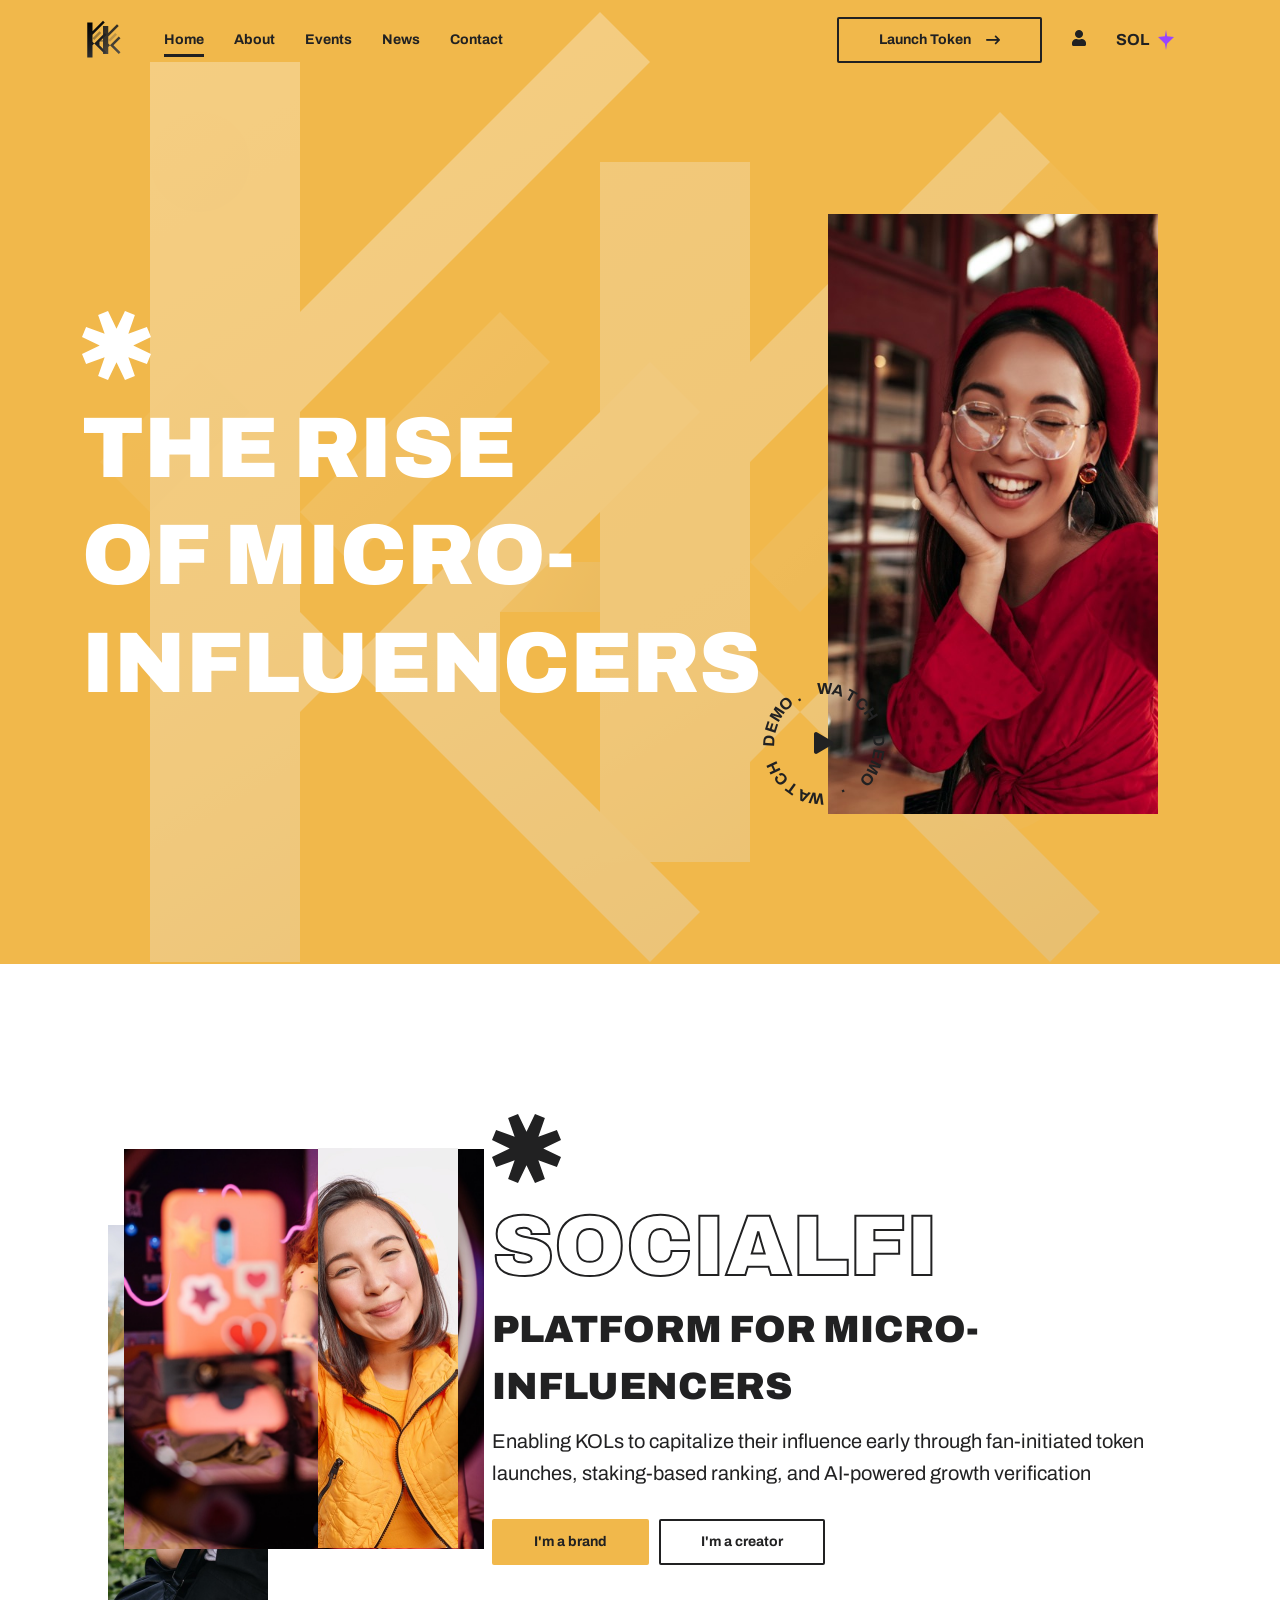
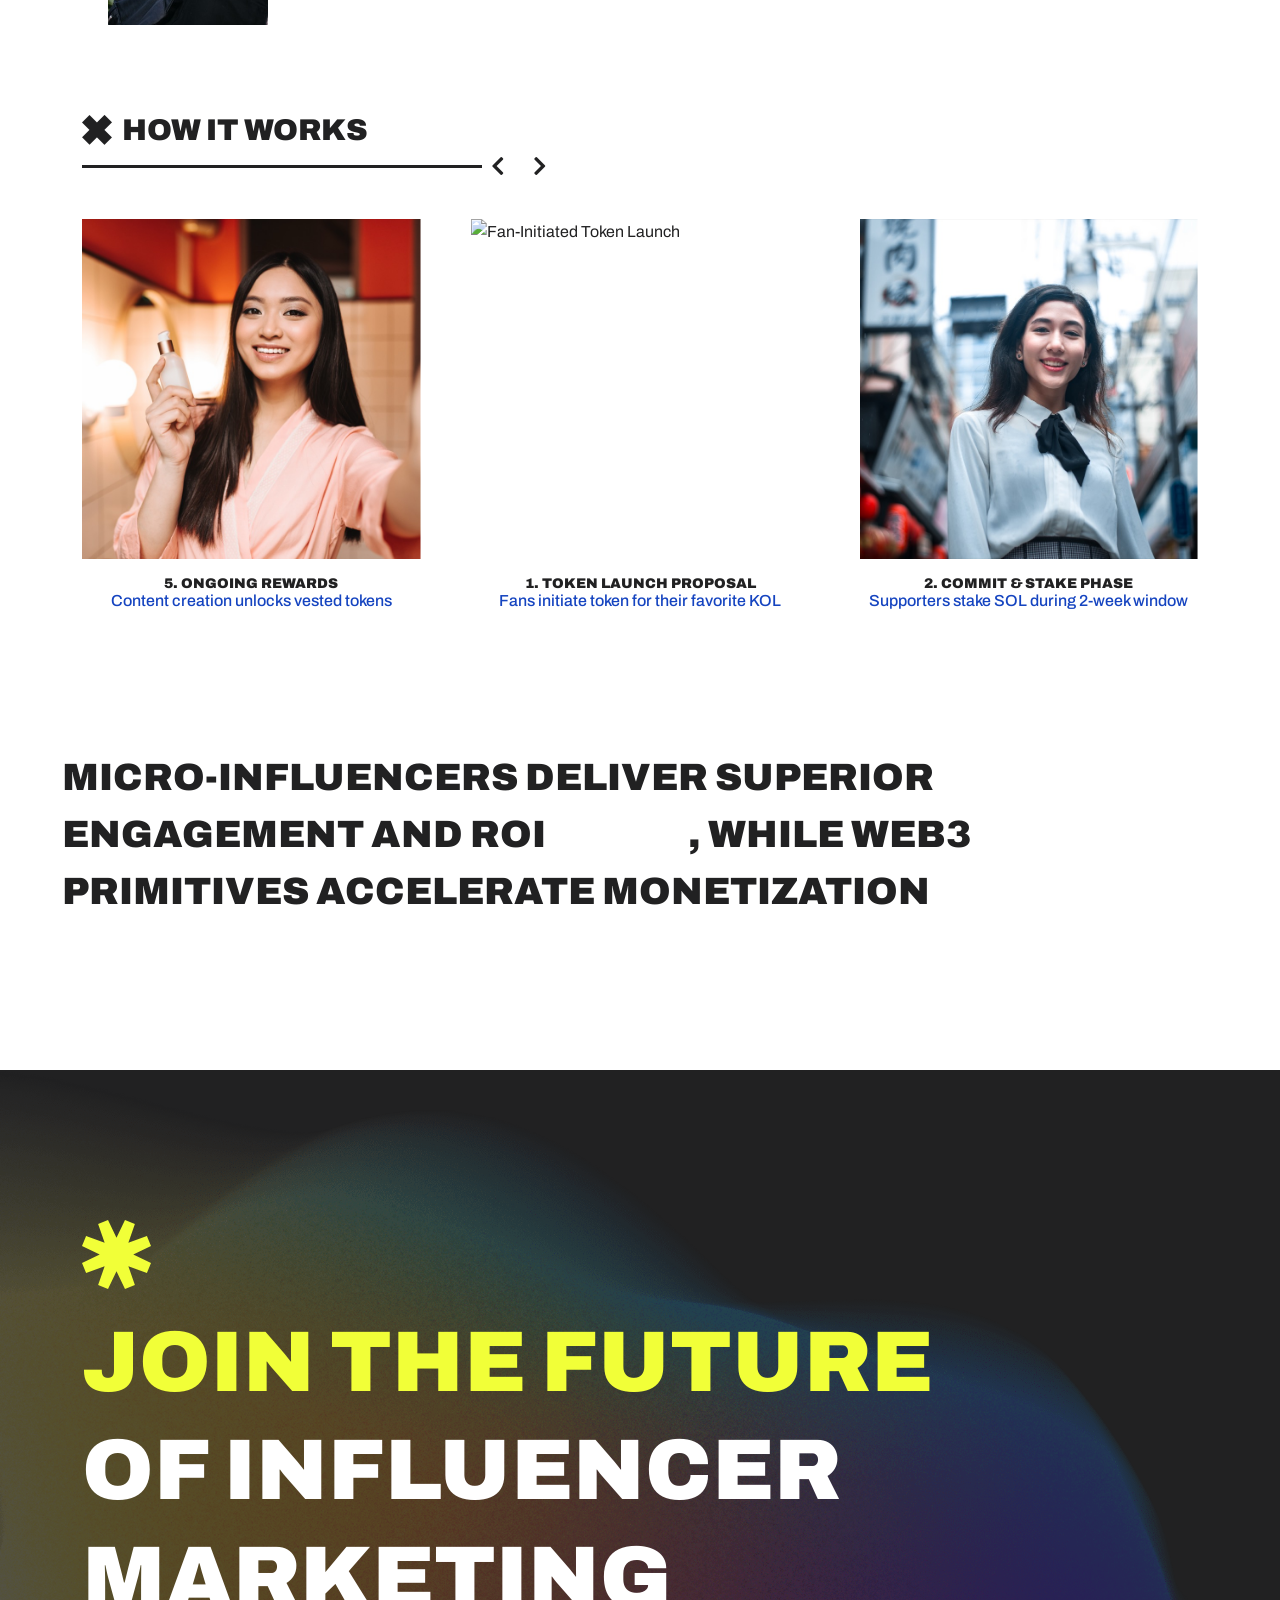
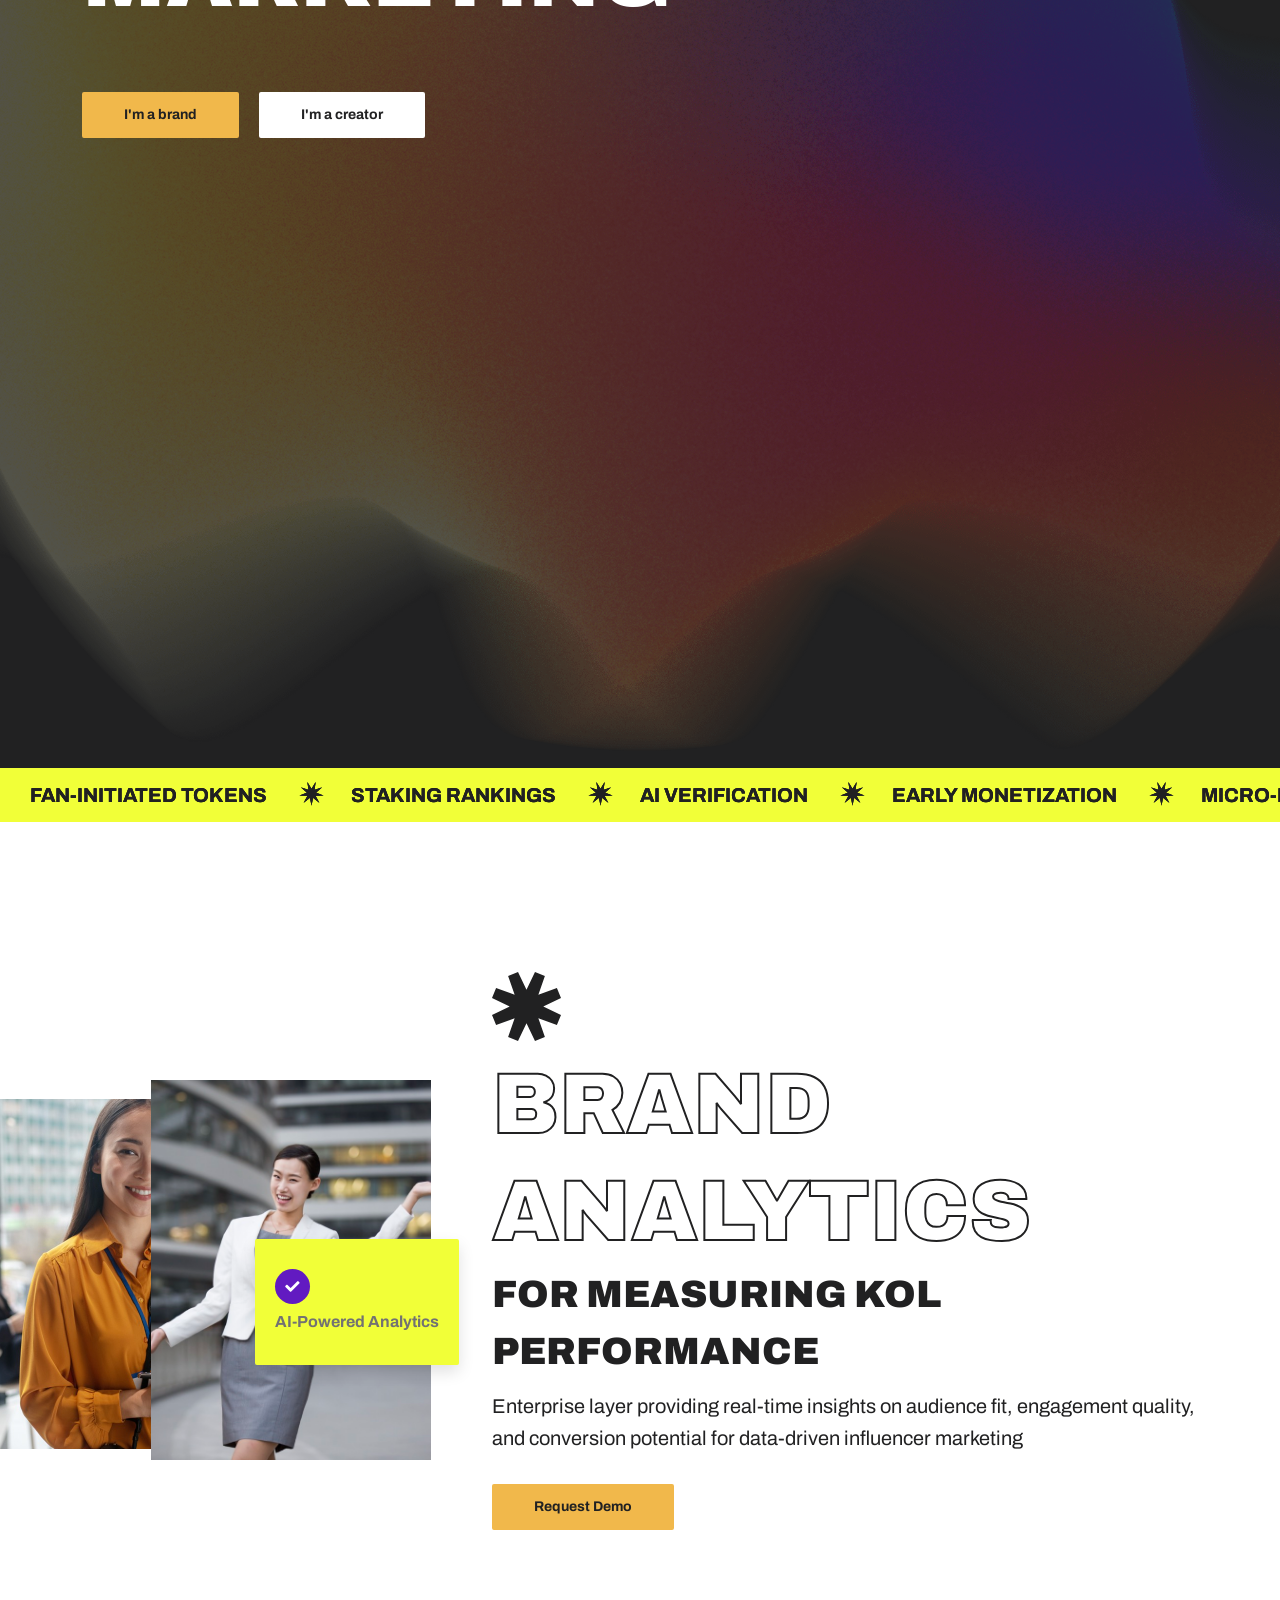
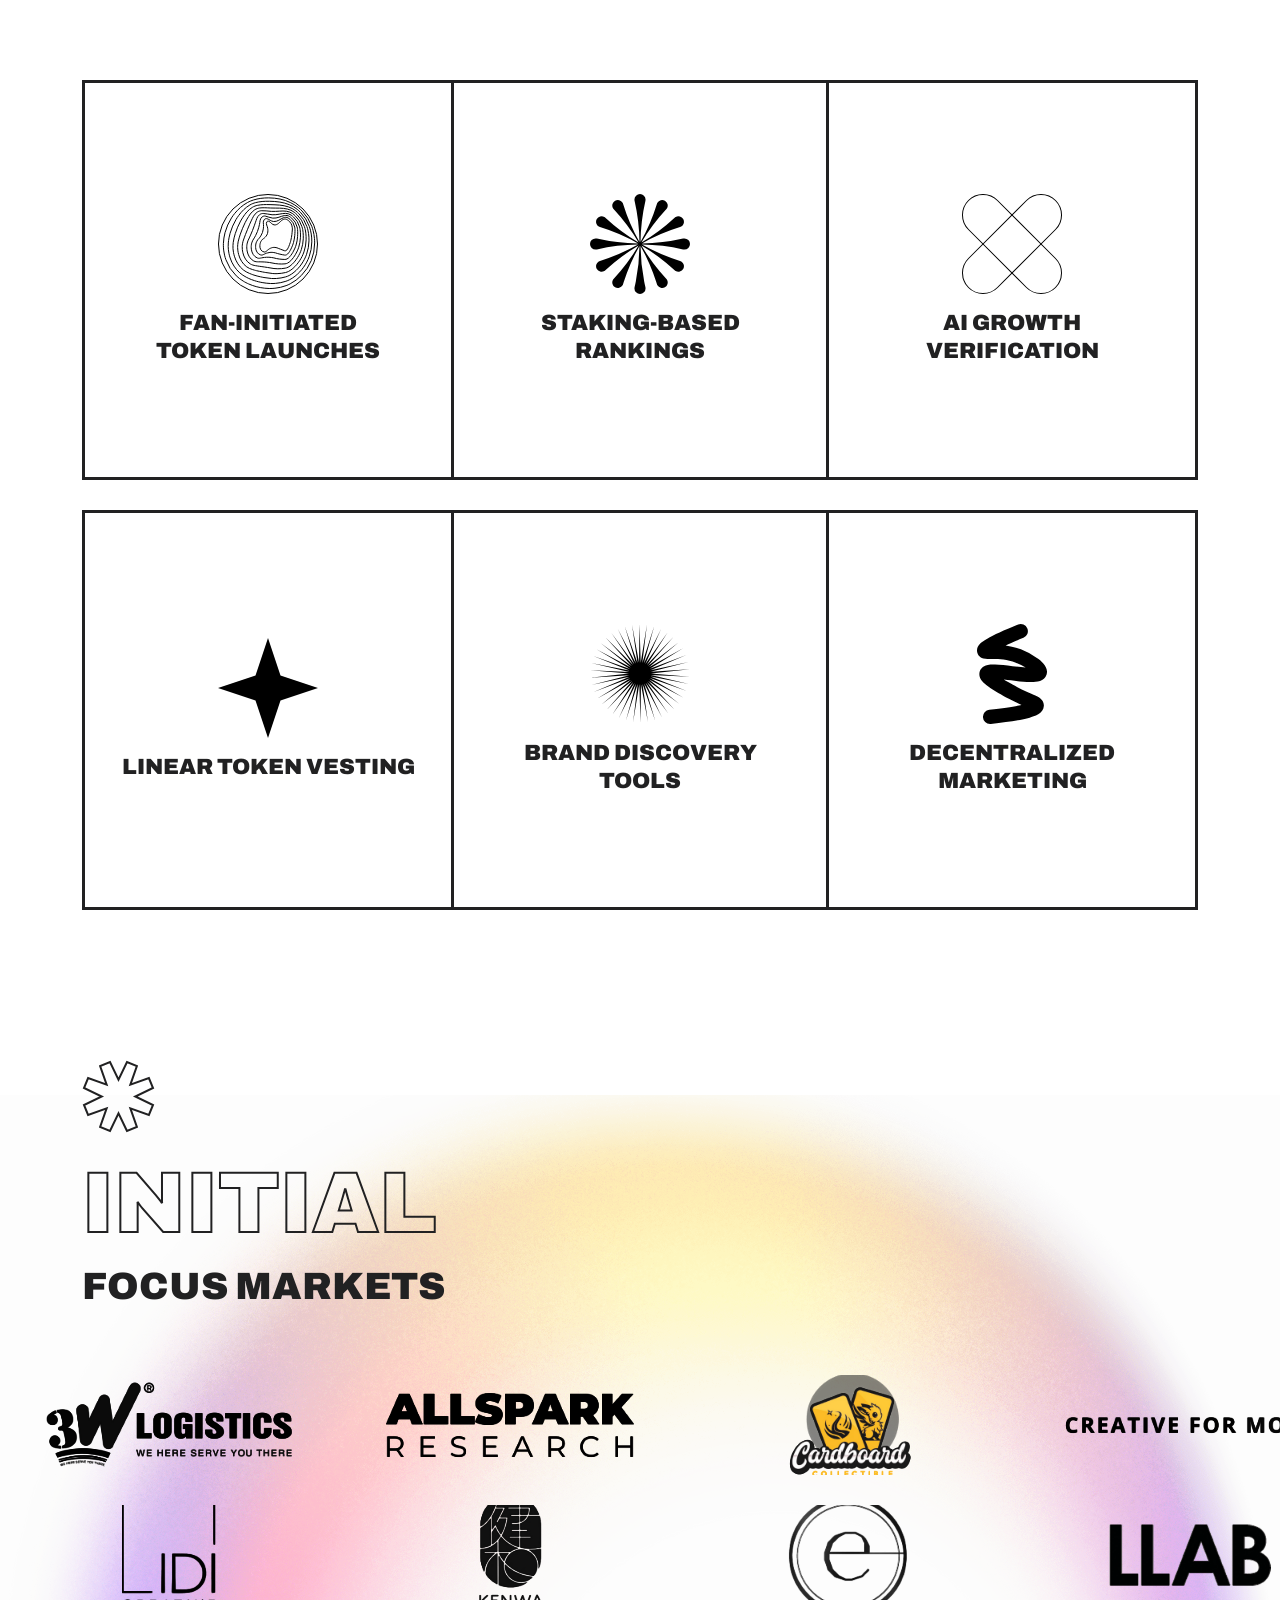
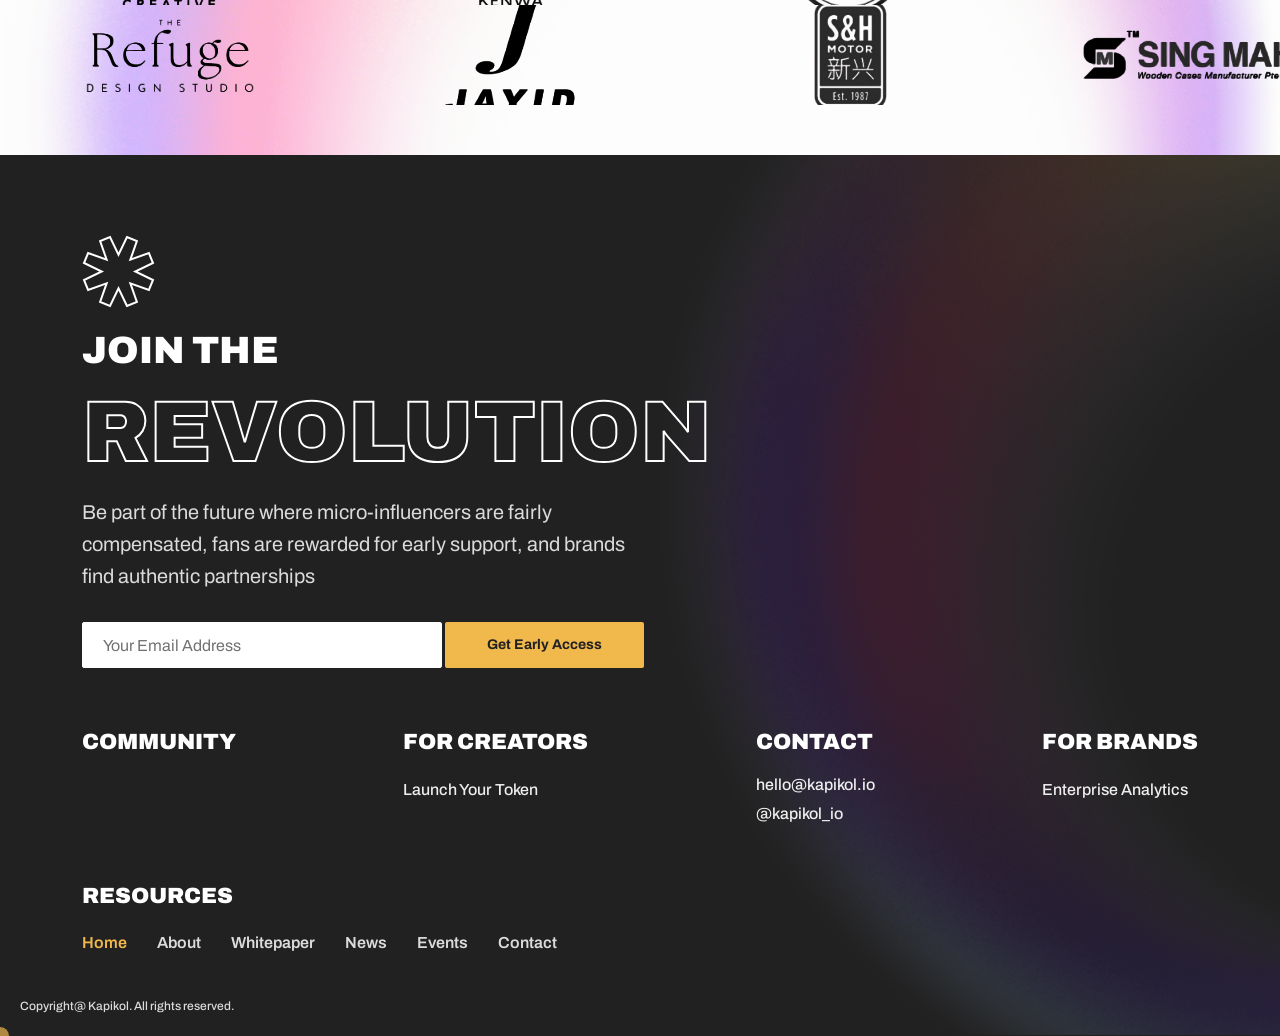
==== commit 97f0b5a5: "added partner logos" ====
--- a/index.html
+++ b/index.html
@@ -16,6 +16,7 @@
         <link rel="preload" href="css/libs.min.css" as="style" onload="this.onload=null;this.rel='stylesheet'" />
         <link rel="preload" href="css/icomoon.css" as="style" onload="this.onload=null;this.rel='stylesheet'" />
         <link rel="preload" href="css/preload.min.css" as="style" onload="this.onload=null;this.rel='stylesheet'" />
+        <link rel="stylesheet" href="css/custom.css" />
         <noscript>
             <link rel="stylesheet" href="css/index.min.css" />
             <link rel="stylesheet" href="css/libs.min.css" />
@@ -690,24 +691,32 @@
                 </div>
                 <div class="brands_list">
                     <div class="brands_list-row">
-                        <img class="brands_list-row_item" src="svg/brands/01.svg" alt="media" />
-                        <img class="brands_list-row_item" src="svg/brands/02.svg" alt="media" />
-                        <img class="brands_list-row_item" src="svg/brands/03.svg" alt="media" />
-                        <img class="brands_list-row_item" src="svg/brands/04.svg" alt="media" />
-                        <img class="brands_list-row_item" src="svg/brands/05.svg" alt="media" />
-                        <img class="brands_list-row_item" src="svg/brands/06.svg" alt="media" />
-                        <img class="brands_list-row_item" src="svg/brands/12.svg" alt="media" />
-                        <img class="brands_list-row_item" src="svg/brands/04.svg" alt="media" />
+                        <img class="brands_list-row_item" src="img/logos/1.png" alt="Brand Partner" />
+                        <img class="brands_list-row_item" src="img/logos/2.png" alt="Brand Partner" />
+                        <img class="brands_list-row_item" src="img/logos/3.png" alt="Brand Partner" />
+                        <img class="brands_list-row_item" src="img/logos/4.png" alt="Brand Partner" />
+                        <img class="brands_list-row_item" src="img/logos/5.png" alt="Brand Partner" />
+                        <img class="brands_list-row_item" src="img/logos/6.png" alt="Brand Partner" />
+                        <img class="brands_list-row_item" src="img/logos/7.png" alt="Brand Partner" />
+                        <img class="brands_list-row_item" src="img/logos/8.png" alt="Brand Partner" />
                     </div>
                     <div class="brands_list-row">
-                        <img class="brands_list-row_item" src="svg/brands/08.svg" alt="media" />
-                        <img class="brands_list-row_item" src="svg/brands/07.svg" alt="media" />
-                        <img class="brands_list-row_item" src="svg/brands/09.svg" alt="media" />
-                        <img class="brands_list-row_item" src="svg/brands/10.svg" alt="media" />
-                        <img class="brands_list-row_item" src="svg/brands/11.svg" alt="media" />
-                        <img class="brands_list-row_item" src="svg/brands/12.svg" alt="media" />
-                        <img class="brands_list-row_item" src="svg/brands/01.svg" alt="media" />
-                        <img class="brands_list-row_item" src="svg/brands/09.svg" alt="media" />
+                        <img class="brands_list-row_item" src="img/logos/9.png" alt="Brand Partner" />
+                        <img class="brands_list-row_item" src="img/logos/10.png" alt="Brand Partner" />
+                        <img class="brands_list-row_item" src="img/logos/11.png" alt="Brand Partner" />
+                        <img class="brands_list-row_item" src="img/logos/12.png" alt="Brand Partner" />
+                        <img class="brands_list-row_item" src="img/logos/13.png" alt="Brand Partner" />
+                        <img class="brands_list-row_item" src="img/logos/14.png" alt="Brand Partner" />
+                        <img class="brands_list-row_item" src="img/logos/15.png" alt="Brand Partner" />
+                        <img class="brands_list-row_item" src="img/logos/16.png" alt="Brand Partner" />
+                    </div>
+                    <div class="brands_list-row">
+                        <img class="brands_list-row_item" src="img/logos/17.png" alt="Brand Partner" />
+                        <img class="brands_list-row_item" src="img/logos/18.png" alt="Brand Partner" />
+                        <img class="brands_list-row_item" src="img/logos/19.png" alt="Brand Partner" />
+                        <img class="brands_list-row_item" src="img/logos/20.png" alt="Brand Partner" />
+                        <img class="brands_list-row_item" src="img/logos/21.png" alt="Brand Partner" />
+                        <img class="brands_list-row_item" src="img/logos/22.png" alt="Brand Partner" />
                     </div>
                 </div>
             </section>
--- a/css/custom.css
+++ b/css/custom.css
@@ -0,0 +1,32 @@
+/**
+ * Custom styles for Kapikol
+ * Overrides for the Upcreators template
+ **/
+
+/* Make brand logos bigger */
+.brands_list-row img {
+    max-height: 120px !important;
+}
+
+/* Reduce padding after brands section */
+.brands.section {
+    padding-bottom: 40px !important;
+}
+
+/* Responsive adjustments for tablets and up */
+@media screen and (min-width: 767.98px) {
+    .brands_list-row img {
+        max-height: 140px !important;
+    }
+}
+
+/* Responsive adjustments for desktop */
+@media screen and (min-width: 1023.98px) {
+    .brands_list-row img {
+        max-height: 160px !important;
+    }
+
+    .brands.section {
+        padding-bottom: 50px !important;
+    }
+}
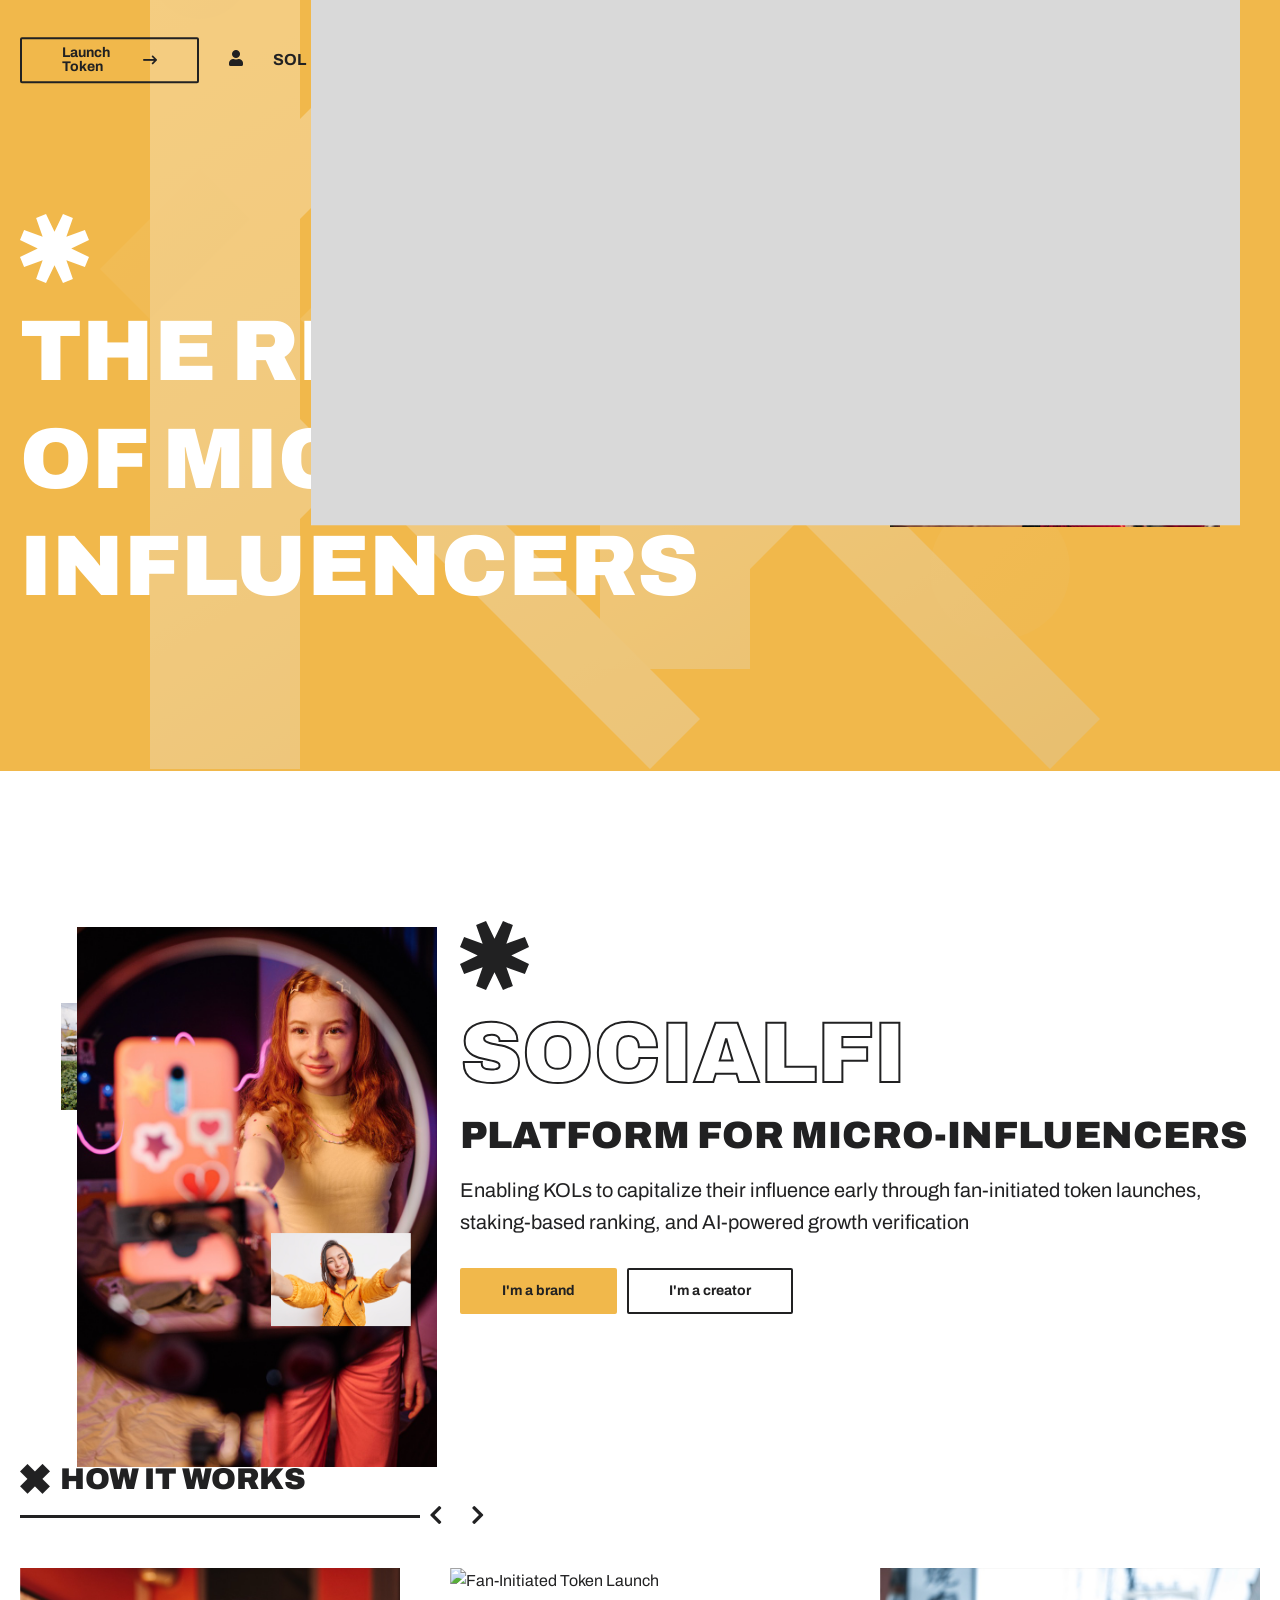
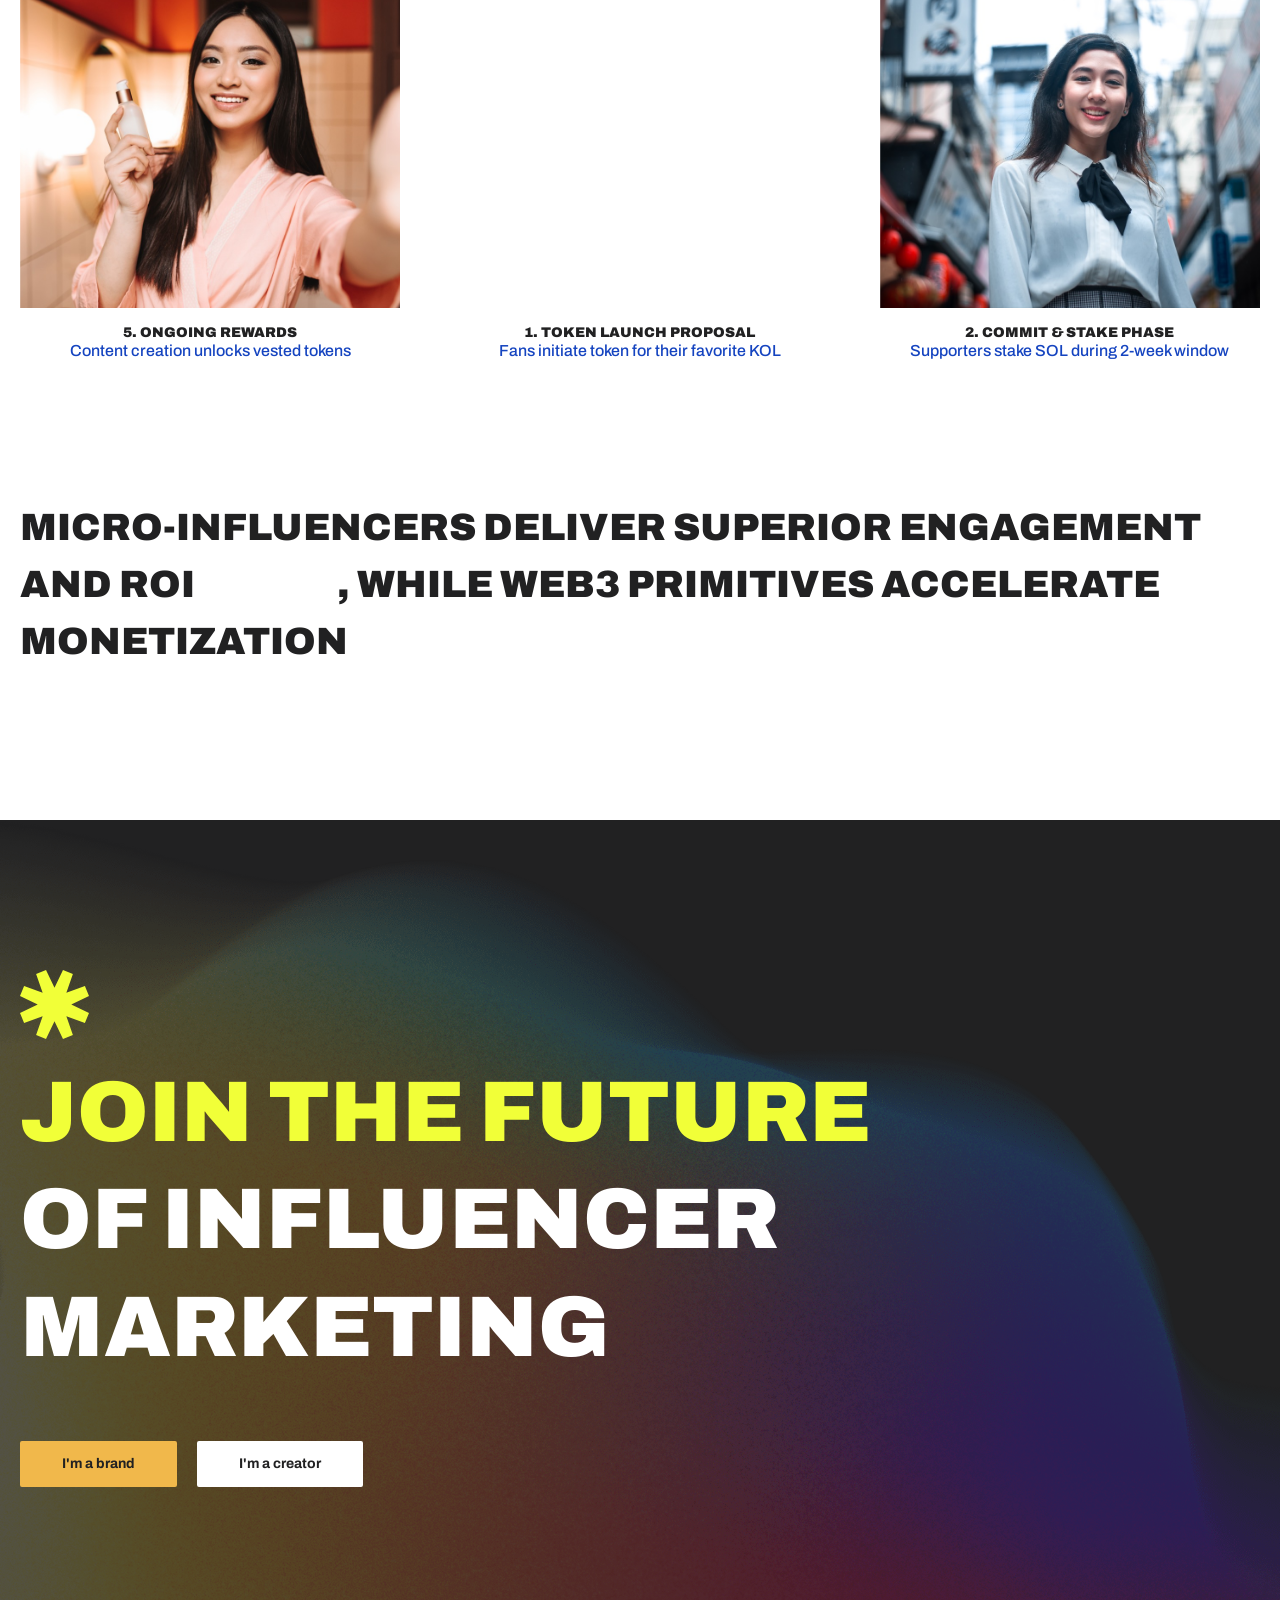
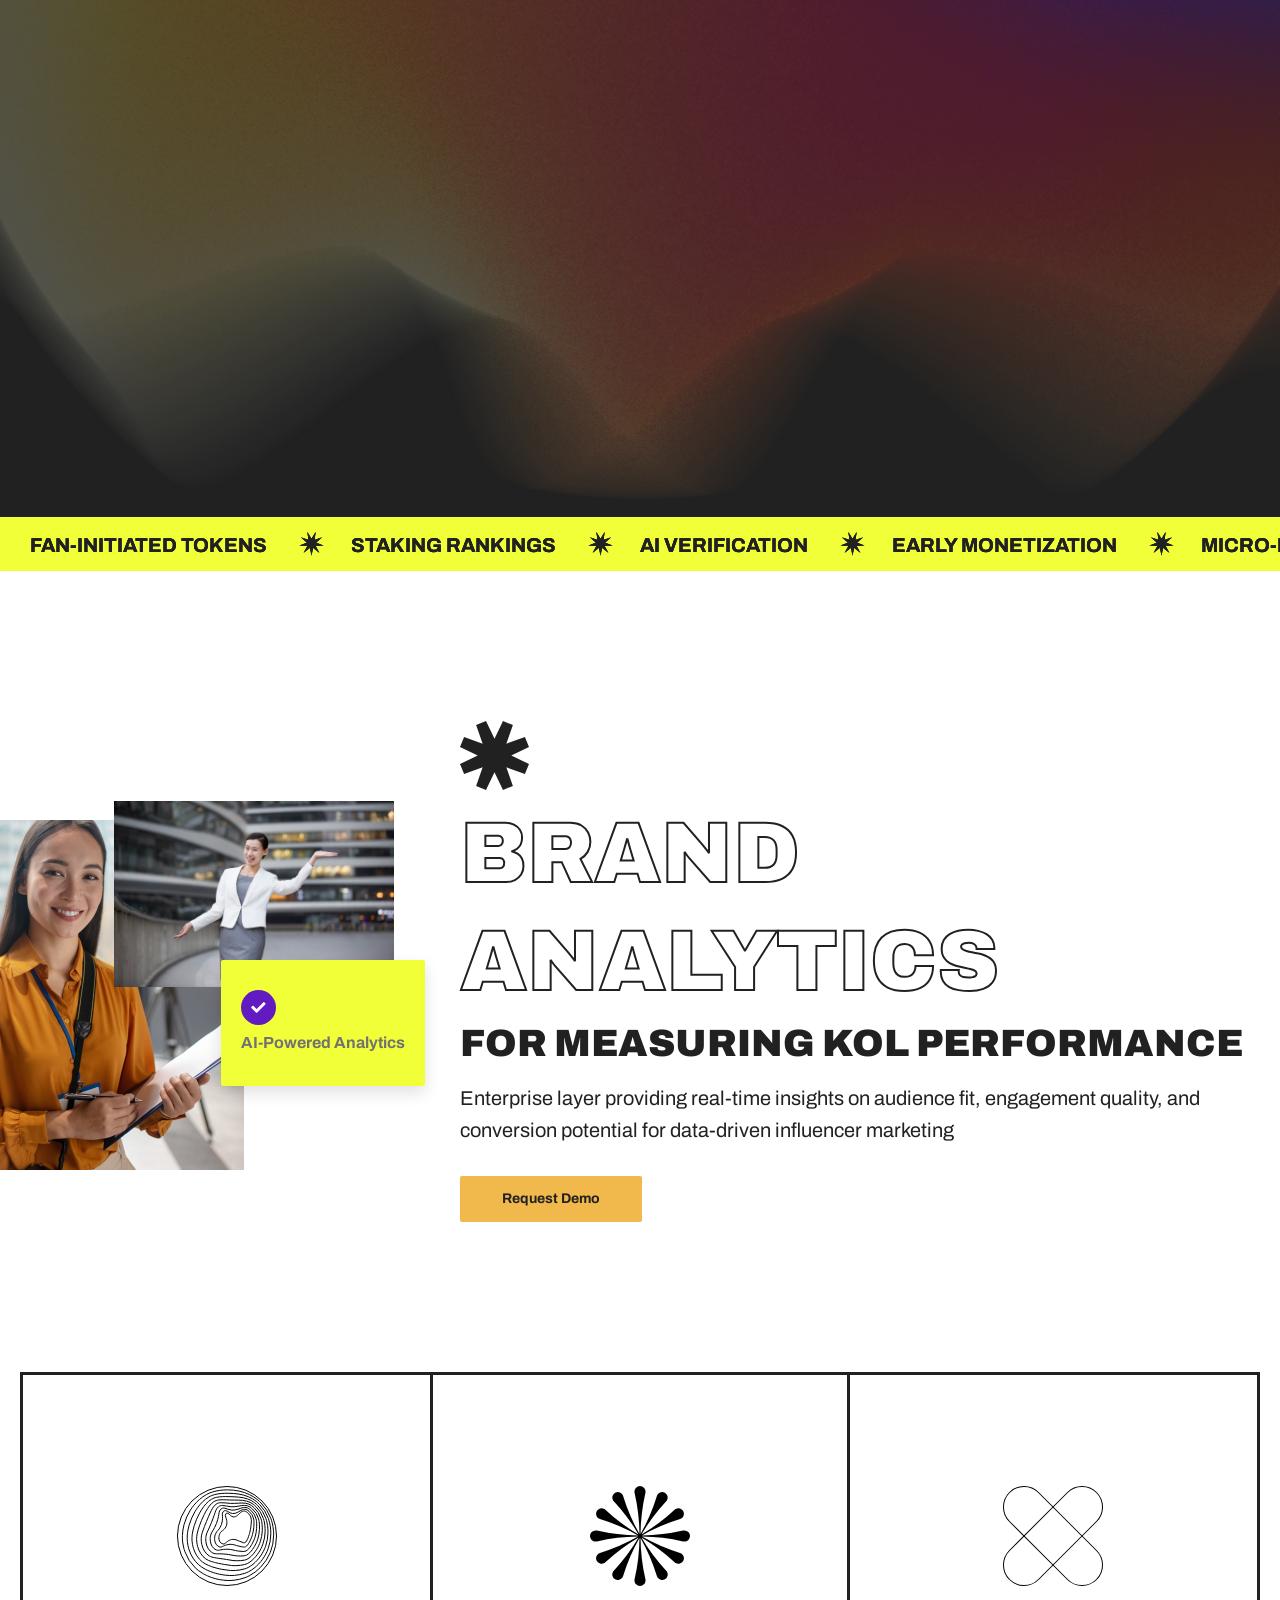
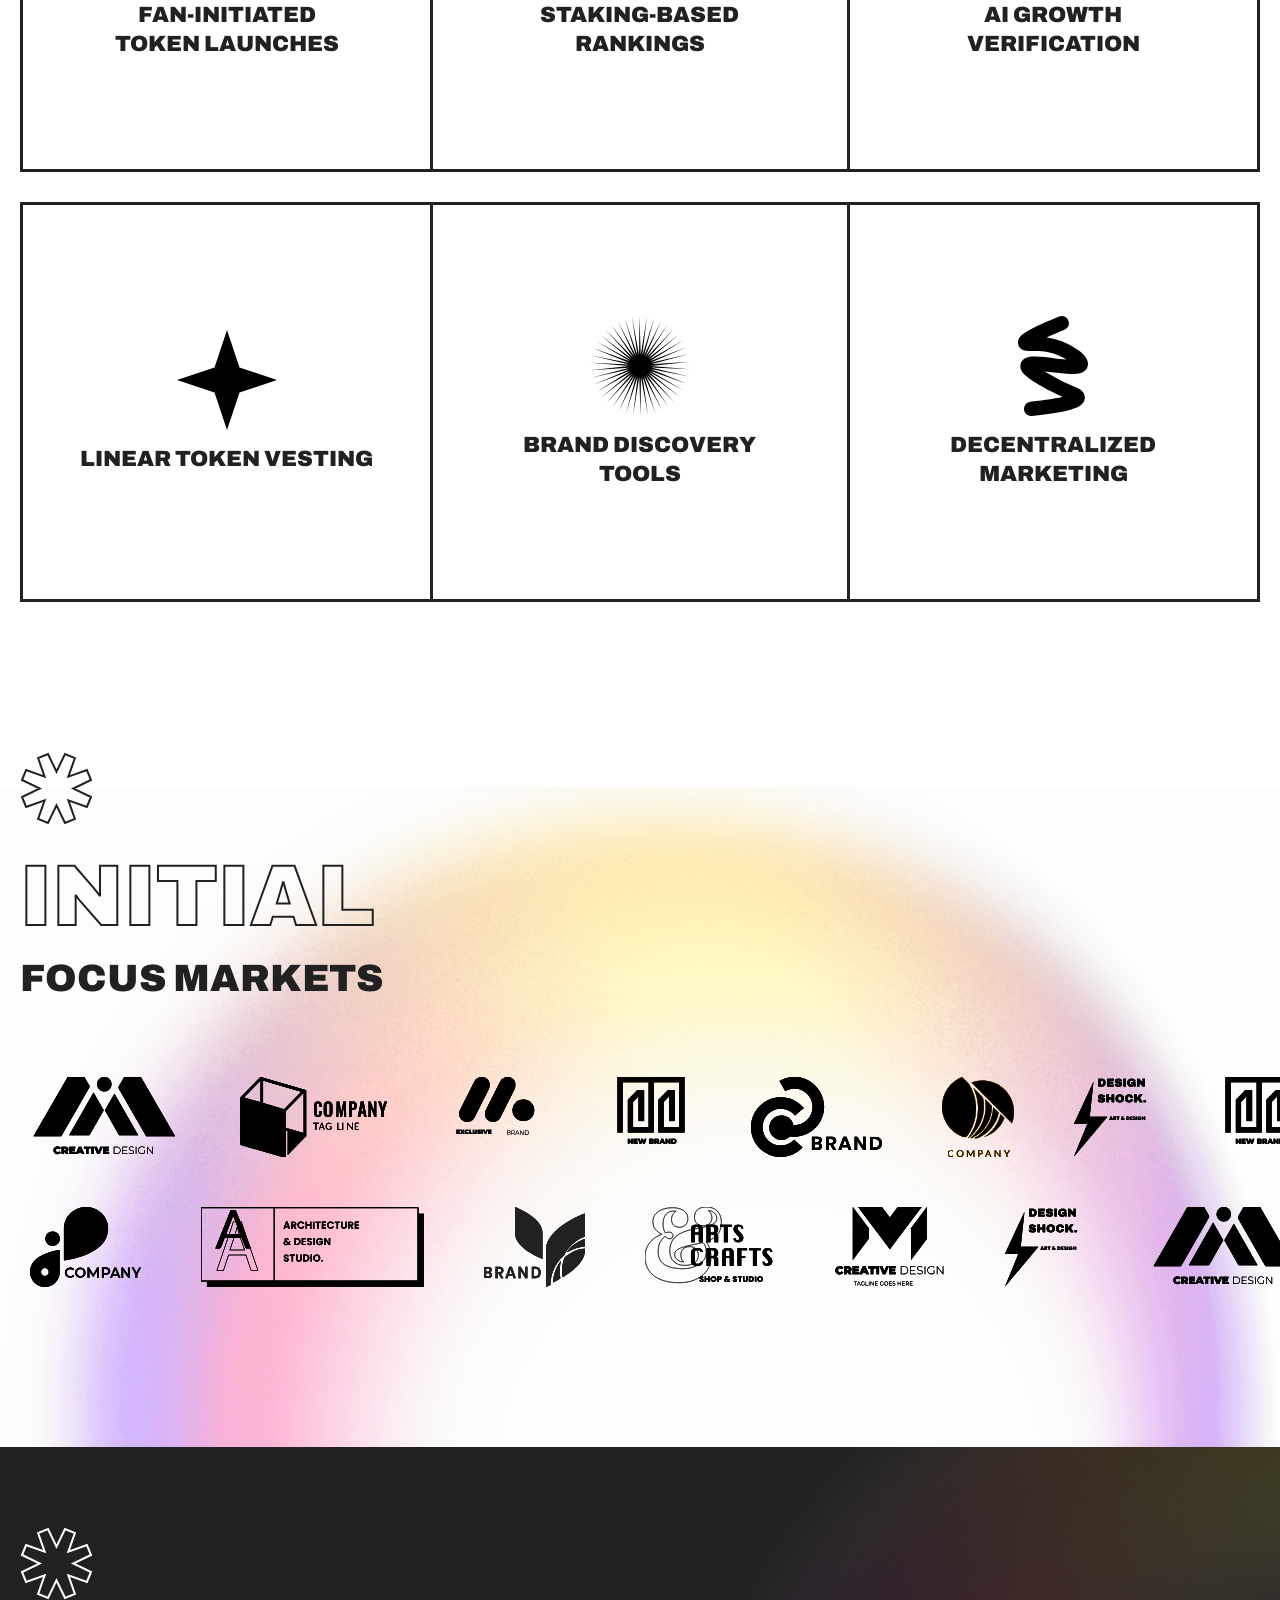
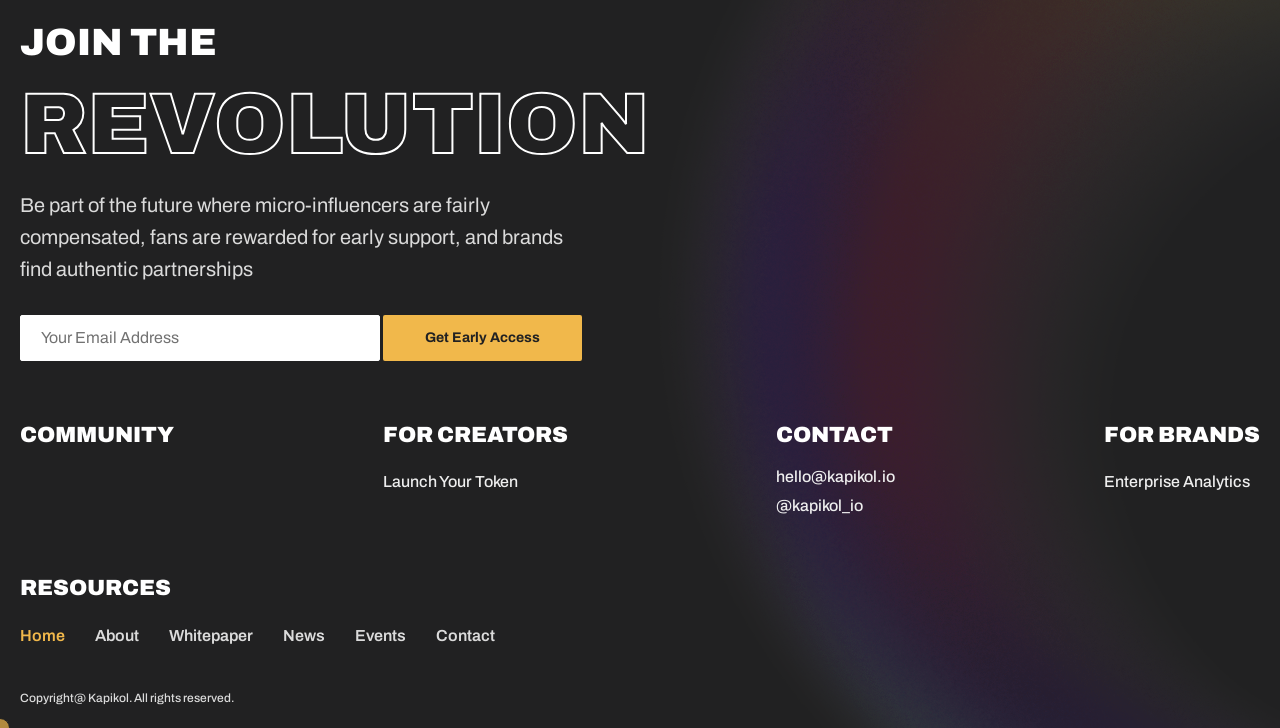
==== commit 3c68a512: "updated video trigger colour to white" ====
--- a/index.html
+++ b/index.html
@@ -4,32 +4,18 @@
         <meta charset="UTF-8" />
         <meta name="viewport" content="width=device-width, initial-scale=1.0, minimum-scale=1.0" />
         <meta http-equiv="X-UA-Compatible" content="ie=edge" />
-        <meta name="description" content="Kapikol - Early Capitalization of Micro-Influence. SocialFi platform for micro-influencers with fan-initiated token launches, staking-based rankings, and AI-powered growth verification." />
-        <meta name="robots" content="index, follow" />
-        <link rel="canonical" href="https://kapikol.io/" />
         <title>Kapikol - Early Capitalization of Micro-Influence</title>
-        <link rel="preload" href="svg/logo--black.svg" as="image" />
-        <link rel="preload" href="img/creator_3.jpg" as="image" />
-        <link rel="preload" href="js/common.min.js" as="script" />
-        <link rel="preload" href="js/index.min.js" as="script" />
-        <link rel="preload" href="css/index.min.css" as="style" onload="this.onload=null;this.rel='stylesheet'" />
-        <link rel="preload" href="css/libs.min.css" as="style" onload="this.onload=null;this.rel='stylesheet'" />
-        <link rel="preload" href="css/icomoon.css" as="style" onload="this.onload=null;this.rel='stylesheet'" />
-        <link rel="preload" href="css/preload.min.css" as="style" onload="this.onload=null;this.rel='stylesheet'" />
-        <link rel="stylesheet" href="css/custom.css" />
-        <noscript>
-            <link rel="stylesheet" href="css/index.min.css" />
-            <link rel="stylesheet" href="css/libs.min.css" />
-            <link rel="stylesheet" href="css/icomoon.css" />
-            <link rel="stylesheet" href="css/preload.min.css" />
-        </noscript>
+        <link rel="stylesheet preload" as="style" href="css/preload.min.css" />
+        <link rel="stylesheet preload" as="style" href="css/icomoon.css" />
+        <link rel="stylesheet preload" as="style" href="css/libs.min.css" />
+        <link rel="stylesheet" href="css/index.min.css" />
     </head>
     <body>
         <header class="header" data-page="home" data-page-parent="home">
             <div class="header_bg">
                 <picture>
                     <source data-srcset="img/gradients/10.webp" srcset="img/gradients/10.webp" type="image/webp" />
-                    <img class="lazy" data-src="img/gradients/10.png" src="img/gradients/10.png" alt="media" loading="lazy" width="1920" height="1080" />
+                    <img class="lazy" data-src="img/gradients/10.png" src="img/gradients/10.png" alt="media" />
                 </picture>
             </div>
             <div class="container d-flex">
@@ -76,7 +62,10 @@
                     <span class="header_user-preference">
                         SOL
                         <span class="header_user-preference_country">
-                            <img src="[data-uri]" alt="Solana" width="24" height="24" />
+                            <picture>
+                                <source data-srcset="img/placeholder.jpg" srcset="img/placeholder.jpg" type="image/webp" />
+                                <img class="lazy" data-src="img/placeholder.jpg" src="img/placeholder.jpg" alt="Solana" />
+                            </picture>
                         </span>
                     </span>
                 </div>
@@ -117,11 +106,11 @@
                         <span class="hero_media-img">
                             <picture>
                                 <source data-srcset="img/creator_3.jpg" srcset="img/creator_3.jpg" type="image/jpeg" />
-                                <img class="lazy" data-src="img/creator_3.jpg" src="img/creator_3.jpg" alt="Micro-Influencer Creator" loading="lazy" width="400" height="600" />
+                                <img class="lazy" data-src="img/creator_3.jpg" src="img/creator_3.jpg" alt="Micro-Influencer Creator" />
                             </picture>
                         </span>
 
-                        <a class="circular eyeTrigger videoTrigger" href="#" data-video="SfMT4Agg8Xw">
+                        <a class="circular eyeTrigger videoTrigger" href="#" data-video="SfMT4Agg8Xw" style="color: #fff;">
                             <i class="icon-play"></i>
                             <span class="circular_text rotate slower" data-text="Watch Demo . Watch Demo"></span>
                         </a>
@@ -159,19 +148,19 @@
                         <div class="features_media-item youtube laxY" data-aos="zoom-in" data-aos-duration="600">
                             <picture>
                                 <source data-srcset="img/creator_2.jpg" srcset="img/creator_2.jpg" type="image/jpeg" />
-                                <img class="lazy" data-src="img/creator_2.jpg" src="img/creator_2.jpg" alt="YouTube Content Creator" loading="lazy" width="300" height="400" />
+                                <img class="lazy" data-src="img/creator_2.jpg" src="img/creator_2.jpg" alt="YouTube Content Creator" />
                             </picture>
                         </div>
                         <div class="features_media-item stories" data-aos="zoom-in" data-aos-duration="600">
                             <picture>
                                 <source data-srcset="img/creator_5.jpg" srcset="img/creator_5.jpg" type="image/jpeg" />
-                                <img class="lazy" data-src="img/creator_5.jpg" src="img/creator_5.jpg" alt="Stories Creator" loading="lazy" width="300" height="400" />
+                                <img class="lazy" data-src="img/creator_5.jpg" src="img/creator_5.jpg" alt="Stories Creator" />
                             </picture>
                         </div>
                         <div class="features_media-item post laxYinvert" data-aos="zoom-in" data-aos-duration="600">
                             <picture>
                                 <source data-srcset="img/creator_7.jpg" srcset="img/creator_7.jpg" type="image/jpeg" />
-                                <img class="lazy" data-src="img/creator_7.jpg" src="img/creator_7.jpg" alt="Social Media Posts" loading="lazy" width="300" height="400" />
+                                <img class="lazy" data-src="img/creator_7.jpg" src="img/creator_7.jpg" alt="Social Media Posts" />
                             </picture>
                         </div>
                     </div>
@@ -228,7 +217,7 @@
                                     <div class="media" style="height: 200px; overflow: hidden;">
                                         <picture>
                                             <source data-srcset="img/launch_token.JPG" srcset="img/launch_token.JPG" type="image/jpeg" />
-                                            <img class="lazy" data-src="img/launch_token.JPG" src="img/launch_token.JPG" alt="Fan-Initiated Token Launch" style="width: 100%; height: 100%; object-fit: cover;" loading="lazy" width="400" height="200" />
+                                            <img class="lazy" data-src="img/launch_token.JPG" src="img/launch_token.JPG" alt="Fan-Initiated Token Launch" style="width: 100%; height: 100%; object-fit: cover;" />
                                         </picture>
                                     </div>
                                     <div class="main">
@@ -240,7 +229,7 @@
                                     <div class="media" style="height: 200px; overflow: hidden;">
                                         <picture>
                                             <source data-srcset="img/commit_and_stake.jpg" srcset="img/commit_and_stake.jpg" type="image/jpeg" />
-                                            <img class="lazy" data-src="img/commit_and_stake.jpg" src="img/commit_and_stake.jpg" alt="Commit and Stake Phase" style="width: 100%; height: 100%; object-fit: cover;" loading="lazy" width="400" height="200" />
+                                            <img class="lazy" data-src="img/commit_and_stake.jpg" src="img/commit_and_stake.jpg" alt="Commit and Stake Phase" style="width: 100%; height: 100%; object-fit: cover;" />
                                         </picture>
                                     </div>
                                     <div class="main">
@@ -252,7 +241,7 @@
                                     <div class="media" style="height: 200px; overflow: hidden;">
                                         <picture>
                                             <source data-srcset="img/verification.jpg" srcset="img/verification.jpg" type="image/jpeg" />
-                                            <img class="lazy" data-src="img/verification.jpg" src="img/verification.jpg" alt="Creator Verification" style="width: 100%; height: 100%; object-fit: cover;" loading="lazy" width="400" height="200" />
+                                            <img class="lazy" data-src="img/verification.jpg" src="img/verification.jpg" alt="Creator Verification" style="width: 100%; height: 100%; object-fit: cover;" />
                                         </picture>
                                     </div>
                                     <div class="main">
@@ -264,7 +253,7 @@
                                     <div class="media" style="height: 200px; overflow: hidden;">
                                         <picture>
                                             <source data-srcset="img/token_generation.jpg" srcset="img/token_generation.jpg" type="image/jpeg" />
-                                            <img class="lazy" data-src="img/token_generation.jpg" src="img/token_generation.jpg" alt="Automated Token Generation" style="width: 100%; height: 100%; object-fit: cover;" loading="lazy" width="400" height="200" />
+                                            <img class="lazy" data-src="img/token_generation.jpg" src="img/token_generation.jpg" alt="Automated Token Generation" style="width: 100%; height: 100%; object-fit: cover;" />
                                         </picture>
                                     </div>
                                     <div class="main">
@@ -276,7 +265,7 @@
                                     <div class="media" style="height: 200px; overflow: hidden;">
                                         <picture>
                                             <source data-srcset="img/creator_8.jpg" srcset="img/creator_8.jpg" type="image/jpeg" />
-                                            <img class="lazy" data-src="img/creator_8.jpg" src="img/creator_8.jpg" alt="Creator Rewards" style="width: 100%; height: 100%; object-fit: cover;" loading="lazy" width="400" height="200" />
+                                            <img class="lazy" data-src="img/creator_8.jpg" src="img/creator_8.jpg" alt="Creator Rewards" style="width: 100%; height: 100%; object-fit: cover;" />
                                         </picture>
                                     </div>
                                     <div class="main">
@@ -297,13 +286,22 @@
                         Micro-influencers deliver superior engagement and ROI
                         <span class="emoji">
                             <span class="emoji_item" data-aos="zoom-in" data-aos-duration="600">
-                                🔥
+                                <picture>
+                                    <source data-srcset="img/placeholder.jpg" srcset="img/placeholder.jpg" type="image/webp" />
+                                    <img class="lazy" data-src="img/placeholder.jpg" src="img/placeholder.jpg" alt="fire" />
+                                </picture>
                             </span>
                             <span class="emoji_item" data-aos="zoom-in" data-aos-duration="600">
-                                🚀
+                                <picture>
+                                    <source data-srcset="img/placeholder.jpg" srcset="img/placeholder.jpg" type="image/webp" />
+                                    <img class="lazy" data-src="img/placeholder.jpg" src="img/placeholder.jpg" alt="fire" />
+                                </picture>
                             </span>
                             <span class="emoji_item" data-aos="zoom-in" data-aos-duration="600">
-                                💎
+                                <picture>
+                                    <source data-srcset="img/placeholder.jpg" srcset="img/placeholder.jpg" type="image/webp" />
+                                    <img class="lazy" data-src="img/placeholder.jpg" src="img/placeholder.jpg" alt="fire" />
+                                </picture>
                             </span>
                             ,
                         </span>
@@ -364,7 +362,7 @@
                         <div class="cta_media-item cta_media-item--secondary laxY" data-aos="fade-in">
                             <picture>
                                 <source data-srcset="img/successful_business_woman.jpg" srcset="img/successful_business_woman.jpg" type="image/jpeg" />
-                                <img class="lazy" data-src="img/successful_business_woman.jpg" src="img/successful_business_woman.jpg" alt="Brand Analytics Dashboard" loading="lazy" width="400" height="600" />
+                                <img class="lazy" data-src="img/successful_business_woman.jpg" src="img/successful_business_woman.jpg" alt="Brand Analytics Dashboard" />
                             </picture>
                         </div>
                     </div>
@@ -392,13 +390,13 @@
                         <div class="features_media-item dashboard" data-aos="zoom-in" data-aos-duration="600">
                             <picture>
                                 <source data-srcset="img/dark_hair_business_woman.jpg" srcset="img/dark_hair_business_woman.jpg" type="image/jpeg" />
-                                <img class="lazy" data-src="img/dark_hair_business_woman.jpg" src="img/dark_hair_business_woman.jpg" alt="Enterprise Analytics Dashboard" loading="lazy" width="300" height="400" />
+                                <img class="lazy" data-src="img/dark_hair_business_woman.jpg" src="img/dark_hair_business_woman.jpg" alt="Enterprise Analytics Dashboard" />
                             </picture>
                         </div>
                         <div class="features_media-item preview" data-aos="zoom-in" data-aos-duration="600">
                             <picture>
                                 <source data-srcset="img/happy_business_woman.jpg" srcset="img/happy_business_woman.jpg" type="image/jpeg" />
-                                <img class="lazy" data-src="img/happy_business_woman.jpg" src="img/happy_business_woman.jpg" alt="Brand Campaign Analytics" loading="lazy" width="300" height="400" />
+                                <img class="lazy" data-src="img/happy_business_woman.jpg" src="img/happy_business_woman.jpg" alt="Brand Campaign Analytics" />
                             </picture>
                         </div>
                         <div class="features_media-item element laxYinvert" data-aos="zoom-in" data-aos-duration="600">
@@ -453,9 +451,6 @@
                                             data-src="img/creator_7.jpg"
                                             src="img/creator_7.jpg"
                                             alt="Token Launches"
-                                            loading="lazy"
-                                            width="400"
-                                            height="300"
                                         />
                                     </picture>
                                     <span class="content_bg-overlay"></span>
@@ -491,9 +486,6 @@
                                             data-src="img/creator_8.jpg"
                                             src="img/creator_8.jpg"
                                             alt="Staking Rankings"
-                                            loading="lazy"
-                                            width="400"
-                                            height="300"
                                         />
                                     </picture>
                                     <span class="content_bg-overlay"></span>
@@ -529,9 +521,6 @@
                                             data-src="img/creator_9.jpg"
                                             src="img/creator_9.jpg"
                                             alt="AI Verification"
-                                            loading="lazy"
-                                            width="400"
-                                            height="300"
                                         />
                                     </picture>
                                     <span class="content_bg-overlay"></span>
@@ -567,9 +556,6 @@
                                             data-src="img/creator_10.JPG"
                                             src="img/creator_10.JPG"
                                             alt="Token Vesting"
-                                            loading="lazy"
-                                            width="400"
-                                            height="300"
                                         />
                                     </picture>
                                     <span class="content_bg-overlay"></span>
@@ -602,12 +588,9 @@
                                         />
                                         <img
                                             class="lazy"
-                                            data-src="img/creator_1.JPG"
-                                            src="img/creator_1.JPG"
+                                            data-src="img/creator_10.JPG"
+                                            src="img/creator_10.JPG"
                                             alt="Brand Tools"
-                                            loading="lazy"
-                                            width="400"
-                                            height="300"
                                         />
                                     </picture>
                                     <span class="content_bg-overlay"></span>
@@ -643,9 +626,6 @@
                                             data-src="img/happy_business_woman.jpg"
                                             src="img/happy_business_woman.jpg"
                                             alt="Decentralized Marketing"
-                                            loading="lazy"
-                                            width="400"
-                                            height="300"
                                         />
                                     </picture>
                                     <span class="content_bg-overlay"></span>
@@ -691,32 +671,24 @@
                 </div>
                 <div class="brands_list">
                     <div class="brands_list-row">
-                        <img class="brands_list-row_item" src="img/logos/1.png" alt="Brand Partner" />
-                        <img class="brands_list-row_item" src="img/logos/2.png" alt="Brand Partner" />
-                        <img class="brands_list-row_item" src="img/logos/3.png" alt="Brand Partner" />
-                        <img class="brands_list-row_item" src="img/logos/4.png" alt="Brand Partner" />
-                        <img class="brands_list-row_item" src="img/logos/5.png" alt="Brand Partner" />
-                        <img class="brands_list-row_item" src="img/logos/6.png" alt="Brand Partner" />
-                        <img class="brands_list-row_item" src="img/logos/7.png" alt="Brand Partner" />
-                        <img class="brands_list-row_item" src="img/logos/8.png" alt="Brand Partner" />
+                        <img class="brands_list-row_item" src="svg/brands/01.svg" alt="media" />
+                        <img class="brands_list-row_item" src="svg/brands/02.svg" alt="media" />
+                        <img class="brands_list-row_item" src="svg/brands/03.svg" alt="media" />
+                        <img class="brands_list-row_item" src="svg/brands/04.svg" alt="media" />
+                        <img class="brands_list-row_item" src="svg/brands/05.svg" alt="media" />
+                        <img class="brands_list-row_item" src="svg/brands/06.svg" alt="media" />
+                        <img class="brands_list-row_item" src="svg/brands/12.svg" alt="media" />
+                        <img class="brands_list-row_item" src="svg/brands/04.svg" alt="media" />
                     </div>
                     <div class="brands_list-row">
-                        <img class="brands_list-row_item" src="img/logos/9.png" alt="Brand Partner" />
-                        <img class="brands_list-row_item" src="img/logos/10.png" alt="Brand Partner" />
-                        <img class="brands_list-row_item" src="img/logos/11.png" alt="Brand Partner" />
-                        <img class="brands_list-row_item" src="img/logos/12.png" alt="Brand Partner" />
-                        <img class="brands_list-row_item" src="img/logos/13.png" alt="Brand Partner" />
-                        <img class="brands_list-row_item" src="img/logos/14.png" alt="Brand Partner" />
-                        <img class="brands_list-row_item" src="img/logos/15.png" alt="Brand Partner" />
-                        <img class="brands_list-row_item" src="img/logos/16.png" alt="Brand Partner" />
-                    </div>
-                    <div class="brands_list-row">
-                        <img class="brands_list-row_item" src="img/logos/17.png" alt="Brand Partner" />
-                        <img class="brands_list-row_item" src="img/logos/18.png" alt="Brand Partner" />
-                        <img class="brands_list-row_item" src="img/logos/19.png" alt="Brand Partner" />
-                        <img class="brands_list-row_item" src="img/logos/20.png" alt="Brand Partner" />
-                        <img class="brands_list-row_item" src="img/logos/21.png" alt="Brand Partner" />
-                        <img class="brands_list-row_item" src="img/logos/22.png" alt="Brand Partner" />
+                        <img class="brands_list-row_item" src="svg/brands/08.svg" alt="media" />
+                        <img class="brands_list-row_item" src="svg/brands/07.svg" alt="media" />
+                        <img class="brands_list-row_item" src="svg/brands/09.svg" alt="media" />
+                        <img class="brands_list-row_item" src="svg/brands/10.svg" alt="media" />
+                        <img class="brands_list-row_item" src="svg/brands/11.svg" alt="media" />
+                        <img class="brands_list-row_item" src="svg/brands/12.svg" alt="media" />
+                        <img class="brands_list-row_item" src="svg/brands/01.svg" alt="media" />
+                        <img class="brands_list-row_item" src="svg/brands/09.svg" alt="media" />
                     </div>
                 </div>
             </section>
@@ -726,7 +698,7 @@
             <div class="footer_bg">
                 <picture>
                     <source data-srcset="img/gradients/10.webp" srcset="img/gradients/10.webp" type="image/webp" />
-                    <img class="lazy" data-src="img/gradients/10.png" src="img/gradients/10.png" alt="media" loading="lazy" width="1920" height="1080" />
+                    <img class="lazy" data-src="img/gradients/10.jpg" src="img/gradients/10.jpg" alt="media" />
                 </picture>
             </div>
             <div class="container">
@@ -843,7 +815,7 @@
                                 <div class="media">
                                     <picture>
                                         <source data-srcset="img/creator_8.jpg" srcset="img/creator_8.jpg" type="image/jpeg" />
-                                        <img class="lazy" data-src="img/creator_8.jpg" src="img/creator_8.jpg" alt="KOL Token" loading="lazy" width="100" height="100" />
+                                        <img class="lazy" data-src="img/creator_8.jpg" src="img/creator_8.jpg" alt="KOL Token" />
                                     </picture>
                                 </div>
                                 <div class="main">
@@ -909,11 +881,12 @@
         </div>
         <!-- cart popup component end -->
         <button class="scrollTrigger" id="scrollTrigger"><i class="icon-to-top"></i></button>
-        <script id="www-widgetapi-script" src="https://s.ytimg.com/yts/jsbin/www-widgetapi-vflS50iB-/www-widgetapi.js" async></script>
-        <script src="https://www.youtube.com/player_api" async></script>
-        <script src="js/common.min.js" defer></script>
-        <script src="js/lottie.min.js" defer></script>
-        <script src="js/index.min.js" defer></script>
-        <script src="js/ticker.min.js" defer></script>
+        <script id="www-widgetapi-script" src="https://s.ytimg.com/yts/jsbin/www-widgetapi-vflS50iB-/www-widgetapi.js" async=""></script>
+        <script src="https://www.youtube.com/player_api"></script>
+        <script src="js/common.min.js"></script>
+        <script src="js/lottie.min.js"></script>
+
+        <script src="js/index.min.js"></script>
+        <script src="js/ticker.min.js"></script>
     </body>
 </html>
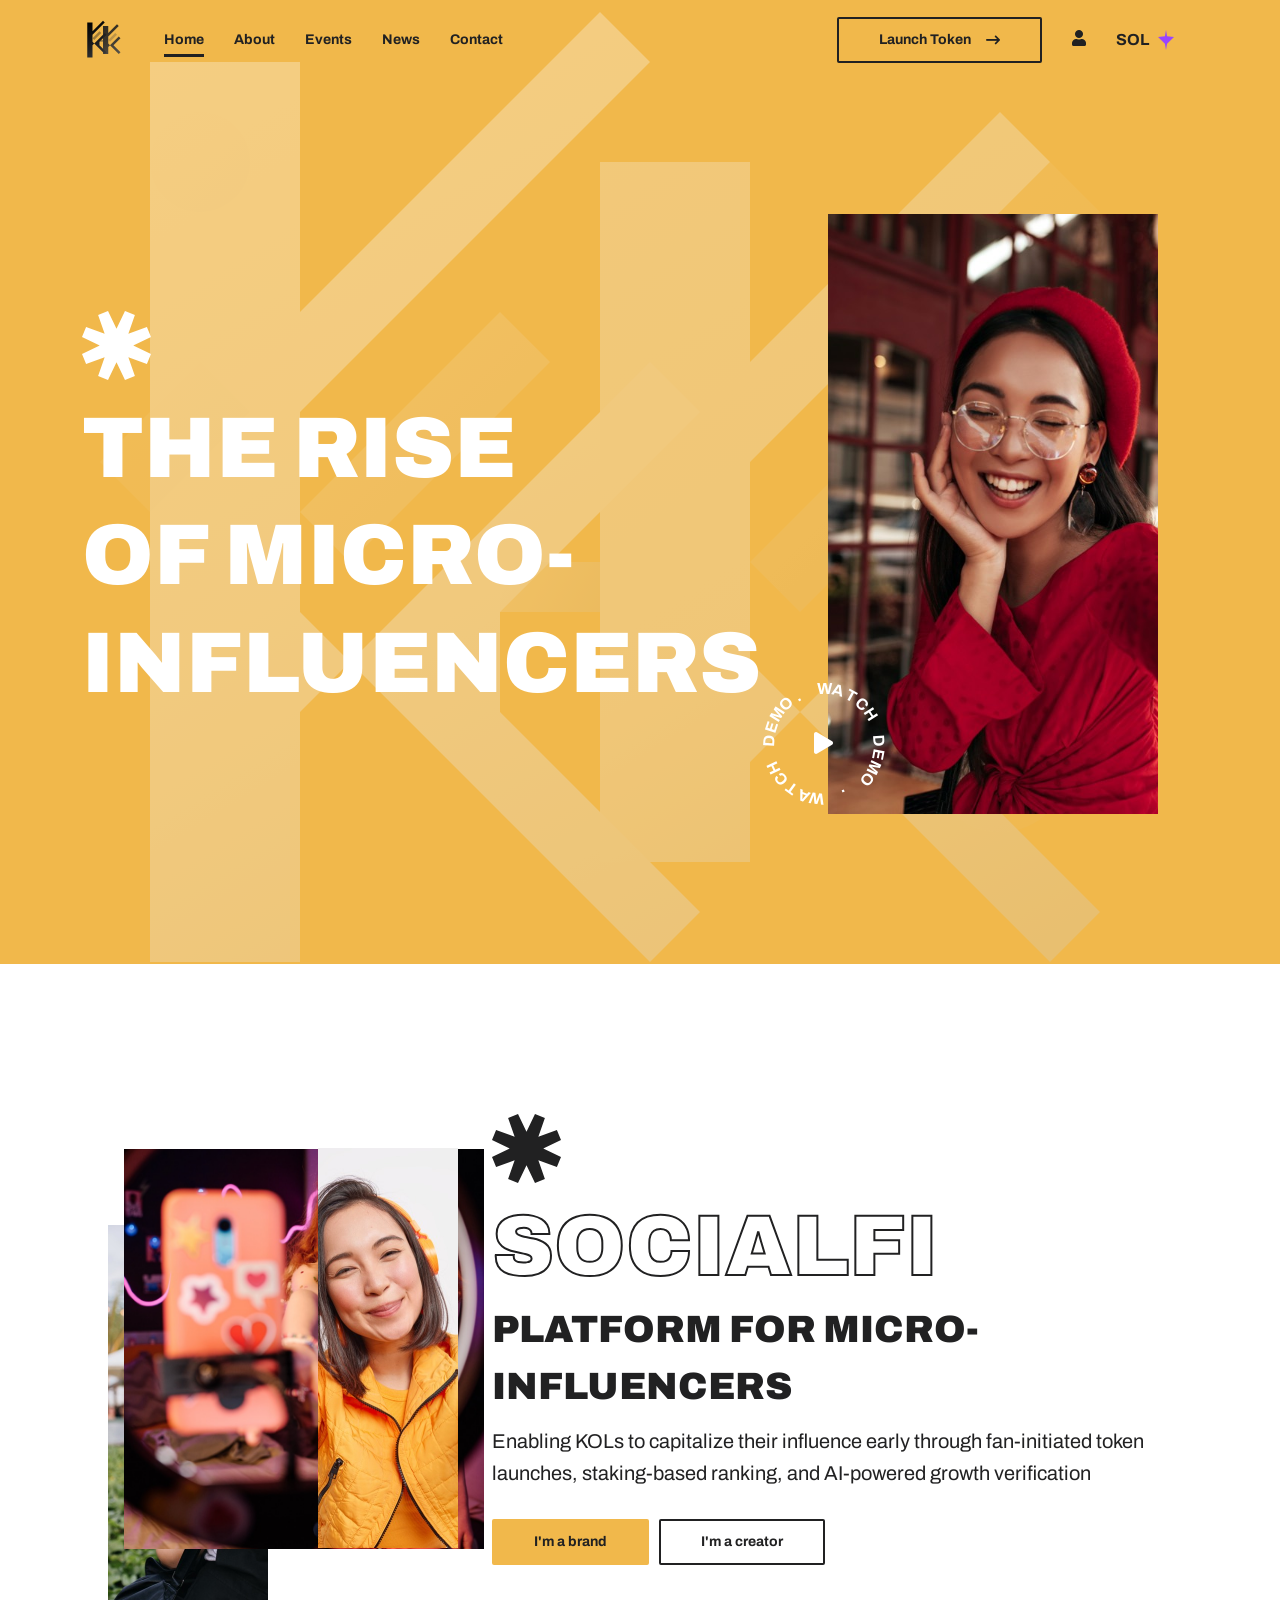
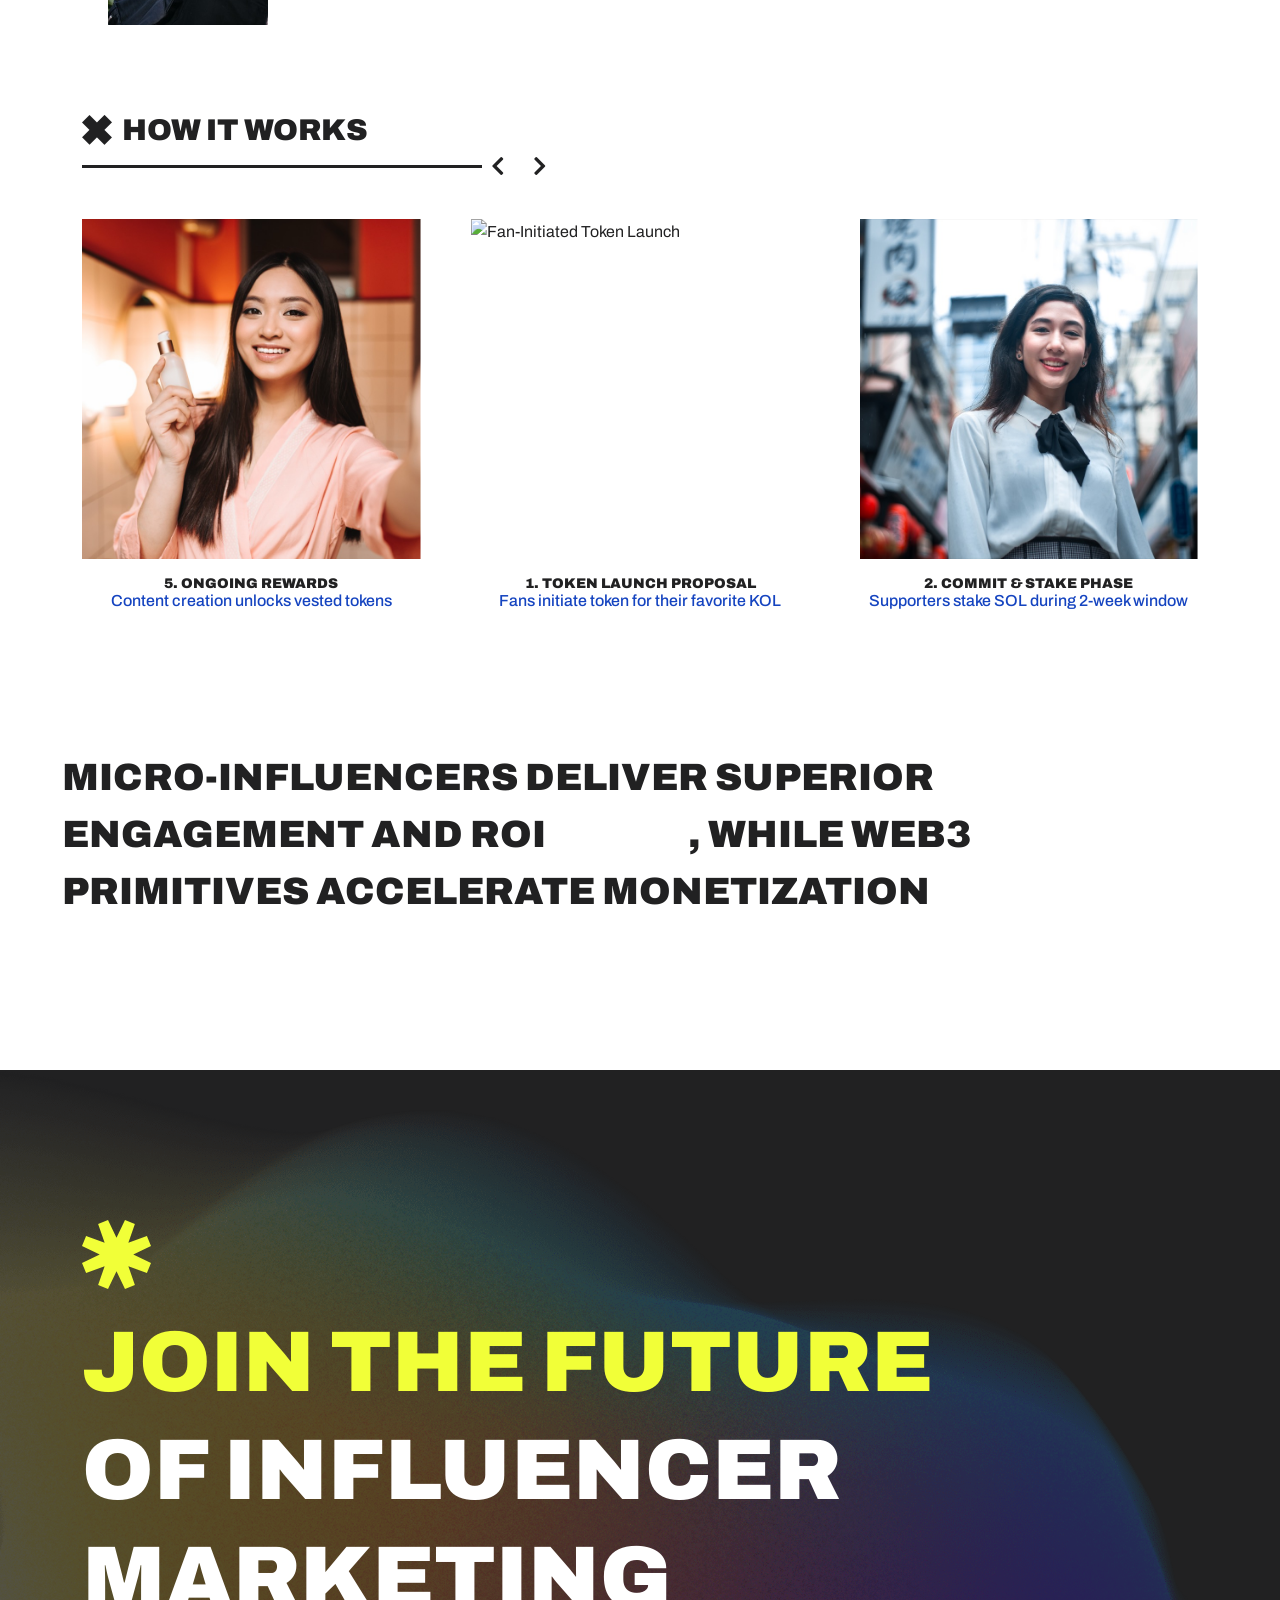
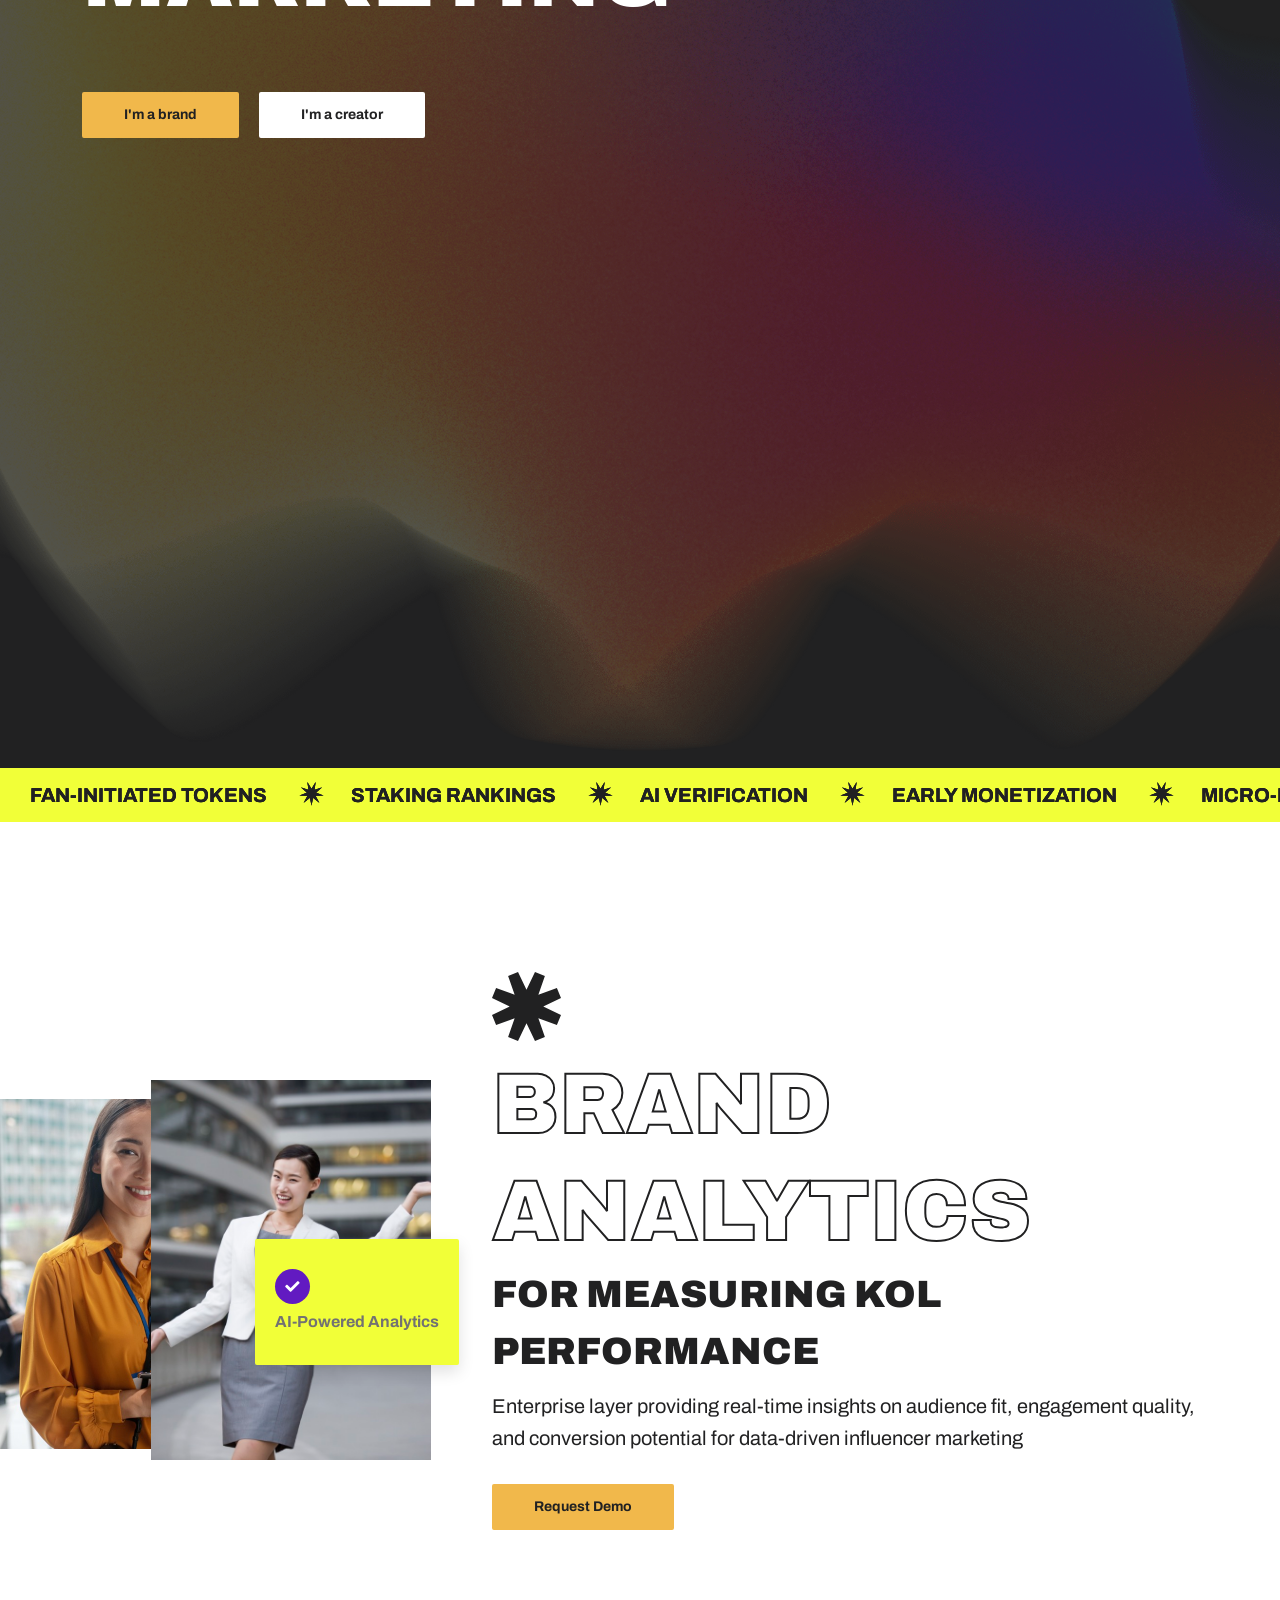
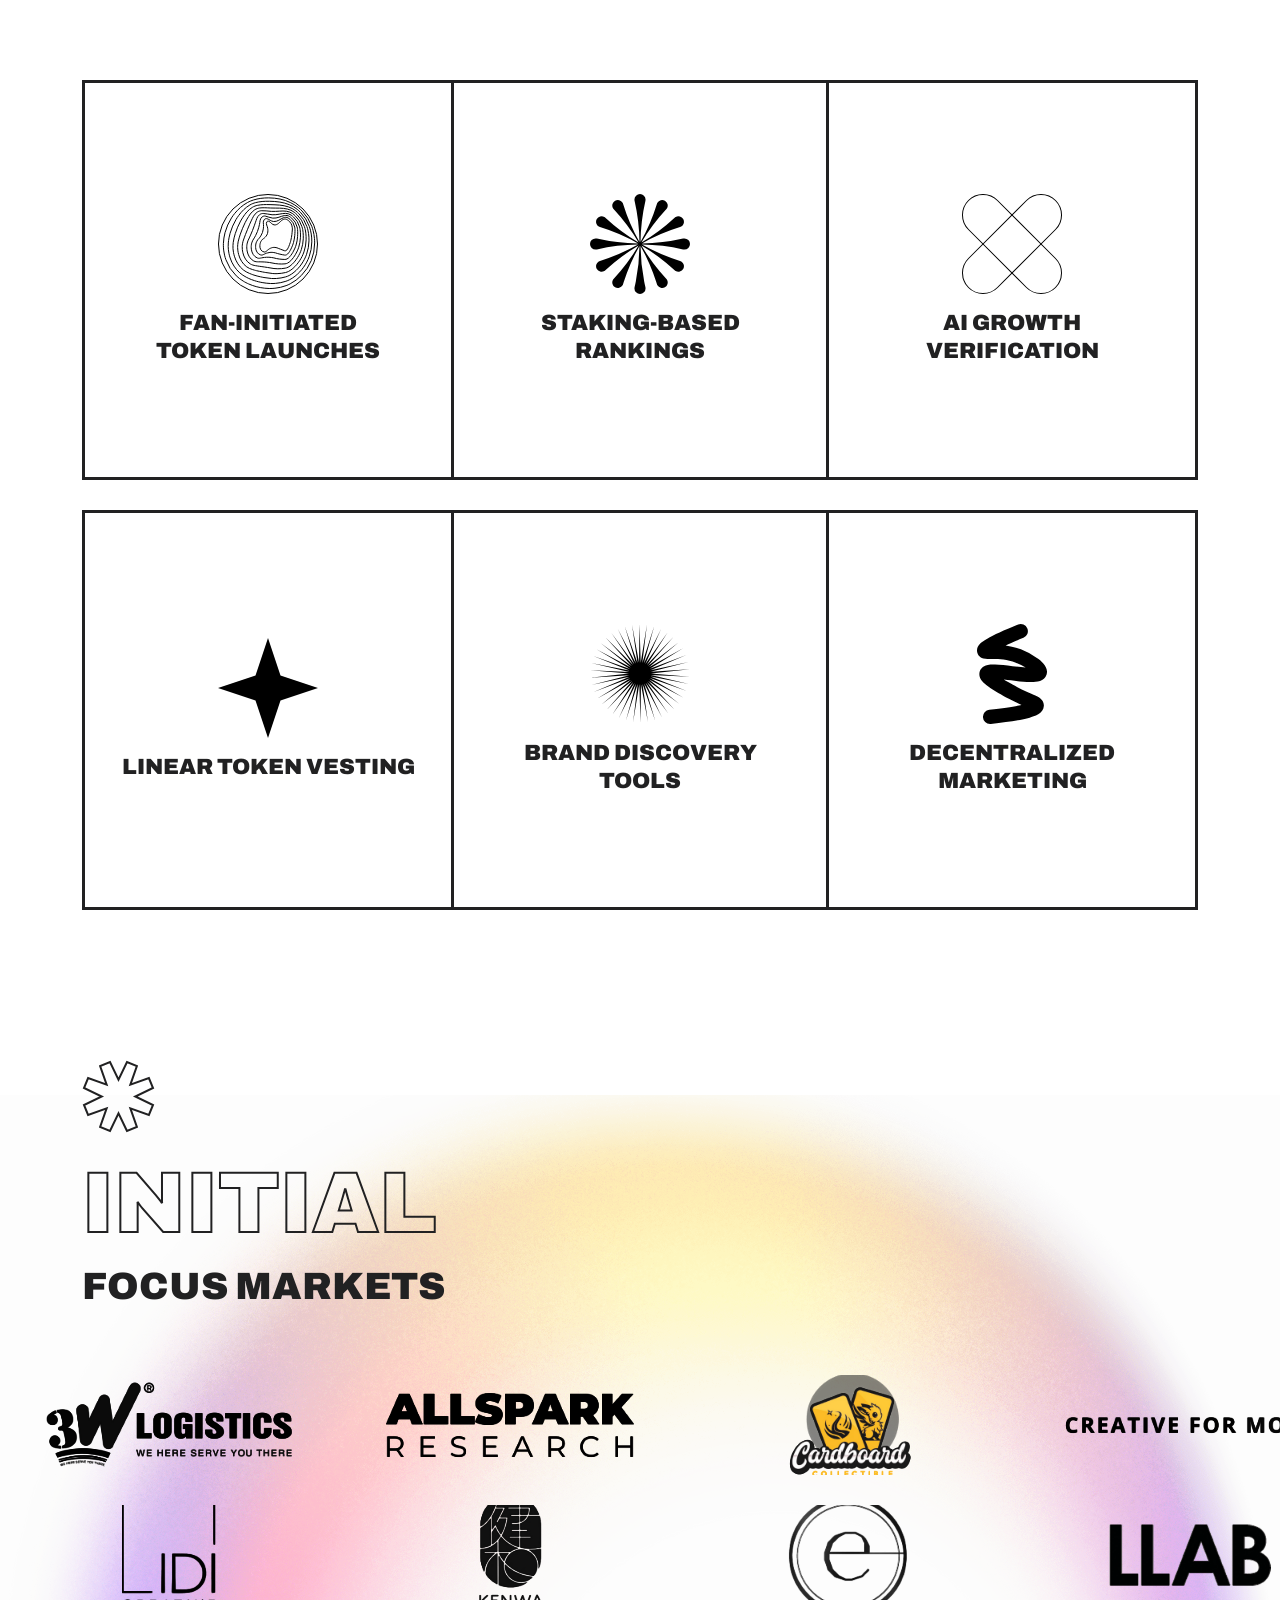
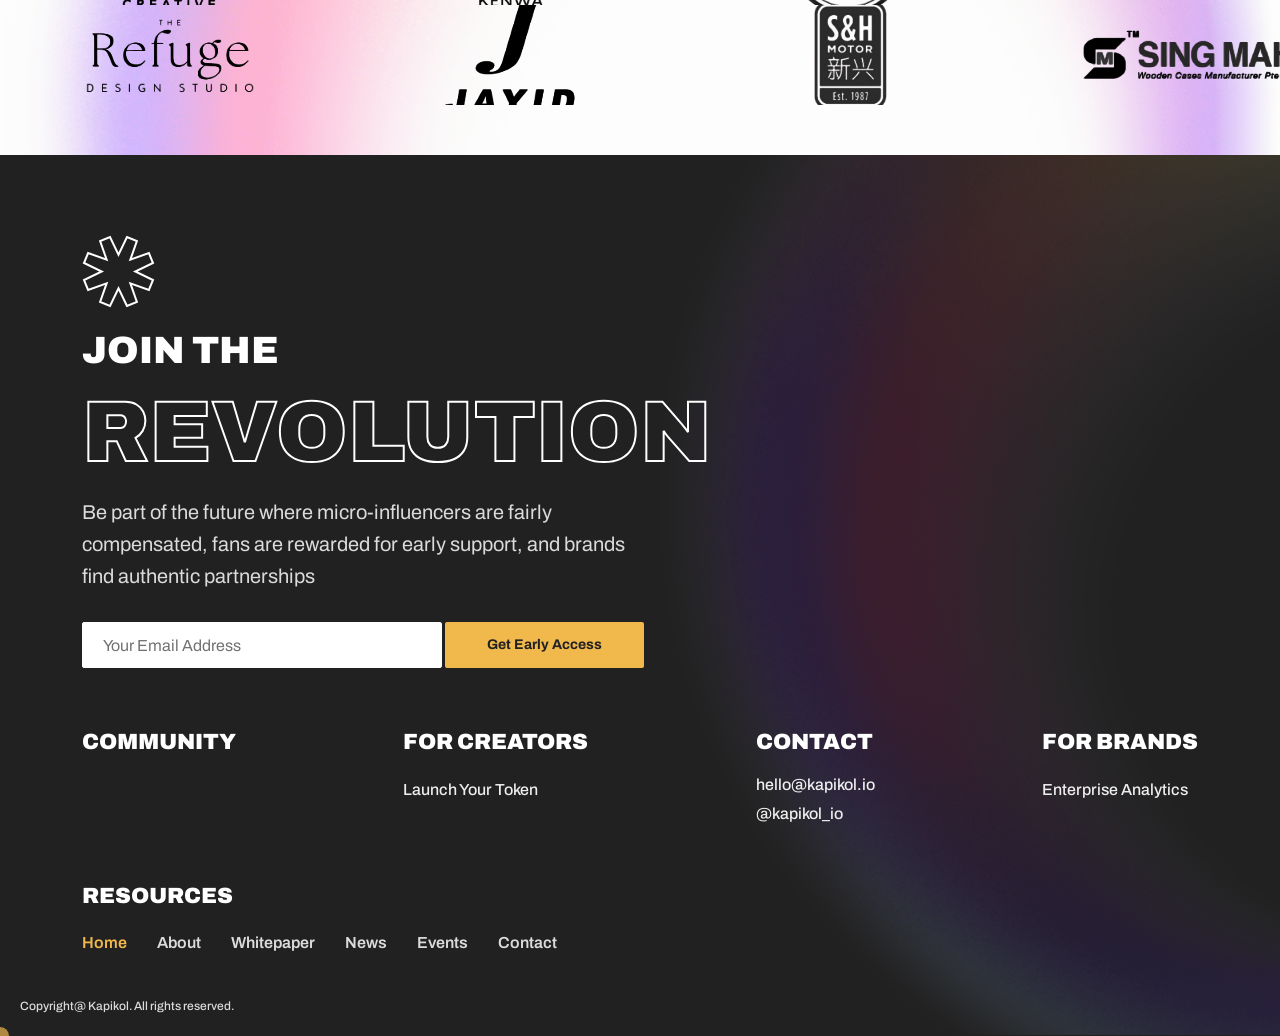
==== commit 99499ba5: "Merge branch 'main' of https://github.com/Sheis-DAO/kapikol-site" ====
--- a/index.html
+++ b/index.html
@@ -4,18 +4,32 @@
         <meta charset="UTF-8" />
         <meta name="viewport" content="width=device-width, initial-scale=1.0, minimum-scale=1.0" />
         <meta http-equiv="X-UA-Compatible" content="ie=edge" />
+        <meta name="description" content="Kapikol - Early Capitalization of Micro-Influence. SocialFi platform for micro-influencers with fan-initiated token launches, staking-based rankings, and AI-powered growth verification." />
+        <meta name="robots" content="index, follow" />
+        <link rel="canonical" href="https://kapikol.io/" />
         <title>Kapikol - Early Capitalization of Micro-Influence</title>
-        <link rel="stylesheet preload" as="style" href="css/preload.min.css" />
-        <link rel="stylesheet preload" as="style" href="css/icomoon.css" />
-        <link rel="stylesheet preload" as="style" href="css/libs.min.css" />
-        <link rel="stylesheet" href="css/index.min.css" />
+        <link rel="preload" href="svg/logo--black.svg" as="image" />
+        <link rel="preload" href="img/creator_3.jpg" as="image" />
+        <link rel="preload" href="js/common.min.js" as="script" />
+        <link rel="preload" href="js/index.min.js" as="script" />
+        <link rel="preload" href="css/index.min.css" as="style" onload="this.onload=null;this.rel='stylesheet'" />
+        <link rel="preload" href="css/libs.min.css" as="style" onload="this.onload=null;this.rel='stylesheet'" />
+        <link rel="preload" href="css/icomoon.css" as="style" onload="this.onload=null;this.rel='stylesheet'" />
+        <link rel="preload" href="css/preload.min.css" as="style" onload="this.onload=null;this.rel='stylesheet'" />
+        <link rel="stylesheet" href="css/custom.css" />
+        <noscript>
+            <link rel="stylesheet" href="css/index.min.css" />
+            <link rel="stylesheet" href="css/libs.min.css" />
+            <link rel="stylesheet" href="css/icomoon.css" />
+            <link rel="stylesheet" href="css/preload.min.css" />
+        </noscript>
     </head>
     <body>
         <header class="header" data-page="home" data-page-parent="home">
             <div class="header_bg">
                 <picture>
                     <source data-srcset="img/gradients/10.webp" srcset="img/gradients/10.webp" type="image/webp" />
-                    <img class="lazy" data-src="img/gradients/10.png" src="img/gradients/10.png" alt="media" />
+                    <img class="lazy" data-src="img/gradients/10.png" src="img/gradients/10.png" alt="media" loading="lazy" width="1920" height="1080" />
                 </picture>
             </div>
             <div class="container d-flex">
@@ -62,10 +76,7 @@
                     <span class="header_user-preference">
                         SOL
                         <span class="header_user-preference_country">
-                            <picture>
-                                <source data-srcset="img/placeholder.jpg" srcset="img/placeholder.jpg" type="image/webp" />
-                                <img class="lazy" data-src="img/placeholder.jpg" src="img/placeholder.jpg" alt="Solana" />
-                            </picture>
+                            <img src="[data-uri]" alt="Solana" width="24" height="24" />
                         </span>
                     </span>
                 </div>
@@ -106,7 +117,7 @@
                         <span class="hero_media-img">
                             <picture>
                                 <source data-srcset="img/creator_3.jpg" srcset="img/creator_3.jpg" type="image/jpeg" />
-                                <img class="lazy" data-src="img/creator_3.jpg" src="img/creator_3.jpg" alt="Micro-Influencer Creator" />
+                                <img class="lazy" data-src="img/creator_3.jpg" src="img/creator_3.jpg" alt="Micro-Influencer Creator" loading="lazy" width="400" height="600" />
                             </picture>
                         </span>
 
@@ -148,19 +159,19 @@
                         <div class="features_media-item youtube laxY" data-aos="zoom-in" data-aos-duration="600">
                             <picture>
                                 <source data-srcset="img/creator_2.jpg" srcset="img/creator_2.jpg" type="image/jpeg" />
-                                <img class="lazy" data-src="img/creator_2.jpg" src="img/creator_2.jpg" alt="YouTube Content Creator" />
+                                <img class="lazy" data-src="img/creator_2.jpg" src="img/creator_2.jpg" alt="YouTube Content Creator" loading="lazy" width="300" height="400" />
                             </picture>
                         </div>
                         <div class="features_media-item stories" data-aos="zoom-in" data-aos-duration="600">
                             <picture>
                                 <source data-srcset="img/creator_5.jpg" srcset="img/creator_5.jpg" type="image/jpeg" />
-                                <img class="lazy" data-src="img/creator_5.jpg" src="img/creator_5.jpg" alt="Stories Creator" />
+                                <img class="lazy" data-src="img/creator_5.jpg" src="img/creator_5.jpg" alt="Stories Creator" loading="lazy" width="300" height="400" />
                             </picture>
                         </div>
                         <div class="features_media-item post laxYinvert" data-aos="zoom-in" data-aos-duration="600">
                             <picture>
                                 <source data-srcset="img/creator_7.jpg" srcset="img/creator_7.jpg" type="image/jpeg" />
-                                <img class="lazy" data-src="img/creator_7.jpg" src="img/creator_7.jpg" alt="Social Media Posts" />
+                                <img class="lazy" data-src="img/creator_7.jpg" src="img/creator_7.jpg" alt="Social Media Posts" loading="lazy" width="300" height="400" />
                             </picture>
                         </div>
                     </div>
@@ -217,7 +228,7 @@
                                     <div class="media" style="height: 200px; overflow: hidden;">
                                         <picture>
                                             <source data-srcset="img/launch_token.JPG" srcset="img/launch_token.JPG" type="image/jpeg" />
-                                            <img class="lazy" data-src="img/launch_token.JPG" src="img/launch_token.JPG" alt="Fan-Initiated Token Launch" style="width: 100%; height: 100%; object-fit: cover;" />
+                                            <img class="lazy" data-src="img/launch_token.JPG" src="img/launch_token.JPG" alt="Fan-Initiated Token Launch" style="width: 100%; height: 100%; object-fit: cover;" loading="lazy" width="400" height="200" />
                                         </picture>
                                     </div>
                                     <div class="main">
@@ -229,7 +240,7 @@
                                     <div class="media" style="height: 200px; overflow: hidden;">
                                         <picture>
                                             <source data-srcset="img/commit_and_stake.jpg" srcset="img/commit_and_stake.jpg" type="image/jpeg" />
-                                            <img class="lazy" data-src="img/commit_and_stake.jpg" src="img/commit_and_stake.jpg" alt="Commit and Stake Phase" style="width: 100%; height: 100%; object-fit: cover;" />
+                                            <img class="lazy" data-src="img/commit_and_stake.jpg" src="img/commit_and_stake.jpg" alt="Commit and Stake Phase" style="width: 100%; height: 100%; object-fit: cover;" loading="lazy" width="400" height="200" />
                                         </picture>
                                     </div>
                                     <div class="main">
@@ -241,7 +252,7 @@
                                     <div class="media" style="height: 200px; overflow: hidden;">
                                         <picture>
                                             <source data-srcset="img/verification.jpg" srcset="img/verification.jpg" type="image/jpeg" />
-                                            <img class="lazy" data-src="img/verification.jpg" src="img/verification.jpg" alt="Creator Verification" style="width: 100%; height: 100%; object-fit: cover;" />
+                                            <img class="lazy" data-src="img/verification.jpg" src="img/verification.jpg" alt="Creator Verification" style="width: 100%; height: 100%; object-fit: cover;" loading="lazy" width="400" height="200" />
                                         </picture>
                                     </div>
                                     <div class="main">
@@ -253,7 +264,7 @@
                                     <div class="media" style="height: 200px; overflow: hidden;">
                                         <picture>
                                             <source data-srcset="img/token_generation.jpg" srcset="img/token_generation.jpg" type="image/jpeg" />
-                                            <img class="lazy" data-src="img/token_generation.jpg" src="img/token_generation.jpg" alt="Automated Token Generation" style="width: 100%; height: 100%; object-fit: cover;" />
+                                            <img class="lazy" data-src="img/token_generation.jpg" src="img/token_generation.jpg" alt="Automated Token Generation" style="width: 100%; height: 100%; object-fit: cover;" loading="lazy" width="400" height="200" />
                                         </picture>
                                     </div>
                                     <div class="main">
@@ -265,7 +276,7 @@
                                     <div class="media" style="height: 200px; overflow: hidden;">
                                         <picture>
                                             <source data-srcset="img/creator_8.jpg" srcset="img/creator_8.jpg" type="image/jpeg" />
-                                            <img class="lazy" data-src="img/creator_8.jpg" src="img/creator_8.jpg" alt="Creator Rewards" style="width: 100%; height: 100%; object-fit: cover;" />
+                                            <img class="lazy" data-src="img/creator_8.jpg" src="img/creator_8.jpg" alt="Creator Rewards" style="width: 100%; height: 100%; object-fit: cover;" loading="lazy" width="400" height="200" />
                                         </picture>
                                     </div>
                                     <div class="main">
@@ -286,22 +297,13 @@
                         Micro-influencers deliver superior engagement and ROI
                         <span class="emoji">
                             <span class="emoji_item" data-aos="zoom-in" data-aos-duration="600">
-                                <picture>
-                                    <source data-srcset="img/placeholder.jpg" srcset="img/placeholder.jpg" type="image/webp" />
-                                    <img class="lazy" data-src="img/placeholder.jpg" src="img/placeholder.jpg" alt="fire" />
-                                </picture>
+                                🔥
                             </span>
                             <span class="emoji_item" data-aos="zoom-in" data-aos-duration="600">
-                                <picture>
-                                    <source data-srcset="img/placeholder.jpg" srcset="img/placeholder.jpg" type="image/webp" />
-                                    <img class="lazy" data-src="img/placeholder.jpg" src="img/placeholder.jpg" alt="fire" />
-                                </picture>
+                                🚀
                             </span>
                             <span class="emoji_item" data-aos="zoom-in" data-aos-duration="600">
-                                <picture>
-                                    <source data-srcset="img/placeholder.jpg" srcset="img/placeholder.jpg" type="image/webp" />
-                                    <img class="lazy" data-src="img/placeholder.jpg" src="img/placeholder.jpg" alt="fire" />
-                                </picture>
+                                💎
                             </span>
                             ,
                         </span>
@@ -362,7 +364,7 @@
                         <div class="cta_media-item cta_media-item--secondary laxY" data-aos="fade-in">
                             <picture>
                                 <source data-srcset="img/successful_business_woman.jpg" srcset="img/successful_business_woman.jpg" type="image/jpeg" />
-                                <img class="lazy" data-src="img/successful_business_woman.jpg" src="img/successful_business_woman.jpg" alt="Brand Analytics Dashboard" />
+                                <img class="lazy" data-src="img/successful_business_woman.jpg" src="img/successful_business_woman.jpg" alt="Brand Analytics Dashboard" loading="lazy" width="400" height="600" />
                             </picture>
                         </div>
                     </div>
@@ -390,13 +392,13 @@
                         <div class="features_media-item dashboard" data-aos="zoom-in" data-aos-duration="600">
                             <picture>
                                 <source data-srcset="img/dark_hair_business_woman.jpg" srcset="img/dark_hair_business_woman.jpg" type="image/jpeg" />
-                                <img class="lazy" data-src="img/dark_hair_business_woman.jpg" src="img/dark_hair_business_woman.jpg" alt="Enterprise Analytics Dashboard" />
+                                <img class="lazy" data-src="img/dark_hair_business_woman.jpg" src="img/dark_hair_business_woman.jpg" alt="Enterprise Analytics Dashboard" loading="lazy" width="300" height="400" />
                             </picture>
                         </div>
                         <div class="features_media-item preview" data-aos="zoom-in" data-aos-duration="600">
                             <picture>
                                 <source data-srcset="img/happy_business_woman.jpg" srcset="img/happy_business_woman.jpg" type="image/jpeg" />
-                                <img class="lazy" data-src="img/happy_business_woman.jpg" src="img/happy_business_woman.jpg" alt="Brand Campaign Analytics" />
+                                <img class="lazy" data-src="img/happy_business_woman.jpg" src="img/happy_business_woman.jpg" alt="Brand Campaign Analytics" loading="lazy" width="300" height="400" />
                             </picture>
                         </div>
                         <div class="features_media-item element laxYinvert" data-aos="zoom-in" data-aos-duration="600">
@@ -451,6 +453,9 @@
                                             data-src="img/creator_7.jpg"
                                             src="img/creator_7.jpg"
                                             alt="Token Launches"
+                                            loading="lazy"
+                                            width="400"
+                                            height="300"
                                         />
                                     </picture>
                                     <span class="content_bg-overlay"></span>
@@ -486,6 +491,9 @@
                                             data-src="img/creator_8.jpg"
                                             src="img/creator_8.jpg"
                                             alt="Staking Rankings"
+                                            loading="lazy"
+                                            width="400"
+                                            height="300"
                                         />
                                     </picture>
                                     <span class="content_bg-overlay"></span>
@@ -521,6 +529,9 @@
                                             data-src="img/creator_9.jpg"
                                             src="img/creator_9.jpg"
                                             alt="AI Verification"
+                                            loading="lazy"
+                                            width="400"
+                                            height="300"
                                         />
                                     </picture>
                                     <span class="content_bg-overlay"></span>
@@ -556,6 +567,9 @@
                                             data-src="img/creator_10.JPG"
                                             src="img/creator_10.JPG"
                                             alt="Token Vesting"
+                                            loading="lazy"
+                                            width="400"
+                                            height="300"
                                         />
                                     </picture>
                                     <span class="content_bg-overlay"></span>
@@ -588,9 +602,12 @@
                                         />
                                         <img
                                             class="lazy"
-                                            data-src="img/creator_10.JPG"
-                                            src="img/creator_10.JPG"
+                                            data-src="img/creator_1.JPG"
+                                            src="img/creator_1.JPG"
                                             alt="Brand Tools"
+                                            loading="lazy"
+                                            width="400"
+                                            height="300"
                                         />
                                     </picture>
                                     <span class="content_bg-overlay"></span>
@@ -626,6 +643,9 @@
                                             data-src="img/happy_business_woman.jpg"
                                             src="img/happy_business_woman.jpg"
                                             alt="Decentralized Marketing"
+                                            loading="lazy"
+                                            width="400"
+                                            height="300"
                                         />
                                     </picture>
                                     <span class="content_bg-overlay"></span>
@@ -671,24 +691,32 @@
                 </div>
                 <div class="brands_list">
                     <div class="brands_list-row">
-                        <img class="brands_list-row_item" src="svg/brands/01.svg" alt="media" />
-                        <img class="brands_list-row_item" src="svg/brands/02.svg" alt="media" />
-                        <img class="brands_list-row_item" src="svg/brands/03.svg" alt="media" />
-                        <img class="brands_list-row_item" src="svg/brands/04.svg" alt="media" />
-                        <img class="brands_list-row_item" src="svg/brands/05.svg" alt="media" />
-                        <img class="brands_list-row_item" src="svg/brands/06.svg" alt="media" />
-                        <img class="brands_list-row_item" src="svg/brands/12.svg" alt="media" />
-                        <img class="brands_list-row_item" src="svg/brands/04.svg" alt="media" />
+                        <img class="brands_list-row_item" src="img/logos/1.png" alt="Brand Partner" />
+                        <img class="brands_list-row_item" src="img/logos/2.png" alt="Brand Partner" />
+                        <img class="brands_list-row_item" src="img/logos/3.png" alt="Brand Partner" />
+                        <img class="brands_list-row_item" src="img/logos/4.png" alt="Brand Partner" />
+                        <img class="brands_list-row_item" src="img/logos/5.png" alt="Brand Partner" />
+                        <img class="brands_list-row_item" src="img/logos/6.png" alt="Brand Partner" />
+                        <img class="brands_list-row_item" src="img/logos/7.png" alt="Brand Partner" />
+                        <img class="brands_list-row_item" src="img/logos/8.png" alt="Brand Partner" />
                     </div>
                     <div class="brands_list-row">
-                        <img class="brands_list-row_item" src="svg/brands/08.svg" alt="media" />
-                        <img class="brands_list-row_item" src="svg/brands/07.svg" alt="media" />
-                        <img class="brands_list-row_item" src="svg/brands/09.svg" alt="media" />
-                        <img class="brands_list-row_item" src="svg/brands/10.svg" alt="media" />
-                        <img class="brands_list-row_item" src="svg/brands/11.svg" alt="media" />
-                        <img class="brands_list-row_item" src="svg/brands/12.svg" alt="media" />
-                        <img class="brands_list-row_item" src="svg/brands/01.svg" alt="media" />
-                        <img class="brands_list-row_item" src="svg/brands/09.svg" alt="media" />
+                        <img class="brands_list-row_item" src="img/logos/9.png" alt="Brand Partner" />
+                        <img class="brands_list-row_item" src="img/logos/10.png" alt="Brand Partner" />
+                        <img class="brands_list-row_item" src="img/logos/11.png" alt="Brand Partner" />
+                        <img class="brands_list-row_item" src="img/logos/12.png" alt="Brand Partner" />
+                        <img class="brands_list-row_item" src="img/logos/13.png" alt="Brand Partner" />
+                        <img class="brands_list-row_item" src="img/logos/14.png" alt="Brand Partner" />
+                        <img class="brands_list-row_item" src="img/logos/15.png" alt="Brand Partner" />
+                        <img class="brands_list-row_item" src="img/logos/16.png" alt="Brand Partner" />
+                    </div>
+                    <div class="brands_list-row">
+                        <img class="brands_list-row_item" src="img/logos/17.png" alt="Brand Partner" />
+                        <img class="brands_list-row_item" src="img/logos/18.png" alt="Brand Partner" />
+                        <img class="brands_list-row_item" src="img/logos/19.png" alt="Brand Partner" />
+                        <img class="brands_list-row_item" src="img/logos/20.png" alt="Brand Partner" />
+                        <img class="brands_list-row_item" src="img/logos/21.png" alt="Brand Partner" />
+                        <img class="brands_list-row_item" src="img/logos/22.png" alt="Brand Partner" />
                     </div>
                 </div>
             </section>
@@ -698,7 +726,7 @@
             <div class="footer_bg">
                 <picture>
                     <source data-srcset="img/gradients/10.webp" srcset="img/gradients/10.webp" type="image/webp" />
-                    <img class="lazy" data-src="img/gradients/10.jpg" src="img/gradients/10.jpg" alt="media" />
+                    <img class="lazy" data-src="img/gradients/10.png" src="img/gradients/10.png" alt="media" loading="lazy" width="1920" height="1080" />
                 </picture>
             </div>
             <div class="container">
@@ -799,94 +827,12 @@
             </div>
             <p class="footer_copy">Copyright@ <span id="currentYear"></span> Kapikol. All rights reserved.</p>
         </footer>
-        <!-- cart popup component start -->
-        <div class="cart_popup">
-            <div class="cart_popup-backdrop"></div>
-            <div class="cart_popup-helper">
-                <div class="cart_popup-wrapper">
-                    <div class="cart_popup-header d-flex flex-wrap justify-content-between align-items-center">
-                        <h4 class="success"><i class="icon icon-check"></i> Token Added</h4>
-                        <span class="cartID">Wallet Connected</span>
-                        <p class="note">Your selected tokens are ready for staking</p>
-                    </div>
-                    <div class="cart_popup-main">
-                        <ul class="cart_popup-main_list">
-                            <li class="list-item">
-                                <div class="media">
-                                    <picture>
-                                        <source data-srcset="img/creator_8.jpg" srcset="img/creator_8.jpg" type="image/jpeg" />
-                                        <img class="lazy" data-src="img/creator_8.jpg" src="img/creator_8.jpg" alt="KOL Token" />
-                                    </picture>
-                                </div>
-                                <div class="main">
-                                    <div class="main_info">
-                                        <div class="wrapper">
-                                            <span class="main_info-label">Creator Token</span>
-                                            <a class="main_info-remove" href="#">
-                                                <span class="text">remove</span>
-                                                <i class="icon icon-close"></i>
-                                            </a>
-                                        </div>
-                                        <h6 class="main_info-title">@creator_name Token</h6>
-                                        <ul class="main_info-details">
-                                            <li>
-                                                <span class="property">Supply:</span>
-                                                <span class="value">10M</span>
-                                            </li>
-                                            <li>
-                                                <span class="property">Price:</span>
-                                                <span class="value">0.1 SOL</span>
-                                            </li>
-                                        </ul>
-                                        <div class="wrapper">
-                                            <div class="main_info-qty">
-                                                <span class="main_info-qty_label">Amount:</span>
-                                                <div class="qty">
-                                                    <span class="qty_minus control">
-                                                        <i class="icon-minus"></i>
-                                                    </span>
-                                                    <input class="qty_amount" type="number" readonly value="100" min="1" max="10000" hidden />
-                                                    <span class="qty_amount-display"></span>
-                                                    <span class="qty_plus control">
-                                                        <i class="icon-plus"></i>
-                                                    </span>
-                                                </div>
-                                            </div>
-                                            <span class="main_info-price">10 SOL</span>
-                                        </div>
-                                    </div>
-                                </div>
-                            </li>
-                        </ul>
-                    </div>
-                    <div class="cart_popup-footer">
-                        <div class="cart_popup-footer_summary d-flex flex-column">
-                            <div class="subtotal">
-                                <span class="subtotal_title">Total Stake</span>
-                                <span class="subtotal_sum">10 SOL</span>
-                            </div>
-                            <div class="total h6">
-                                <span class="total_title">Est. Tokens</span>
-                                <span class="total_sum">100 TOKENS</span>
-                            </div>
-                        </div>
-                        <div class="cart_popup-footer_action d-flex">
-                            <a class="btn btn--black" href="#">View Details</a>
-                            <a class="btn btn--accent btn--hover-black" href="#">Stake Now</a>
-                        </div>
-                        <p class="note">Staking will lock your SOL for the prelaunch period</p>
-                    </div>
-                </div>
-            </div>
-        </div>
-        <!-- cart popup component end -->
         <button class="scrollTrigger" id="scrollTrigger"><i class="icon-to-top"></i></button>
-        <script id="www-widgetapi-script" src="https://s.ytimg.com/yts/jsbin/www-widgetapi-vflS50iB-/www-widgetapi.js" async=""></script>
-        <script src="https://www.youtube.com/player_api"></script>
-        <script src="js/common.min.js"></script>
-        <script src="js/lottie.min.js"></script>
-
-        <script src="js/index.min.js"></script>
-        <script src="js/ticker.min.js"></script>
+        <script id="www-widgetapi-script" src="https://s.ytimg.com/yts/jsbin/www-widgetapi-vflS50iB-/www-widgetapi.js" async></script>
+        <script src="https://www.youtube.com/player_api" async></script>
+        <script src="js/common.min.js" defer></script>
+        <script src="js/lottie.min.js" defer></script>
+        <script src="js/index.min.js" defer></script>
+        <script src="js/ticker.min.js" defer></script>
     </body>
 </html>
--- a/css/custom.css
+++ b/css/custom.css
@@ -0,0 +1,32 @@
+/**
+ * Custom styles for Kapikol
+ * Overrides for the Upcreators template
+ **/
+
+/* Make brand logos bigger */
+.brands_list-row img {
+    max-height: 120px !important;
+}
+
+/* Reduce padding after brands section */
+.brands.section {
+    padding-bottom: 40px !important;
+}
+
+/* Responsive adjustments for tablets and up */
+@media screen and (min-width: 767.98px) {
+    .brands_list-row img {
+        max-height: 140px !important;
+    }
+}
+
+/* Responsive adjustments for desktop */
+@media screen and (min-width: 1023.98px) {
+    .brands_list-row img {
+        max-height: 160px !important;
+    }
+
+    .brands.section {
+        padding-bottom: 50px !important;
+    }
+}
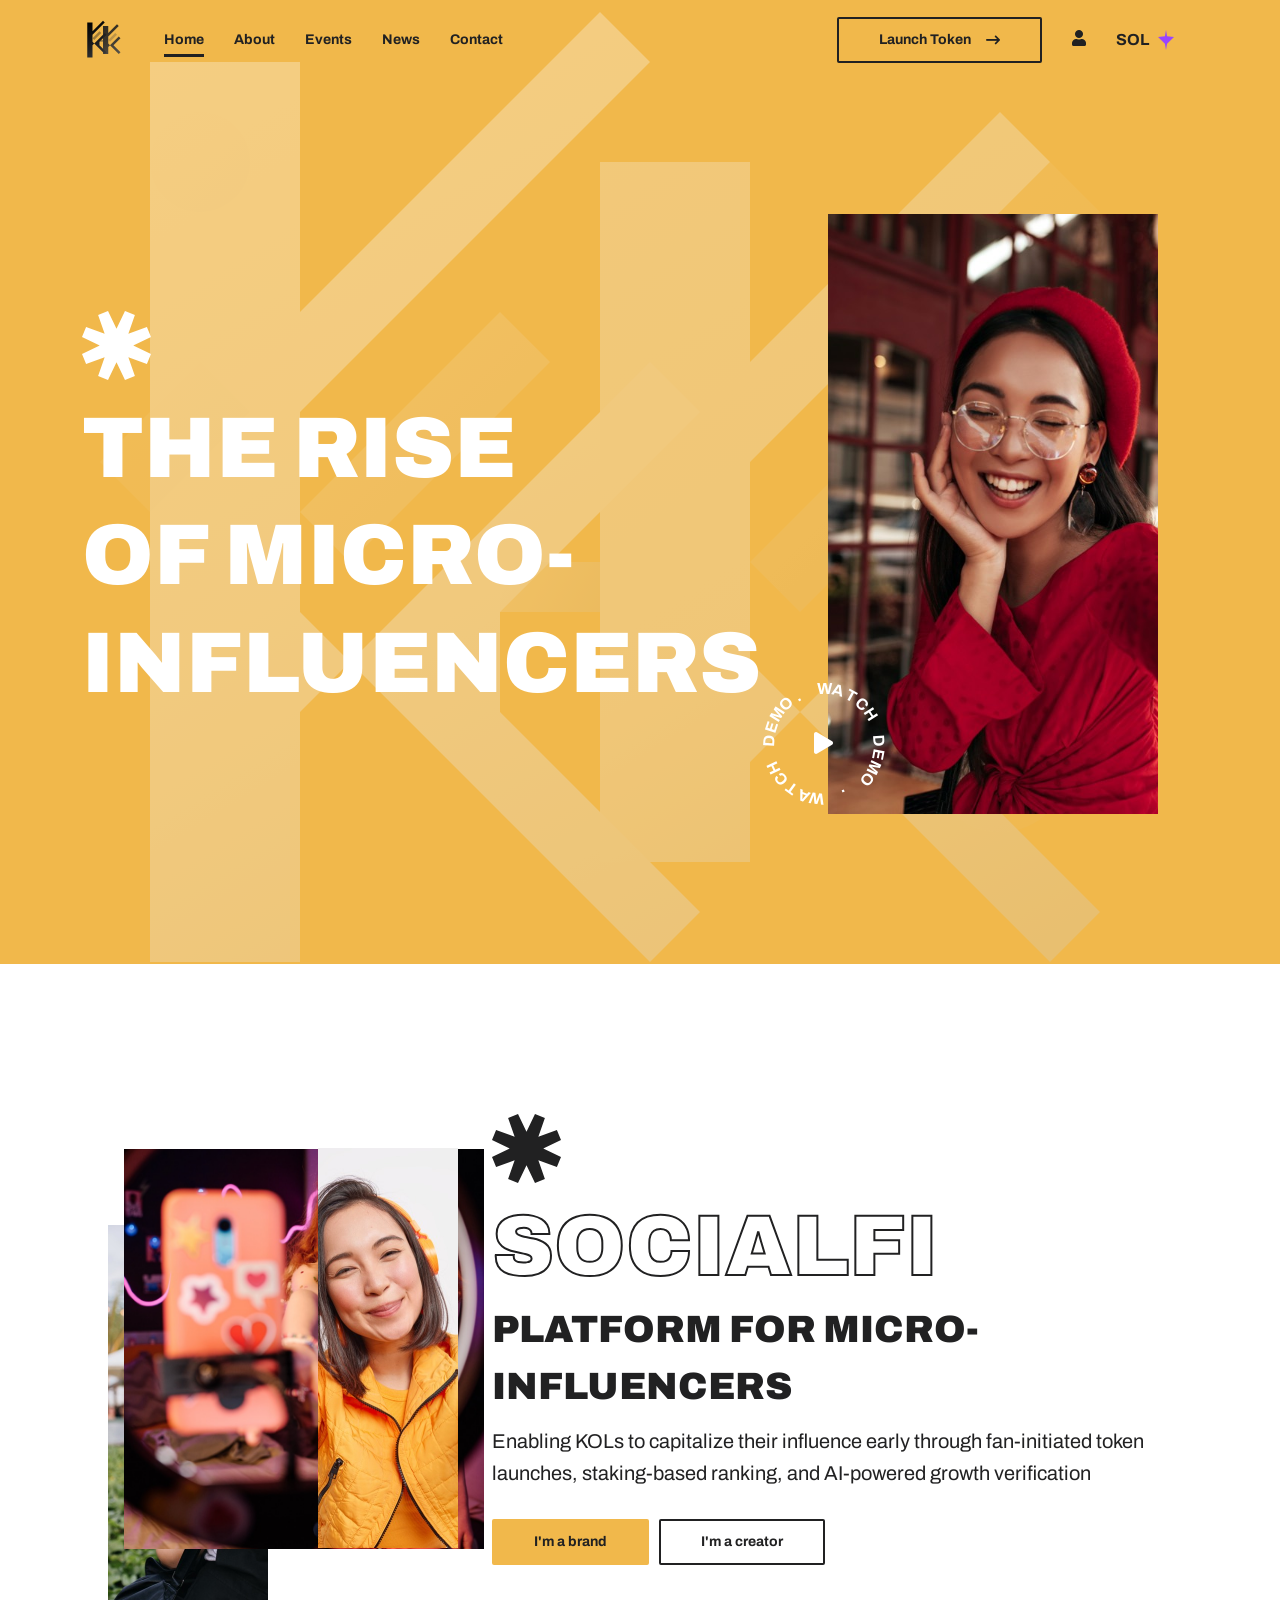
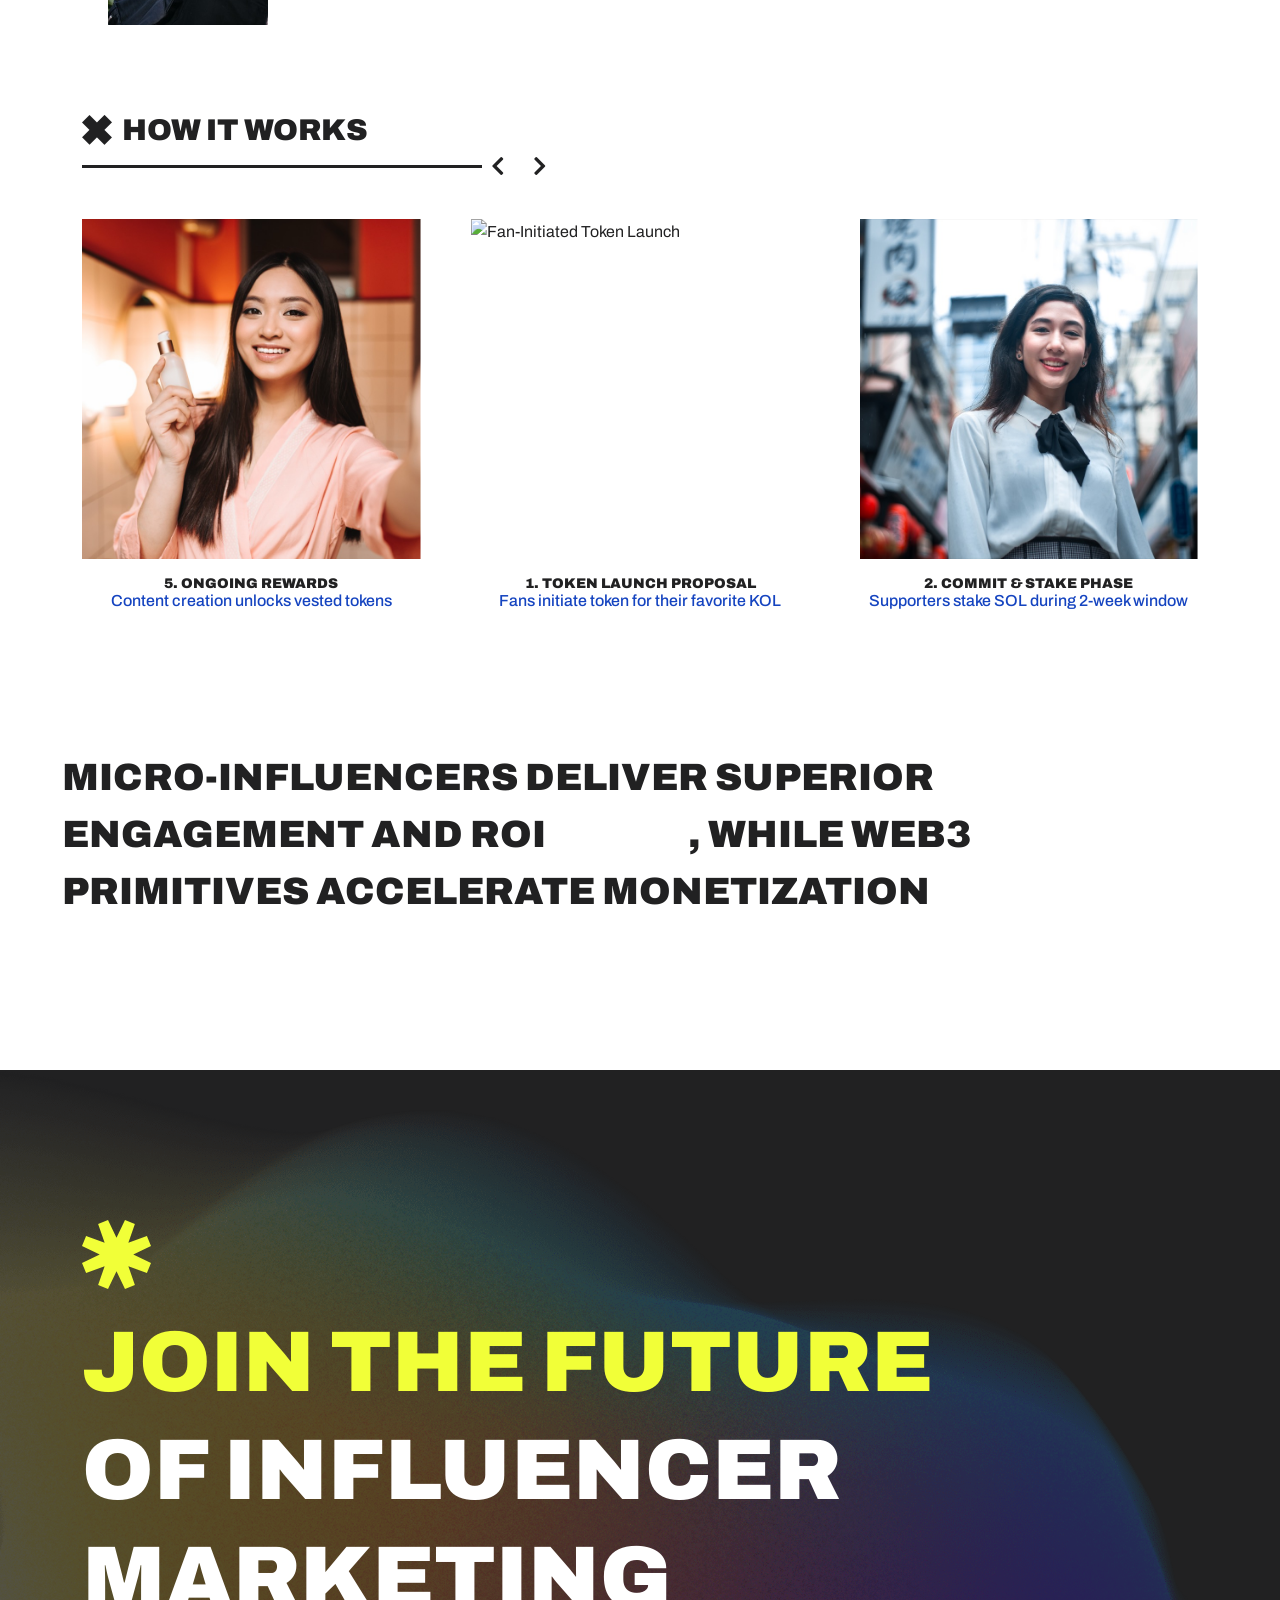
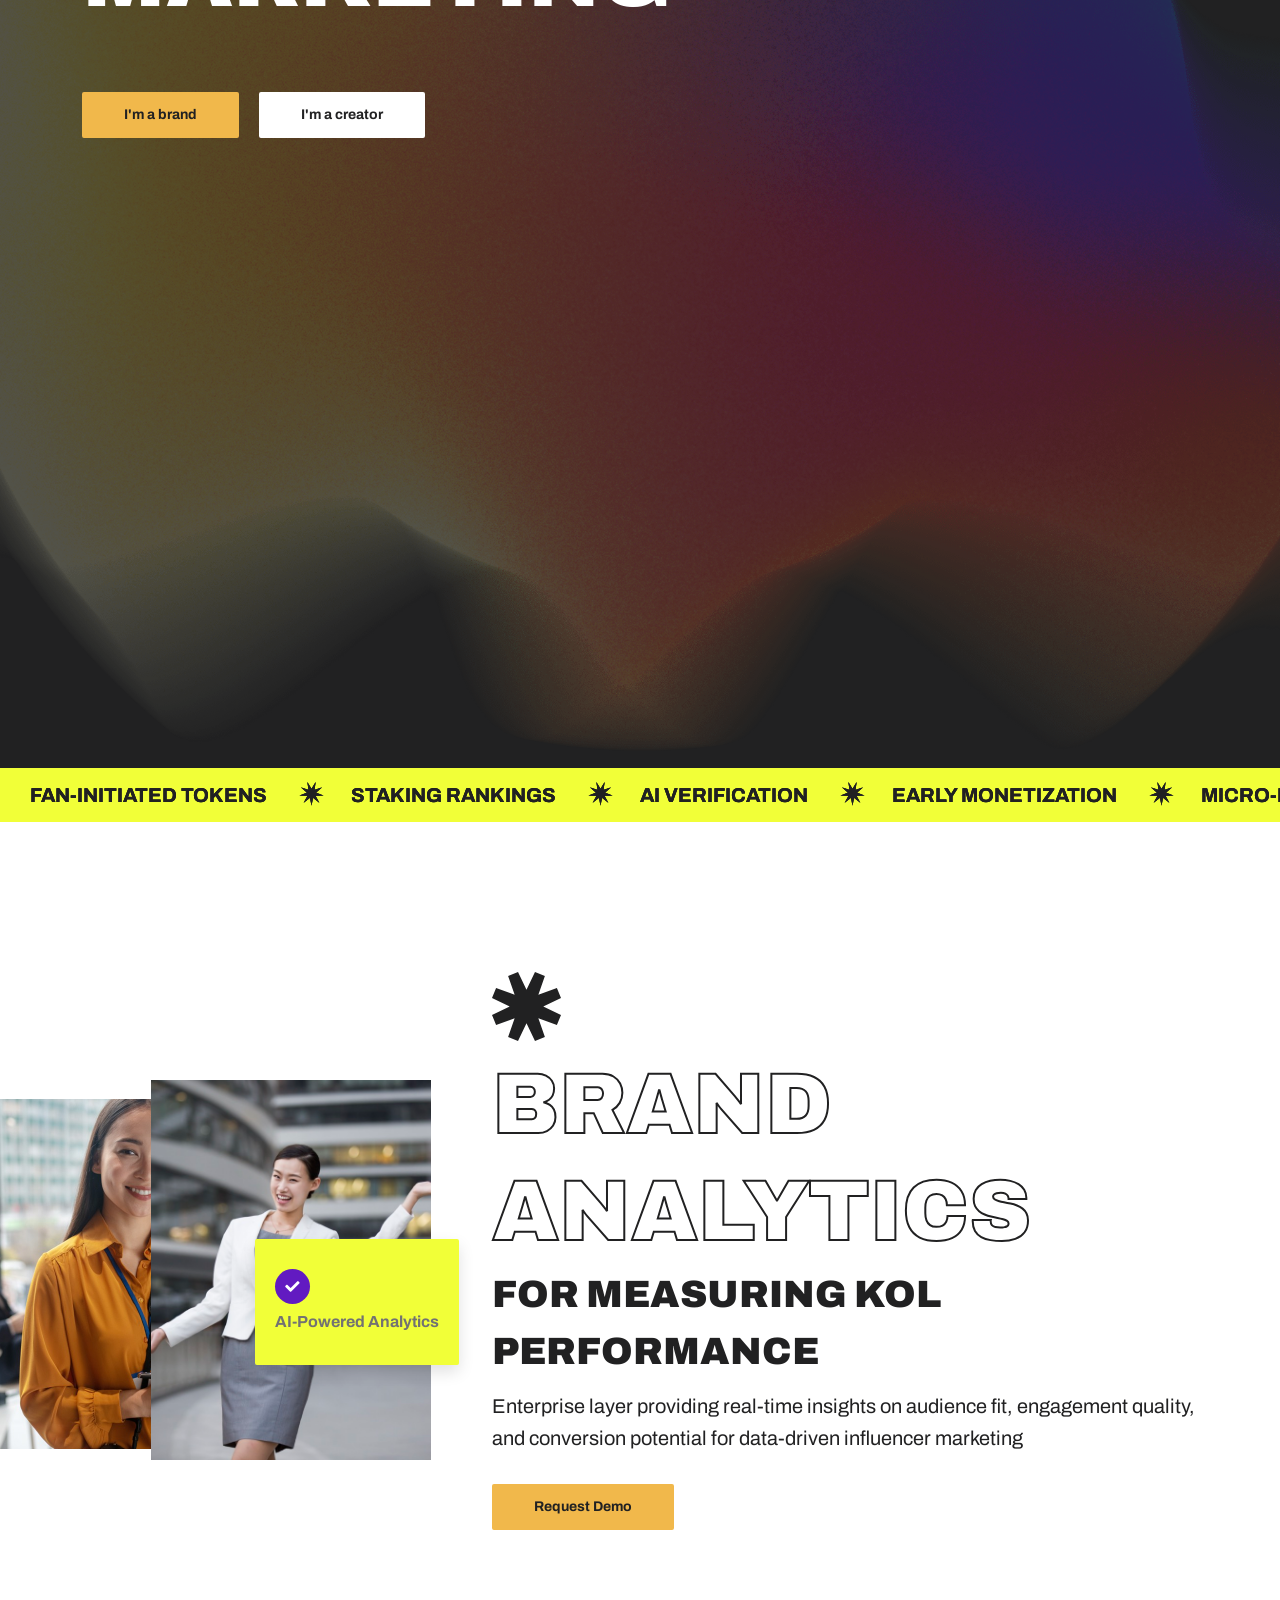
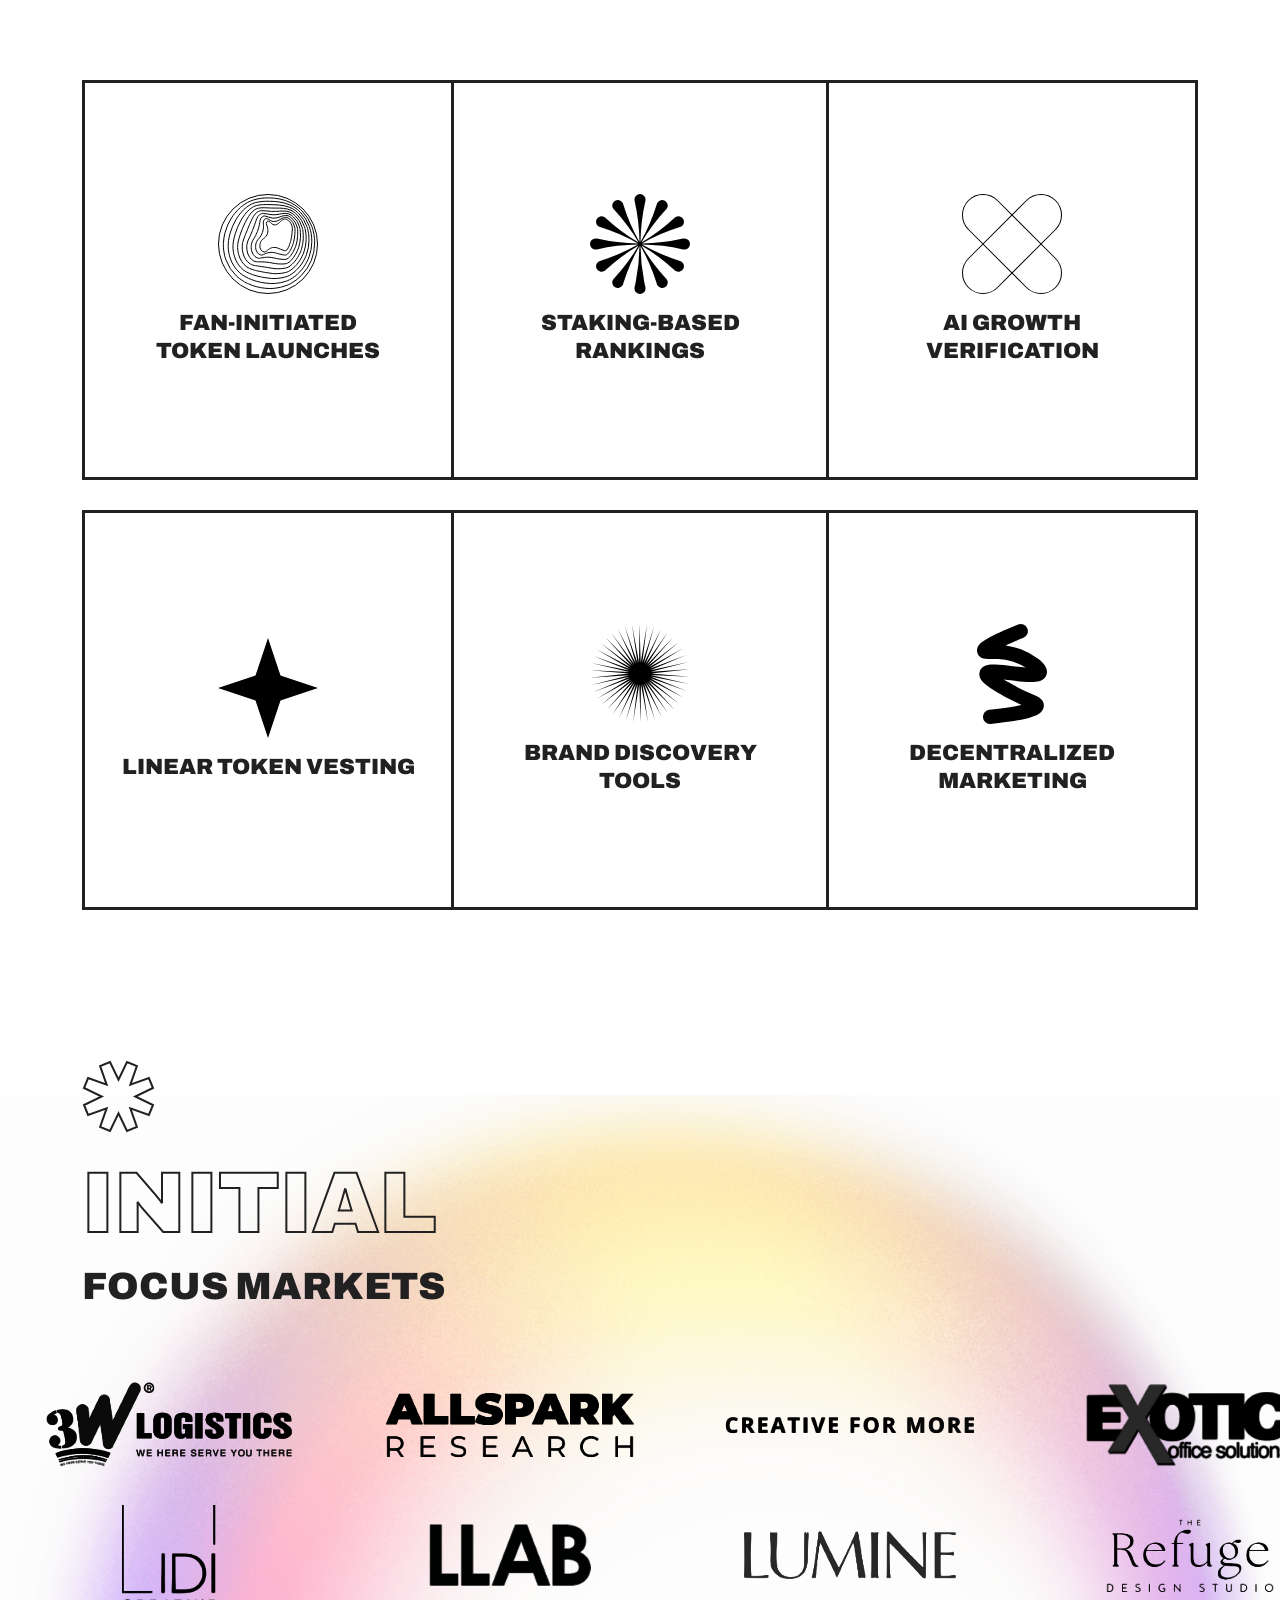
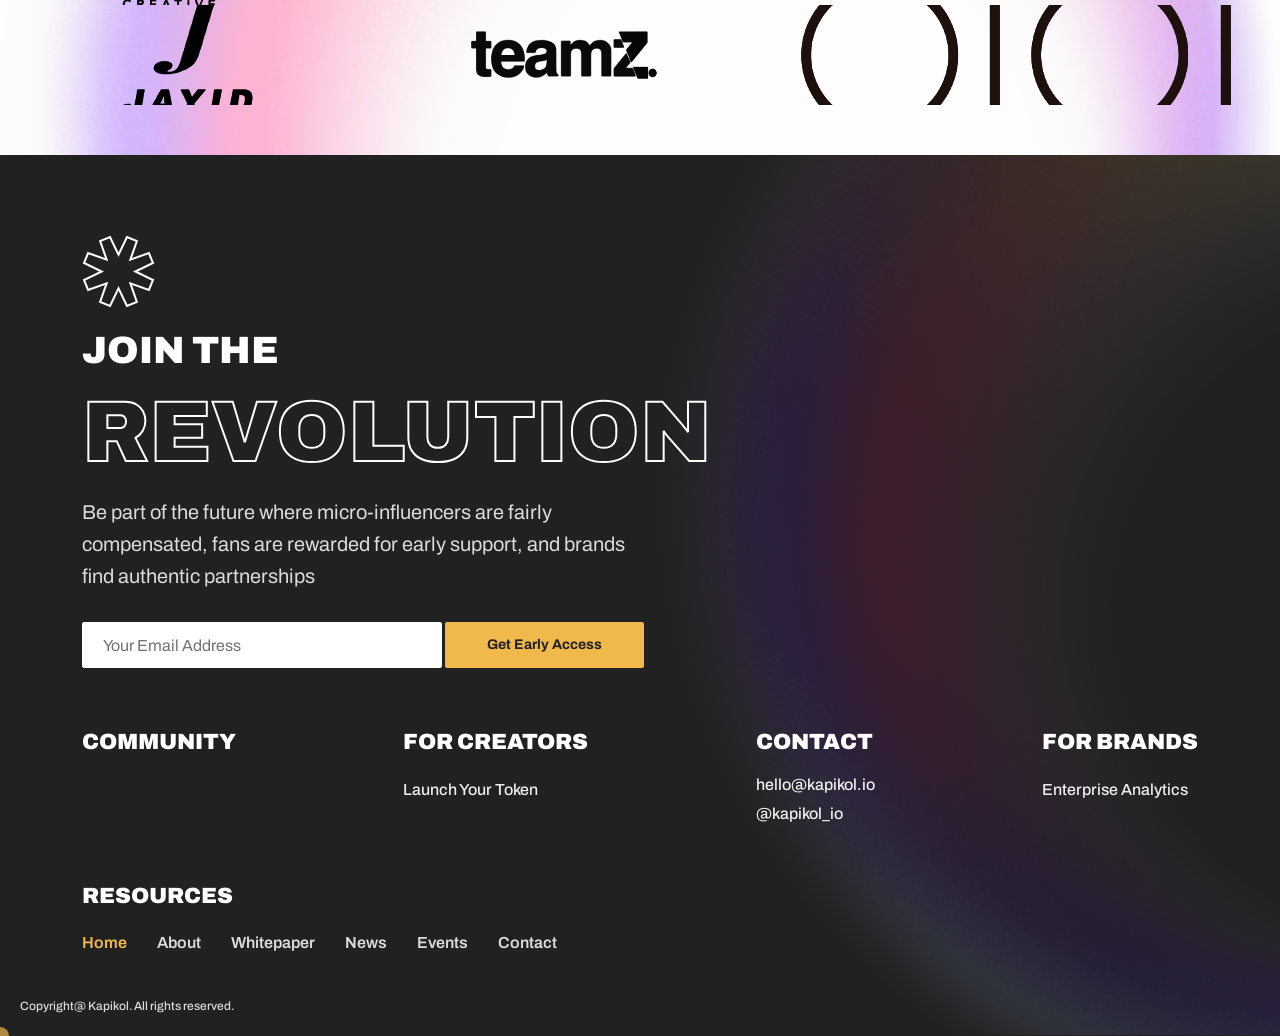
==== commit 1a307f06: "logos updated" ====
--- a/index.html
+++ b/index.html
@@ -693,30 +693,18 @@
                     <div class="brands_list-row">
                         <img class="brands_list-row_item" src="img/logos/1.png" alt="Brand Partner" />
                         <img class="brands_list-row_item" src="img/logos/2.png" alt="Brand Partner" />
-                        <img class="brands_list-row_item" src="img/logos/3.png" alt="Brand Partner" />
-                        <img class="brands_list-row_item" src="img/logos/4.png" alt="Brand Partner" />
-                        <img class="brands_list-row_item" src="img/logos/5.png" alt="Brand Partner" />
-                        <img class="brands_list-row_item" src="img/logos/6.png" alt="Brand Partner" />
-                        <img class="brands_list-row_item" src="img/logos/7.png" alt="Brand Partner" />
-                        <img class="brands_list-row_item" src="img/logos/8.png" alt="Brand Partner" />
+                        <img class="brands_list-row_item" src="img/logos/4.png" alt="Brand Partner" />                        <img class="brands_list-row_item" src="img/logos/6.png" alt="Brand Partner" />
                     </div>
                     <div class="brands_list-row">
                         <img class="brands_list-row_item" src="img/logos/9.png" alt="Brand Partner" />
-                        <img class="brands_list-row_item" src="img/logos/10.png" alt="Brand Partner" />
-                        <img class="brands_list-row_item" src="img/logos/11.png" alt="Brand Partner" />
                         <img class="brands_list-row_item" src="img/logos/12.png" alt="Brand Partner" />
-                        <img class="brands_list-row_item" src="img/logos/13.png" alt="Brand Partner" />
-                        <img class="brands_list-row_item" src="img/logos/14.png" alt="Brand Partner" />
                         <img class="brands_list-row_item" src="img/logos/15.png" alt="Brand Partner" />
-                        <img class="brands_list-row_item" src="img/logos/16.png" alt="Brand Partner" />
+                        <img class="brands_list-row_item" src="img/logos/17.png" alt="Brand Partner" />
                     </div>
                     <div class="brands_list-row">
-                        <img class="brands_list-row_item" src="img/logos/17.png" alt="Brand Partner" />
                         <img class="brands_list-row_item" src="img/logos/18.png" alt="Brand Partner" />
-                        <img class="brands_list-row_item" src="img/logos/19.png" alt="Brand Partner" />
-                        <img class="brands_list-row_item" src="img/logos/20.png" alt="Brand Partner" />
-                        <img class="brands_list-row_item" src="img/logos/21.png" alt="Brand Partner" />
                         <img class="brands_list-row_item" src="img/logos/22.png" alt="Brand Partner" />
+                        <img class="brands_list-row_item" src="img/logos/oioi.png" alt="Brand Partner" />
                     </div>
                 </div>
             </section>
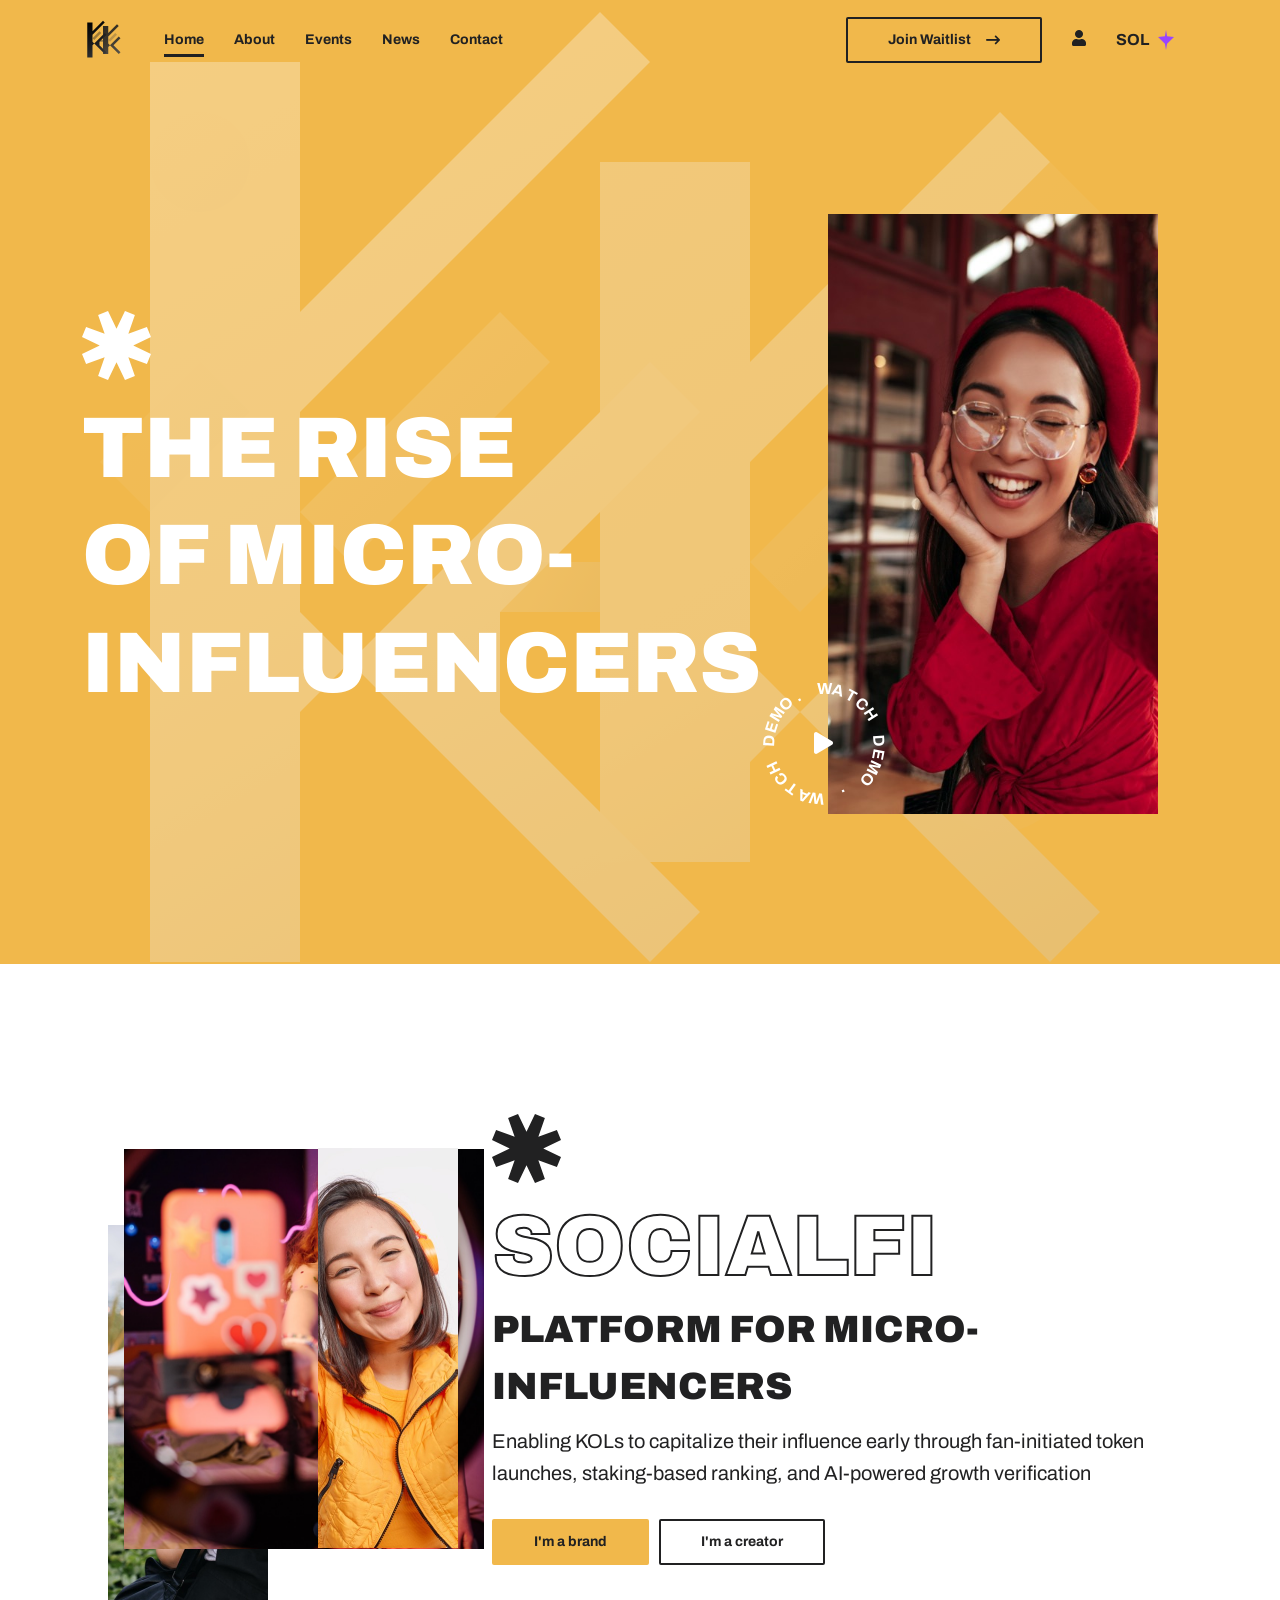
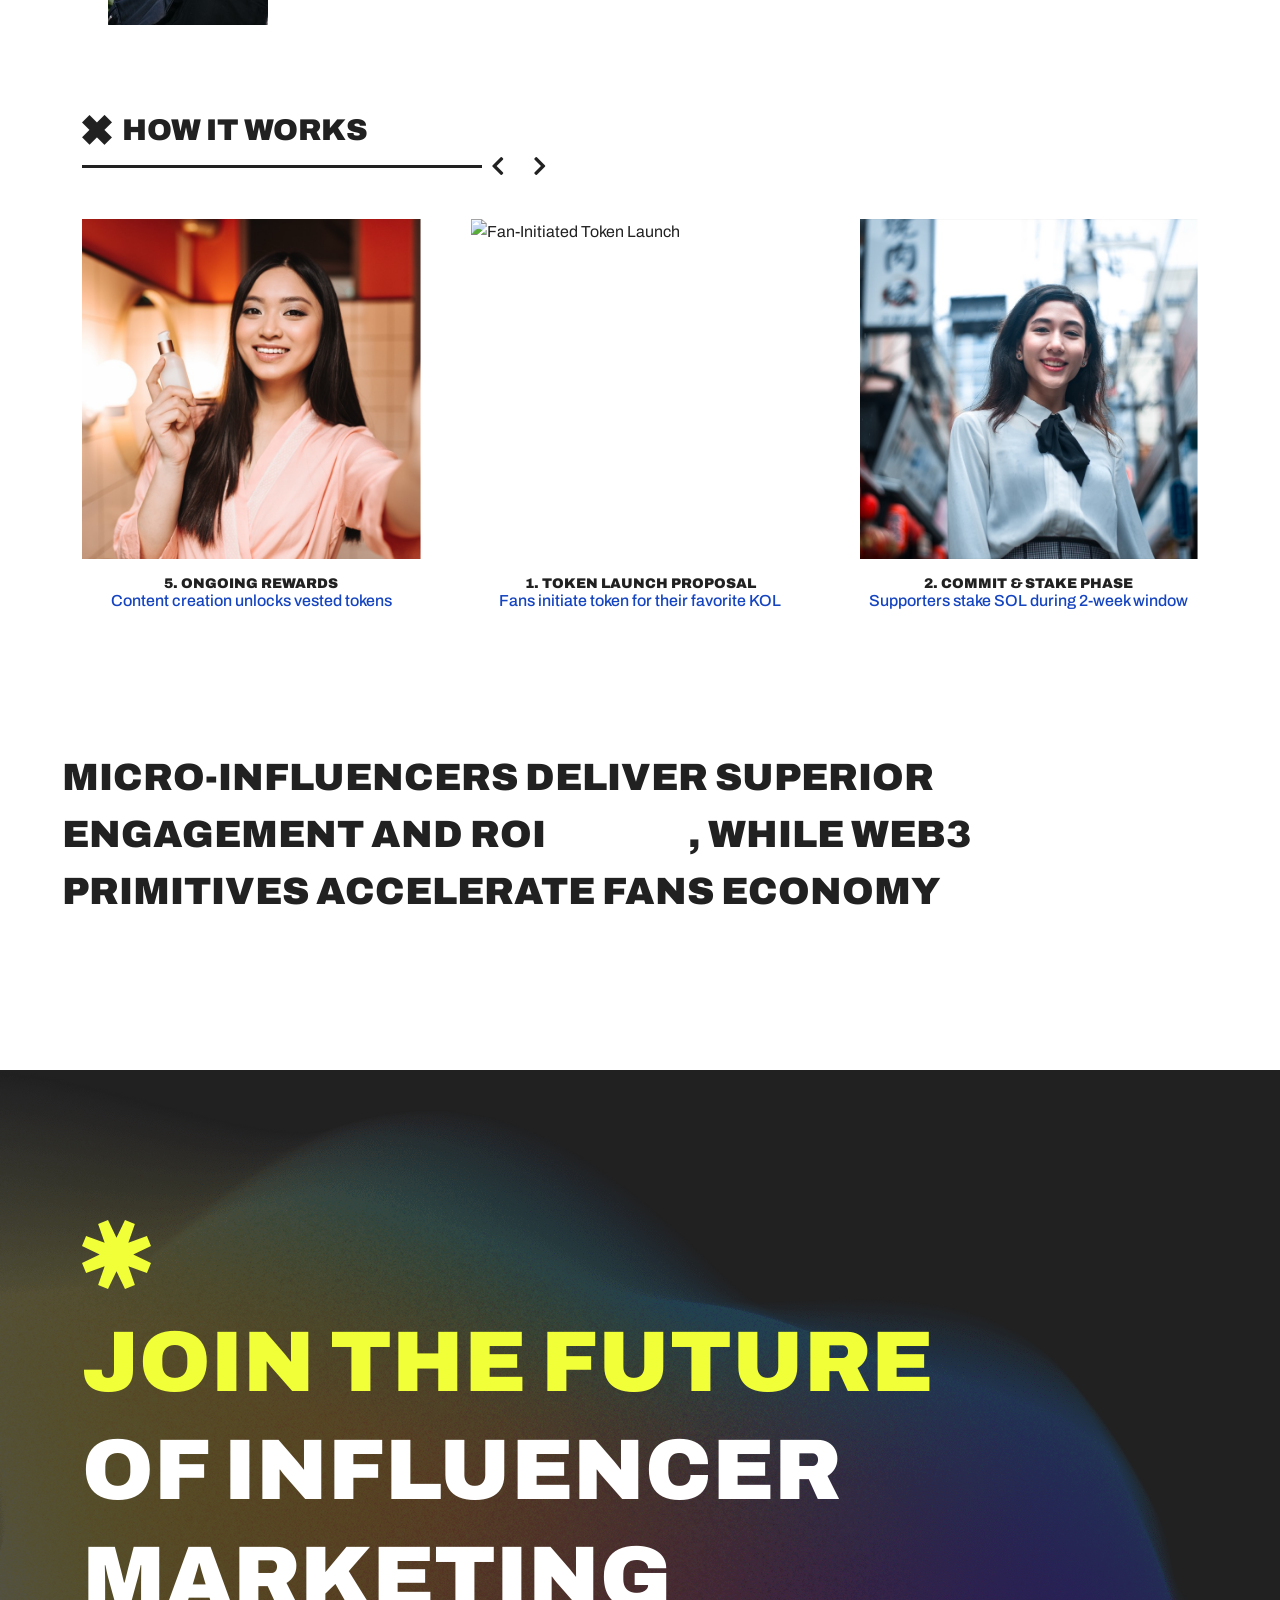
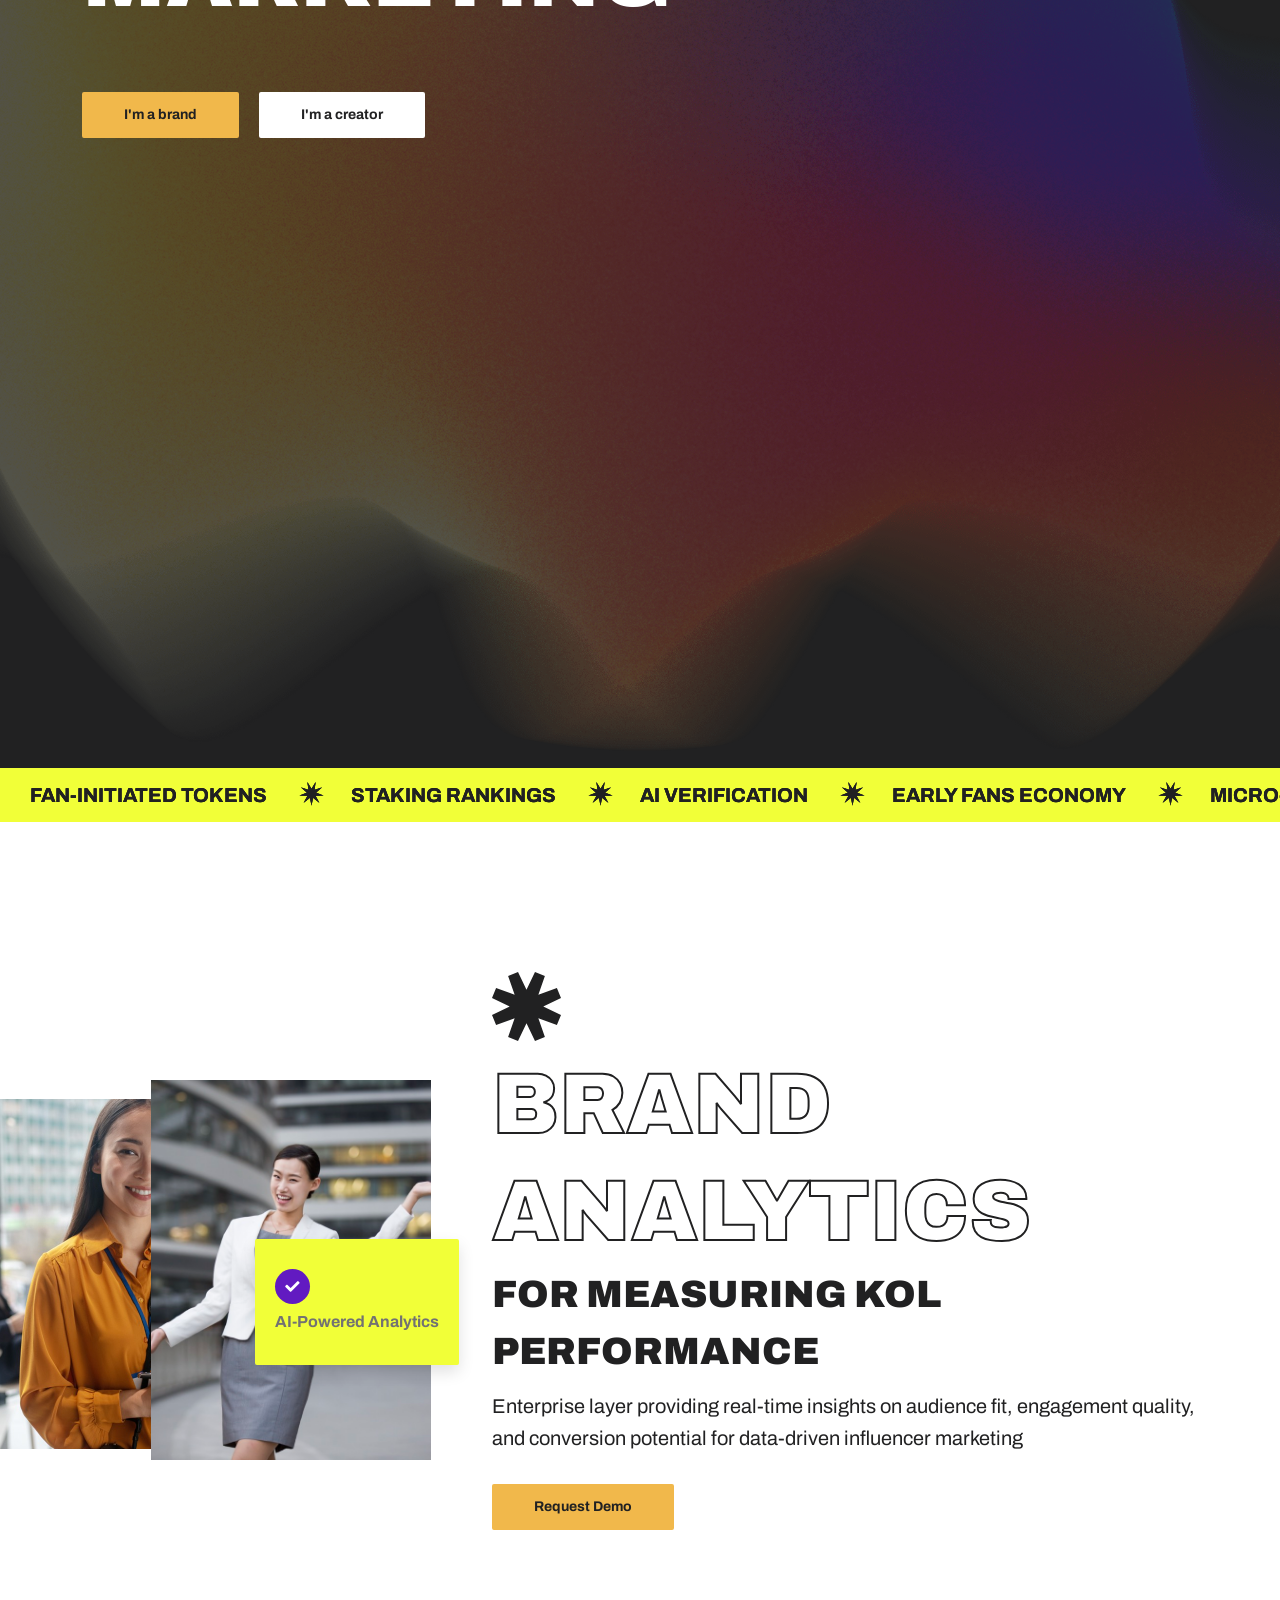
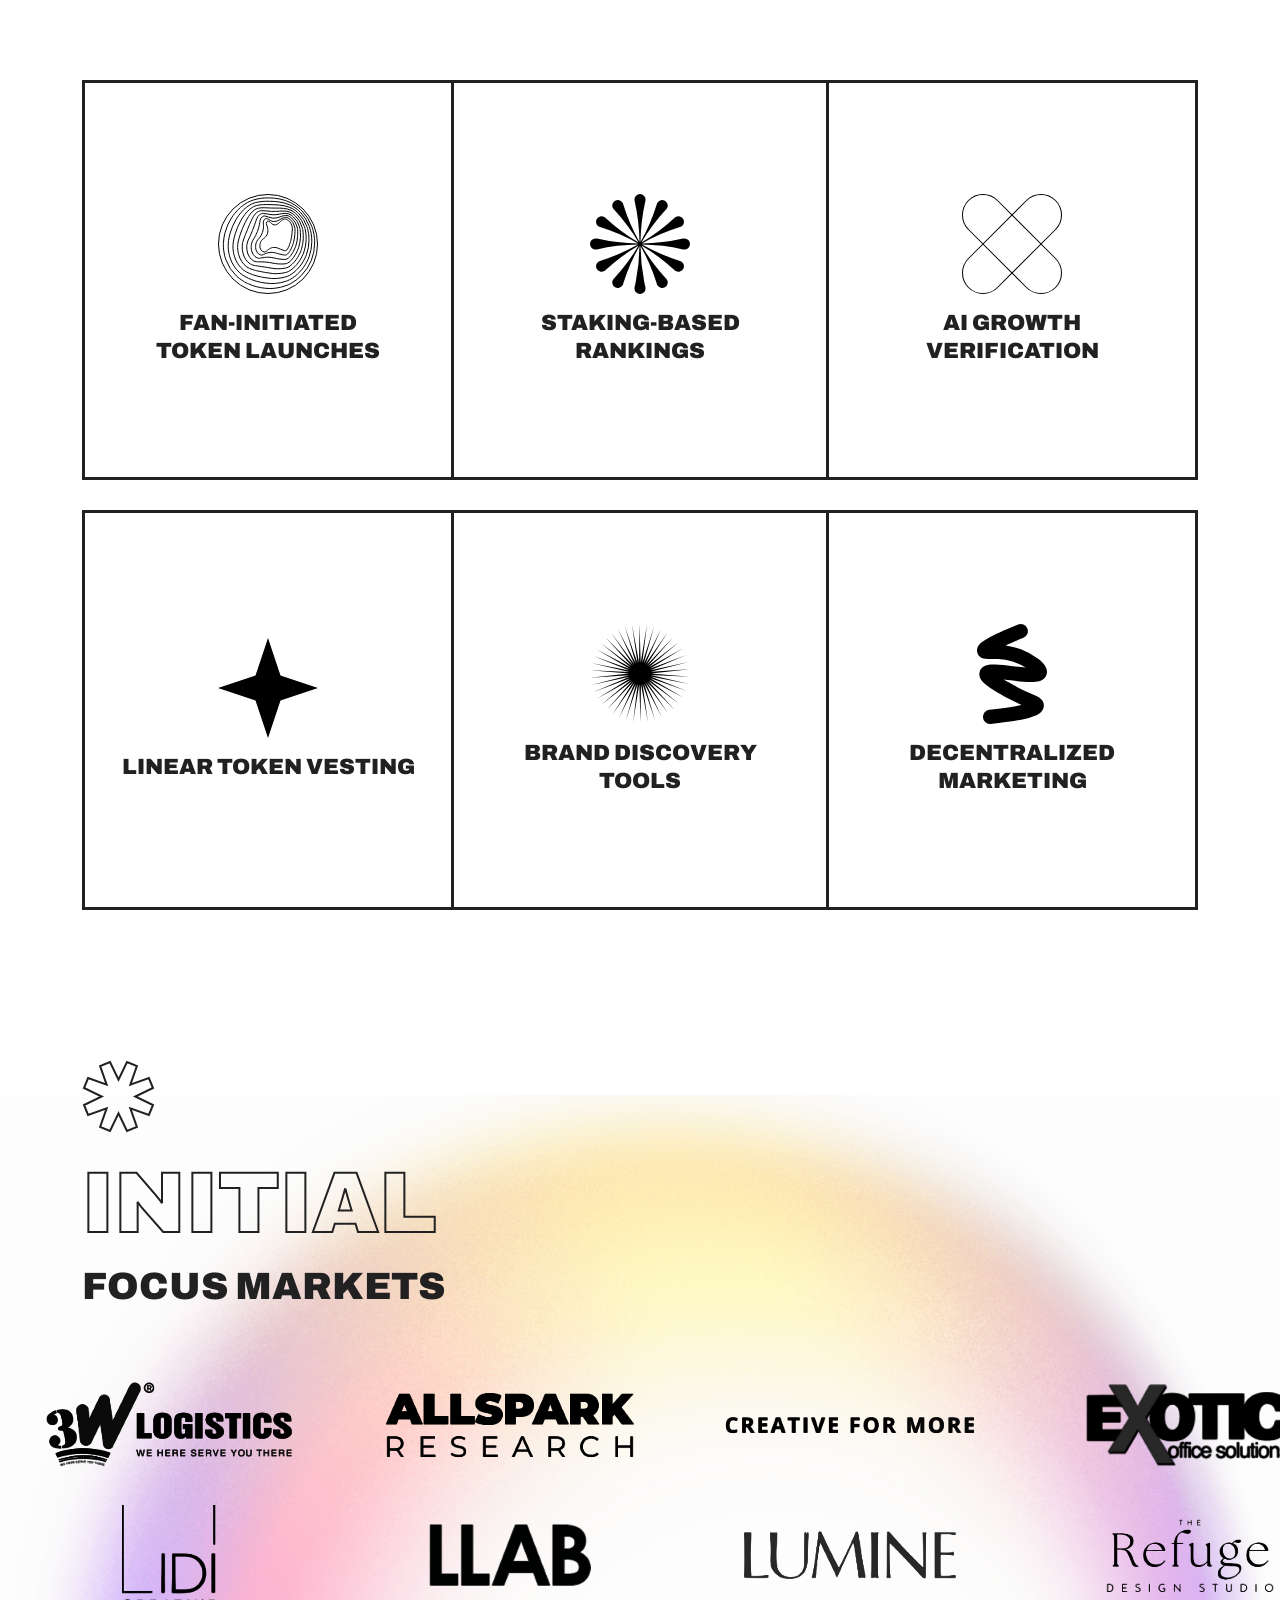
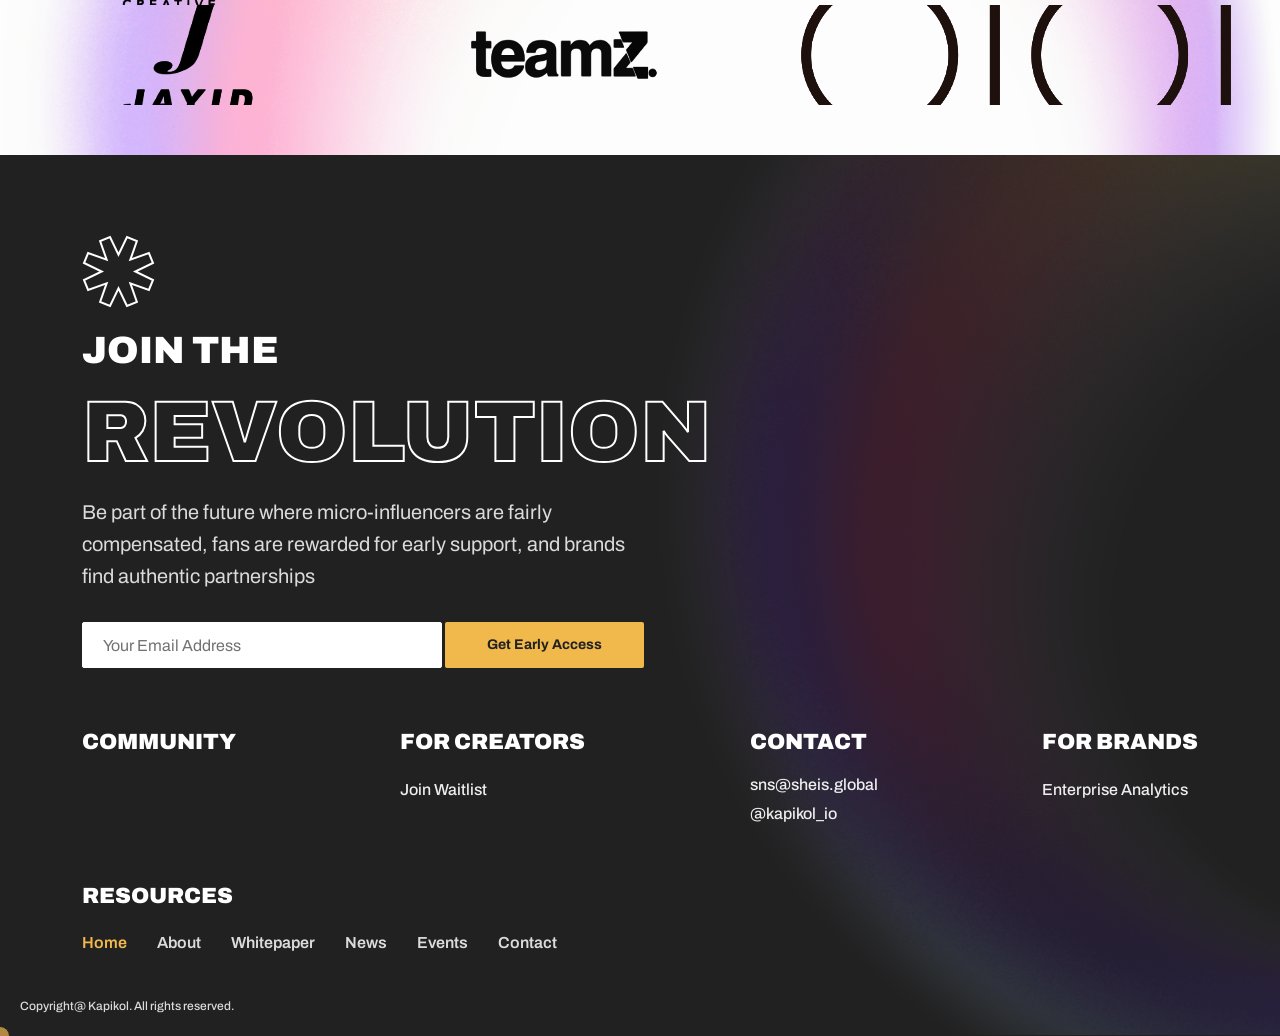
==== commit bb9f3706: "updated events" ====
--- a/index.html
+++ b/index.html
@@ -6,7 +6,7 @@
         <meta http-equiv="X-UA-Compatible" content="ie=edge" />
         <meta name="description" content="Kapikol - Early Capitalization of Micro-Influence. SocialFi platform for micro-influencers with fan-initiated token launches, staking-based rankings, and AI-powered growth verification." />
         <meta name="robots" content="index, follow" />
-        <link rel="canonical" href="https://kapikol.io/" />
+        <link rel="canonical" href="https://kapikol.net/" />
         <title>Kapikol - Early Capitalization of Micro-Influence</title>
         <link rel="preload" href="svg/logo--black.svg" as="image" />
         <link rel="preload" href="img/creator_3.jpg" as="image" />
@@ -69,7 +69,7 @@
                     </ul>
                 </nav>
                 <div class="header_user">
-                    <a class="header_user-btn btn btn--outline" href="contacts.html">Launch Token <i class="icon icon-arrow-right"></i> </a>
+                    <a class="header_user-btn btn btn--outline" href="contacts.html">Join Waitlist <i class="icon icon-arrow-right"></i> </a>
                     <a class="header_user-account" href="#">
                         <i class="icon-user"></i>
                     </a>
@@ -307,7 +307,7 @@
                             </span>
                             ,
                         </span>
-                        while Web3 primitives accelerate monetization
+                        while Web3 primitives accelerate fans economy
                     </h2>
                 </div>
             </section>
@@ -374,7 +374,7 @@
                         <span class="ticker-item">Fan-Initiated Tokens</span>
                         <span class="ticker-item">Staking Rankings</span>
                         <span class="ticker-item">AI Verification</span>
-                        <span class="ticker-item">Early Monetization</span>
+                        <span class="ticker-item">Early Fans Economy</span>
                         <span class="ticker-item">Micro-Influencers</span>
                         <span class="ticker-item">Web3 SocialFi</span>
                         <span class="ticker-item">Creator Economy</span>
@@ -772,14 +772,14 @@
                     <div class="footer_main-block">
                         <h4 class="footer_main-block_title">Contact</h4>
                         <div class="footer_main-block_content d-flex flex-column">
-                            <a class="link link--underline" href="mailto:hello@kapikol.io">hello@kapikol.io</a>
+                            <a class="link link--underline" href="mailto:sns@sheis.global">sns@sheis.global</a>
                             <a class="link link--underline" href="#">@kapikol_io</a>
                         </div>
                     </div>
                     <div class="footer_main-block">
                         <h4 class="footer_main-block_title">For Creators</h4>
                         <div class="footer_main-block_content">
-                            <a class="link link--underline" href="#">Launch Your Token</a>
+                            <a class="link link--underline" href="#">Join Waitlist</a>
                         </div>
                     </div>
                     <div class="footer_main-block">
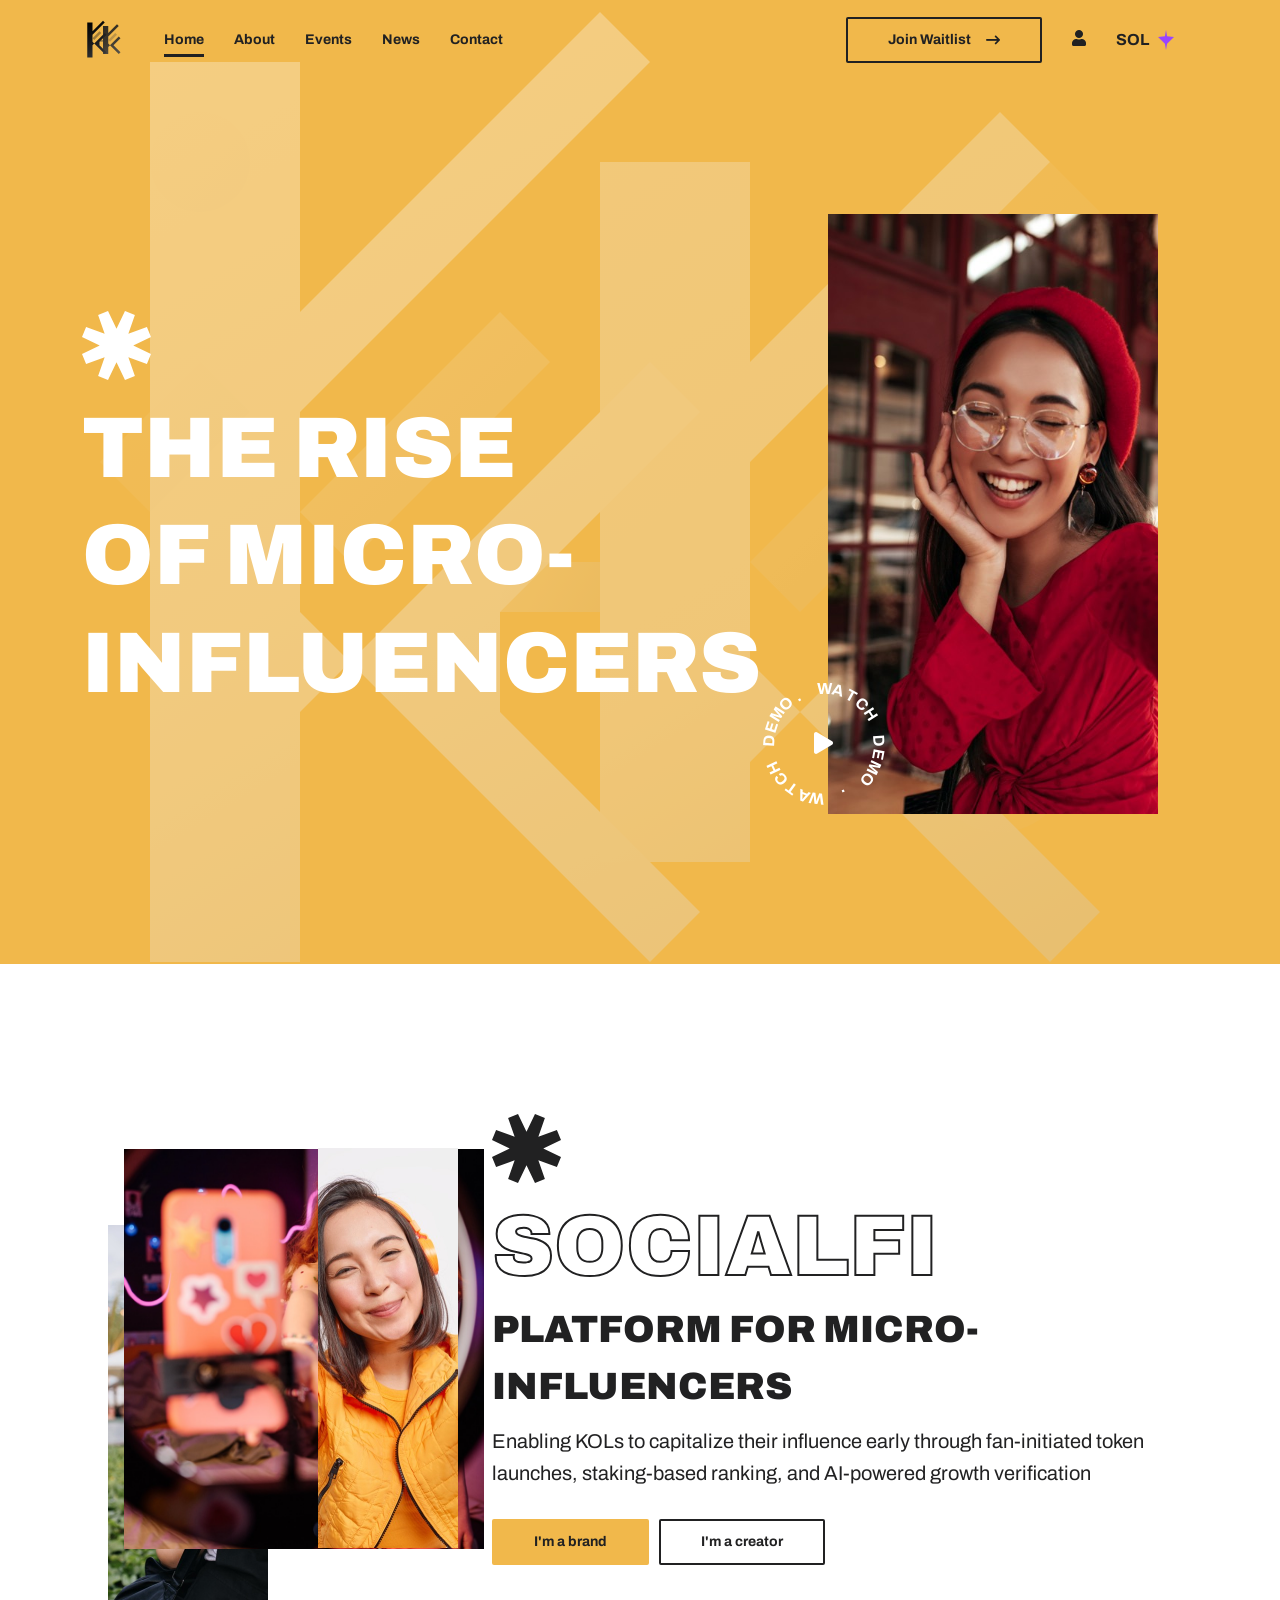
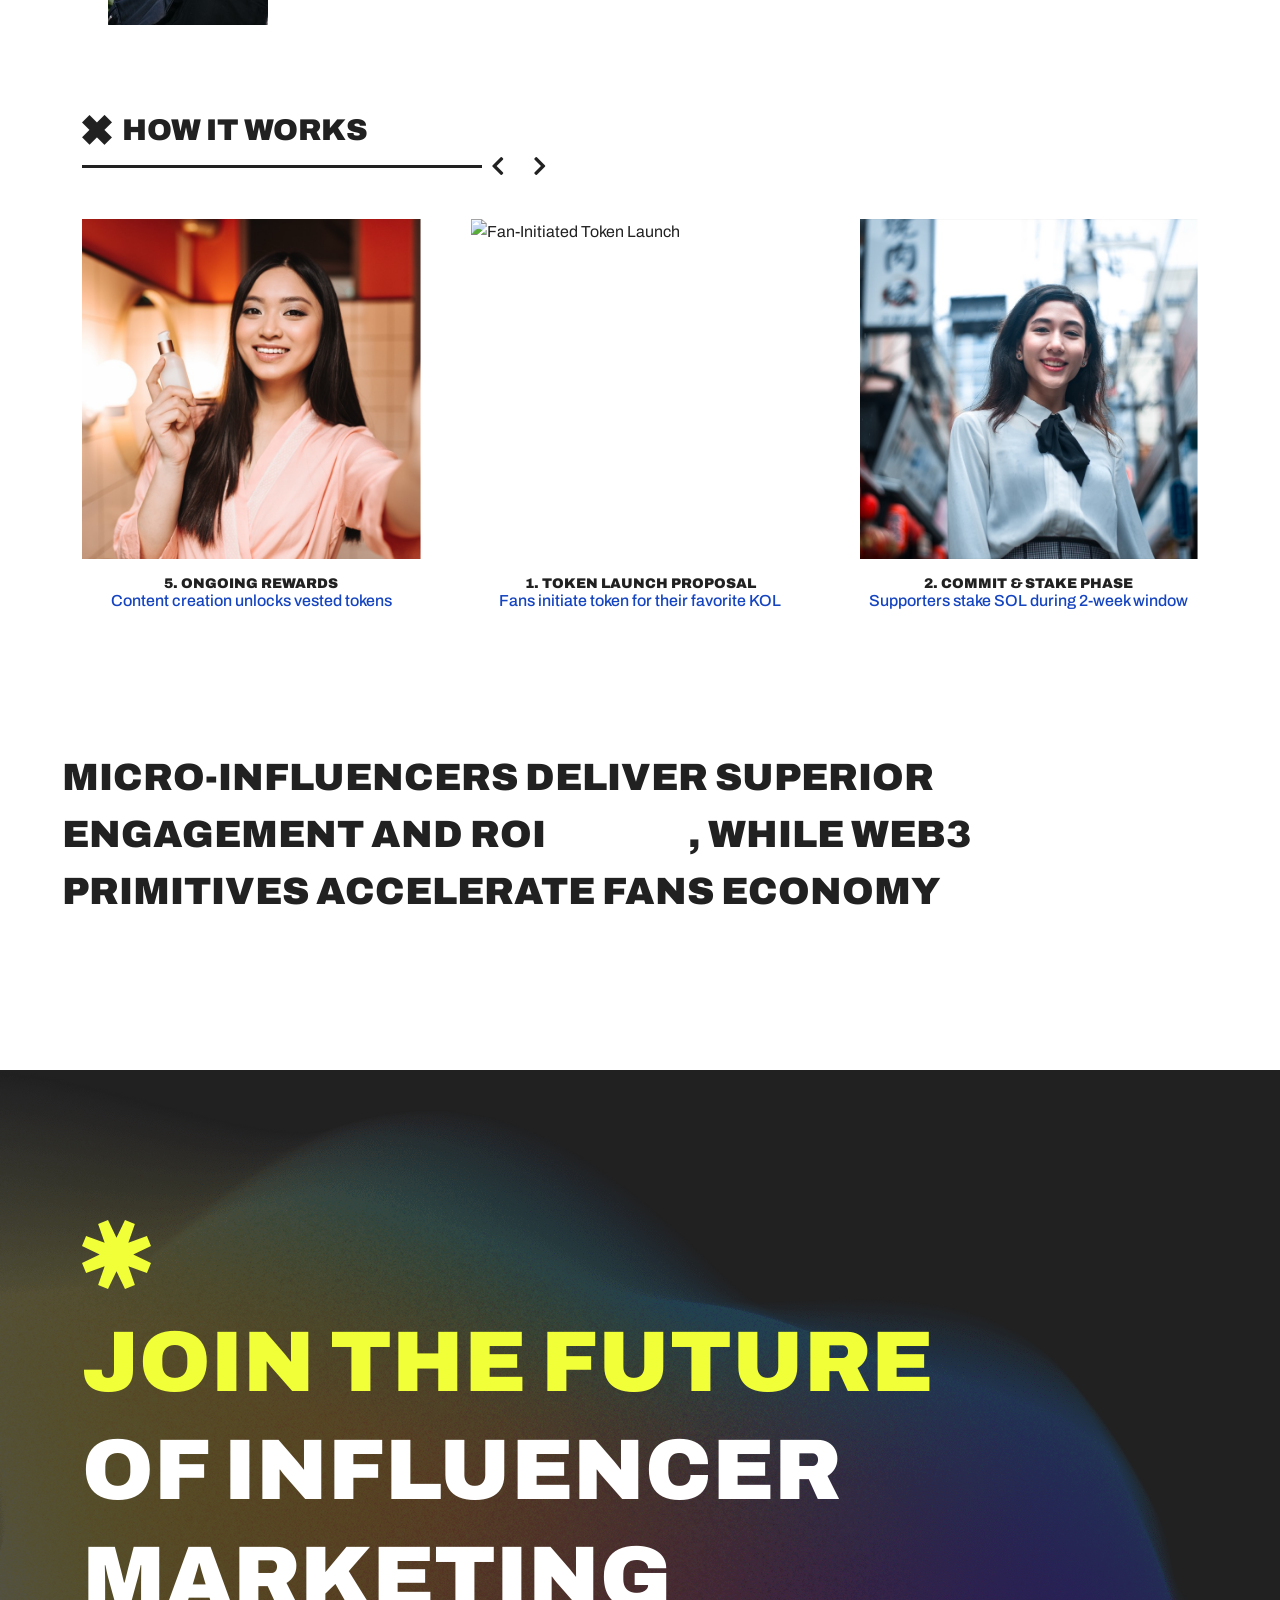
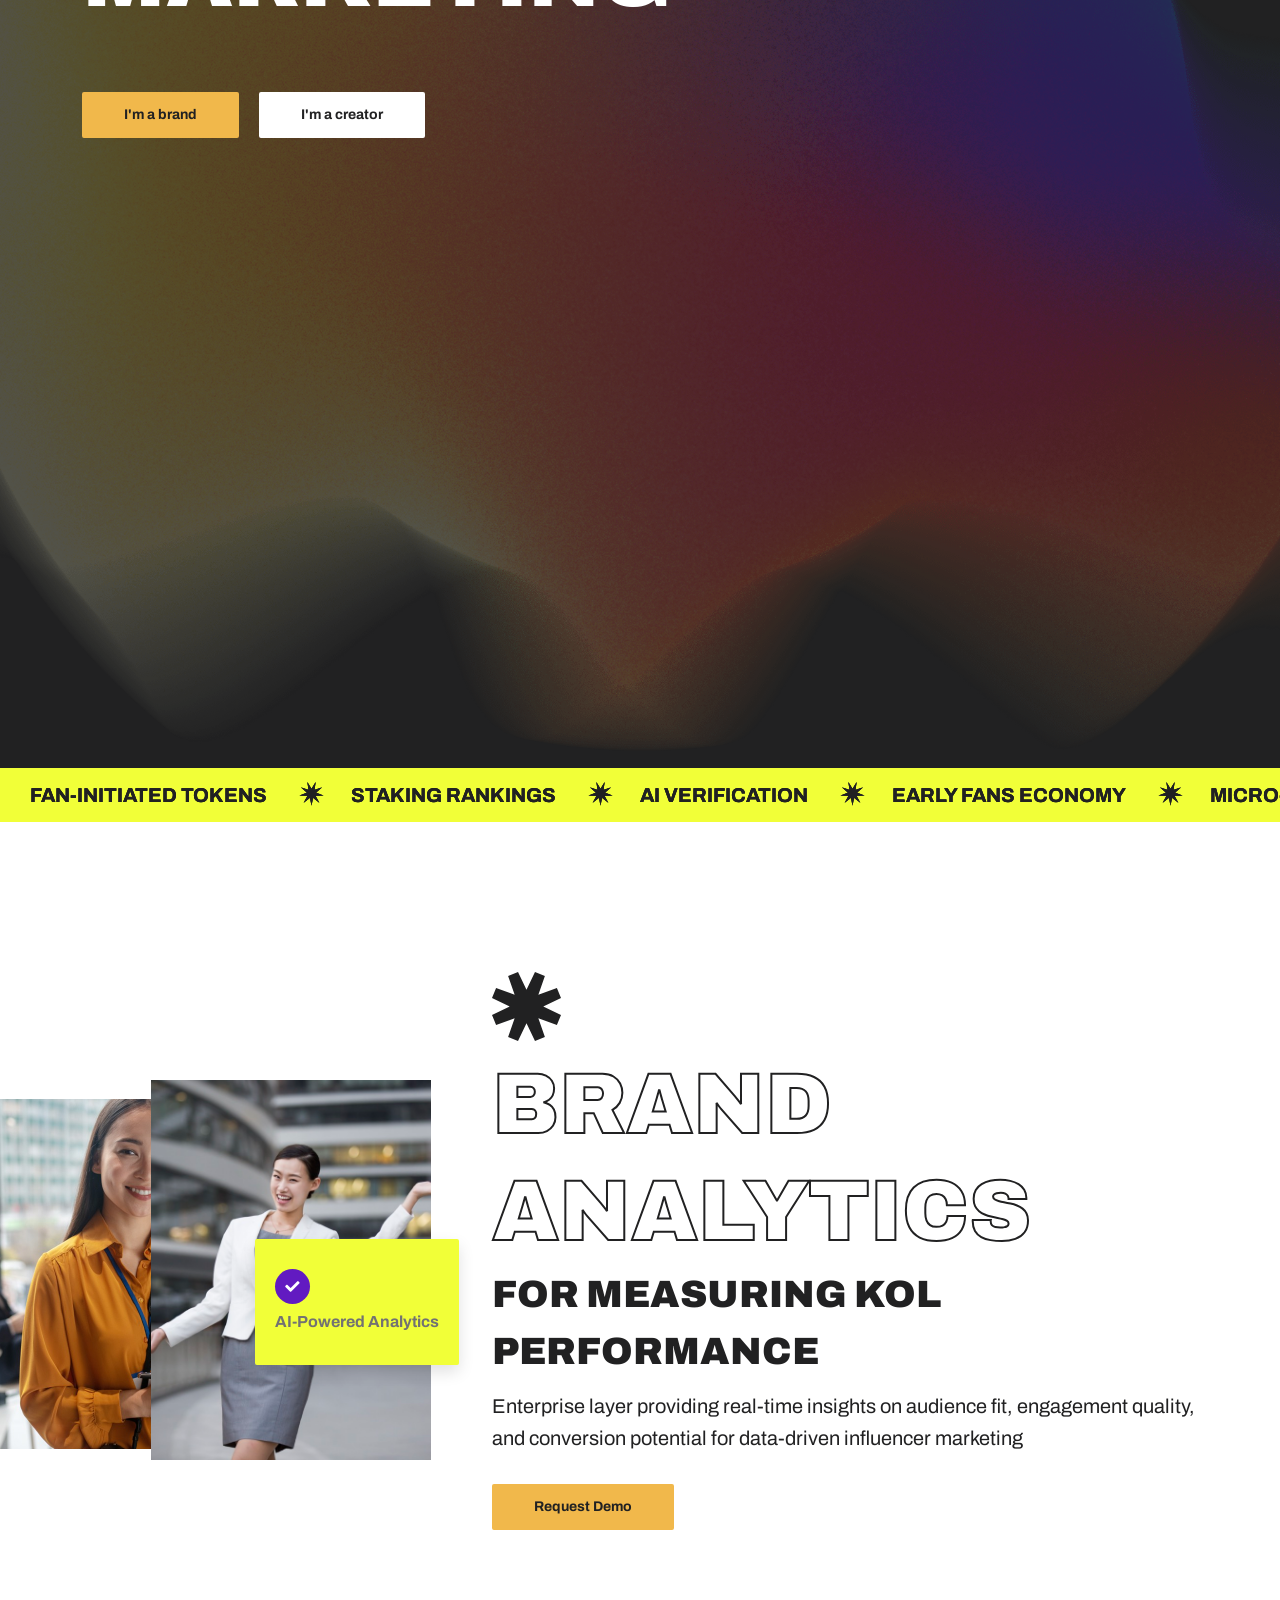
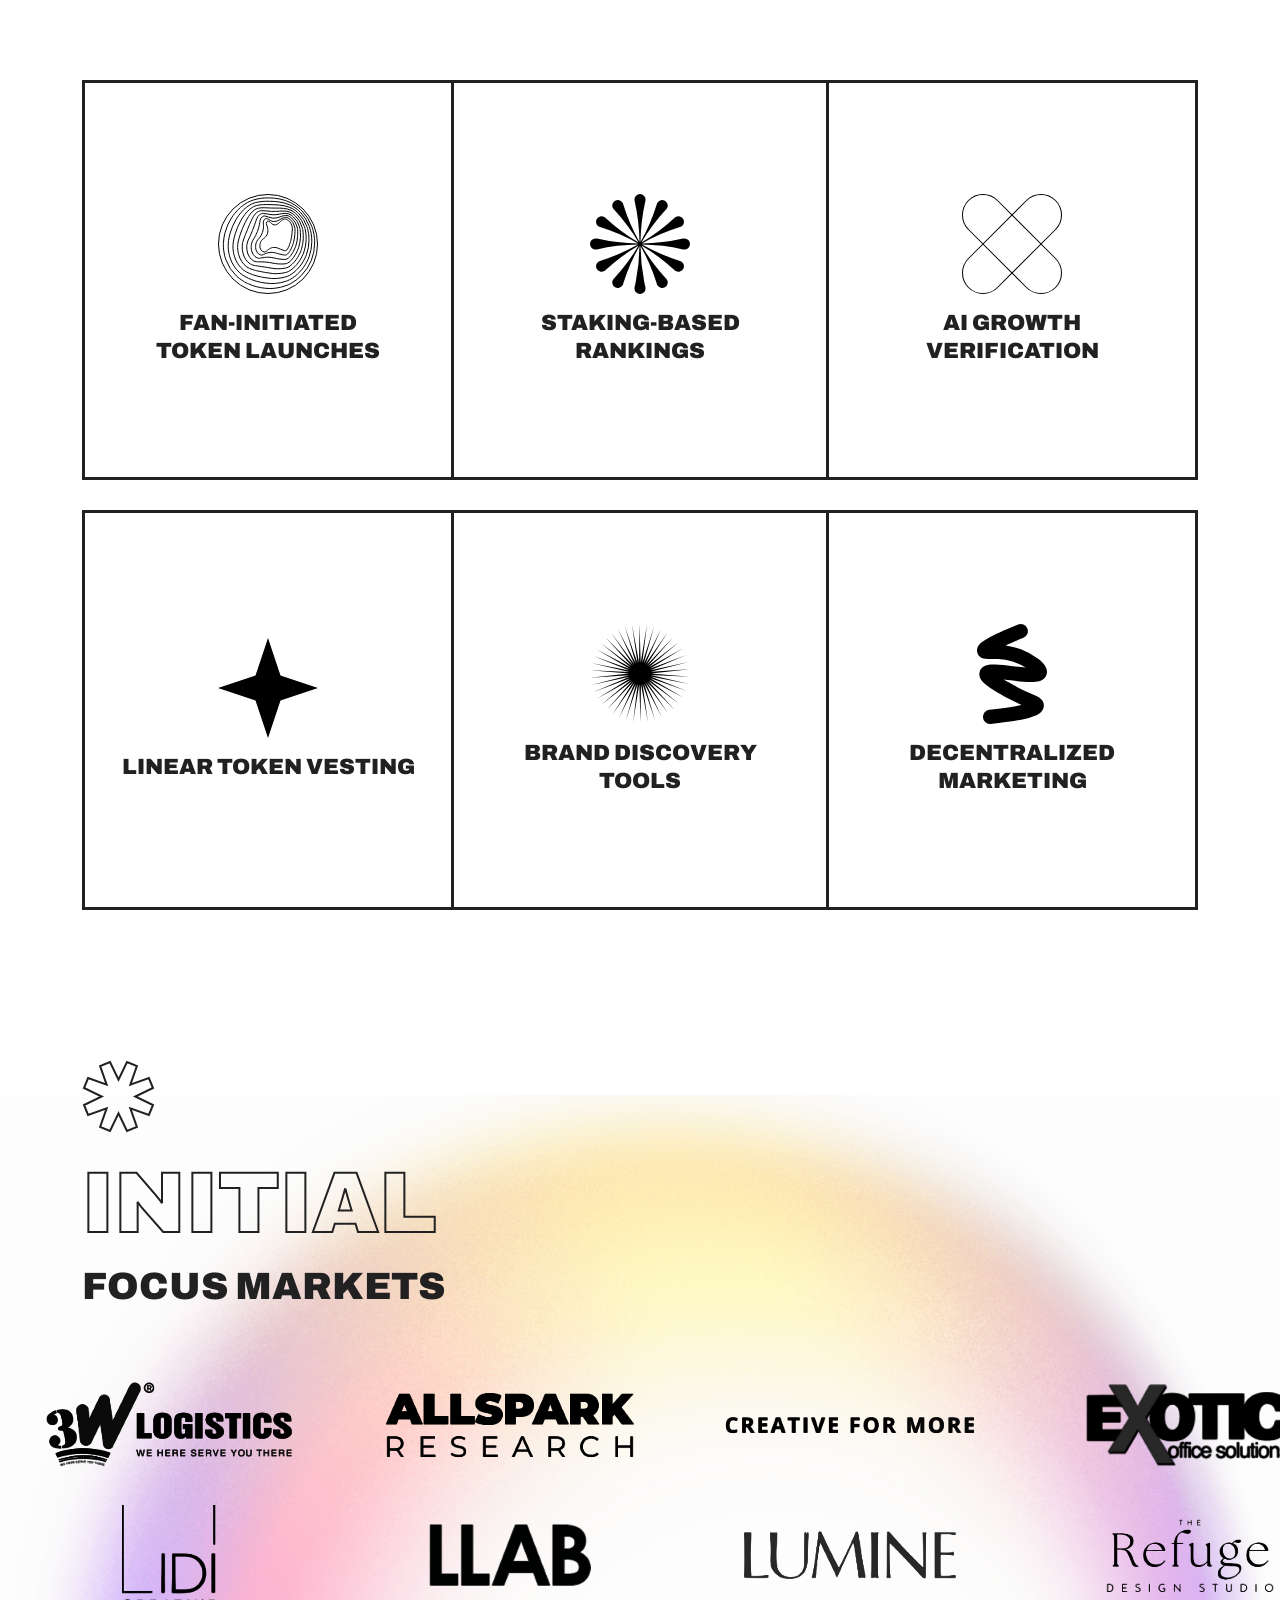
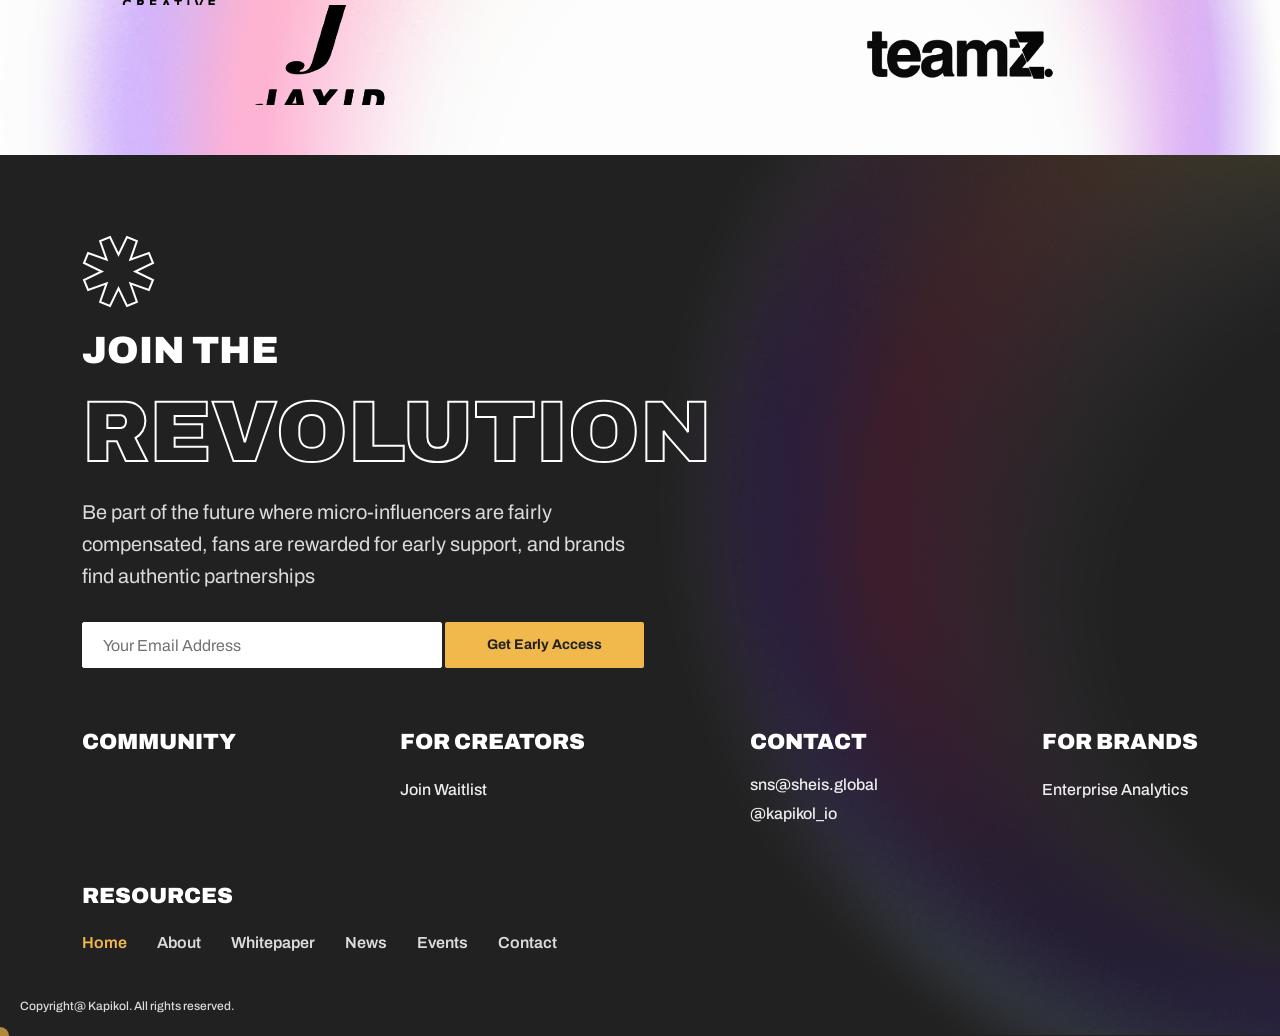
==== commit 3046b3f5: "Update index.html" ====
--- a/index.html
+++ b/index.html
@@ -704,7 +704,6 @@
                     <div class="brands_list-row">
                         <img class="brands_list-row_item" src="img/logos/18.png" alt="Brand Partner" />
                         <img class="brands_list-row_item" src="img/logos/22.png" alt="Brand Partner" />
-                        <img class="brands_list-row_item" src="img/logos/oioi.png" alt="Brand Partner" />
                     </div>
                 </div>
             </section>
